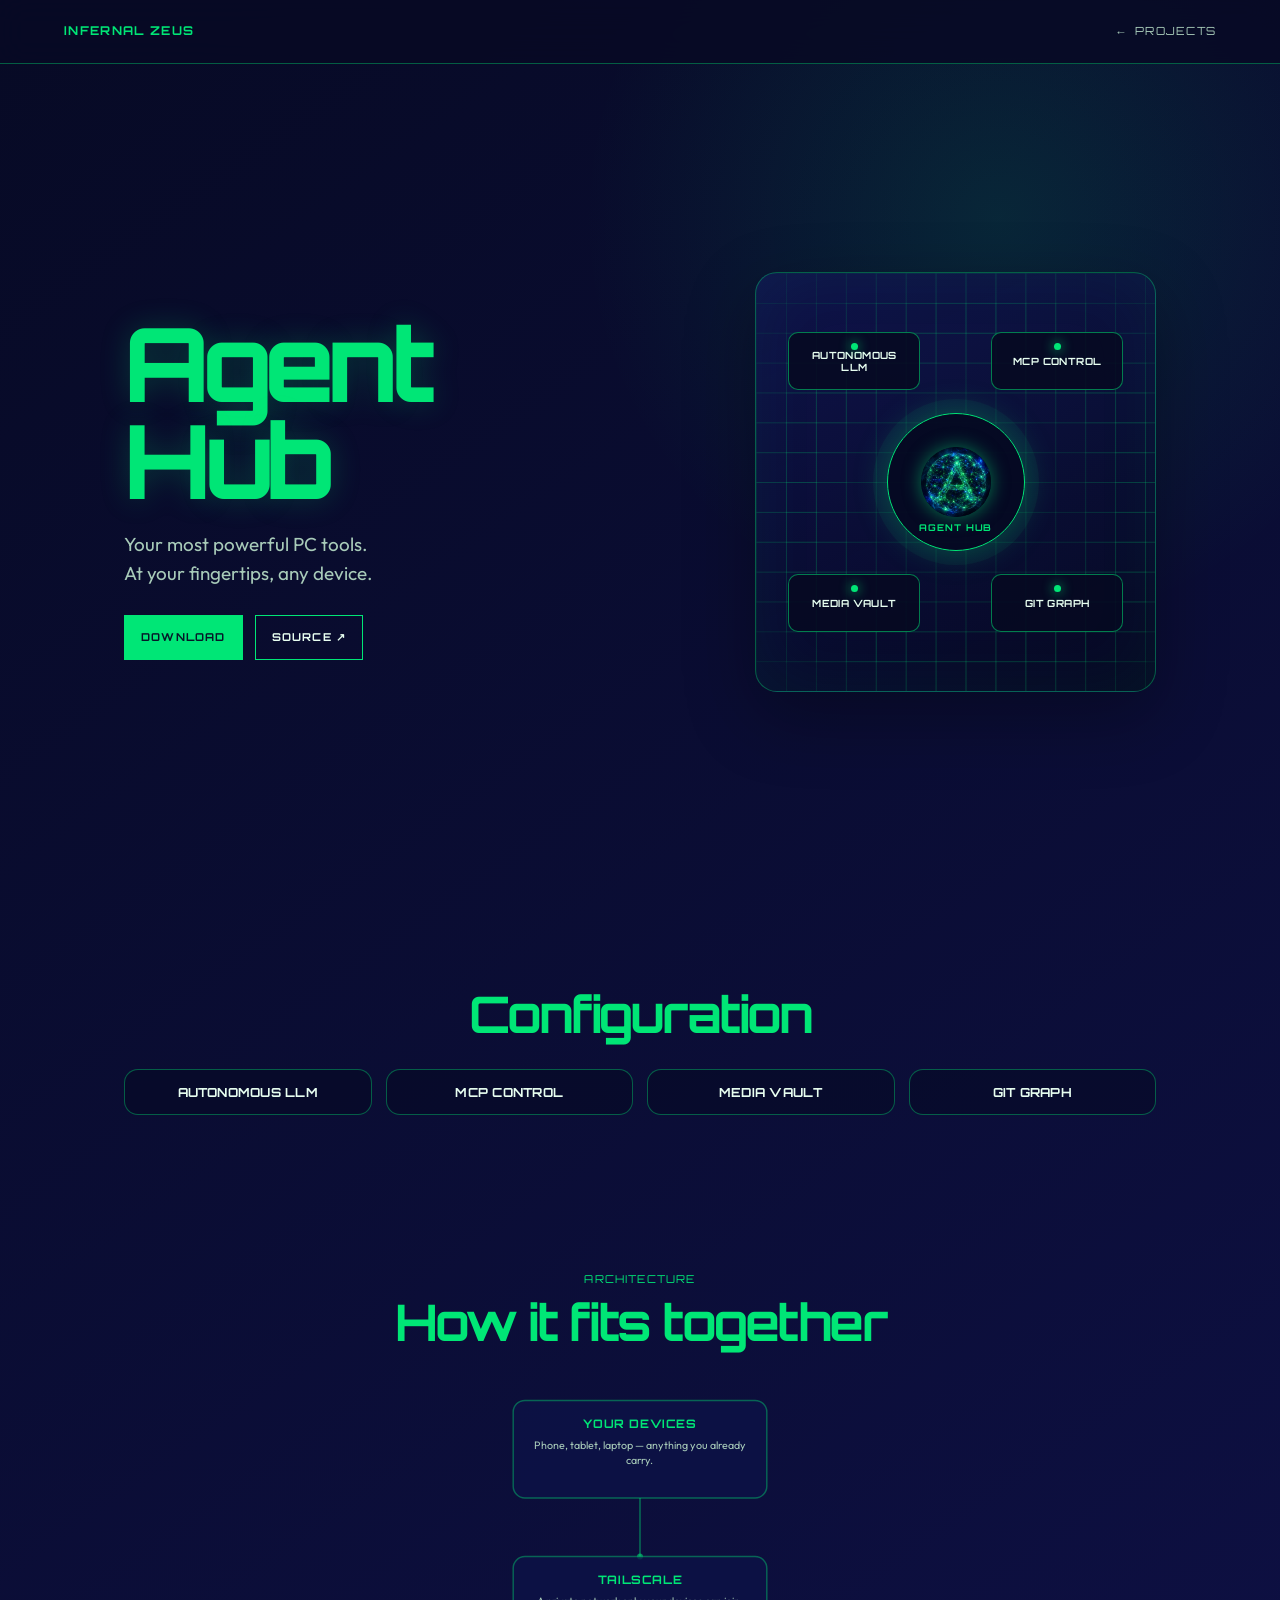
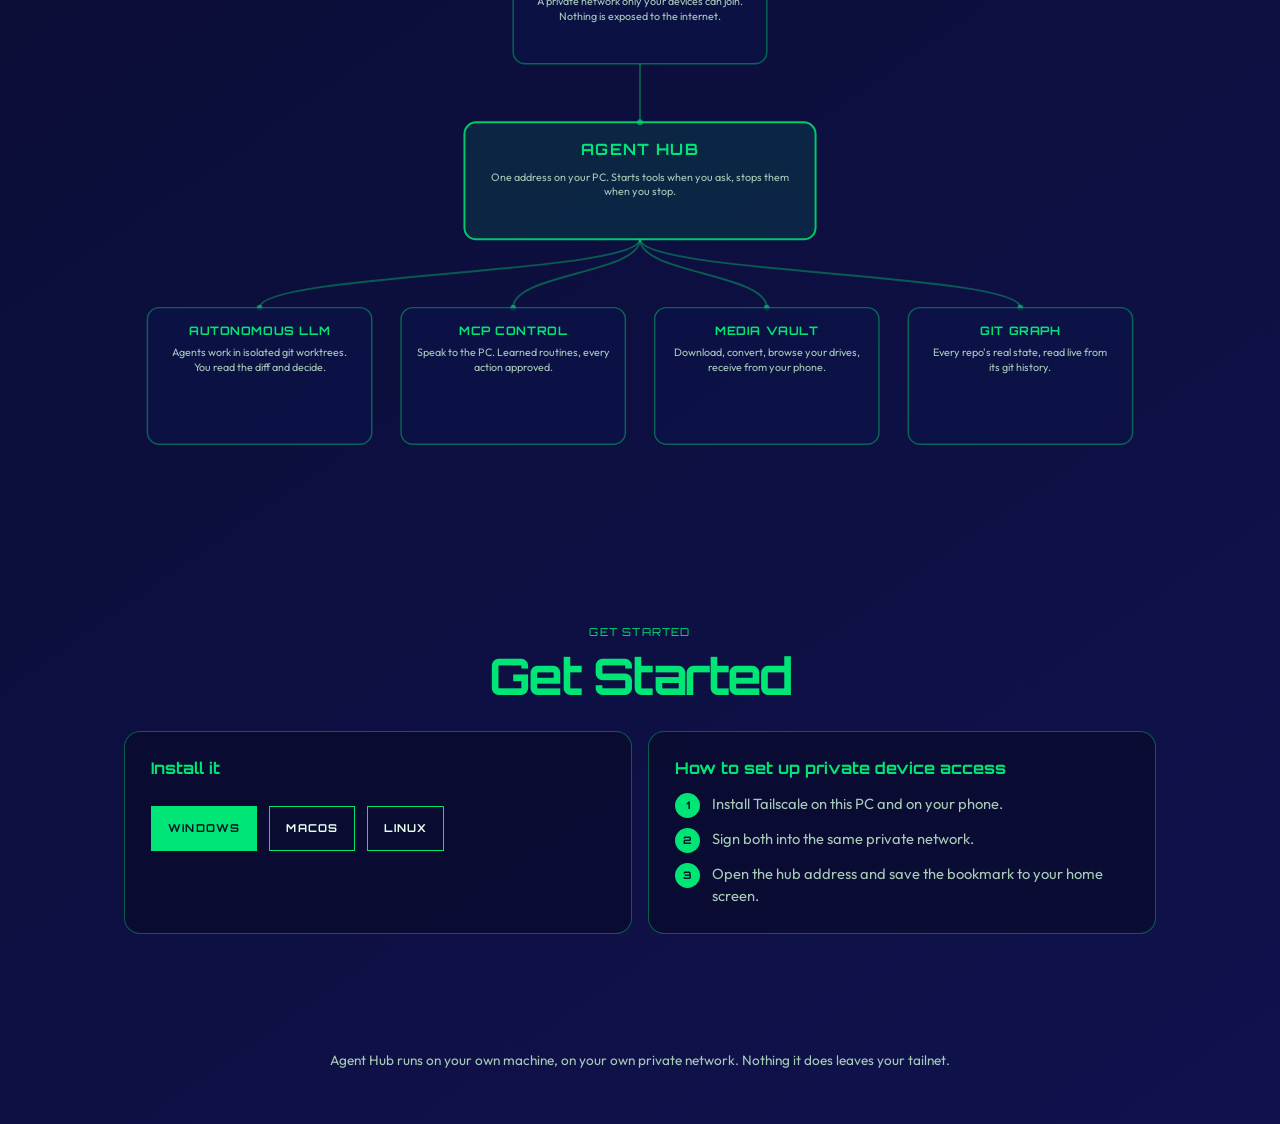
==== Agent-Hub/index.html @ 8c693ae3 "v0.2.9.7" ====
<!doctype html>
<html lang="en">
<head>
  <meta charset="utf-8">
  <meta name="viewport" content="width=device-width, initial-scale=1">
  <meta name="description" content="Agent Hub brings your tools, LLM missions and projects together on one private Tailscale address.">
  <title>Agent Hub — InfernalZeus</title>
  <link rel="icon" href="../assets/agent-hub/favicon.png" type="image/png">
  <link rel="preconnect" href="https://fonts.googleapis.com"><link rel="preconnect" href="https://fonts.gstatic.com" crossorigin>
  <link href="https://fonts.googleapis.com/css2?family=Orbitron:wght@500;600;700;800&family=Outfit:wght@400;500;600;700&display=swap" rel="stylesheet">
  <style>
    :root{--bg:#070a25;--surface:#0d1247;--ink:#e8fff1;--muted:#a8cbb9;--green:#00e676;--line:rgba(0,230,118,.38)}*{box-sizing:border-box}html{scroll-behavior:smooth}body{margin:0;background:radial-gradient(circle at 78% 8%,rgba(0,230,118,.12),transparent 26rem),linear-gradient(145deg,#070a25,#10124e);color:var(--ink);font-family:Outfit,system-ui,sans-serif;line-height:1.5}a{color:inherit;text-decoration:none}.nav{height:64px;display:flex;align-items:center;justify-content:space-between;padding:0 clamp(20px,5vw,76px);border-bottom:1px solid var(--line);background:rgba(7,10,37,.86);backdrop-filter:blur(15px);position:sticky;top:0;z-index:2}.brand,.back,.eyebrow,.button{font-family:Orbitron,sans-serif;letter-spacing:.11em;text-transform:uppercase}.brand{font-size:.76rem;font-weight:700;color:var(--green)}.back{font-size:.7rem;color:var(--muted)}.back:hover{color:var(--green)}main{overflow:hidden}.hero{max-width:1160px;margin:auto;min-height:calc(100vh - 64px);padding:clamp(54px,9vw,112px) clamp(20px,5vw,76px);display:grid;grid-template-columns:1.15fr .85fr;gap:clamp(34px,7vw,96px);align-items:center}.eyebrow{font-size:.68rem;color:var(--green)}h1{font:800 clamp(3rem,8vw,6.4rem)/.94 Orbitron,sans-serif;letter-spacing:-.07em;color:var(--green);margin:.7rem 0 1.4rem;text-shadow:0 0 30px rgba(0,230,118,.22)}.lead{max-width:590px;margin:0;color:var(--muted);font-size:clamp(1rem,1.7vw,1.18rem)}.actions{display:flex;flex-wrap:wrap;gap:12px;margin-top:28px}.button{display:inline-flex;align-items:center;justify-content:center;min-height:45px;padding:0 16px;border:1px solid var(--green);font-size:.68rem;font-weight:700;transition:.2s}.button.primary{background:var(--green);color:#061728}.button:hover{transform:translateY(-2px);box-shadow:0 0 24px rgba(0,230,118,.24)}.hub-panel{position:relative;min-height:420px;border:1px solid var(--line);border-radius:22px;background:linear-gradient(155deg,rgba(16,18,78,.88),rgba(5,8,30,.78));box-shadow:inset 0 0 70px rgba(0,230,118,.06),0 24px 70px rgba(0,0,0,.3);overflow:hidden}.hub-panel:before{content:"";position:absolute;inset:0;background:linear-gradient(rgba(0,230,118,.075) 1px,transparent 1px),linear-gradient(90deg,rgba(0,230,118,.075) 1px,transparent 1px);background-size:30px 30px;mask-image:linear-gradient(to bottom,black,rgba(0,0,0,.45));animation:gridPulse 3.2s ease-in-out infinite}.hub-panel:after{content:"";position:absolute;left:50%;top:50%;width:40px;height:40px;transform:translate(-50%,-50%);border-radius:50%;background:radial-gradient(circle,rgba(0,230,118,.46),rgba(0,230,118,0) 70%);animation:sourceGlow 3.2s ease-out infinite;pointer-events:none}.hub-panel.grid-hit:before{animation:clickGrid .7s ease-out}.hub-panel.grid-hit:after{animation:clickGlow .7s ease-out}.hub-core{position:absolute;left:50%;top:50%;z-index:2;width:138px;height:138px;transform:translate(-50%,-50%);display:grid;place-items:center;border:1px solid var(--green);border-radius:50%;background:rgba(6,10,34,.94);box-shadow:0 0 0 14px rgba(0,230,118,.055),0 0 34px rgba(0,230,118,.28);cursor:pointer;transition:transform .18s,box-shadow .18s}.hub-core:hover{transform:translate(-50%,-50%) scale(1.04);box-shadow:0 0 0 18px rgba(0,230,118,.08),0 0 42px rgba(0,230,118,.44)}.hub-core:active{transform:translate(-50%,-50%) scale(.96)}.hub-icon{position:relative;width:70px;height:70px;border-radius:50%;object-fit:cover;box-shadow:0 0 18px rgba(0,230,118,.5)}.hub-core span{position:absolute;bottom:17px;font:700 .58rem Orbitron,sans-serif;letter-spacing:.1em;color:var(--green)}.node{position:absolute;z-index:1;width:132px;min-height:58px;display:grid;place-items:center;padding:10px 9px;border:1px solid rgba(0,230,118,.52);border-radius:10px;background:rgba(6,10,34,.88);text-align:center;font:700 .62rem Orbitron,sans-serif;letter-spacing:.04em}.node:before{content:"";position:absolute;top:10px;width:7px;height:7px;border-radius:50%;background:var(--green);box-shadow:0 0 12px var(--green);animation:blink 1.7s ease-in-out infinite}.node.missions{top:14%;left:8%}.node.pc{top:14%;right:8%}.node.media{bottom:14%;left:8%}.node.graph{bottom:14%;right:8%}@keyframes blink{50%{opacity:.28;box-shadow:0 0 3px var(--green)}}@keyframes gridPulse{0%,100%{opacity:.38;background-size:30px 30px}50%{opacity:.86;background-size:34px 34px}}@keyframes sourceGlow{0%{transform:translate(-50%,-50%) scale(.5);opacity:.8}100%{transform:translate(-50%,-50%) scale(8);opacity:0}}@keyframes clickGrid{0%{opacity:1;background-size:30px 30px}100%{opacity:.25;background-size:44px 44px}}@keyframes clickGlow{0%{transform:translate(-50%,-50%) scale(.5);opacity:1}100%{transform:translate(-50%,-50%) scale(13);opacity:0}}section{max-width:1160px;margin:auto;padding:78px clamp(20px,5vw,76px)}.section-head{max-width:680px;margin-bottom:28px}.section-head h2{margin:.6rem 0;font:700 clamp(1.8rem,4vw,3.15rem)/1.05 Orbitron,sans-serif;letter-spacing:-.05em;color:var(--green)}.section-head p{margin:0;color:var(--muted)}.cards{display:grid;grid-template-columns:repeat(4,1fr);gap:14px}.card{min-height:136px;padding:22px;border:1px solid var(--line);border-radius:14px;background:rgba(7,10,37,.56);cursor:pointer;transition:transform .18s,border-color .18s}.card:hover,.card.open{border-color:var(--green);transform:translateY(-3px)}.num{font:700 .8rem Orbitron,sans-serif;color:var(--green)}.card h3{margin:14px 0 0;font:700 .78rem Orbitron,sans-serif;letter-spacing:.02em;white-space:nowrap;text-align:center}.card p{margin:0;color:var(--muted);font-size:.87rem;text-align:center}.how{display:grid;grid-template-columns:1fr 1fr;gap:16px}.how-box{padding:26px;border:1px solid var(--line);border-radius:16px;background:rgba(7,10,37,.58)}.how-box h3{margin:0 0 13px;font:700 1rem Orbitron,sans-serif;color:var(--green)}.how-box p{margin:0;color:var(--muted)}.note{margin-top:14px!important;font-size:.8rem;opacity:.75}.steps{display:grid;gap:10px;margin-top:15px}.step{display:grid;grid-template-columns:27px 1fr;gap:10px;align-items:start;color:var(--muted);font-size:.92rem}.step b{width:25px;height:25px;display:grid;place-items:center;border-radius:50%;background:var(--green);color:#071828;font:800 .65rem Orbitron,sans-serif}.footer{padding:38px 20px 54px;text-align:center;color:var(--muted);font-size:.85rem}@media(max-width:760px){.hero{grid-template-columns:1fr;padding-top:54px}.hub-panel{min-height:370px}.cards,.how{grid-template-columns:1fr}.node{width:108px;font-size:.52rem}.node.missions{left:4%}.node.pc{right:4%}.node.media{left:4%}.node.graph{right:4%}.hub-core{width:120px;height:120px}.hub-icon{width:62px;height:62px}}@media(prefers-reduced-motion:reduce){*{animation:none!important;scroll-behavior:auto!important}}
  </style>
<style>#hub-grid{position:absolute;inset:0;width:100%;height:100%;pointer-events:none}.hub-panel:before,.hub-panel:after{display:none}.hub-core:hover,.hub-core:active{transform:translate(-50%,-50%)!important}</style><style>.control-head{text-align:center;margin-left:auto;margin-right:auto}.card{cursor:default}#hub-grid{transition:opacity .16s linear}#config .section-head,#architecture .section-head,#download .section-head{text-align:center;margin-left:auto;margin-right:auto}.card{min-height:0;padding:14px 12px}.card h3{margin:0;white-space:normal;overflow-wrap:anywhere}.card p{font-size:.82rem;line-height:1.45;overflow-wrap:anywhere}.card>p{display:grid;grid-template-rows:0fr;overflow:hidden;transition:grid-template-rows .24s ease,margin .24s ease}.card>p>span{min-height:0;overflow:hidden}.card.open>p,.card:hover>p,.card:focus-within>p{grid-template-rows:1fr;margin-top:10px}.card{overflow:hidden}.arch{max-width:1060px;margin:0 auto}.arch-svg{width:100%;height:auto;display:block}.back{display:inline-flex;align-items:center;gap:7px;line-height:1}.back-arrow{display:inline-block;font-size:1.05em;line-height:1;transform:translateY(-.5px)}</style></head>
<body>
  <nav class="nav"><a class="brand" href="../">Infernal Zeus</a><a class="back" href="../#projects"><span class="back-arrow">←</span>Projects</a></nav>
  <main>
    <header class="hero">
      <div><h1>Agent<br>Hub</h1><p class="lead">Your most powerful PC tools.<br>At your fingertips, any device.</p><div class="actions"><a class="button primary" href="#download">Download</a><a class="button" href="https://github.com/infernalzeus/Agent-Hub" target="_blank" rel="noopener">Source ↗</a></div></div>
      <div class="hub-panel" aria-label="Interactive Agent Hub system preview"><canvas id="hub-grid" aria-hidden="true"></canvas><div class="node missions">AUTONOMOUS LLM</div><div class="node pc">MCP CONTROL</div><div class="node media">MEDIA VAULT</div><div class="node graph">GIT GRAPH</div><button class="hub-core" type="button" aria-label="Pulse the Agent Hub grid"><img class="hub-icon" src="../assets/agent-hub/agent-hub-mark.png" width="70" height="70" alt="Agent Hub icon"><span>AGENT HUB</span></button></div>
    </header>
    <section id="config"><div class="section-head control-head"><h2>Configuration</h2></div><div class="cards"><article class="card" tabindex="0"><h3>AUTONOMOUS LLM</h3><p><span>Agentic pipeline · Missions · Dispatch · Git worktrees · Review and apply</span></p></article><article class="card" tabindex="0"><h3>MCP CONTROL</h3><p><span>Voice commands · Learned routines · App launch · Approved actions</span></p></article><article class="card" tabindex="0"><h3>MEDIA VAULT</h3><p><span>yt-dlp · ffmpeg · Drive browser · Phone inbox</span></p></article><article class="card" tabindex="0"><h3>GIT GRAPH</h3><p><span>Repo status · Auto-discovery · Live from git · Project map</span></p></article></div></section>
    <section id="architecture"><div class="section-head control-head"><div class="eyebrow">Architecture</div><h2>How it fits together</h2></div><div class="arch"><svg class="arch-svg" viewBox="0 0 1058 708" xmlns="http://www.w3.org/2000/svg" role="img" aria-label="How Agent Hub fits together: your devices reach it over Tailscale, and it fronts four groups of tools.">
<path d="M529,124 C529,154 529,154 529,184" fill="none" stroke="#00e676" stroke-opacity=".35" stroke-width="2"/>
<circle cx="529" cy="184" r="3" fill="#00e676" fill-opacity=".55"/>
<path d="M529,294 C529,324 529,324 529,354" fill="none" stroke="#00e676" stroke-opacity=".35" stroke-width="2"/>
<circle cx="529" cy="354" r="3" fill="#00e676" fill-opacity=".55"/>
<path d="M529,474 C529,509 139,509 139,544" fill="none" stroke="#00e676" stroke-opacity=".35" stroke-width="2"/>
<circle cx="139" cy="544" r="3" fill="#00e676" fill-opacity=".55"/>
<path d="M529,474 C529,509 399,509 399,544" fill="none" stroke="#00e676" stroke-opacity=".35" stroke-width="2"/>
<circle cx="399" cy="544" r="3" fill="#00e676" fill-opacity=".55"/>
<path d="M529,474 C529,509 659,509 659,544" fill="none" stroke="#00e676" stroke-opacity=".35" stroke-width="2"/>
<circle cx="659" cy="544" r="3" fill="#00e676" fill-opacity=".55"/>
<path d="M529,474 C529,509 919,509 919,544" fill="none" stroke="#00e676" stroke-opacity=".35" stroke-width="2"/>
<circle cx="919" cy="544" r="3" fill="#00e676" fill-opacity=".55"/>
<rect x="399" y="24" width="260" height="100" rx="12" fill="rgba(13,18,71,.75)" stroke="#00e676" stroke-opacity="0.4" stroke-width="1.5"/>
<text x="529" y="52" fill="#00e676" text-anchor="middle" font-family="Orbitron, Segoe UI, sans-serif" font-size="12" font-weight="700" letter-spacing="0.6">YOUR DEVICES</text>
<text x="529" y="74" fill="#a8cbb9" text-anchor="middle" font-family="Outfit, Segoe UI, sans-serif" font-size="11">Phone, tablet, laptop — anything you already</text>
<text x="529" y="89" fill="#a8cbb9" text-anchor="middle" font-family="Outfit, Segoe UI, sans-serif" font-size="11">carry.</text>
<rect x="399" y="184" width="260" height="110" rx="12" fill="rgba(13,18,71,.75)" stroke="#00e676" stroke-opacity="0.4" stroke-width="1.5"/>
<text x="529" y="212" fill="#00e676" text-anchor="middle" font-family="Orbitron, Segoe UI, sans-serif" font-size="12" font-weight="700" letter-spacing="0.6">TAILSCALE</text>
<text x="529" y="234" fill="#a8cbb9" text-anchor="middle" font-family="Outfit, Segoe UI, sans-serif" font-size="11">A private network only your devices can join.</text>
<text x="529" y="249" fill="#a8cbb9" text-anchor="middle" font-family="Outfit, Segoe UI, sans-serif" font-size="11">Nothing is exposed to the internet.</text>
<rect x="349" y="354" width="360" height="120" rx="12" fill="rgba(0,230,118,.10)" stroke="#00e676" stroke-opacity="0.85" stroke-width="2"/>
<text x="529" y="388" fill="#00e676" text-anchor="middle" font-family="Orbitron, Segoe UI, sans-serif" font-size="16" font-weight="700" letter-spacing="1.2">AGENT HUB</text>
<text x="529" y="414" fill="#a8cbb9" text-anchor="middle" font-family="Outfit, Segoe UI, sans-serif" font-size="11">One address on your PC. Starts tools when you ask, stops them</text>
<text x="529" y="429" fill="#a8cbb9" text-anchor="middle" font-family="Outfit, Segoe UI, sans-serif" font-size="11">when you stop.</text>
<rect x="24" y="544" width="230" height="140" rx="12" fill="rgba(13,18,71,.75)" stroke="#00e676" stroke-opacity="0.4" stroke-width="1.5"/>
<text x="139" y="572" fill="#00e676" text-anchor="middle" font-family="Orbitron, Segoe UI, sans-serif" font-size="12" font-weight="700" letter-spacing="0.6">AUTONOMOUS LLM</text>
<text x="139" y="594" fill="#a8cbb9" text-anchor="middle" font-family="Outfit, Segoe UI, sans-serif" font-size="11">Agents work in isolated git worktrees.</text>
<text x="139" y="609" fill="#a8cbb9" text-anchor="middle" font-family="Outfit, Segoe UI, sans-serif" font-size="11">You read the diff and decide.</text>
<rect x="284" y="544" width="230" height="140" rx="12" fill="rgba(13,18,71,.75)" stroke="#00e676" stroke-opacity="0.4" stroke-width="1.5"/>
<text x="399" y="572" fill="#00e676" text-anchor="middle" font-family="Orbitron, Segoe UI, sans-serif" font-size="12" font-weight="700" letter-spacing="0.6">MCP CONTROL</text>
<text x="399" y="594" fill="#a8cbb9" text-anchor="middle" font-family="Outfit, Segoe UI, sans-serif" font-size="11">Speak to the PC. Learned routines, every</text>
<text x="399" y="609" fill="#a8cbb9" text-anchor="middle" font-family="Outfit, Segoe UI, sans-serif" font-size="11">action approved.</text>
<rect x="544" y="544" width="230" height="140" rx="12" fill="rgba(13,18,71,.75)" stroke="#00e676" stroke-opacity="0.4" stroke-width="1.5"/>
<text x="659" y="572" fill="#00e676" text-anchor="middle" font-family="Orbitron, Segoe UI, sans-serif" font-size="12" font-weight="700" letter-spacing="0.6">MEDIA VAULT</text>
<text x="659" y="594" fill="#a8cbb9" text-anchor="middle" font-family="Outfit, Segoe UI, sans-serif" font-size="11">Download, convert, browse your drives,</text>
<text x="659" y="609" fill="#a8cbb9" text-anchor="middle" font-family="Outfit, Segoe UI, sans-serif" font-size="11">receive from your phone.</text>
<rect x="804" y="544" width="230" height="140" rx="12" fill="rgba(13,18,71,.75)" stroke="#00e676" stroke-opacity="0.4" stroke-width="1.5"/>
<text x="919" y="572" fill="#00e676" text-anchor="middle" font-family="Orbitron, Segoe UI, sans-serif" font-size="12" font-weight="700" letter-spacing="0.6">GIT GRAPH</text>
<text x="919" y="594" fill="#a8cbb9" text-anchor="middle" font-family="Outfit, Segoe UI, sans-serif" font-size="11">Every repo&#x27;s real state, read live from</text>
<text x="919" y="609" fill="#a8cbb9" text-anchor="middle" font-family="Outfit, Segoe UI, sans-serif" font-size="11">its git history.</text>
</svg></div></section>
    <section id="download"><div class="section-head"><div class="eyebrow">Get started</div><h2>Get Started</h2></div><div class="how"><div class="how-box"><h3>Install it</h3><div class="actions"><a class="button primary" href="https://github.com/infernalzeus/Agent-Hub/releases/latest/download/Agent-Hub-Setup.exe">Windows</a><a class="button" href="https://github.com/infernalzeus/Agent-Hub/releases/latest">macOS</a><a class="button" href="https://github.com/infernalzeus/Agent-Hub/releases/latest">Linux</a></div></div><div class="how-box"><h3>How to set up private device access</h3><div class="steps"><div class="step"><b>1</b><span>Install Tailscale on this PC and on your phone.</span></div><div class="step"><b>2</b><span>Sign both into the same private network.</span></div><div class="step"><b>3</b><span>Open the hub address and save the bookmark to your home screen.</span></div></div></div></div></section>
  </main><footer class="footer">Agent Hub runs on your own machine, on your own private network. Nothing it does leaves your tailnet.</footer>
<script>document.querySelectorAll(".card").forEach(card=>{const toggle=()=>card.classList.toggle("open");card.addEventListener("click",toggle);card.addEventListener("keydown",event=>{if(event.key==="Enter"||event.key===" "){event.preventDefault();toggle();}});});const core=document.querySelector(".hub-core"),panel=document.querySelector(".hub-panel");core.addEventListener("click",()=>{panel.classList.remove("grid-hit");void panel.offsetWidth;panel.classList.add("grid-hit");});</script><script>(()=>{const p=document.querySelector(".hub-panel"),c=document.querySelector("#hub-grid"),b=document.querySelector(".hub-core"),x=c.getContext("2d");let w,h,wave=0,click=0;function z(){let r=p.getBoundingClientRect(),d=Math.min(devicePixelRatio||1,2);w=r.width;h=r.height;c.width=w*d;c.height=h*d;x.setTransform(d,0,0,d,0,0)}function fire(){click=performance.now()}function draw(n){x.clearRect(0,0,w,h);for(let i=0;i<w;i+=30)for(let j=0;j<h;j+=30){let dist=Math.hypot(i-w/2,j-h/2),max=Math.hypot(w,h)*.5;let amb=(n%3400)/3400,ringA=amb*max*1.25,dA=Math.abs(dist-ringA);let a=.05+Math.max(0,1-dA/70)*.16*(1-amb)+Math.sin(n/1400-dist/190)*.02;if(click){let t=(n-click)/520,ring=t*Math.hypot(w,h)*.9,delta=Math.abs(dist-ring);a+=Math.max(0,1-delta/38)*.95*Math.max(0,1-t);if(t>1)click=0}a=Math.max(.03,a);x.strokeStyle="rgba(0,230,118,"+a+")";x.lineWidth=a>.3?1.3:1;x.strokeRect(i+.5,j+.5,30,30)}requestAnimationFrame(draw)}b.addEventListener("click",fire);addEventListener("resize",z);z();requestAnimationFrame(draw)})();</script></body></html>
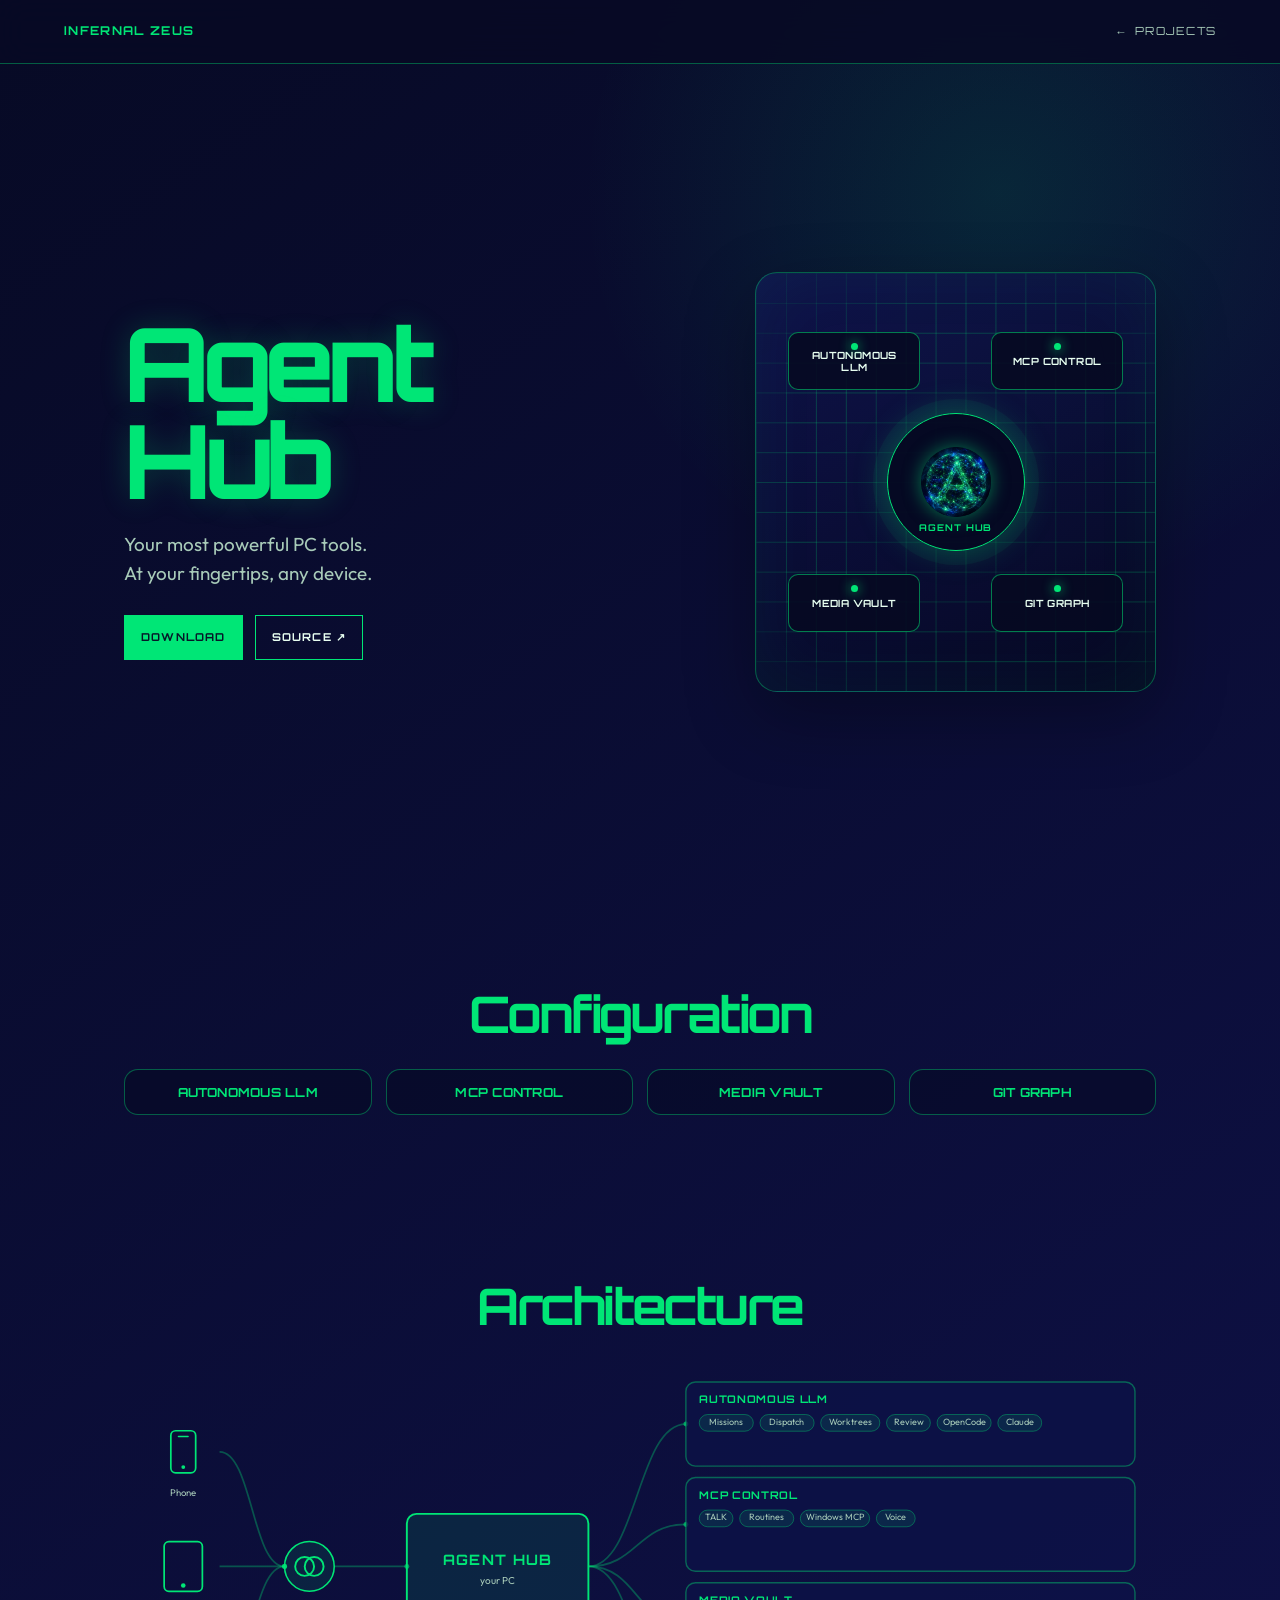
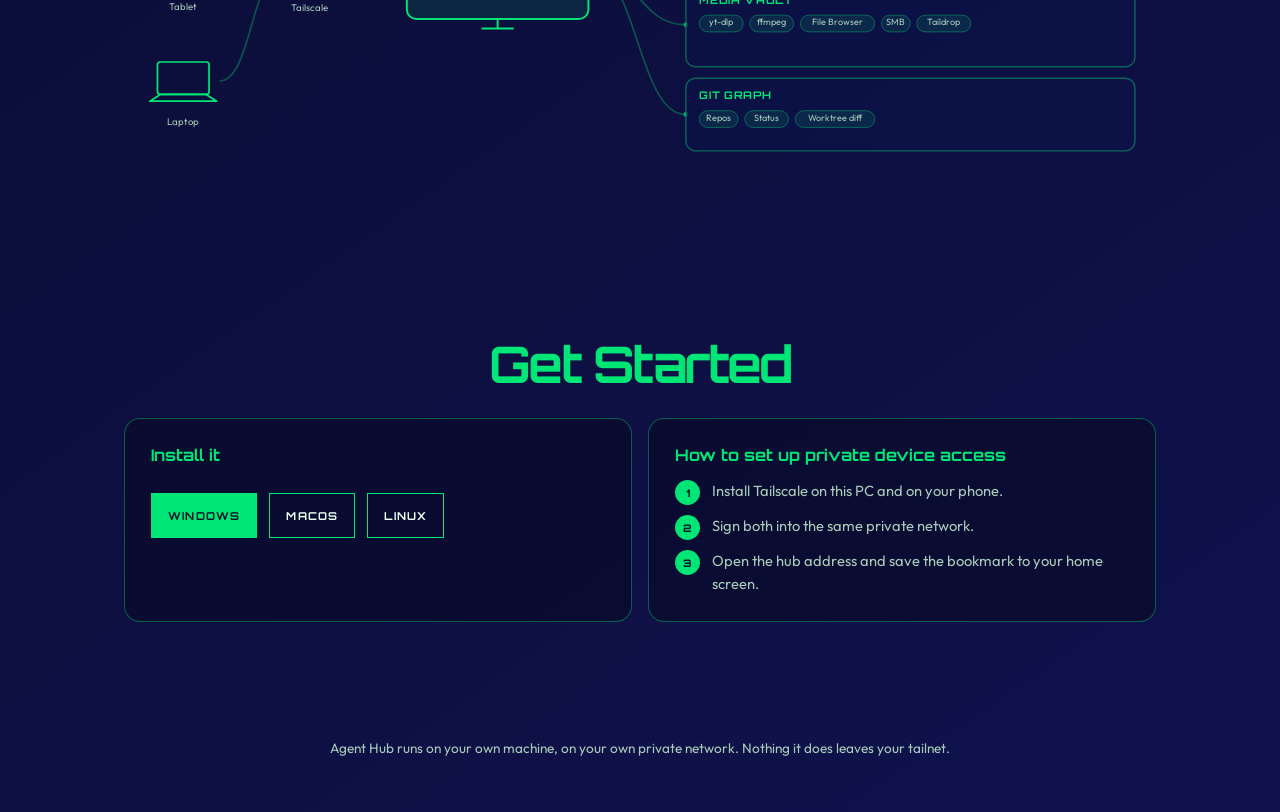
==== commit 3a2e6448: "v0.2.9.8" ====
--- a/Agent-Hub/index.html
+++ b/Agent-Hub/index.html
@@ -11,7 +11,7 @@
   <style>
     :root{--bg:#070a25;--surface:#0d1247;--ink:#e8fff1;--muted:#a8cbb9;--green:#00e676;--line:rgba(0,230,118,.38)}*{box-sizing:border-box}html{scroll-behavior:smooth}body{margin:0;background:radial-gradient(circle at 78% 8%,rgba(0,230,118,.12),transparent 26rem),linear-gradient(145deg,#070a25,#10124e);color:var(--ink);font-family:Outfit,system-ui,sans-serif;line-height:1.5}a{color:inherit;text-decoration:none}.nav{height:64px;display:flex;align-items:center;justify-content:space-between;padding:0 clamp(20px,5vw,76px);border-bottom:1px solid var(--line);background:rgba(7,10,37,.86);backdrop-filter:blur(15px);position:sticky;top:0;z-index:2}.brand,.back,.eyebrow,.button{font-family:Orbitron,sans-serif;letter-spacing:.11em;text-transform:uppercase}.brand{font-size:.76rem;font-weight:700;color:var(--green)}.back{font-size:.7rem;color:var(--muted)}.back:hover{color:var(--green)}main{overflow:hidden}.hero{max-width:1160px;margin:auto;min-height:calc(100vh - 64px);padding:clamp(54px,9vw,112px) clamp(20px,5vw,76px);display:grid;grid-template-columns:1.15fr .85fr;gap:clamp(34px,7vw,96px);align-items:center}.eyebrow{font-size:.68rem;color:var(--green)}h1{font:800 clamp(3rem,8vw,6.4rem)/.94 Orbitron,sans-serif;letter-spacing:-.07em;color:var(--green);margin:.7rem 0 1.4rem;text-shadow:0 0 30px rgba(0,230,118,.22)}.lead{max-width:590px;margin:0;color:var(--muted);font-size:clamp(1rem,1.7vw,1.18rem)}.actions{display:flex;flex-wrap:wrap;gap:12px;margin-top:28px}.button{display:inline-flex;align-items:center;justify-content:center;min-height:45px;padding:0 16px;border:1px solid var(--green);font-size:.68rem;font-weight:700;transition:.2s}.button.primary{background:var(--green);color:#061728}.button:hover{transform:translateY(-2px);box-shadow:0 0 24px rgba(0,230,118,.24)}.hub-panel{position:relative;min-height:420px;border:1px solid var(--line);border-radius:22px;background:linear-gradient(155deg,rgba(16,18,78,.88),rgba(5,8,30,.78));box-shadow:inset 0 0 70px rgba(0,230,118,.06),0 24px 70px rgba(0,0,0,.3);overflow:hidden}.hub-panel:before{content:"";position:absolute;inset:0;background:linear-gradient(rgba(0,230,118,.075) 1px,transparent 1px),linear-gradient(90deg,rgba(0,230,118,.075) 1px,transparent 1px);background-size:30px 30px;mask-image:linear-gradient(to bottom,black,rgba(0,0,0,.45));animation:gridPulse 3.2s ease-in-out infinite}.hub-panel:after{content:"";position:absolute;left:50%;top:50%;width:40px;height:40px;transform:translate(-50%,-50%);border-radius:50%;background:radial-gradient(circle,rgba(0,230,118,.46),rgba(0,230,118,0) 70%);animation:sourceGlow 3.2s ease-out infinite;pointer-events:none}.hub-panel.grid-hit:before{animation:clickGrid .7s ease-out}.hub-panel.grid-hit:after{animation:clickGlow .7s ease-out}.hub-core{position:absolute;left:50%;top:50%;z-index:2;width:138px;height:138px;transform:translate(-50%,-50%);display:grid;place-items:center;border:1px solid var(--green);border-radius:50%;background:rgba(6,10,34,.94);box-shadow:0 0 0 14px rgba(0,230,118,.055),0 0 34px rgba(0,230,118,.28);cursor:pointer;transition:transform .18s,box-shadow .18s}.hub-core:hover{transform:translate(-50%,-50%) scale(1.04);box-shadow:0 0 0 18px rgba(0,230,118,.08),0 0 42px rgba(0,230,118,.44)}.hub-core:active{transform:translate(-50%,-50%) scale(.96)}.hub-icon{position:relative;width:70px;height:70px;border-radius:50%;object-fit:cover;box-shadow:0 0 18px rgba(0,230,118,.5)}.hub-core span{position:absolute;bottom:17px;font:700 .58rem Orbitron,sans-serif;letter-spacing:.1em;color:var(--green)}.node{position:absolute;z-index:1;width:132px;min-height:58px;display:grid;place-items:center;padding:10px 9px;border:1px solid rgba(0,230,118,.52);border-radius:10px;background:rgba(6,10,34,.88);text-align:center;font:700 .62rem Orbitron,sans-serif;letter-spacing:.04em}.node:before{content:"";position:absolute;top:10px;width:7px;height:7px;border-radius:50%;background:var(--green);box-shadow:0 0 12px var(--green);animation:blink 1.7s ease-in-out infinite}.node.missions{top:14%;left:8%}.node.pc{top:14%;right:8%}.node.media{bottom:14%;left:8%}.node.graph{bottom:14%;right:8%}@keyframes blink{50%{opacity:.28;box-shadow:0 0 3px var(--green)}}@keyframes gridPulse{0%,100%{opacity:.38;background-size:30px 30px}50%{opacity:.86;background-size:34px 34px}}@keyframes sourceGlow{0%{transform:translate(-50%,-50%) scale(.5);opacity:.8}100%{transform:translate(-50%,-50%) scale(8);opacity:0}}@keyframes clickGrid{0%{opacity:1;background-size:30px 30px}100%{opacity:.25;background-size:44px 44px}}@keyframes clickGlow{0%{transform:translate(-50%,-50%) scale(.5);opacity:1}100%{transform:translate(-50%,-50%) scale(13);opacity:0}}section{max-width:1160px;margin:auto;padding:78px clamp(20px,5vw,76px)}.section-head{max-width:680px;margin-bottom:28px}.section-head h2{margin:.6rem 0;font:700 clamp(1.8rem,4vw,3.15rem)/1.05 Orbitron,sans-serif;letter-spacing:-.05em;color:var(--green)}.section-head p{margin:0;color:var(--muted)}.cards{display:grid;grid-template-columns:repeat(4,1fr);gap:14px}.card{min-height:136px;padding:22px;border:1px solid var(--line);border-radius:14px;background:rgba(7,10,37,.56);cursor:pointer;transition:transform .18s,border-color .18s}.card:hover,.card.open{border-color:var(--green);transform:translateY(-3px)}.num{font:700 .8rem Orbitron,sans-serif;color:var(--green)}.card h3{margin:14px 0 0;font:700 .78rem Orbitron,sans-serif;letter-spacing:.02em;white-space:nowrap;text-align:center}.card p{margin:0;color:var(--muted);font-size:.87rem;text-align:center}.how{display:grid;grid-template-columns:1fr 1fr;gap:16px}.how-box{padding:26px;border:1px solid var(--line);border-radius:16px;background:rgba(7,10,37,.58)}.how-box h3{margin:0 0 13px;font:700 1rem Orbitron,sans-serif;color:var(--green)}.how-box p{margin:0;color:var(--muted)}.note{margin-top:14px!important;font-size:.8rem;opacity:.75}.steps{display:grid;gap:10px;margin-top:15px}.step{display:grid;grid-template-columns:27px 1fr;gap:10px;align-items:start;color:var(--muted);font-size:.92rem}.step b{width:25px;height:25px;display:grid;place-items:center;border-radius:50%;background:var(--green);color:#071828;font:800 .65rem Orbitron,sans-serif}.footer{padding:38px 20px 54px;text-align:center;color:var(--muted);font-size:.85rem}@media(max-width:760px){.hero{grid-template-columns:1fr;padding-top:54px}.hub-panel{min-height:370px}.cards,.how{grid-template-columns:1fr}.node{width:108px;font-size:.52rem}.node.missions{left:4%}.node.pc{right:4%}.node.media{left:4%}.node.graph{right:4%}.hub-core{width:120px;height:120px}.hub-icon{width:62px;height:62px}}@media(prefers-reduced-motion:reduce){*{animation:none!important;scroll-behavior:auto!important}}
   </style>
-<style>#hub-grid{position:absolute;inset:0;width:100%;height:100%;pointer-events:none}.hub-panel:before,.hub-panel:after{display:none}.hub-core:hover,.hub-core:active{transform:translate(-50%,-50%)!important}</style><style>.control-head{text-align:center;margin-left:auto;margin-right:auto}.card{cursor:default}#hub-grid{transition:opacity .16s linear}#config .section-head,#architecture .section-head,#download .section-head{text-align:center;margin-left:auto;margin-right:auto}.card{min-height:0;padding:14px 12px}.card h3{margin:0;white-space:normal;overflow-wrap:anywhere}.card p{font-size:.82rem;line-height:1.45;overflow-wrap:anywhere}.card>p{display:grid;grid-template-rows:0fr;overflow:hidden;transition:grid-template-rows .24s ease,margin .24s ease}.card>p>span{min-height:0;overflow:hidden}.card.open>p,.card:hover>p,.card:focus-within>p{grid-template-rows:1fr;margin-top:10px}.card{overflow:hidden}.arch{max-width:1060px;margin:0 auto}.arch-svg{width:100%;height:auto;display:block}.back{display:inline-flex;align-items:center;gap:7px;line-height:1}.back-arrow{display:inline-block;font-size:1.05em;line-height:1;transform:translateY(-.5px)}</style></head>
+<style>#hub-grid{position:absolute;inset:0;width:100%;height:100%;pointer-events:none}.hub-panel:before,.hub-panel:after{display:none}.hub-core:hover,.hub-core:active{transform:translate(-50%,-50%)!important}</style><style>.control-head{text-align:center;margin-left:auto;margin-right:auto}.card{cursor:default}#hub-grid{transition:opacity .16s linear}#config .section-head,#architecture .section-head,#download .section-head{text-align:center;margin-left:auto;margin-right:auto}.card{min-height:0;padding:14px 12px}.card h3{margin:0;white-space:normal;overflow-wrap:anywhere;color:var(--green)}.card p{font-size:.82rem;line-height:1.45;overflow-wrap:anywhere}.card>p{display:grid;grid-template-rows:0fr;overflow:hidden;transition:grid-template-rows .24s ease,margin .24s ease}.card>p>span{min-height:0;overflow:hidden}.card.open>p,.card:hover>p,.card:focus-within>p{grid-template-rows:1fr;margin-top:10px}.card{overflow:hidden}.arch{max-width:1060px;margin:0 auto}.arch-svg{width:100%;height:auto;display:block}.arch-tall{display:none}@media(max-width:760px){.arch-wide{display:none}.arch-tall{display:block}}.back{display:inline-flex;align-items:center;gap:7px;line-height:1}.back-arrow{display:inline-block;font-size:1.05em;line-height:1;transform:translateY(-.5px)}</style></head>
 <body>
   <nav class="nav"><a class="brand" href="../">Infernal Zeus</a><a class="back" href="../#projects"><span class="back-arrow">←</span>Projects</a></nav>
   <main>
@@ -20,49 +20,8 @@
       <div class="hub-panel" aria-label="Interactive Agent Hub system preview"><canvas id="hub-grid" aria-hidden="true"></canvas><div class="node missions">AUTONOMOUS LLM</div><div class="node pc">MCP CONTROL</div><div class="node media">MEDIA VAULT</div><div class="node graph">GIT GRAPH</div><button class="hub-core" type="button" aria-label="Pulse the Agent Hub grid"><img class="hub-icon" src="../assets/agent-hub/agent-hub-mark.png" width="70" height="70" alt="Agent Hub icon"><span>AGENT HUB</span></button></div>
     </header>
     <section id="config"><div class="section-head control-head"><h2>Configuration</h2></div><div class="cards"><article class="card" tabindex="0"><h3>AUTONOMOUS LLM</h3><p><span>Agentic pipeline · Missions · Dispatch · Git worktrees · Review and apply</span></p></article><article class="card" tabindex="0"><h3>MCP CONTROL</h3><p><span>Voice commands · Learned routines · App launch · Approved actions</span></p></article><article class="card" tabindex="0"><h3>MEDIA VAULT</h3><p><span>yt-dlp · ffmpeg · Drive browser · Phone inbox</span></p></article><article class="card" tabindex="0"><h3>GIT GRAPH</h3><p><span>Repo status · Auto-discovery · Live from git · Project map</span></p></article></div></section>
-    <section id="architecture"><div class="section-head control-head"><div class="eyebrow">Architecture</div><h2>How it fits together</h2></div><div class="arch"><svg class="arch-svg" viewBox="0 0 1058 708" xmlns="http://www.w3.org/2000/svg" role="img" aria-label="How Agent Hub fits together: your devices reach it over Tailscale, and it fronts four groups of tools.">
-<path d="M529,124 C529,154 529,154 529,184" fill="none" stroke="#00e676" stroke-opacity=".35" stroke-width="2"/>
-<circle cx="529" cy="184" r="3" fill="#00e676" fill-opacity=".55"/>
-<path d="M529,294 C529,324 529,324 529,354" fill="none" stroke="#00e676" stroke-opacity=".35" stroke-width="2"/>
-<circle cx="529" cy="354" r="3" fill="#00e676" fill-opacity=".55"/>
-<path d="M529,474 C529,509 139,509 139,544" fill="none" stroke="#00e676" stroke-opacity=".35" stroke-width="2"/>
-<circle cx="139" cy="544" r="3" fill="#00e676" fill-opacity=".55"/>
-<path d="M529,474 C529,509 399,509 399,544" fill="none" stroke="#00e676" stroke-opacity=".35" stroke-width="2"/>
-<circle cx="399" cy="544" r="3" fill="#00e676" fill-opacity=".55"/>
-<path d="M529,474 C529,509 659,509 659,544" fill="none" stroke="#00e676" stroke-opacity=".35" stroke-width="2"/>
-<circle cx="659" cy="544" r="3" fill="#00e676" fill-opacity=".55"/>
-<path d="M529,474 C529,509 919,509 919,544" fill="none" stroke="#00e676" stroke-opacity=".35" stroke-width="2"/>
-<circle cx="919" cy="544" r="3" fill="#00e676" fill-opacity=".55"/>
-<rect x="399" y="24" width="260" height="100" rx="12" fill="rgba(13,18,71,.75)" stroke="#00e676" stroke-opacity="0.4" stroke-width="1.5"/>
-<text x="529" y="52" fill="#00e676" text-anchor="middle" font-family="Orbitron, Segoe UI, sans-serif" font-size="12" font-weight="700" letter-spacing="0.6">YOUR DEVICES</text>
-<text x="529" y="74" fill="#a8cbb9" text-anchor="middle" font-family="Outfit, Segoe UI, sans-serif" font-size="11">Phone, tablet, laptop — anything you already</text>
-<text x="529" y="89" fill="#a8cbb9" text-anchor="middle" font-family="Outfit, Segoe UI, sans-serif" font-size="11">carry.</text>
-<rect x="399" y="184" width="260" height="110" rx="12" fill="rgba(13,18,71,.75)" stroke="#00e676" stroke-opacity="0.4" stroke-width="1.5"/>
-<text x="529" y="212" fill="#00e676" text-anchor="middle" font-family="Orbitron, Segoe UI, sans-serif" font-size="12" font-weight="700" letter-spacing="0.6">TAILSCALE</text>
-<text x="529" y="234" fill="#a8cbb9" text-anchor="middle" font-family="Outfit, Segoe UI, sans-serif" font-size="11">A private network only your devices can join.</text>
-<text x="529" y="249" fill="#a8cbb9" text-anchor="middle" font-family="Outfit, Segoe UI, sans-serif" font-size="11">Nothing is exposed to the internet.</text>
-<rect x="349" y="354" width="360" height="120" rx="12" fill="rgba(0,230,118,.10)" stroke="#00e676" stroke-opacity="0.85" stroke-width="2"/>
-<text x="529" y="388" fill="#00e676" text-anchor="middle" font-family="Orbitron, Segoe UI, sans-serif" font-size="16" font-weight="700" letter-spacing="1.2">AGENT HUB</text>
-<text x="529" y="414" fill="#a8cbb9" text-anchor="middle" font-family="Outfit, Segoe UI, sans-serif" font-size="11">One address on your PC. Starts tools when you ask, stops them</text>
-<text x="529" y="429" fill="#a8cbb9" text-anchor="middle" font-family="Outfit, Segoe UI, sans-serif" font-size="11">when you stop.</text>
-<rect x="24" y="544" width="230" height="140" rx="12" fill="rgba(13,18,71,.75)" stroke="#00e676" stroke-opacity="0.4" stroke-width="1.5"/>
-<text x="139" y="572" fill="#00e676" text-anchor="middle" font-family="Orbitron, Segoe UI, sans-serif" font-size="12" font-weight="700" letter-spacing="0.6">AUTONOMOUS LLM</text>
-<text x="139" y="594" fill="#a8cbb9" text-anchor="middle" font-family="Outfit, Segoe UI, sans-serif" font-size="11">Agents work in isolated git worktrees.</text>
-<text x="139" y="609" fill="#a8cbb9" text-anchor="middle" font-family="Outfit, Segoe UI, sans-serif" font-size="11">You read the diff and decide.</text>
-<rect x="284" y="544" width="230" height="140" rx="12" fill="rgba(13,18,71,.75)" stroke="#00e676" stroke-opacity="0.4" stroke-width="1.5"/>
-<text x="399" y="572" fill="#00e676" text-anchor="middle" font-family="Orbitron, Segoe UI, sans-serif" font-size="12" font-weight="700" letter-spacing="0.6">MCP CONTROL</text>
-<text x="399" y="594" fill="#a8cbb9" text-anchor="middle" font-family="Outfit, Segoe UI, sans-serif" font-size="11">Speak to the PC. Learned routines, every</text>
-<text x="399" y="609" fill="#a8cbb9" text-anchor="middle" font-family="Outfit, Segoe UI, sans-serif" font-size="11">action approved.</text>
-<rect x="544" y="544" width="230" height="140" rx="12" fill="rgba(13,18,71,.75)" stroke="#00e676" stroke-opacity="0.4" stroke-width="1.5"/>
-<text x="659" y="572" fill="#00e676" text-anchor="middle" font-family="Orbitron, Segoe UI, sans-serif" font-size="12" font-weight="700" letter-spacing="0.6">MEDIA VAULT</text>
-<text x="659" y="594" fill="#a8cbb9" text-anchor="middle" font-family="Outfit, Segoe UI, sans-serif" font-size="11">Download, convert, browse your drives,</text>
-<text x="659" y="609" fill="#a8cbb9" text-anchor="middle" font-family="Outfit, Segoe UI, sans-serif" font-size="11">receive from your phone.</text>
-<rect x="804" y="544" width="230" height="140" rx="12" fill="rgba(13,18,71,.75)" stroke="#00e676" stroke-opacity="0.4" stroke-width="1.5"/>
-<text x="919" y="572" fill="#00e676" text-anchor="middle" font-family="Orbitron, Segoe UI, sans-serif" font-size="12" font-weight="700" letter-spacing="0.6">GIT GRAPH</text>
-<text x="919" y="594" fill="#a8cbb9" text-anchor="middle" font-family="Outfit, Segoe UI, sans-serif" font-size="11">Every repo&#x27;s real state, read live from</text>
-<text x="919" y="609" fill="#a8cbb9" text-anchor="middle" font-family="Outfit, Segoe UI, sans-serif" font-size="11">its git history.</text>
-</svg></div></section>
-    <section id="download"><div class="section-head"><div class="eyebrow">Get started</div><h2>Get Started</h2></div><div class="how"><div class="how-box"><h3>Install it</h3><div class="actions"><a class="button primary" href="https://github.com/infernalzeus/Agent-Hub/releases/latest/download/Agent-Hub-Setup.exe">Windows</a><a class="button" href="https://github.com/infernalzeus/Agent-Hub/releases/latest">macOS</a><a class="button" href="https://github.com/infernalzeus/Agent-Hub/releases/latest">Linux</a></div></div><div class="how-box"><h3>How to set up private device access</h3><div class="steps"><div class="step"><b>1</b><span>Install Tailscale on this PC and on your phone.</span></div><div class="step"><b>2</b><span>Sign both into the same private network.</span></div><div class="step"><b>3</b><span>Open the hub address and save the bookmark to your home screen.</span></div></div></div></div></section>
+    <section id="architecture"><div class="section-head control-head"><h2>Architecture</h2></div><div class="arch"><svg class="arch-svg arch-wide" viewBox="0 0 1080 430" xmlns="http://www.w3.org/2000/svg" role="img" aria-label="Your phone, tablet and laptop reach your PC over Tailscale, where Agent Hub fronts autonomous LLM work, PC control, media and a git graph."><rect x="49.0" y="73.0" width="26.0" height="44.0" rx="5.0" fill="none" stroke="#00e676" stroke-width="1.8"/><line x1="57.0" y1="79.0" x2="67.0" y2="79.0" stroke="#00e676" stroke-width="1.6" stroke-linecap="round"/><circle cx="62.0" cy="111.0" r="2.0" fill="#00e676"/><text x="62" y="141" text-anchor="middle" fill="#a8cbb9" font-family="Outfit,Segoe UI,sans-serif" font-size="10">Phone</text><path d="M100,95 C134,95 134,215 168,215" fill="none" stroke="#00e676" stroke-opacity=".32" stroke-width="1.8"/><circle cx="168" cy="215" r="2.6" fill="#00e676" fill-opacity=".6"/><rect x="42.0" y="189.0" width="40.0" height="52.0" rx="5.0" fill="none" stroke="#00e676" stroke-width="1.8"/><circle cx="62.0" cy="235.0" r="2.4" fill="#00e676"/><text x="62" y="261" text-anchor="middle" fill="#a8cbb9" font-family="Outfit,Segoe UI,sans-serif" font-size="10">Tablet</text><path d="M100,215 C134,215 134,215 168,215" fill="none" stroke="#00e676" stroke-opacity=".32" stroke-width="1.8"/><circle cx="168" cy="215" r="2.6" fill="#00e676" fill-opacity=".6"/><rect x="35.0" y="315.0" width="54.0" height="34.0" rx="3.0" fill="none" stroke="#00e676" stroke-width="1.8"/><path d="M27.0,356.0 L38.0,349.0 L86.0,349.0 L97.0,356.0 Z" fill="none" stroke="#00e676" stroke-width="1.8" stroke-linejoin="round"/><text x="62" y="381" text-anchor="middle" fill="#a8cbb9" font-family="Outfit,Segoe UI,sans-serif" font-size="10">Laptop</text><path d="M100,335 C134,335 134,215 168,215" fill="none" stroke="#00e676" stroke-opacity=".32" stroke-width="1.8"/><circle cx="168" cy="215" r="2.6" fill="#00e676" fill-opacity=".6"/><circle cx="194" cy="215" r="26" fill="rgba(0,230,118,.09)" stroke="#00e676" stroke-width="1.6"/><circle cx="189" cy="215" r="9.9" fill="none" stroke="#00e676" stroke-width="2"/><circle cx="199" cy="215" r="9.9" fill="none" stroke="#00e676" stroke-width="2"/><text x="194" y="262" text-anchor="middle" fill="#a8cbb9" font-family="Outfit,Segoe UI,sans-serif" font-size="10">Tailscale</text><path d="M220,215 C258,215 258,215 296,215" fill="none" stroke="#00e676" stroke-opacity=".32" stroke-width="1.8"/><circle cx="296" cy="215" r="2.6" fill="#00e676" fill-opacity=".6"/><rect x="296" y="160" width="190" height="110" rx="10" fill="rgba(0,230,118,.10)" stroke="#00e676" stroke-width="2"/><path d="M375.0,280 h32 M391.0,270 v10" stroke="#00e676" stroke-width="2" stroke-linecap="round" fill="none"/><text x="391.0" y="213.0" text-anchor="middle" fill="#00e676" font-family="Orbitron,Segoe UI,sans-serif" font-size="15" font-weight="700" letter-spacing="1.4">AGENT HUB</text><text x="391.0" y="233.0" text-anchor="middle" fill="#a8cbb9" font-family="Outfit,Segoe UI,sans-serif" font-size="10.5">your PC</text><path d="M486,215 C537,215 537,66 588,66" fill="none" stroke="#00e676" stroke-opacity=".32" stroke-width="1.8"/><circle cx="588" cy="66" r="2.6" fill="#00e676" fill-opacity=".6"/><rect x="588" y="22" width="470" height="88" rx="10" fill="rgba(13,18,71,.75)" stroke="#00e676" stroke-opacity=".40" stroke-width="1.5"/><text x="602" y="44" fill="#00e676" font-family="Orbitron,Segoe UI,sans-serif" font-size="11" font-weight="700" letter-spacing=".7">AUTONOMOUS LLM</text><rect x="602.0" y="56.0" width="56.6" height="17.5" rx="8.8" fill="rgba(0,230,118,.10)" stroke="#00e676" stroke-opacity=".38" stroke-width="1"/><text x="630.3" y="66.5" text-anchor="middle" fill="#a8cbb9" font-family="Outfit,Segoe UI,sans-serif" font-size="9.5">Missions</text><rect x="665.6" y="56.0" width="56.6" height="17.5" rx="8.8" fill="rgba(0,230,118,.10)" stroke="#00e676" stroke-opacity=".38" stroke-width="1"/><text x="693.8" y="66.5" text-anchor="middle" fill="#a8cbb9" font-family="Outfit,Segoe UI,sans-serif" font-size="9.5">Dispatch</text><rect x="729.1" y="56.0" width="61.9" height="17.5" rx="8.8" fill="rgba(0,230,118,.10)" stroke="#00e676" stroke-opacity=".38" stroke-width="1"/><text x="760.1" y="66.5" text-anchor="middle" fill="#a8cbb9" font-family="Outfit,Segoe UI,sans-serif" font-size="9.5">Worktrees</text><rect x="798.0" y="56.0" width="45.9" height="17.5" rx="8.8" fill="rgba(0,230,118,.10)" stroke="#00e676" stroke-opacity=".38" stroke-width="1"/><text x="821.0" y="66.5" text-anchor="middle" fill="#a8cbb9" font-family="Outfit,Segoe UI,sans-serif" font-size="9.5">Review</text><rect x="850.9" y="56.0" width="56.6" height="17.5" rx="8.8" fill="rgba(0,230,118,.10)" stroke="#00e676" stroke-opacity=".38" stroke-width="1"/><text x="879.2" y="66.5" text-anchor="middle" fill="#a8cbb9" font-family="Outfit,Segoe UI,sans-serif" font-size="9.5">OpenCode</text><rect x="914.5" y="56.0" width="45.9" height="17.5" rx="8.8" fill="rgba(0,230,118,.10)" stroke="#00e676" stroke-opacity=".38" stroke-width="1"/><text x="937.4" y="66.5" text-anchor="middle" fill="#a8cbb9" font-family="Outfit,Segoe UI,sans-serif" font-size="9.5">Claude</text><path d="M486,215 C537,215 537,171 588,171" fill="none" stroke="#00e676" stroke-opacity=".32" stroke-width="1.8"/><circle cx="588" cy="171" r="2.6" fill="#00e676" fill-opacity=".6"/><rect x="588" y="122" width="470" height="98" rx="10" fill="rgba(13,18,71,.75)" stroke="#00e676" stroke-opacity=".40" stroke-width="1.5"/><text x="602" y="144" fill="#00e676" font-family="Orbitron,Segoe UI,sans-serif" font-size="11" font-weight="700" letter-spacing=".7">MCP CONTROL</text><rect x="602.0" y="156.0" width="35.3" height="17.5" rx="8.8" fill="rgba(0,230,118,.10)" stroke="#00e676" stroke-opacity=".38" stroke-width="1"/><text x="619.6" y="166.5" text-anchor="middle" fill="#a8cbb9" font-family="Outfit,Segoe UI,sans-serif" font-size="9.5">TALK</text><rect x="644.3" y="156.0" width="56.6" height="17.5" rx="8.8" fill="rgba(0,230,118,.10)" stroke="#00e676" stroke-opacity=".38" stroke-width="1"/><text x="672.6" y="166.5" text-anchor="middle" fill="#a8cbb9" font-family="Outfit,Segoe UI,sans-serif" font-size="9.5">Routines</text><rect x="707.8" y="156.0" width="72.5" height="17.5" rx="8.8" fill="rgba(0,230,118,.10)" stroke="#00e676" stroke-opacity=".38" stroke-width="1"/><text x="744.1" y="166.5" text-anchor="middle" fill="#a8cbb9" font-family="Outfit,Segoe UI,sans-serif" font-size="9.5">Windows MCP</text><rect x="787.4" y="156.0" width="40.6" height="17.5" rx="8.8" fill="rgba(0,230,118,.10)" stroke="#00e676" stroke-opacity=".38" stroke-width="1"/><text x="807.7" y="166.5" text-anchor="middle" fill="#a8cbb9" font-family="Outfit,Segoe UI,sans-serif" font-size="9.5">Voice</text><path d="M486,215 C537,215 537,276 588,276" fill="none" stroke="#00e676" stroke-opacity=".32" stroke-width="1.8"/><circle cx="588" cy="276" r="2.6" fill="#00e676" fill-opacity=".6"/><rect x="588" y="232" width="470" height="88" rx="10" fill="rgba(13,18,71,.75)" stroke="#00e676" stroke-opacity=".40" stroke-width="1.5"/><text x="602" y="254" fill="#00e676" font-family="Orbitron,Segoe UI,sans-serif" font-size="11" font-weight="700" letter-spacing=".7">MEDIA VAULT</text><rect x="602.0" y="266.0" width="45.9" height="17.5" rx="8.8" fill="rgba(0,230,118,.10)" stroke="#00e676" stroke-opacity=".38" stroke-width="1"/><text x="625.0" y="276.5" text-anchor="middle" fill="#a8cbb9" font-family="Outfit,Segoe UI,sans-serif" font-size="9.5">yt-dlp</text><rect x="654.9" y="266.0" width="45.9" height="17.5" rx="8.8" fill="rgba(0,230,118,.10)" stroke="#00e676" stroke-opacity=".38" stroke-width="1"/><text x="677.9" y="276.5" text-anchor="middle" fill="#a8cbb9" font-family="Outfit,Segoe UI,sans-serif" font-size="9.5">ffmpeg</text><rect x="707.8" y="266.0" width="77.8" height="17.5" rx="8.8" fill="rgba(0,230,118,.10)" stroke="#00e676" stroke-opacity=".38" stroke-width="1"/><text x="746.8" y="276.5" text-anchor="middle" fill="#a8cbb9" font-family="Outfit,Segoe UI,sans-serif" font-size="9.5">File Browser</text><rect x="792.7" y="266.0" width="30.0" height="17.5" rx="8.8" fill="rgba(0,230,118,.10)" stroke="#00e676" stroke-opacity=".38" stroke-width="1"/><text x="807.7" y="276.5" text-anchor="middle" fill="#a8cbb9" font-family="Outfit,Segoe UI,sans-serif" font-size="9.5">SMB</text><rect x="829.6" y="266.0" width="56.6" height="17.5" rx="8.8" fill="rgba(0,230,118,.10)" stroke="#00e676" stroke-opacity=".38" stroke-width="1"/><text x="857.9" y="276.5" text-anchor="middle" fill="#a8cbb9" font-family="Outfit,Segoe UI,sans-serif" font-size="9.5">Taildrop</text><path d="M486,215 C537,215 537,370 588,370" fill="none" stroke="#00e676" stroke-opacity=".32" stroke-width="1.8"/><circle cx="588" cy="370" r="2.6" fill="#00e676" fill-opacity=".6"/><rect x="588" y="332" width="470" height="76" rx="10" fill="rgba(13,18,71,.75)" stroke="#00e676" stroke-opacity=".40" stroke-width="1.5"/><text x="602" y="354" fill="#00e676" font-family="Orbitron,Segoe UI,sans-serif" font-size="11" font-weight="700" letter-spacing=".7">GIT GRAPH</text><rect x="602.0" y="366.0" width="40.6" height="17.5" rx="8.8" fill="rgba(0,230,118,.10)" stroke="#00e676" stroke-opacity=".38" stroke-width="1"/><text x="622.3" y="376.5" text-anchor="middle" fill="#a8cbb9" font-family="Outfit,Segoe UI,sans-serif" font-size="9.5">Repos</text><rect x="649.6" y="366.0" width="45.9" height="17.5" rx="8.8" fill="rgba(0,230,118,.10)" stroke="#00e676" stroke-opacity=".38" stroke-width="1"/><text x="672.6" y="376.5" text-anchor="middle" fill="#a8cbb9" font-family="Outfit,Segoe UI,sans-serif" font-size="9.5">Status</text><rect x="702.5" y="366.0" width="83.2" height="17.5" rx="8.8" fill="rgba(0,230,118,.10)" stroke="#00e676" stroke-opacity=".38" stroke-width="1"/><text x="744.1" y="376.5" text-anchor="middle" fill="#a8cbb9" font-family="Outfit,Segoe UI,sans-serif" font-size="9.5">Worktree diff</text></svg><svg class="arch-svg arch-tall" viewBox="0 0 360 682.5" xmlns="http://www.w3.org/2000/svg" role="img" aria-label="Your devices reach your PC over Tailscale, where Agent Hub fronts autonomous LLM work, PC control, media and a git graph."><rect x="59.0" y="31.3" width="22.1" height="37.4" rx="4.2" fill="none" stroke="#00e676" stroke-width="1.8"/><line x1="65.8" y1="36.4" x2="74.2" y2="36.4" stroke="#00e676" stroke-width="1.6" stroke-linecap="round"/><circle cx="70.0" cy="63.6" r="1.7" fill="#00e676"/><text x="70" y="88" text-anchor="middle" fill="#a8cbb9" font-family="Outfit,Segoe UI,sans-serif" font-size="9.5">Phone</text><path d="M70,94 C70,107 180,107 180,120" fill="none" stroke="#00e676" stroke-opacity=".32" stroke-width="1.8"/><circle cx="180" cy="120" r="2.6" fill="#00e676" fill-opacity=".6"/><rect x="163.0" y="27.9" width="34.0" height="44.2" rx="4.2" fill="none" stroke="#00e676" stroke-width="1.8"/><circle cx="180.0" cy="67.0" r="2.0" fill="#00e676"/><text x="180" y="88" text-anchor="middle" fill="#a8cbb9" font-family="Outfit,Segoe UI,sans-serif" font-size="9.5">Tablet</text><path d="M180,94 C180,107 180,107 180,120" fill="none" stroke="#00e676" stroke-opacity=".32" stroke-width="1.8"/><circle cx="180" cy="120" r="2.6" fill="#00e676" fill-opacity=".6"/><rect x="267.1" y="33.0" width="45.9" height="28.9" rx="2.5" fill="none" stroke="#00e676" stroke-width="1.8"/><path d="M260.2,67.8 L269.6,61.9 L310.4,61.9 L319.8,67.8 Z" fill="none" stroke="#00e676" stroke-width="1.8" stroke-linejoin="round"/><text x="290" y="88" text-anchor="middle" fill="#a8cbb9" font-family="Outfit,Segoe UI,sans-serif" font-size="9.5">Laptop</text><path d="M290,94 C290,107 180,107 180,120" fill="none" stroke="#00e676" stroke-opacity=".32" stroke-width="1.8"/><circle cx="180" cy="120" r="2.6" fill="#00e676" fill-opacity=".6"/><circle cx="180.0" cy="146" r="22" fill="rgba(0,230,118,.09)" stroke="#00e676" stroke-width="1.6"/><circle cx="175.0" cy="146" r="8.4" fill="none" stroke="#00e676" stroke-width="2"/><circle cx="185.0" cy="146" r="8.4" fill="none" stroke="#00e676" stroke-width="2"/><text x="180.0" y="184" text-anchor="middle" fill="#a8cbb9" font-family="Outfit,Segoe UI,sans-serif" font-size="9.5">Tailscale</text><path d="M180,192 C180,203 180,203 180,214" fill="none" stroke="#00e676" stroke-opacity=".32" stroke-width="1.8"/><circle cx="180" cy="214" r="2.6" fill="#00e676" fill-opacity=".6"/><rect x="95.0" y="214" width="170" height="86" rx="10" fill="rgba(0,230,118,.10)" stroke="#00e676" stroke-width="2"/><path d="M164.0,310 h32 M180.0,300 v10" stroke="#00e676" stroke-width="2" stroke-linecap="round" fill="none"/><text x="180.0" y="255.0" text-anchor="middle" fill="#00e676" font-family="Orbitron,Segoe UI,sans-serif" font-size="15" font-weight="700" letter-spacing="1.4">AGENT HUB</text><text x="180.0" y="275.0" text-anchor="middle" fill="#a8cbb9" font-family="Outfit,Segoe UI,sans-serif" font-size="10.5">your PC</text><path d="M180,310 C180,315 180,315 180,320" fill="none" stroke="#00e676" stroke-opacity=".32" stroke-width="1.8"/><circle cx="180" cy="320" r="2.6" fill="#00e676" fill-opacity=".6"/><rect x="14" y="320" width="332" height="84.0" rx="10" fill="rgba(13,18,71,.75)" stroke="#00e676" stroke-opacity=".40" stroke-width="1.5"/><text x="28" y="342" fill="#00e676" font-family="Orbitron,Segoe UI,sans-serif" font-size="11" font-weight="700" letter-spacing=".7">AUTONOMOUS LLM</text><rect x="28.0" y="354.0" width="56.6" height="17.5" rx="8.8" fill="rgba(0,230,118,.10)" stroke="#00e676" stroke-opacity=".38" stroke-width="1"/><text x="56.3" y="364.5" text-anchor="middle" fill="#a8cbb9" font-family="Outfit,Segoe UI,sans-serif" font-size="9.5">Missions</text><rect x="91.6" y="354.0" width="56.6" height="17.5" rx="8.8" fill="rgba(0,230,118,.10)" stroke="#00e676" stroke-opacity=".38" stroke-width="1"/><text x="119.8" y="364.5" text-anchor="middle" fill="#a8cbb9" font-family="Outfit,Segoe UI,sans-serif" font-size="9.5">Dispatch</text><rect x="155.1" y="354.0" width="61.9" height="17.5" rx="8.8" fill="rgba(0,230,118,.10)" stroke="#00e676" stroke-opacity=".38" stroke-width="1"/><text x="186.1" y="364.5" text-anchor="middle" fill="#a8cbb9" font-family="Outfit,Segoe UI,sans-serif" font-size="9.5">Worktrees</text><rect x="224.0" y="354.0" width="45.9" height="17.5" rx="8.8" fill="rgba(0,230,118,.10)" stroke="#00e676" stroke-opacity=".38" stroke-width="1"/><text x="247.0" y="364.5" text-anchor="middle" fill="#a8cbb9" font-family="Outfit,Segoe UI,sans-serif" font-size="9.5">Review</text><rect x="28.0" y="374.5" width="56.6" height="17.5" rx="8.8" fill="rgba(0,230,118,.10)" stroke="#00e676" stroke-opacity=".38" stroke-width="1"/><text x="56.3" y="385.0" text-anchor="middle" fill="#a8cbb9" font-family="Outfit,Segoe UI,sans-serif" font-size="9.5">OpenCode</text><rect x="91.6" y="374.5" width="45.9" height="17.5" rx="8.8" fill="rgba(0,230,118,.10)" stroke="#00e676" stroke-opacity=".38" stroke-width="1"/><text x="114.5" y="385.0" text-anchor="middle" fill="#a8cbb9" font-family="Outfit,Segoe UI,sans-serif" font-size="9.5">Claude</text><path d="M180,416 C180,421 180,421 180,426" fill="none" stroke="#00e676" stroke-opacity=".32" stroke-width="1.8"/><circle cx="180" cy="426" r="2.6" fill="#00e676" fill-opacity=".6"/><rect x="14" y="426.0" width="332" height="63.5" rx="10" fill="rgba(13,18,71,.75)" stroke="#00e676" stroke-opacity=".40" stroke-width="1.5"/><text x="28" y="448.0" fill="#00e676" font-family="Orbitron,Segoe UI,sans-serif" font-size="11" font-weight="700" letter-spacing=".7">MCP CONTROL</text><rect x="28.0" y="460.0" width="35.3" height="17.5" rx="8.8" fill="rgba(0,230,118,.10)" stroke="#00e676" stroke-opacity=".38" stroke-width="1"/><text x="45.6" y="470.5" text-anchor="middle" fill="#a8cbb9" font-family="Outfit,Segoe UI,sans-serif" font-size="9.5">TALK</text><rect x="70.3" y="460.0" width="56.6" height="17.5" rx="8.8" fill="rgba(0,230,118,.10)" stroke="#00e676" stroke-opacity=".38" stroke-width="1"/><text x="98.6" y="470.5" text-anchor="middle" fill="#a8cbb9" font-family="Outfit,Segoe UI,sans-serif" font-size="9.5">Routines</text><rect x="133.8" y="460.0" width="72.5" height="17.5" rx="8.8" fill="rgba(0,230,118,.10)" stroke="#00e676" stroke-opacity=".38" stroke-width="1"/><text x="170.1" y="470.5" text-anchor="middle" fill="#a8cbb9" font-family="Outfit,Segoe UI,sans-serif" font-size="9.5">Windows MCP</text><rect x="213.4" y="460.0" width="40.6" height="17.5" rx="8.8" fill="rgba(0,230,118,.10)" stroke="#00e676" stroke-opacity=".38" stroke-width="1"/><text x="233.7" y="470.5" text-anchor="middle" fill="#a8cbb9" font-family="Outfit,Segoe UI,sans-serif" font-size="9.5">Voice</text><path d="M180,502 C180,506 180,506 180,512" fill="none" stroke="#00e676" stroke-opacity=".32" stroke-width="1.8"/><circle cx="180" cy="512" r="2.6" fill="#00e676" fill-opacity=".6"/><rect x="14" y="511.5" width="332" height="63.5" rx="10" fill="rgba(13,18,71,.75)" stroke="#00e676" stroke-opacity=".40" stroke-width="1.5"/><text x="28" y="533.5" fill="#00e676" font-family="Orbitron,Segoe UI,sans-serif" font-size="11" font-weight="700" letter-spacing=".7">MEDIA VAULT</text><rect x="28.0" y="545.5" width="45.9" height="17.5" rx="8.8" fill="rgba(0,230,118,.10)" stroke="#00e676" stroke-opacity=".38" stroke-width="1"/><text x="51.0" y="556.0" text-anchor="middle" fill="#a8cbb9" font-family="Outfit,Segoe UI,sans-serif" font-size="9.5">yt-dlp</text><rect x="80.9" y="545.5" width="45.9" height="17.5" rx="8.8" fill="rgba(0,230,118,.10)" stroke="#00e676" stroke-opacity=".38" stroke-width="1"/><text x="103.9" y="556.0" text-anchor="middle" fill="#a8cbb9" font-family="Outfit,Segoe UI,sans-serif" font-size="9.5">ffmpeg</text><rect x="133.8" y="545.5" width="77.8" height="17.5" rx="8.8" fill="rgba(0,230,118,.10)" stroke="#00e676" stroke-opacity=".38" stroke-width="1"/><text x="172.8" y="556.0" text-anchor="middle" fill="#a8cbb9" font-family="Outfit,Segoe UI,sans-serif" font-size="9.5">File Browser</text><rect x="218.7" y="545.5" width="30.0" height="17.5" rx="8.8" fill="rgba(0,230,118,.10)" stroke="#00e676" stroke-opacity=".38" stroke-width="1"/><text x="233.7" y="556.0" text-anchor="middle" fill="#a8cbb9" font-family="Outfit,Segoe UI,sans-serif" font-size="9.5">SMB</text><rect x="255.6" y="545.5" width="56.6" height="17.5" rx="8.8" fill="rgba(0,230,118,.10)" stroke="#00e676" stroke-opacity=".38" stroke-width="1"/><text x="283.9" y="556.0" text-anchor="middle" fill="#a8cbb9" font-family="Outfit,Segoe UI,sans-serif" font-size="9.5">Taildrop</text><path d="M180,587 C180,592 180,592 180,597" fill="none" stroke="#00e676" stroke-opacity=".32" stroke-width="1.8"/><circle cx="180" cy="597" r="2.6" fill="#00e676" fill-opacity=".6"/><rect x="14" y="597.0" width="332" height="63.5" rx="10" fill="rgba(13,18,71,.75)" stroke="#00e676" stroke-opacity=".40" stroke-width="1.5"/><text x="28" y="619.0" fill="#00e676" font-family="Orbitron,Segoe UI,sans-serif" font-size="11" font-weight="700" letter-spacing=".7">GIT GRAPH</text><rect x="28.0" y="631.0" width="40.6" height="17.5" rx="8.8" fill="rgba(0,230,118,.10)" stroke="#00e676" stroke-opacity=".38" stroke-width="1"/><text x="48.3" y="641.5" text-anchor="middle" fill="#a8cbb9" font-family="Outfit,Segoe UI,sans-serif" font-size="9.5">Repos</text><rect x="75.6" y="631.0" width="45.9" height="17.5" rx="8.8" fill="rgba(0,230,118,.10)" stroke="#00e676" stroke-opacity=".38" stroke-width="1"/><text x="98.6" y="641.5" text-anchor="middle" fill="#a8cbb9" font-family="Outfit,Segoe UI,sans-serif" font-size="9.5">Status</text><rect x="128.5" y="631.0" width="83.2" height="17.5" rx="8.8" fill="rgba(0,230,118,.10)" stroke="#00e676" stroke-opacity=".38" stroke-width="1"/><text x="170.1" y="641.5" text-anchor="middle" fill="#a8cbb9" font-family="Outfit,Segoe UI,sans-serif" font-size="9.5">Worktree diff</text></svg></div></section>
+    <section id="download"><div class="section-head"><h2>Get Started</h2></div><div class="how"><div class="how-box"><h3>Install it</h3><div class="actions"><a class="button primary" href="https://github.com/infernalzeus/Agent-Hub/releases/latest/download/Agent-Hub-Setup.exe">Windows</a><a class="button" href="https://github.com/infernalzeus/Agent-Hub/releases/latest">macOS</a><a class="button" href="https://github.com/infernalzeus/Agent-Hub/releases/latest">Linux</a></div></div><div class="how-box"><h3>How to set up private device access</h3><div class="steps"><div class="step"><b>1</b><span>Install Tailscale on this PC and on your phone.</span></div><div class="step"><b>2</b><span>Sign both into the same private network.</span></div><div class="step"><b>3</b><span>Open the hub address and save the bookmark to your home screen.</span></div></div></div></div></section>
   </main><footer class="footer">Agent Hub runs on your own machine, on your own private network. Nothing it does leaves your tailnet.</footer>
 <script>document.querySelectorAll(".card").forEach(card=>{const toggle=()=>card.classList.toggle("open");card.addEventListener("click",toggle);card.addEventListener("keydown",event=>{if(event.key==="Enter"||event.key===" "){event.preventDefault();toggle();}});});const core=document.querySelector(".hub-core"),panel=document.querySelector(".hub-panel");core.addEventListener("click",()=>{panel.classList.remove("grid-hit");void panel.offsetWidth;panel.classList.add("grid-hit");});</script><script>(()=>{const p=document.querySelector(".hub-panel"),c=document.querySelector("#hub-grid"),b=document.querySelector(".hub-core"),x=c.getContext("2d");let w,h,wave=0,click=0;function z(){let r=p.getBoundingClientRect(),d=Math.min(devicePixelRatio||1,2);w=r.width;h=r.height;c.width=w*d;c.height=h*d;x.setTransform(d,0,0,d,0,0)}function fire(){click=performance.now()}function draw(n){x.clearRect(0,0,w,h);for(let i=0;i<w;i+=30)for(let j=0;j<h;j+=30){let dist=Math.hypot(i-w/2,j-h/2),max=Math.hypot(w,h)*.5;let amb=(n%3400)/3400,ringA=amb*max*1.25,dA=Math.abs(dist-ringA);let a=.05+Math.max(0,1-dA/70)*.16*(1-amb)+Math.sin(n/1400-dist/190)*.02;if(click){let t=(n-click)/520,ring=t*Math.hypot(w,h)*.9,delta=Math.abs(dist-ring);a+=Math.max(0,1-delta/38)*.95*Math.max(0,1-t);if(t>1)click=0}a=Math.max(.03,a);x.strokeStyle="rgba(0,230,118,"+a+")";x.lineWidth=a>.3?1.3:1;x.strokeRect(i+.5,j+.5,30,30)}requestAnimationFrame(draw)}b.addEventListener("click",fire);addEventListener("resize",z);z();requestAnimationFrame(draw)})();</script></body></html>
 
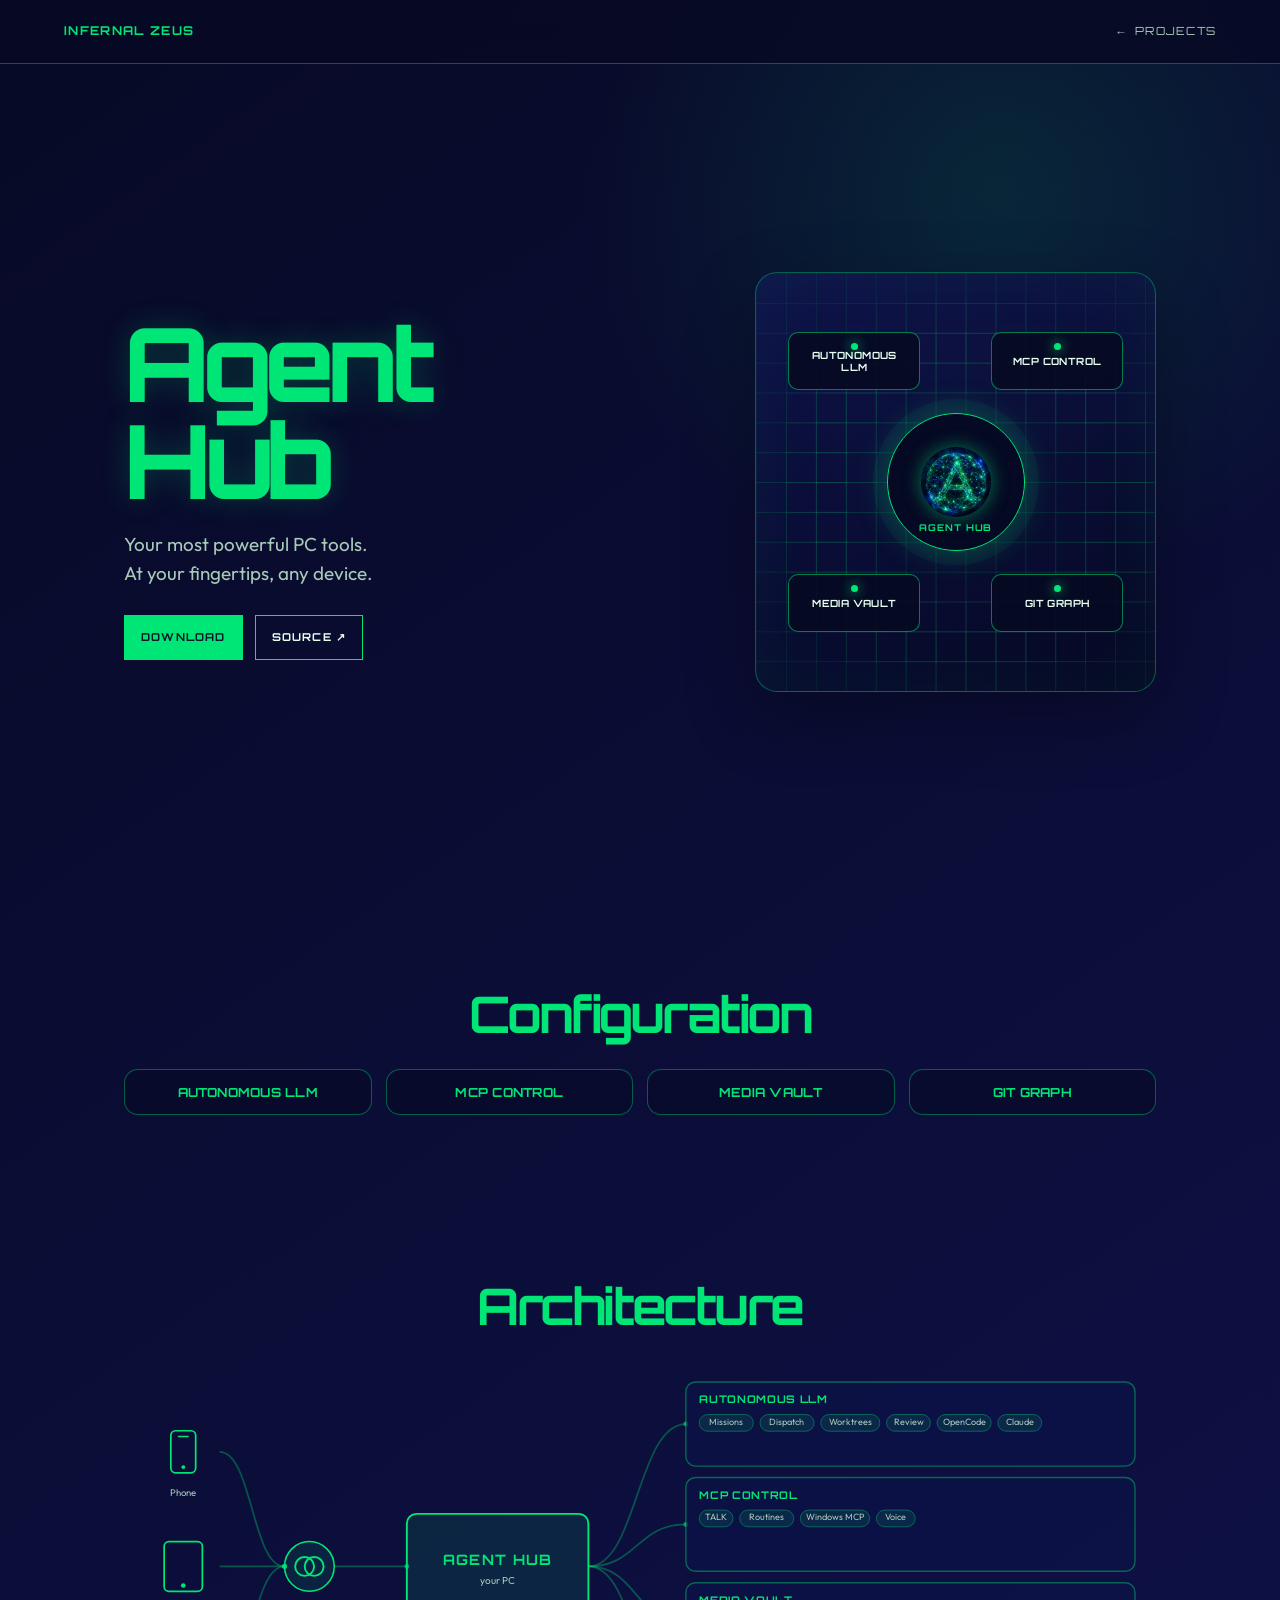
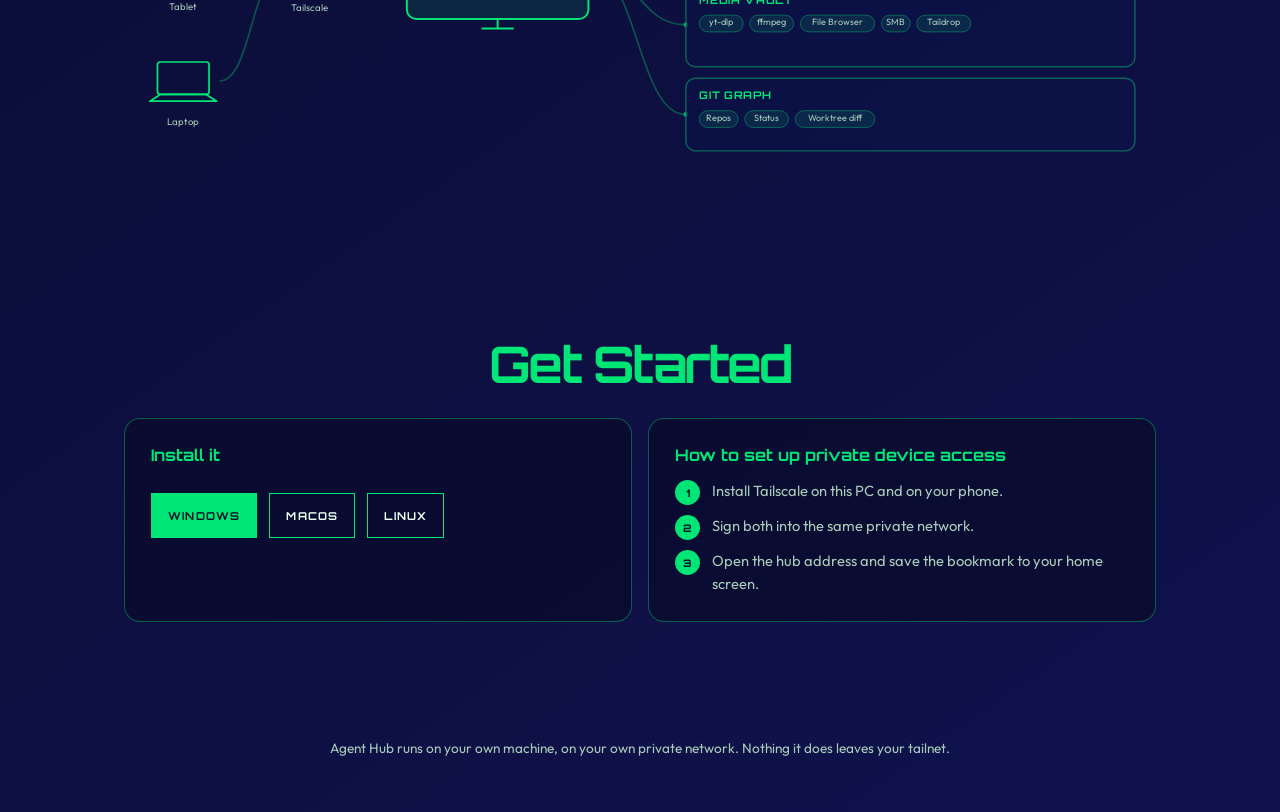
==== commit e7c820e3: "v0.2.9.9" ====
--- a/Agent-Hub/index.html
+++ b/Agent-Hub/index.html
@@ -21,7 +21,7 @@
     </header>
     <section id="config"><div class="section-head control-head"><h2>Configuration</h2></div><div class="cards"><article class="card" tabindex="0"><h3>AUTONOMOUS LLM</h3><p><span>Agentic pipeline · Missions · Dispatch · Git worktrees · Review and apply</span></p></article><article class="card" tabindex="0"><h3>MCP CONTROL</h3><p><span>Voice commands · Learned routines · App launch · Approved actions</span></p></article><article class="card" tabindex="0"><h3>MEDIA VAULT</h3><p><span>yt-dlp · ffmpeg · Drive browser · Phone inbox</span></p></article><article class="card" tabindex="0"><h3>GIT GRAPH</h3><p><span>Repo status · Auto-discovery · Live from git · Project map</span></p></article></div></section>
     <section id="architecture"><div class="section-head control-head"><h2>Architecture</h2></div><div class="arch"><svg class="arch-svg arch-wide" viewBox="0 0 1080 430" xmlns="http://www.w3.org/2000/svg" role="img" aria-label="Your phone, tablet and laptop reach your PC over Tailscale, where Agent Hub fronts autonomous LLM work, PC control, media and a git graph."><rect x="49.0" y="73.0" width="26.0" height="44.0" rx="5.0" fill="none" stroke="#00e676" stroke-width="1.8"/><line x1="57.0" y1="79.0" x2="67.0" y2="79.0" stroke="#00e676" stroke-width="1.6" stroke-linecap="round"/><circle cx="62.0" cy="111.0" r="2.0" fill="#00e676"/><text x="62" y="141" text-anchor="middle" fill="#a8cbb9" font-family="Outfit,Segoe UI,sans-serif" font-size="10">Phone</text><path d="M100,95 C134,95 134,215 168,215" fill="none" stroke="#00e676" stroke-opacity=".32" stroke-width="1.8"/><circle cx="168" cy="215" r="2.6" fill="#00e676" fill-opacity=".6"/><rect x="42.0" y="189.0" width="40.0" height="52.0" rx="5.0" fill="none" stroke="#00e676" stroke-width="1.8"/><circle cx="62.0" cy="235.0" r="2.4" fill="#00e676"/><text x="62" y="261" text-anchor="middle" fill="#a8cbb9" font-family="Outfit,Segoe UI,sans-serif" font-size="10">Tablet</text><path d="M100,215 C134,215 134,215 168,215" fill="none" stroke="#00e676" stroke-opacity=".32" stroke-width="1.8"/><circle cx="168" cy="215" r="2.6" fill="#00e676" fill-opacity=".6"/><rect x="35.0" y="315.0" width="54.0" height="34.0" rx="3.0" fill="none" stroke="#00e676" stroke-width="1.8"/><path d="M27.0,356.0 L38.0,349.0 L86.0,349.0 L97.0,356.0 Z" fill="none" stroke="#00e676" stroke-width="1.8" stroke-linejoin="round"/><text x="62" y="381" text-anchor="middle" fill="#a8cbb9" font-family="Outfit,Segoe UI,sans-serif" font-size="10">Laptop</text><path d="M100,335 C134,335 134,215 168,215" fill="none" stroke="#00e676" stroke-opacity=".32" stroke-width="1.8"/><circle cx="168" cy="215" r="2.6" fill="#00e676" fill-opacity=".6"/><circle cx="194" cy="215" r="26" fill="rgba(0,230,118,.09)" stroke="#00e676" stroke-width="1.6"/><circle cx="189" cy="215" r="9.9" fill="none" stroke="#00e676" stroke-width="2"/><circle cx="199" cy="215" r="9.9" fill="none" stroke="#00e676" stroke-width="2"/><text x="194" y="262" text-anchor="middle" fill="#a8cbb9" font-family="Outfit,Segoe UI,sans-serif" font-size="10">Tailscale</text><path d="M220,215 C258,215 258,215 296,215" fill="none" stroke="#00e676" stroke-opacity=".32" stroke-width="1.8"/><circle cx="296" cy="215" r="2.6" fill="#00e676" fill-opacity=".6"/><rect x="296" y="160" width="190" height="110" rx="10" fill="rgba(0,230,118,.10)" stroke="#00e676" stroke-width="2"/><path d="M375.0,280 h32 M391.0,270 v10" stroke="#00e676" stroke-width="2" stroke-linecap="round" fill="none"/><text x="391.0" y="213.0" text-anchor="middle" fill="#00e676" font-family="Orbitron,Segoe UI,sans-serif" font-size="15" font-weight="700" letter-spacing="1.4">AGENT HUB</text><text x="391.0" y="233.0" text-anchor="middle" fill="#a8cbb9" font-family="Outfit,Segoe UI,sans-serif" font-size="10.5">your PC</text><path d="M486,215 C537,215 537,66 588,66" fill="none" stroke="#00e676" stroke-opacity=".32" stroke-width="1.8"/><circle cx="588" cy="66" r="2.6" fill="#00e676" fill-opacity=".6"/><rect x="588" y="22" width="470" height="88" rx="10" fill="rgba(13,18,71,.75)" stroke="#00e676" stroke-opacity=".40" stroke-width="1.5"/><text x="602" y="44" fill="#00e676" font-family="Orbitron,Segoe UI,sans-serif" font-size="11" font-weight="700" letter-spacing=".7">AUTONOMOUS LLM</text><rect x="602.0" y="56.0" width="56.6" height="17.5" rx="8.8" fill="rgba(0,230,118,.10)" stroke="#00e676" stroke-opacity=".38" stroke-width="1"/><text x="630.3" y="66.5" text-anchor="middle" fill="#a8cbb9" font-family="Outfit,Segoe UI,sans-serif" font-size="9.5">Missions</text><rect x="665.6" y="56.0" width="56.6" height="17.5" rx="8.8" fill="rgba(0,230,118,.10)" stroke="#00e676" stroke-opacity=".38" stroke-width="1"/><text x="693.8" y="66.5" text-anchor="middle" fill="#a8cbb9" font-family="Outfit,Segoe UI,sans-serif" font-size="9.5">Dispatch</text><rect x="729.1" y="56.0" width="61.9" height="17.5" rx="8.8" fill="rgba(0,230,118,.10)" stroke="#00e676" stroke-opacity=".38" stroke-width="1"/><text x="760.1" y="66.5" text-anchor="middle" fill="#a8cbb9" font-family="Outfit,Segoe UI,sans-serif" font-size="9.5">Worktrees</text><rect x="798.0" y="56.0" width="45.9" height="17.5" rx="8.8" fill="rgba(0,230,118,.10)" stroke="#00e676" stroke-opacity=".38" stroke-width="1"/><text x="821.0" y="66.5" text-anchor="middle" fill="#a8cbb9" font-family="Outfit,Segoe UI,sans-serif" font-size="9.5">Review</text><rect x="850.9" y="56.0" width="56.6" height="17.5" rx="8.8" fill="rgba(0,230,118,.10)" stroke="#00e676" stroke-opacity=".38" stroke-width="1"/><text x="879.2" y="66.5" text-anchor="middle" fill="#a8cbb9" font-family="Outfit,Segoe UI,sans-serif" font-size="9.5">OpenCode</text><rect x="914.5" y="56.0" width="45.9" height="17.5" rx="8.8" fill="rgba(0,230,118,.10)" stroke="#00e676" stroke-opacity=".38" stroke-width="1"/><text x="937.4" y="66.5" text-anchor="middle" fill="#a8cbb9" font-family="Outfit,Segoe UI,sans-serif" font-size="9.5">Claude</text><path d="M486,215 C537,215 537,171 588,171" fill="none" stroke="#00e676" stroke-opacity=".32" stroke-width="1.8"/><circle cx="588" cy="171" r="2.6" fill="#00e676" fill-opacity=".6"/><rect x="588" y="122" width="470" height="98" rx="10" fill="rgba(13,18,71,.75)" stroke="#00e676" stroke-opacity=".40" stroke-width="1.5"/><text x="602" y="144" fill="#00e676" font-family="Orbitron,Segoe UI,sans-serif" font-size="11" font-weight="700" letter-spacing=".7">MCP CONTROL</text><rect x="602.0" y="156.0" width="35.3" height="17.5" rx="8.8" fill="rgba(0,230,118,.10)" stroke="#00e676" stroke-opacity=".38" stroke-width="1"/><text x="619.6" y="166.5" text-anchor="middle" fill="#a8cbb9" font-family="Outfit,Segoe UI,sans-serif" font-size="9.5">TALK</text><rect x="644.3" y="156.0" width="56.6" height="17.5" rx="8.8" fill="rgba(0,230,118,.10)" stroke="#00e676" stroke-opacity=".38" stroke-width="1"/><text x="672.6" y="166.5" text-anchor="middle" fill="#a8cbb9" font-family="Outfit,Segoe UI,sans-serif" font-size="9.5">Routines</text><rect x="707.8" y="156.0" width="72.5" height="17.5" rx="8.8" fill="rgba(0,230,118,.10)" stroke="#00e676" stroke-opacity=".38" stroke-width="1"/><text x="744.1" y="166.5" text-anchor="middle" fill="#a8cbb9" font-family="Outfit,Segoe UI,sans-serif" font-size="9.5">Windows MCP</text><rect x="787.4" y="156.0" width="40.6" height="17.5" rx="8.8" fill="rgba(0,230,118,.10)" stroke="#00e676" stroke-opacity=".38" stroke-width="1"/><text x="807.7" y="166.5" text-anchor="middle" fill="#a8cbb9" font-family="Outfit,Segoe UI,sans-serif" font-size="9.5">Voice</text><path d="M486,215 C537,215 537,276 588,276" fill="none" stroke="#00e676" stroke-opacity=".32" stroke-width="1.8"/><circle cx="588" cy="276" r="2.6" fill="#00e676" fill-opacity=".6"/><rect x="588" y="232" width="470" height="88" rx="10" fill="rgba(13,18,71,.75)" stroke="#00e676" stroke-opacity=".40" stroke-width="1.5"/><text x="602" y="254" fill="#00e676" font-family="Orbitron,Segoe UI,sans-serif" font-size="11" font-weight="700" letter-spacing=".7">MEDIA VAULT</text><rect x="602.0" y="266.0" width="45.9" height="17.5" rx="8.8" fill="rgba(0,230,118,.10)" stroke="#00e676" stroke-opacity=".38" stroke-width="1"/><text x="625.0" y="276.5" text-anchor="middle" fill="#a8cbb9" font-family="Outfit,Segoe UI,sans-serif" font-size="9.5">yt-dlp</text><rect x="654.9" y="266.0" width="45.9" height="17.5" rx="8.8" fill="rgba(0,230,118,.10)" stroke="#00e676" stroke-opacity=".38" stroke-width="1"/><text x="677.9" y="276.5" text-anchor="middle" fill="#a8cbb9" font-family="Outfit,Segoe UI,sans-serif" font-size="9.5">ffmpeg</text><rect x="707.8" y="266.0" width="77.8" height="17.5" rx="8.8" fill="rgba(0,230,118,.10)" stroke="#00e676" stroke-opacity=".38" stroke-width="1"/><text x="746.8" y="276.5" text-anchor="middle" fill="#a8cbb9" font-family="Outfit,Segoe UI,sans-serif" font-size="9.5">File Browser</text><rect x="792.7" y="266.0" width="30.0" height="17.5" rx="8.8" fill="rgba(0,230,118,.10)" stroke="#00e676" stroke-opacity=".38" stroke-width="1"/><text x="807.7" y="276.5" text-anchor="middle" fill="#a8cbb9" font-family="Outfit,Segoe UI,sans-serif" font-size="9.5">SMB</text><rect x="829.6" y="266.0" width="56.6" height="17.5" rx="8.8" fill="rgba(0,230,118,.10)" stroke="#00e676" stroke-opacity=".38" stroke-width="1"/><text x="857.9" y="276.5" text-anchor="middle" fill="#a8cbb9" font-family="Outfit,Segoe UI,sans-serif" font-size="9.5">Taildrop</text><path d="M486,215 C537,215 537,370 588,370" fill="none" stroke="#00e676" stroke-opacity=".32" stroke-width="1.8"/><circle cx="588" cy="370" r="2.6" fill="#00e676" fill-opacity=".6"/><rect x="588" y="332" width="470" height="76" rx="10" fill="rgba(13,18,71,.75)" stroke="#00e676" stroke-opacity=".40" stroke-width="1.5"/><text x="602" y="354" fill="#00e676" font-family="Orbitron,Segoe UI,sans-serif" font-size="11" font-weight="700" letter-spacing=".7">GIT GRAPH</text><rect x="602.0" y="366.0" width="40.6" height="17.5" rx="8.8" fill="rgba(0,230,118,.10)" stroke="#00e676" stroke-opacity=".38" stroke-width="1"/><text x="622.3" y="376.5" text-anchor="middle" fill="#a8cbb9" font-family="Outfit,Segoe UI,sans-serif" font-size="9.5">Repos</text><rect x="649.6" y="366.0" width="45.9" height="17.5" rx="8.8" fill="rgba(0,230,118,.10)" stroke="#00e676" stroke-opacity=".38" stroke-width="1"/><text x="672.6" y="376.5" text-anchor="middle" fill="#a8cbb9" font-family="Outfit,Segoe UI,sans-serif" font-size="9.5">Status</text><rect x="702.5" y="366.0" width="83.2" height="17.5" rx="8.8" fill="rgba(0,230,118,.10)" stroke="#00e676" stroke-opacity=".38" stroke-width="1"/><text x="744.1" y="376.5" text-anchor="middle" fill="#a8cbb9" font-family="Outfit,Segoe UI,sans-serif" font-size="9.5">Worktree diff</text></svg><svg class="arch-svg arch-tall" viewBox="0 0 360 682.5" xmlns="http://www.w3.org/2000/svg" role="img" aria-label="Your devices reach your PC over Tailscale, where Agent Hub fronts autonomous LLM work, PC control, media and a git graph."><rect x="59.0" y="31.3" width="22.1" height="37.4" rx="4.2" fill="none" stroke="#00e676" stroke-width="1.8"/><line x1="65.8" y1="36.4" x2="74.2" y2="36.4" stroke="#00e676" stroke-width="1.6" stroke-linecap="round"/><circle cx="70.0" cy="63.6" r="1.7" fill="#00e676"/><text x="70" y="88" text-anchor="middle" fill="#a8cbb9" font-family="Outfit,Segoe UI,sans-serif" font-size="9.5">Phone</text><path d="M70,94 C70,107 180,107 180,120" fill="none" stroke="#00e676" stroke-opacity=".32" stroke-width="1.8"/><circle cx="180" cy="120" r="2.6" fill="#00e676" fill-opacity=".6"/><rect x="163.0" y="27.9" width="34.0" height="44.2" rx="4.2" fill="none" stroke="#00e676" stroke-width="1.8"/><circle cx="180.0" cy="67.0" r="2.0" fill="#00e676"/><text x="180" y="88" text-anchor="middle" fill="#a8cbb9" font-family="Outfit,Segoe UI,sans-serif" font-size="9.5">Tablet</text><path d="M180,94 C180,107 180,107 180,120" fill="none" stroke="#00e676" stroke-opacity=".32" stroke-width="1.8"/><circle cx="180" cy="120" r="2.6" fill="#00e676" fill-opacity=".6"/><rect x="267.1" y="33.0" width="45.9" height="28.9" rx="2.5" fill="none" stroke="#00e676" stroke-width="1.8"/><path d="M260.2,67.8 L269.6,61.9 L310.4,61.9 L319.8,67.8 Z" fill="none" stroke="#00e676" stroke-width="1.8" stroke-linejoin="round"/><text x="290" y="88" text-anchor="middle" fill="#a8cbb9" font-family="Outfit,Segoe UI,sans-serif" font-size="9.5">Laptop</text><path d="M290,94 C290,107 180,107 180,120" fill="none" stroke="#00e676" stroke-opacity=".32" stroke-width="1.8"/><circle cx="180" cy="120" r="2.6" fill="#00e676" fill-opacity=".6"/><circle cx="180.0" cy="146" r="22" fill="rgba(0,230,118,.09)" stroke="#00e676" stroke-width="1.6"/><circle cx="175.0" cy="146" r="8.4" fill="none" stroke="#00e676" stroke-width="2"/><circle cx="185.0" cy="146" r="8.4" fill="none" stroke="#00e676" stroke-width="2"/><text x="180.0" y="184" text-anchor="middle" fill="#a8cbb9" font-family="Outfit,Segoe UI,sans-serif" font-size="9.5">Tailscale</text><path d="M180,192 C180,203 180,203 180,214" fill="none" stroke="#00e676" stroke-opacity=".32" stroke-width="1.8"/><circle cx="180" cy="214" r="2.6" fill="#00e676" fill-opacity=".6"/><rect x="95.0" y="214" width="170" height="86" rx="10" fill="rgba(0,230,118,.10)" stroke="#00e676" stroke-width="2"/><path d="M164.0,310 h32 M180.0,300 v10" stroke="#00e676" stroke-width="2" stroke-linecap="round" fill="none"/><text x="180.0" y="255.0" text-anchor="middle" fill="#00e676" font-family="Orbitron,Segoe UI,sans-serif" font-size="15" font-weight="700" letter-spacing="1.4">AGENT HUB</text><text x="180.0" y="275.0" text-anchor="middle" fill="#a8cbb9" font-family="Outfit,Segoe UI,sans-serif" font-size="10.5">your PC</text><path d="M180,310 C180,315 180,315 180,320" fill="none" stroke="#00e676" stroke-opacity=".32" stroke-width="1.8"/><circle cx="180" cy="320" r="2.6" fill="#00e676" fill-opacity=".6"/><rect x="14" y="320" width="332" height="84.0" rx="10" fill="rgba(13,18,71,.75)" stroke="#00e676" stroke-opacity=".40" stroke-width="1.5"/><text x="28" y="342" fill="#00e676" font-family="Orbitron,Segoe UI,sans-serif" font-size="11" font-weight="700" letter-spacing=".7">AUTONOMOUS LLM</text><rect x="28.0" y="354.0" width="56.6" height="17.5" rx="8.8" fill="rgba(0,230,118,.10)" stroke="#00e676" stroke-opacity=".38" stroke-width="1"/><text x="56.3" y="364.5" text-anchor="middle" fill="#a8cbb9" font-family="Outfit,Segoe UI,sans-serif" font-size="9.5">Missions</text><rect x="91.6" y="354.0" width="56.6" height="17.5" rx="8.8" fill="rgba(0,230,118,.10)" stroke="#00e676" stroke-opacity=".38" stroke-width="1"/><text x="119.8" y="364.5" text-anchor="middle" fill="#a8cbb9" font-family="Outfit,Segoe UI,sans-serif" font-size="9.5">Dispatch</text><rect x="155.1" y="354.0" width="61.9" height="17.5" rx="8.8" fill="rgba(0,230,118,.10)" stroke="#00e676" stroke-opacity=".38" stroke-width="1"/><text x="186.1" y="364.5" text-anchor="middle" fill="#a8cbb9" font-family="Outfit,Segoe UI,sans-serif" font-size="9.5">Worktrees</text><rect x="224.0" y="354.0" width="45.9" height="17.5" rx="8.8" fill="rgba(0,230,118,.10)" stroke="#00e676" stroke-opacity=".38" stroke-width="1"/><text x="247.0" y="364.5" text-anchor="middle" fill="#a8cbb9" font-family="Outfit,Segoe UI,sans-serif" font-size="9.5">Review</text><rect x="28.0" y="374.5" width="56.6" height="17.5" rx="8.8" fill="rgba(0,230,118,.10)" stroke="#00e676" stroke-opacity=".38" stroke-width="1"/><text x="56.3" y="385.0" text-anchor="middle" fill="#a8cbb9" font-family="Outfit,Segoe UI,sans-serif" font-size="9.5">OpenCode</text><rect x="91.6" y="374.5" width="45.9" height="17.5" rx="8.8" fill="rgba(0,230,118,.10)" stroke="#00e676" stroke-opacity=".38" stroke-width="1"/><text x="114.5" y="385.0" text-anchor="middle" fill="#a8cbb9" font-family="Outfit,Segoe UI,sans-serif" font-size="9.5">Claude</text><path d="M180,416 C180,421 180,421 180,426" fill="none" stroke="#00e676" stroke-opacity=".32" stroke-width="1.8"/><circle cx="180" cy="426" r="2.6" fill="#00e676" fill-opacity=".6"/><rect x="14" y="426.0" width="332" height="63.5" rx="10" fill="rgba(13,18,71,.75)" stroke="#00e676" stroke-opacity=".40" stroke-width="1.5"/><text x="28" y="448.0" fill="#00e676" font-family="Orbitron,Segoe UI,sans-serif" font-size="11" font-weight="700" letter-spacing=".7">MCP CONTROL</text><rect x="28.0" y="460.0" width="35.3" height="17.5" rx="8.8" fill="rgba(0,230,118,.10)" stroke="#00e676" stroke-opacity=".38" stroke-width="1"/><text x="45.6" y="470.5" text-anchor="middle" fill="#a8cbb9" font-family="Outfit,Segoe UI,sans-serif" font-size="9.5">TALK</text><rect x="70.3" y="460.0" width="56.6" height="17.5" rx="8.8" fill="rgba(0,230,118,.10)" stroke="#00e676" stroke-opacity=".38" stroke-width="1"/><text x="98.6" y="470.5" text-anchor="middle" fill="#a8cbb9" font-family="Outfit,Segoe UI,sans-serif" font-size="9.5">Routines</text><rect x="133.8" y="460.0" width="72.5" height="17.5" rx="8.8" fill="rgba(0,230,118,.10)" stroke="#00e676" stroke-opacity=".38" stroke-width="1"/><text x="170.1" y="470.5" text-anchor="middle" fill="#a8cbb9" font-family="Outfit,Segoe UI,sans-serif" font-size="9.5">Windows MCP</text><rect x="213.4" y="460.0" width="40.6" height="17.5" rx="8.8" fill="rgba(0,230,118,.10)" stroke="#00e676" stroke-opacity=".38" stroke-width="1"/><text x="233.7" y="470.5" text-anchor="middle" fill="#a8cbb9" font-family="Outfit,Segoe UI,sans-serif" font-size="9.5">Voice</text><path d="M180,502 C180,506 180,506 180,512" fill="none" stroke="#00e676" stroke-opacity=".32" stroke-width="1.8"/><circle cx="180" cy="512" r="2.6" fill="#00e676" fill-opacity=".6"/><rect x="14" y="511.5" width="332" height="63.5" rx="10" fill="rgba(13,18,71,.75)" stroke="#00e676" stroke-opacity=".40" stroke-width="1.5"/><text x="28" y="533.5" fill="#00e676" font-family="Orbitron,Segoe UI,sans-serif" font-size="11" font-weight="700" letter-spacing=".7">MEDIA VAULT</text><rect x="28.0" y="545.5" width="45.9" height="17.5" rx="8.8" fill="rgba(0,230,118,.10)" stroke="#00e676" stroke-opacity=".38" stroke-width="1"/><text x="51.0" y="556.0" text-anchor="middle" fill="#a8cbb9" font-family="Outfit,Segoe UI,sans-serif" font-size="9.5">yt-dlp</text><rect x="80.9" y="545.5" width="45.9" height="17.5" rx="8.8" fill="rgba(0,230,118,.10)" stroke="#00e676" stroke-opacity=".38" stroke-width="1"/><text x="103.9" y="556.0" text-anchor="middle" fill="#a8cbb9" font-family="Outfit,Segoe UI,sans-serif" font-size="9.5">ffmpeg</text><rect x="133.8" y="545.5" width="77.8" height="17.5" rx="8.8" fill="rgba(0,230,118,.10)" stroke="#00e676" stroke-opacity=".38" stroke-width="1"/><text x="172.8" y="556.0" text-anchor="middle" fill="#a8cbb9" font-family="Outfit,Segoe UI,sans-serif" font-size="9.5">File Browser</text><rect x="218.7" y="545.5" width="30.0" height="17.5" rx="8.8" fill="rgba(0,230,118,.10)" stroke="#00e676" stroke-opacity=".38" stroke-width="1"/><text x="233.7" y="556.0" text-anchor="middle" fill="#a8cbb9" font-family="Outfit,Segoe UI,sans-serif" font-size="9.5">SMB</text><rect x="255.6" y="545.5" width="56.6" height="17.5" rx="8.8" fill="rgba(0,230,118,.10)" stroke="#00e676" stroke-opacity=".38" stroke-width="1"/><text x="283.9" y="556.0" text-anchor="middle" fill="#a8cbb9" font-family="Outfit,Segoe UI,sans-serif" font-size="9.5">Taildrop</text><path d="M180,587 C180,592 180,592 180,597" fill="none" stroke="#00e676" stroke-opacity=".32" stroke-width="1.8"/><circle cx="180" cy="597" r="2.6" fill="#00e676" fill-opacity=".6"/><rect x="14" y="597.0" width="332" height="63.5" rx="10" fill="rgba(13,18,71,.75)" stroke="#00e676" stroke-opacity=".40" stroke-width="1.5"/><text x="28" y="619.0" fill="#00e676" font-family="Orbitron,Segoe UI,sans-serif" font-size="11" font-weight="700" letter-spacing=".7">GIT GRAPH</text><rect x="28.0" y="631.0" width="40.6" height="17.5" rx="8.8" fill="rgba(0,230,118,.10)" stroke="#00e676" stroke-opacity=".38" stroke-width="1"/><text x="48.3" y="641.5" text-anchor="middle" fill="#a8cbb9" font-family="Outfit,Segoe UI,sans-serif" font-size="9.5">Repos</text><rect x="75.6" y="631.0" width="45.9" height="17.5" rx="8.8" fill="rgba(0,230,118,.10)" stroke="#00e676" stroke-opacity=".38" stroke-width="1"/><text x="98.6" y="641.5" text-anchor="middle" fill="#a8cbb9" font-family="Outfit,Segoe UI,sans-serif" font-size="9.5">Status</text><rect x="128.5" y="631.0" width="83.2" height="17.5" rx="8.8" fill="rgba(0,230,118,.10)" stroke="#00e676" stroke-opacity=".38" stroke-width="1"/><text x="170.1" y="641.5" text-anchor="middle" fill="#a8cbb9" font-family="Outfit,Segoe UI,sans-serif" font-size="9.5">Worktree diff</text></svg></div></section>
-    <section id="download"><div class="section-head"><h2>Get Started</h2></div><div class="how"><div class="how-box"><h3>Install it</h3><div class="actions"><a class="button primary" href="https://github.com/infernalzeus/Agent-Hub/releases/latest/download/Agent-Hub-Setup.exe">Windows</a><a class="button" href="https://github.com/infernalzeus/Agent-Hub/releases/latest">macOS</a><a class="button" href="https://github.com/infernalzeus/Agent-Hub/releases/latest">Linux</a></div></div><div class="how-box"><h3>How to set up private device access</h3><div class="steps"><div class="step"><b>1</b><span>Install Tailscale on this PC and on your phone.</span></div><div class="step"><b>2</b><span>Sign both into the same private network.</span></div><div class="step"><b>3</b><span>Open the hub address and save the bookmark to your home screen.</span></div></div></div></div></section>
+    <section id="download"><div class="section-head"><h2>Get Started</h2></div><div class="how"><div class="how-box"><h3>Install it</h3><div class="actions"><a class="button primary" href="https://github.com/infernalzeus/Agent-Hub/releases/latest/download/Agent-Hub-Setup.exe">Windows</a><a class="button" href="https://github.com/infernalzeus/Agent-Hub/releases/latest/download/Agent-Hub-macOS.dmg">macOS</a><a class="button" href="https://github.com/infernalzeus/Agent-Hub/releases/latest/download/Agent-Hub-Linux.tar.gz">Linux</a></div></div><div class="how-box"><h3>How to set up private device access</h3><div class="steps"><div class="step"><b>1</b><span>Install Tailscale on this PC and on your phone.</span></div><div class="step"><b>2</b><span>Sign both into the same private network.</span></div><div class="step"><b>3</b><span>Open the hub address and save the bookmark to your home screen.</span></div></div></div></div></section>
   </main><footer class="footer">Agent Hub runs on your own machine, on your own private network. Nothing it does leaves your tailnet.</footer>
 <script>document.querySelectorAll(".card").forEach(card=>{const toggle=()=>card.classList.toggle("open");card.addEventListener("click",toggle);card.addEventListener("keydown",event=>{if(event.key==="Enter"||event.key===" "){event.preventDefault();toggle();}});});const core=document.querySelector(".hub-core"),panel=document.querySelector(".hub-panel");core.addEventListener("click",()=>{panel.classList.remove("grid-hit");void panel.offsetWidth;panel.classList.add("grid-hit");});</script><script>(()=>{const p=document.querySelector(".hub-panel"),c=document.querySelector("#hub-grid"),b=document.querySelector(".hub-core"),x=c.getContext("2d");let w,h,wave=0,click=0;function z(){let r=p.getBoundingClientRect(),d=Math.min(devicePixelRatio||1,2);w=r.width;h=r.height;c.width=w*d;c.height=h*d;x.setTransform(d,0,0,d,0,0)}function fire(){click=performance.now()}function draw(n){x.clearRect(0,0,w,h);for(let i=0;i<w;i+=30)for(let j=0;j<h;j+=30){let dist=Math.hypot(i-w/2,j-h/2),max=Math.hypot(w,h)*.5;let amb=(n%3400)/3400,ringA=amb*max*1.25,dA=Math.abs(dist-ringA);let a=.05+Math.max(0,1-dA/70)*.16*(1-amb)+Math.sin(n/1400-dist/190)*.02;if(click){let t=(n-click)/520,ring=t*Math.hypot(w,h)*.9,delta=Math.abs(dist-ring);a+=Math.max(0,1-delta/38)*.95*Math.max(0,1-t);if(t>1)click=0}a=Math.max(.03,a);x.strokeStyle="rgba(0,230,118,"+a+")";x.lineWidth=a>.3?1.3:1;x.strokeRect(i+.5,j+.5,30,30)}requestAnimationFrame(draw)}b.addEventListener("click",fire);addEventListener("resize",z);z();requestAnimationFrame(draw)})();</script></body></html>
 
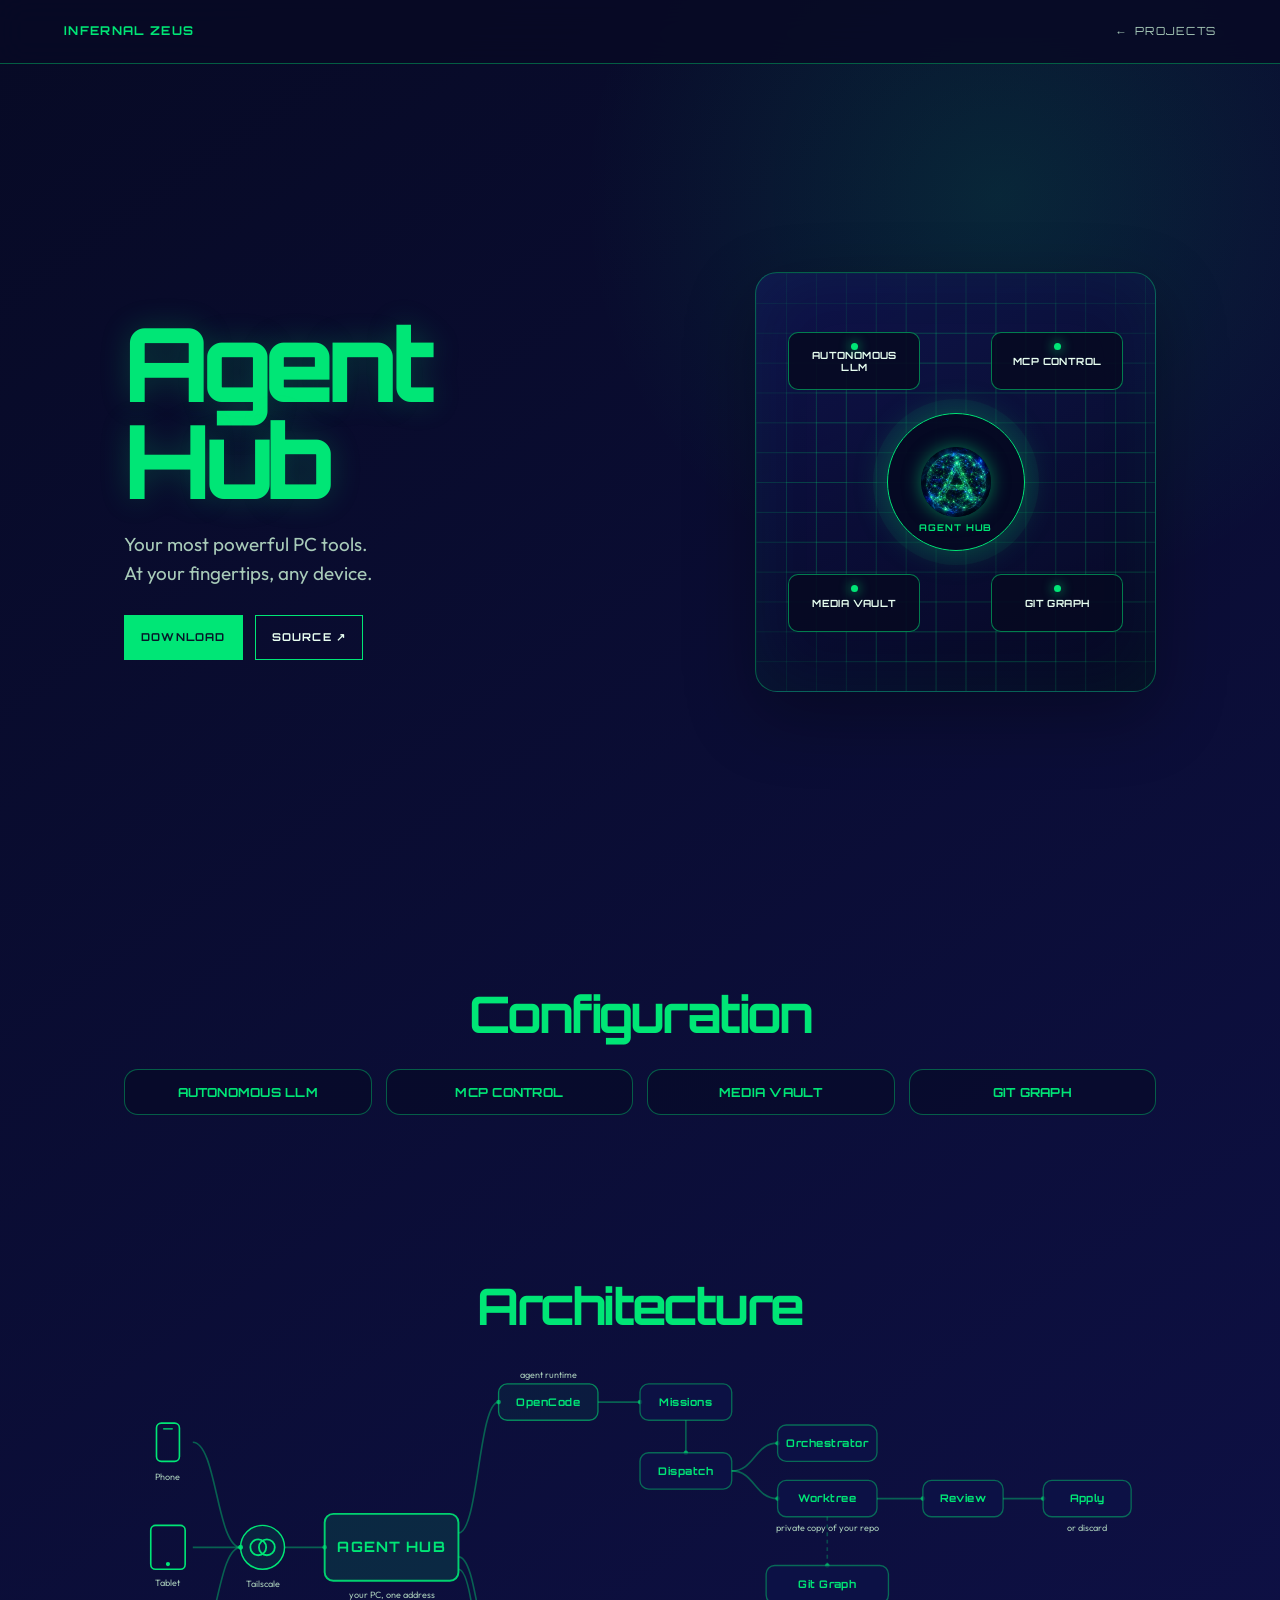
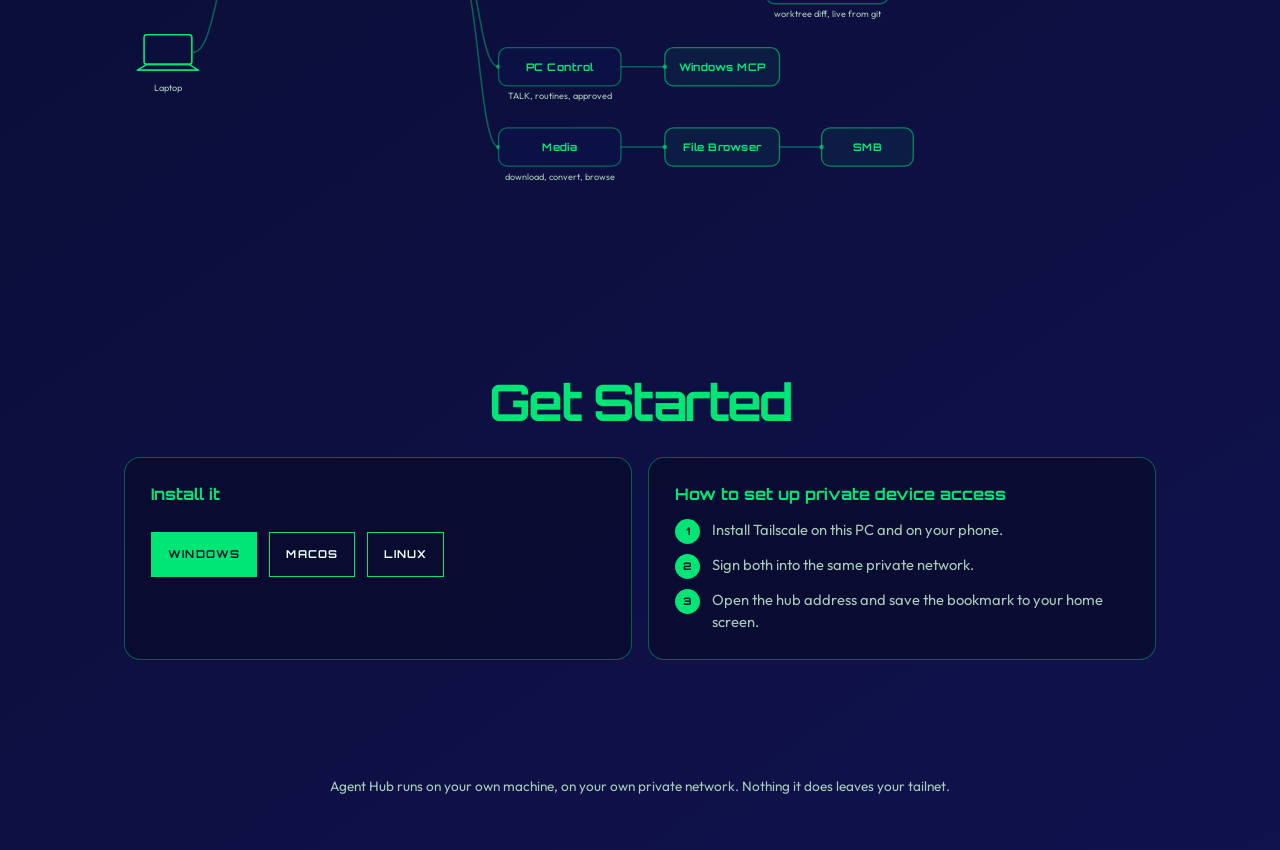
==== commit 2f49be05: "v0.0.3.0" ====
--- a/Agent-Hub/index.html
+++ b/Agent-Hub/index.html
@@ -11,7 +11,7 @@
   <style>
     :root{--bg:#070a25;--surface:#0d1247;--ink:#e8fff1;--muted:#a8cbb9;--green:#00e676;--line:rgba(0,230,118,.38)}*{box-sizing:border-box}html{scroll-behavior:smooth}body{margin:0;background:radial-gradient(circle at 78% 8%,rgba(0,230,118,.12),transparent 26rem),linear-gradient(145deg,#070a25,#10124e);color:var(--ink);font-family:Outfit,system-ui,sans-serif;line-height:1.5}a{color:inherit;text-decoration:none}.nav{height:64px;display:flex;align-items:center;justify-content:space-between;padding:0 clamp(20px,5vw,76px);border-bottom:1px solid var(--line);background:rgba(7,10,37,.86);backdrop-filter:blur(15px);position:sticky;top:0;z-index:2}.brand,.back,.eyebrow,.button{font-family:Orbitron,sans-serif;letter-spacing:.11em;text-transform:uppercase}.brand{font-size:.76rem;font-weight:700;color:var(--green)}.back{font-size:.7rem;color:var(--muted)}.back:hover{color:var(--green)}main{overflow:hidden}.hero{max-width:1160px;margin:auto;min-height:calc(100vh - 64px);padding:clamp(54px,9vw,112px) clamp(20px,5vw,76px);display:grid;grid-template-columns:1.15fr .85fr;gap:clamp(34px,7vw,96px);align-items:center}.eyebrow{font-size:.68rem;color:var(--green)}h1{font:800 clamp(3rem,8vw,6.4rem)/.94 Orbitron,sans-serif;letter-spacing:-.07em;color:var(--green);margin:.7rem 0 1.4rem;text-shadow:0 0 30px rgba(0,230,118,.22)}.lead{max-width:590px;margin:0;color:var(--muted);font-size:clamp(1rem,1.7vw,1.18rem)}.actions{display:flex;flex-wrap:wrap;gap:12px;margin-top:28px}.button{display:inline-flex;align-items:center;justify-content:center;min-height:45px;padding:0 16px;border:1px solid var(--green);font-size:.68rem;font-weight:700;transition:.2s}.button.primary{background:var(--green);color:#061728}.button:hover{transform:translateY(-2px);box-shadow:0 0 24px rgba(0,230,118,.24)}.hub-panel{position:relative;min-height:420px;border:1px solid var(--line);border-radius:22px;background:linear-gradient(155deg,rgba(16,18,78,.88),rgba(5,8,30,.78));box-shadow:inset 0 0 70px rgba(0,230,118,.06),0 24px 70px rgba(0,0,0,.3);overflow:hidden}.hub-panel:before{content:"";position:absolute;inset:0;background:linear-gradient(rgba(0,230,118,.075) 1px,transparent 1px),linear-gradient(90deg,rgba(0,230,118,.075) 1px,transparent 1px);background-size:30px 30px;mask-image:linear-gradient(to bottom,black,rgba(0,0,0,.45));animation:gridPulse 3.2s ease-in-out infinite}.hub-panel:after{content:"";position:absolute;left:50%;top:50%;width:40px;height:40px;transform:translate(-50%,-50%);border-radius:50%;background:radial-gradient(circle,rgba(0,230,118,.46),rgba(0,230,118,0) 70%);animation:sourceGlow 3.2s ease-out infinite;pointer-events:none}.hub-panel.grid-hit:before{animation:clickGrid .7s ease-out}.hub-panel.grid-hit:after{animation:clickGlow .7s ease-out}.hub-core{position:absolute;left:50%;top:50%;z-index:2;width:138px;height:138px;transform:translate(-50%,-50%);display:grid;place-items:center;border:1px solid var(--green);border-radius:50%;background:rgba(6,10,34,.94);box-shadow:0 0 0 14px rgba(0,230,118,.055),0 0 34px rgba(0,230,118,.28);cursor:pointer;transition:transform .18s,box-shadow .18s}.hub-core:hover{transform:translate(-50%,-50%) scale(1.04);box-shadow:0 0 0 18px rgba(0,230,118,.08),0 0 42px rgba(0,230,118,.44)}.hub-core:active{transform:translate(-50%,-50%) scale(.96)}.hub-icon{position:relative;width:70px;height:70px;border-radius:50%;object-fit:cover;box-shadow:0 0 18px rgba(0,230,118,.5)}.hub-core span{position:absolute;bottom:17px;font:700 .58rem Orbitron,sans-serif;letter-spacing:.1em;color:var(--green)}.node{position:absolute;z-index:1;width:132px;min-height:58px;display:grid;place-items:center;padding:10px 9px;border:1px solid rgba(0,230,118,.52);border-radius:10px;background:rgba(6,10,34,.88);text-align:center;font:700 .62rem Orbitron,sans-serif;letter-spacing:.04em}.node:before{content:"";position:absolute;top:10px;width:7px;height:7px;border-radius:50%;background:var(--green);box-shadow:0 0 12px var(--green);animation:blink 1.7s ease-in-out infinite}.node.missions{top:14%;left:8%}.node.pc{top:14%;right:8%}.node.media{bottom:14%;left:8%}.node.graph{bottom:14%;right:8%}@keyframes blink{50%{opacity:.28;box-shadow:0 0 3px var(--green)}}@keyframes gridPulse{0%,100%{opacity:.38;background-size:30px 30px}50%{opacity:.86;background-size:34px 34px}}@keyframes sourceGlow{0%{transform:translate(-50%,-50%) scale(.5);opacity:.8}100%{transform:translate(-50%,-50%) scale(8);opacity:0}}@keyframes clickGrid{0%{opacity:1;background-size:30px 30px}100%{opacity:.25;background-size:44px 44px}}@keyframes clickGlow{0%{transform:translate(-50%,-50%) scale(.5);opacity:1}100%{transform:translate(-50%,-50%) scale(13);opacity:0}}section{max-width:1160px;margin:auto;padding:78px clamp(20px,5vw,76px)}.section-head{max-width:680px;margin-bottom:28px}.section-head h2{margin:.6rem 0;font:700 clamp(1.8rem,4vw,3.15rem)/1.05 Orbitron,sans-serif;letter-spacing:-.05em;color:var(--green)}.section-head p{margin:0;color:var(--muted)}.cards{display:grid;grid-template-columns:repeat(4,1fr);gap:14px}.card{min-height:136px;padding:22px;border:1px solid var(--line);border-radius:14px;background:rgba(7,10,37,.56);cursor:pointer;transition:transform .18s,border-color .18s}.card:hover,.card.open{border-color:var(--green);transform:translateY(-3px)}.num{font:700 .8rem Orbitron,sans-serif;color:var(--green)}.card h3{margin:14px 0 0;font:700 .78rem Orbitron,sans-serif;letter-spacing:.02em;white-space:nowrap;text-align:center}.card p{margin:0;color:var(--muted);font-size:.87rem;text-align:center}.how{display:grid;grid-template-columns:1fr 1fr;gap:16px}.how-box{padding:26px;border:1px solid var(--line);border-radius:16px;background:rgba(7,10,37,.58)}.how-box h3{margin:0 0 13px;font:700 1rem Orbitron,sans-serif;color:var(--green)}.how-box p{margin:0;color:var(--muted)}.note{margin-top:14px!important;font-size:.8rem;opacity:.75}.steps{display:grid;gap:10px;margin-top:15px}.step{display:grid;grid-template-columns:27px 1fr;gap:10px;align-items:start;color:var(--muted);font-size:.92rem}.step b{width:25px;height:25px;display:grid;place-items:center;border-radius:50%;background:var(--green);color:#071828;font:800 .65rem Orbitron,sans-serif}.footer{padding:38px 20px 54px;text-align:center;color:var(--muted);font-size:.85rem}@media(max-width:760px){.hero{grid-template-columns:1fr;padding-top:54px}.hub-panel{min-height:370px}.cards,.how{grid-template-columns:1fr}.node{width:108px;font-size:.52rem}.node.missions{left:4%}.node.pc{right:4%}.node.media{left:4%}.node.graph{right:4%}.hub-core{width:120px;height:120px}.hub-icon{width:62px;height:62px}}@media(prefers-reduced-motion:reduce){*{animation:none!important;scroll-behavior:auto!important}}
   </style>
-<style>#hub-grid{position:absolute;inset:0;width:100%;height:100%;pointer-events:none}.hub-panel:before,.hub-panel:after{display:none}.hub-core:hover,.hub-core:active{transform:translate(-50%,-50%)!important}</style><style>.control-head{text-align:center;margin-left:auto;margin-right:auto}.card{cursor:default}#hub-grid{transition:opacity .16s linear}#config .section-head,#architecture .section-head,#download .section-head{text-align:center;margin-left:auto;margin-right:auto}.card{min-height:0;padding:14px 12px}.card h3{margin:0;white-space:normal;overflow-wrap:anywhere;color:var(--green)}.card p{font-size:.82rem;line-height:1.45;overflow-wrap:anywhere}.card>p{display:grid;grid-template-rows:0fr;overflow:hidden;transition:grid-template-rows .24s ease,margin .24s ease}.card>p>span{min-height:0;overflow:hidden}.card.open>p,.card:hover>p,.card:focus-within>p{grid-template-rows:1fr;margin-top:10px}.card{overflow:hidden}.arch{max-width:1060px;margin:0 auto}.arch-svg{width:100%;height:auto;display:block}.arch-tall{display:none}@media(max-width:760px){.arch-wide{display:none}.arch-tall{display:block}}.back{display:inline-flex;align-items:center;gap:7px;line-height:1}.back-arrow{display:inline-block;font-size:1.05em;line-height:1;transform:translateY(-.5px)}</style></head>
+<style>#hub-grid{position:absolute;inset:0;width:100%;height:100%;pointer-events:none}.hub-panel:before,.hub-panel:after{display:none}.hub-core:hover,.hub-core:active{transform:translate(-50%,-50%)!important}</style><style>.control-head{text-align:center;margin-left:auto;margin-right:auto}.card{cursor:default}#hub-grid{transition:opacity .16s linear}#config .section-head,#architecture .section-head,#download .section-head{text-align:center;margin-left:auto;margin-right:auto}.card{min-height:0;padding:14px 12px}.card h3{margin:0;white-space:normal;overflow-wrap:anywhere;color:var(--green)}.card p{font-size:.82rem;line-height:1.45;overflow-wrap:anywhere}.card p i{display:block;margin-top:6px;font-style:normal;font-size:.74rem;opacity:.62}.card>p{display:grid;grid-template-rows:0fr;overflow:hidden;transition:grid-template-rows .24s ease,margin .24s ease}.card>p>span{min-height:0;overflow:hidden}.card.open>p,.card:hover>p,.card:focus-within>p{grid-template-rows:1fr;margin-top:10px}.card{overflow:hidden}.arch{max-width:1060px;margin:0 auto}.arch-svg{width:100%;height:auto;display:block}.arch-tall{display:none}@media(max-width:760px){.arch-wide{display:none}.arch-tall{display:block}}.arch-tall{display:none}@media(max-width:760px){.arch-wide{display:none}.arch-tall{display:block}}.back{display:inline-flex;align-items:center;gap:7px;line-height:1}.back-arrow{display:inline-block;font-size:1.05em;line-height:1;transform:translateY(-.5px)}</style></head>
 <body>
   <nav class="nav"><a class="brand" href="../">Infernal Zeus</a><a class="back" href="../#projects"><span class="back-arrow">←</span>Projects</a></nav>
   <main>
@@ -19,8 +19,8 @@
       <div><h1>Agent<br>Hub</h1><p class="lead">Your most powerful PC tools.<br>At your fingertips, any device.</p><div class="actions"><a class="button primary" href="#download">Download</a><a class="button" href="https://github.com/infernalzeus/Agent-Hub" target="_blank" rel="noopener">Source ↗</a></div></div>
       <div class="hub-panel" aria-label="Interactive Agent Hub system preview"><canvas id="hub-grid" aria-hidden="true"></canvas><div class="node missions">AUTONOMOUS LLM</div><div class="node pc">MCP CONTROL</div><div class="node media">MEDIA VAULT</div><div class="node graph">GIT GRAPH</div><button class="hub-core" type="button" aria-label="Pulse the Agent Hub grid"><img class="hub-icon" src="../assets/agent-hub/agent-hub-mark.png" width="70" height="70" alt="Agent Hub icon"><span>AGENT HUB</span></button></div>
     </header>
-    <section id="config"><div class="section-head control-head"><h2>Configuration</h2></div><div class="cards"><article class="card" tabindex="0"><h3>AUTONOMOUS LLM</h3><p><span>Agentic pipeline · Missions · Dispatch · Git worktrees · Review and apply</span></p></article><article class="card" tabindex="0"><h3>MCP CONTROL</h3><p><span>Voice commands · Learned routines · App launch · Approved actions</span></p></article><article class="card" tabindex="0"><h3>MEDIA VAULT</h3><p><span>yt-dlp · ffmpeg · Drive browser · Phone inbox</span></p></article><article class="card" tabindex="0"><h3>GIT GRAPH</h3><p><span>Repo status · Auto-discovery · Live from git · Project map</span></p></article></div></section>
-    <section id="architecture"><div class="section-head control-head"><h2>Architecture</h2></div><div class="arch"><svg class="arch-svg arch-wide" viewBox="0 0 1080 430" xmlns="http://www.w3.org/2000/svg" role="img" aria-label="Your phone, tablet and laptop reach your PC over Tailscale, where Agent Hub fronts autonomous LLM work, PC control, media and a git graph."><rect x="49.0" y="73.0" width="26.0" height="44.0" rx="5.0" fill="none" stroke="#00e676" stroke-width="1.8"/><line x1="57.0" y1="79.0" x2="67.0" y2="79.0" stroke="#00e676" stroke-width="1.6" stroke-linecap="round"/><circle cx="62.0" cy="111.0" r="2.0" fill="#00e676"/><text x="62" y="141" text-anchor="middle" fill="#a8cbb9" font-family="Outfit,Segoe UI,sans-serif" font-size="10">Phone</text><path d="M100,95 C134,95 134,215 168,215" fill="none" stroke="#00e676" stroke-opacity=".32" stroke-width="1.8"/><circle cx="168" cy="215" r="2.6" fill="#00e676" fill-opacity=".6"/><rect x="42.0" y="189.0" width="40.0" height="52.0" rx="5.0" fill="none" stroke="#00e676" stroke-width="1.8"/><circle cx="62.0" cy="235.0" r="2.4" fill="#00e676"/><text x="62" y="261" text-anchor="middle" fill="#a8cbb9" font-family="Outfit,Segoe UI,sans-serif" font-size="10">Tablet</text><path d="M100,215 C134,215 134,215 168,215" fill="none" stroke="#00e676" stroke-opacity=".32" stroke-width="1.8"/><circle cx="168" cy="215" r="2.6" fill="#00e676" fill-opacity=".6"/><rect x="35.0" y="315.0" width="54.0" height="34.0" rx="3.0" fill="none" stroke="#00e676" stroke-width="1.8"/><path d="M27.0,356.0 L38.0,349.0 L86.0,349.0 L97.0,356.0 Z" fill="none" stroke="#00e676" stroke-width="1.8" stroke-linejoin="round"/><text x="62" y="381" text-anchor="middle" fill="#a8cbb9" font-family="Outfit,Segoe UI,sans-serif" font-size="10">Laptop</text><path d="M100,335 C134,335 134,215 168,215" fill="none" stroke="#00e676" stroke-opacity=".32" stroke-width="1.8"/><circle cx="168" cy="215" r="2.6" fill="#00e676" fill-opacity=".6"/><circle cx="194" cy="215" r="26" fill="rgba(0,230,118,.09)" stroke="#00e676" stroke-width="1.6"/><circle cx="189" cy="215" r="9.9" fill="none" stroke="#00e676" stroke-width="2"/><circle cx="199" cy="215" r="9.9" fill="none" stroke="#00e676" stroke-width="2"/><text x="194" y="262" text-anchor="middle" fill="#a8cbb9" font-family="Outfit,Segoe UI,sans-serif" font-size="10">Tailscale</text><path d="M220,215 C258,215 258,215 296,215" fill="none" stroke="#00e676" stroke-opacity=".32" stroke-width="1.8"/><circle cx="296" cy="215" r="2.6" fill="#00e676" fill-opacity=".6"/><rect x="296" y="160" width="190" height="110" rx="10" fill="rgba(0,230,118,.10)" stroke="#00e676" stroke-width="2"/><path d="M375.0,280 h32 M391.0,270 v10" stroke="#00e676" stroke-width="2" stroke-linecap="round" fill="none"/><text x="391.0" y="213.0" text-anchor="middle" fill="#00e676" font-family="Orbitron,Segoe UI,sans-serif" font-size="15" font-weight="700" letter-spacing="1.4">AGENT HUB</text><text x="391.0" y="233.0" text-anchor="middle" fill="#a8cbb9" font-family="Outfit,Segoe UI,sans-serif" font-size="10.5">your PC</text><path d="M486,215 C537,215 537,66 588,66" fill="none" stroke="#00e676" stroke-opacity=".32" stroke-width="1.8"/><circle cx="588" cy="66" r="2.6" fill="#00e676" fill-opacity=".6"/><rect x="588" y="22" width="470" height="88" rx="10" fill="rgba(13,18,71,.75)" stroke="#00e676" stroke-opacity=".40" stroke-width="1.5"/><text x="602" y="44" fill="#00e676" font-family="Orbitron,Segoe UI,sans-serif" font-size="11" font-weight="700" letter-spacing=".7">AUTONOMOUS LLM</text><rect x="602.0" y="56.0" width="56.6" height="17.5" rx="8.8" fill="rgba(0,230,118,.10)" stroke="#00e676" stroke-opacity=".38" stroke-width="1"/><text x="630.3" y="66.5" text-anchor="middle" fill="#a8cbb9" font-family="Outfit,Segoe UI,sans-serif" font-size="9.5">Missions</text><rect x="665.6" y="56.0" width="56.6" height="17.5" rx="8.8" fill="rgba(0,230,118,.10)" stroke="#00e676" stroke-opacity=".38" stroke-width="1"/><text x="693.8" y="66.5" text-anchor="middle" fill="#a8cbb9" font-family="Outfit,Segoe UI,sans-serif" font-size="9.5">Dispatch</text><rect x="729.1" y="56.0" width="61.9" height="17.5" rx="8.8" fill="rgba(0,230,118,.10)" stroke="#00e676" stroke-opacity=".38" stroke-width="1"/><text x="760.1" y="66.5" text-anchor="middle" fill="#a8cbb9" font-family="Outfit,Segoe UI,sans-serif" font-size="9.5">Worktrees</text><rect x="798.0" y="56.0" width="45.9" height="17.5" rx="8.8" fill="rgba(0,230,118,.10)" stroke="#00e676" stroke-opacity=".38" stroke-width="1"/><text x="821.0" y="66.5" text-anchor="middle" fill="#a8cbb9" font-family="Outfit,Segoe UI,sans-serif" font-size="9.5">Review</text><rect x="850.9" y="56.0" width="56.6" height="17.5" rx="8.8" fill="rgba(0,230,118,.10)" stroke="#00e676" stroke-opacity=".38" stroke-width="1"/><text x="879.2" y="66.5" text-anchor="middle" fill="#a8cbb9" font-family="Outfit,Segoe UI,sans-serif" font-size="9.5">OpenCode</text><rect x="914.5" y="56.0" width="45.9" height="17.5" rx="8.8" fill="rgba(0,230,118,.10)" stroke="#00e676" stroke-opacity=".38" stroke-width="1"/><text x="937.4" y="66.5" text-anchor="middle" fill="#a8cbb9" font-family="Outfit,Segoe UI,sans-serif" font-size="9.5">Claude</text><path d="M486,215 C537,215 537,171 588,171" fill="none" stroke="#00e676" stroke-opacity=".32" stroke-width="1.8"/><circle cx="588" cy="171" r="2.6" fill="#00e676" fill-opacity=".6"/><rect x="588" y="122" width="470" height="98" rx="10" fill="rgba(13,18,71,.75)" stroke="#00e676" stroke-opacity=".40" stroke-width="1.5"/><text x="602" y="144" fill="#00e676" font-family="Orbitron,Segoe UI,sans-serif" font-size="11" font-weight="700" letter-spacing=".7">MCP CONTROL</text><rect x="602.0" y="156.0" width="35.3" height="17.5" rx="8.8" fill="rgba(0,230,118,.10)" stroke="#00e676" stroke-opacity=".38" stroke-width="1"/><text x="619.6" y="166.5" text-anchor="middle" fill="#a8cbb9" font-family="Outfit,Segoe UI,sans-serif" font-size="9.5">TALK</text><rect x="644.3" y="156.0" width="56.6" height="17.5" rx="8.8" fill="rgba(0,230,118,.10)" stroke="#00e676" stroke-opacity=".38" stroke-width="1"/><text x="672.6" y="166.5" text-anchor="middle" fill="#a8cbb9" font-family="Outfit,Segoe UI,sans-serif" font-size="9.5">Routines</text><rect x="707.8" y="156.0" width="72.5" height="17.5" rx="8.8" fill="rgba(0,230,118,.10)" stroke="#00e676" stroke-opacity=".38" stroke-width="1"/><text x="744.1" y="166.5" text-anchor="middle" fill="#a8cbb9" font-family="Outfit,Segoe UI,sans-serif" font-size="9.5">Windows MCP</text><rect x="787.4" y="156.0" width="40.6" height="17.5" rx="8.8" fill="rgba(0,230,118,.10)" stroke="#00e676" stroke-opacity=".38" stroke-width="1"/><text x="807.7" y="166.5" text-anchor="middle" fill="#a8cbb9" font-family="Outfit,Segoe UI,sans-serif" font-size="9.5">Voice</text><path d="M486,215 C537,215 537,276 588,276" fill="none" stroke="#00e676" stroke-opacity=".32" stroke-width="1.8"/><circle cx="588" cy="276" r="2.6" fill="#00e676" fill-opacity=".6"/><rect x="588" y="232" width="470" height="88" rx="10" fill="rgba(13,18,71,.75)" stroke="#00e676" stroke-opacity=".40" stroke-width="1.5"/><text x="602" y="254" fill="#00e676" font-family="Orbitron,Segoe UI,sans-serif" font-size="11" font-weight="700" letter-spacing=".7">MEDIA VAULT</text><rect x="602.0" y="266.0" width="45.9" height="17.5" rx="8.8" fill="rgba(0,230,118,.10)" stroke="#00e676" stroke-opacity=".38" stroke-width="1"/><text x="625.0" y="276.5" text-anchor="middle" fill="#a8cbb9" font-family="Outfit,Segoe UI,sans-serif" font-size="9.5">yt-dlp</text><rect x="654.9" y="266.0" width="45.9" height="17.5" rx="8.8" fill="rgba(0,230,118,.10)" stroke="#00e676" stroke-opacity=".38" stroke-width="1"/><text x="677.9" y="276.5" text-anchor="middle" fill="#a8cbb9" font-family="Outfit,Segoe UI,sans-serif" font-size="9.5">ffmpeg</text><rect x="707.8" y="266.0" width="77.8" height="17.5" rx="8.8" fill="rgba(0,230,118,.10)" stroke="#00e676" stroke-opacity=".38" stroke-width="1"/><text x="746.8" y="276.5" text-anchor="middle" fill="#a8cbb9" font-family="Outfit,Segoe UI,sans-serif" font-size="9.5">File Browser</text><rect x="792.7" y="266.0" width="30.0" height="17.5" rx="8.8" fill="rgba(0,230,118,.10)" stroke="#00e676" stroke-opacity=".38" stroke-width="1"/><text x="807.7" y="276.5" text-anchor="middle" fill="#a8cbb9" font-family="Outfit,Segoe UI,sans-serif" font-size="9.5">SMB</text><rect x="829.6" y="266.0" width="56.6" height="17.5" rx="8.8" fill="rgba(0,230,118,.10)" stroke="#00e676" stroke-opacity=".38" stroke-width="1"/><text x="857.9" y="276.5" text-anchor="middle" fill="#a8cbb9" font-family="Outfit,Segoe UI,sans-serif" font-size="9.5">Taildrop</text><path d="M486,215 C537,215 537,370 588,370" fill="none" stroke="#00e676" stroke-opacity=".32" stroke-width="1.8"/><circle cx="588" cy="370" r="2.6" fill="#00e676" fill-opacity=".6"/><rect x="588" y="332" width="470" height="76" rx="10" fill="rgba(13,18,71,.75)" stroke="#00e676" stroke-opacity=".40" stroke-width="1.5"/><text x="602" y="354" fill="#00e676" font-family="Orbitron,Segoe UI,sans-serif" font-size="11" font-weight="700" letter-spacing=".7">GIT GRAPH</text><rect x="602.0" y="366.0" width="40.6" height="17.5" rx="8.8" fill="rgba(0,230,118,.10)" stroke="#00e676" stroke-opacity=".38" stroke-width="1"/><text x="622.3" y="376.5" text-anchor="middle" fill="#a8cbb9" font-family="Outfit,Segoe UI,sans-serif" font-size="9.5">Repos</text><rect x="649.6" y="366.0" width="45.9" height="17.5" rx="8.8" fill="rgba(0,230,118,.10)" stroke="#00e676" stroke-opacity=".38" stroke-width="1"/><text x="672.6" y="376.5" text-anchor="middle" fill="#a8cbb9" font-family="Outfit,Segoe UI,sans-serif" font-size="9.5">Status</text><rect x="702.5" y="366.0" width="83.2" height="17.5" rx="8.8" fill="rgba(0,230,118,.10)" stroke="#00e676" stroke-opacity=".38" stroke-width="1"/><text x="744.1" y="376.5" text-anchor="middle" fill="#a8cbb9" font-family="Outfit,Segoe UI,sans-serif" font-size="9.5">Worktree diff</text></svg><svg class="arch-svg arch-tall" viewBox="0 0 360 682.5" xmlns="http://www.w3.org/2000/svg" role="img" aria-label="Your devices reach your PC over Tailscale, where Agent Hub fronts autonomous LLM work, PC control, media and a git graph."><rect x="59.0" y="31.3" width="22.1" height="37.4" rx="4.2" fill="none" stroke="#00e676" stroke-width="1.8"/><line x1="65.8" y1="36.4" x2="74.2" y2="36.4" stroke="#00e676" stroke-width="1.6" stroke-linecap="round"/><circle cx="70.0" cy="63.6" r="1.7" fill="#00e676"/><text x="70" y="88" text-anchor="middle" fill="#a8cbb9" font-family="Outfit,Segoe UI,sans-serif" font-size="9.5">Phone</text><path d="M70,94 C70,107 180,107 180,120" fill="none" stroke="#00e676" stroke-opacity=".32" stroke-width="1.8"/><circle cx="180" cy="120" r="2.6" fill="#00e676" fill-opacity=".6"/><rect x="163.0" y="27.9" width="34.0" height="44.2" rx="4.2" fill="none" stroke="#00e676" stroke-width="1.8"/><circle cx="180.0" cy="67.0" r="2.0" fill="#00e676"/><text x="180" y="88" text-anchor="middle" fill="#a8cbb9" font-family="Outfit,Segoe UI,sans-serif" font-size="9.5">Tablet</text><path d="M180,94 C180,107 180,107 180,120" fill="none" stroke="#00e676" stroke-opacity=".32" stroke-width="1.8"/><circle cx="180" cy="120" r="2.6" fill="#00e676" fill-opacity=".6"/><rect x="267.1" y="33.0" width="45.9" height="28.9" rx="2.5" fill="none" stroke="#00e676" stroke-width="1.8"/><path d="M260.2,67.8 L269.6,61.9 L310.4,61.9 L319.8,67.8 Z" fill="none" stroke="#00e676" stroke-width="1.8" stroke-linejoin="round"/><text x="290" y="88" text-anchor="middle" fill="#a8cbb9" font-family="Outfit,Segoe UI,sans-serif" font-size="9.5">Laptop</text><path d="M290,94 C290,107 180,107 180,120" fill="none" stroke="#00e676" stroke-opacity=".32" stroke-width="1.8"/><circle cx="180" cy="120" r="2.6" fill="#00e676" fill-opacity=".6"/><circle cx="180.0" cy="146" r="22" fill="rgba(0,230,118,.09)" stroke="#00e676" stroke-width="1.6"/><circle cx="175.0" cy="146" r="8.4" fill="none" stroke="#00e676" stroke-width="2"/><circle cx="185.0" cy="146" r="8.4" fill="none" stroke="#00e676" stroke-width="2"/><text x="180.0" y="184" text-anchor="middle" fill="#a8cbb9" font-family="Outfit,Segoe UI,sans-serif" font-size="9.5">Tailscale</text><path d="M180,192 C180,203 180,203 180,214" fill="none" stroke="#00e676" stroke-opacity=".32" stroke-width="1.8"/><circle cx="180" cy="214" r="2.6" fill="#00e676" fill-opacity=".6"/><rect x="95.0" y="214" width="170" height="86" rx="10" fill="rgba(0,230,118,.10)" stroke="#00e676" stroke-width="2"/><path d="M164.0,310 h32 M180.0,300 v10" stroke="#00e676" stroke-width="2" stroke-linecap="round" fill="none"/><text x="180.0" y="255.0" text-anchor="middle" fill="#00e676" font-family="Orbitron,Segoe UI,sans-serif" font-size="15" font-weight="700" letter-spacing="1.4">AGENT HUB</text><text x="180.0" y="275.0" text-anchor="middle" fill="#a8cbb9" font-family="Outfit,Segoe UI,sans-serif" font-size="10.5">your PC</text><path d="M180,310 C180,315 180,315 180,320" fill="none" stroke="#00e676" stroke-opacity=".32" stroke-width="1.8"/><circle cx="180" cy="320" r="2.6" fill="#00e676" fill-opacity=".6"/><rect x="14" y="320" width="332" height="84.0" rx="10" fill="rgba(13,18,71,.75)" stroke="#00e676" stroke-opacity=".40" stroke-width="1.5"/><text x="28" y="342" fill="#00e676" font-family="Orbitron,Segoe UI,sans-serif" font-size="11" font-weight="700" letter-spacing=".7">AUTONOMOUS LLM</text><rect x="28.0" y="354.0" width="56.6" height="17.5" rx="8.8" fill="rgba(0,230,118,.10)" stroke="#00e676" stroke-opacity=".38" stroke-width="1"/><text x="56.3" y="364.5" text-anchor="middle" fill="#a8cbb9" font-family="Outfit,Segoe UI,sans-serif" font-size="9.5">Missions</text><rect x="91.6" y="354.0" width="56.6" height="17.5" rx="8.8" fill="rgba(0,230,118,.10)" stroke="#00e676" stroke-opacity=".38" stroke-width="1"/><text x="119.8" y="364.5" text-anchor="middle" fill="#a8cbb9" font-family="Outfit,Segoe UI,sans-serif" font-size="9.5">Dispatch</text><rect x="155.1" y="354.0" width="61.9" height="17.5" rx="8.8" fill="rgba(0,230,118,.10)" stroke="#00e676" stroke-opacity=".38" stroke-width="1"/><text x="186.1" y="364.5" text-anchor="middle" fill="#a8cbb9" font-family="Outfit,Segoe UI,sans-serif" font-size="9.5">Worktrees</text><rect x="224.0" y="354.0" width="45.9" height="17.5" rx="8.8" fill="rgba(0,230,118,.10)" stroke="#00e676" stroke-opacity=".38" stroke-width="1"/><text x="247.0" y="364.5" text-anchor="middle" fill="#a8cbb9" font-family="Outfit,Segoe UI,sans-serif" font-size="9.5">Review</text><rect x="28.0" y="374.5" width="56.6" height="17.5" rx="8.8" fill="rgba(0,230,118,.10)" stroke="#00e676" stroke-opacity=".38" stroke-width="1"/><text x="56.3" y="385.0" text-anchor="middle" fill="#a8cbb9" font-family="Outfit,Segoe UI,sans-serif" font-size="9.5">OpenCode</text><rect x="91.6" y="374.5" width="45.9" height="17.5" rx="8.8" fill="rgba(0,230,118,.10)" stroke="#00e676" stroke-opacity=".38" stroke-width="1"/><text x="114.5" y="385.0" text-anchor="middle" fill="#a8cbb9" font-family="Outfit,Segoe UI,sans-serif" font-size="9.5">Claude</text><path d="M180,416 C180,421 180,421 180,426" fill="none" stroke="#00e676" stroke-opacity=".32" stroke-width="1.8"/><circle cx="180" cy="426" r="2.6" fill="#00e676" fill-opacity=".6"/><rect x="14" y="426.0" width="332" height="63.5" rx="10" fill="rgba(13,18,71,.75)" stroke="#00e676" stroke-opacity=".40" stroke-width="1.5"/><text x="28" y="448.0" fill="#00e676" font-family="Orbitron,Segoe UI,sans-serif" font-size="11" font-weight="700" letter-spacing=".7">MCP CONTROL</text><rect x="28.0" y="460.0" width="35.3" height="17.5" rx="8.8" fill="rgba(0,230,118,.10)" stroke="#00e676" stroke-opacity=".38" stroke-width="1"/><text x="45.6" y="470.5" text-anchor="middle" fill="#a8cbb9" font-family="Outfit,Segoe UI,sans-serif" font-size="9.5">TALK</text><rect x="70.3" y="460.0" width="56.6" height="17.5" rx="8.8" fill="rgba(0,230,118,.10)" stroke="#00e676" stroke-opacity=".38" stroke-width="1"/><text x="98.6" y="470.5" text-anchor="middle" fill="#a8cbb9" font-family="Outfit,Segoe UI,sans-serif" font-size="9.5">Routines</text><rect x="133.8" y="460.0" width="72.5" height="17.5" rx="8.8" fill="rgba(0,230,118,.10)" stroke="#00e676" stroke-opacity=".38" stroke-width="1"/><text x="170.1" y="470.5" text-anchor="middle" fill="#a8cbb9" font-family="Outfit,Segoe UI,sans-serif" font-size="9.5">Windows MCP</text><rect x="213.4" y="460.0" width="40.6" height="17.5" rx="8.8" fill="rgba(0,230,118,.10)" stroke="#00e676" stroke-opacity=".38" stroke-width="1"/><text x="233.7" y="470.5" text-anchor="middle" fill="#a8cbb9" font-family="Outfit,Segoe UI,sans-serif" font-size="9.5">Voice</text><path d="M180,502 C180,506 180,506 180,512" fill="none" stroke="#00e676" stroke-opacity=".32" stroke-width="1.8"/><circle cx="180" cy="512" r="2.6" fill="#00e676" fill-opacity=".6"/><rect x="14" y="511.5" width="332" height="63.5" rx="10" fill="rgba(13,18,71,.75)" stroke="#00e676" stroke-opacity=".40" stroke-width="1.5"/><text x="28" y="533.5" fill="#00e676" font-family="Orbitron,Segoe UI,sans-serif" font-size="11" font-weight="700" letter-spacing=".7">MEDIA VAULT</text><rect x="28.0" y="545.5" width="45.9" height="17.5" rx="8.8" fill="rgba(0,230,118,.10)" stroke="#00e676" stroke-opacity=".38" stroke-width="1"/><text x="51.0" y="556.0" text-anchor="middle" fill="#a8cbb9" font-family="Outfit,Segoe UI,sans-serif" font-size="9.5">yt-dlp</text><rect x="80.9" y="545.5" width="45.9" height="17.5" rx="8.8" fill="rgba(0,230,118,.10)" stroke="#00e676" stroke-opacity=".38" stroke-width="1"/><text x="103.9" y="556.0" text-anchor="middle" fill="#a8cbb9" font-family="Outfit,Segoe UI,sans-serif" font-size="9.5">ffmpeg</text><rect x="133.8" y="545.5" width="77.8" height="17.5" rx="8.8" fill="rgba(0,230,118,.10)" stroke="#00e676" stroke-opacity=".38" stroke-width="1"/><text x="172.8" y="556.0" text-anchor="middle" fill="#a8cbb9" font-family="Outfit,Segoe UI,sans-serif" font-size="9.5">File Browser</text><rect x="218.7" y="545.5" width="30.0" height="17.5" rx="8.8" fill="rgba(0,230,118,.10)" stroke="#00e676" stroke-opacity=".38" stroke-width="1"/><text x="233.7" y="556.0" text-anchor="middle" fill="#a8cbb9" font-family="Outfit,Segoe UI,sans-serif" font-size="9.5">SMB</text><rect x="255.6" y="545.5" width="56.6" height="17.5" rx="8.8" fill="rgba(0,230,118,.10)" stroke="#00e676" stroke-opacity=".38" stroke-width="1"/><text x="283.9" y="556.0" text-anchor="middle" fill="#a8cbb9" font-family="Outfit,Segoe UI,sans-serif" font-size="9.5">Taildrop</text><path d="M180,587 C180,592 180,592 180,597" fill="none" stroke="#00e676" stroke-opacity=".32" stroke-width="1.8"/><circle cx="180" cy="597" r="2.6" fill="#00e676" fill-opacity=".6"/><rect x="14" y="597.0" width="332" height="63.5" rx="10" fill="rgba(13,18,71,.75)" stroke="#00e676" stroke-opacity=".40" stroke-width="1.5"/><text x="28" y="619.0" fill="#00e676" font-family="Orbitron,Segoe UI,sans-serif" font-size="11" font-weight="700" letter-spacing=".7">GIT GRAPH</text><rect x="28.0" y="631.0" width="40.6" height="17.5" rx="8.8" fill="rgba(0,230,118,.10)" stroke="#00e676" stroke-opacity=".38" stroke-width="1"/><text x="48.3" y="641.5" text-anchor="middle" fill="#a8cbb9" font-family="Outfit,Segoe UI,sans-serif" font-size="9.5">Repos</text><rect x="75.6" y="631.0" width="45.9" height="17.5" rx="8.8" fill="rgba(0,230,118,.10)" stroke="#00e676" stroke-opacity=".38" stroke-width="1"/><text x="98.6" y="641.5" text-anchor="middle" fill="#a8cbb9" font-family="Outfit,Segoe UI,sans-serif" font-size="9.5">Status</text><rect x="128.5" y="631.0" width="83.2" height="17.5" rx="8.8" fill="rgba(0,230,118,.10)" stroke="#00e676" stroke-opacity=".38" stroke-width="1"/><text x="170.1" y="641.5" text-anchor="middle" fill="#a8cbb9" font-family="Outfit,Segoe UI,sans-serif" font-size="9.5">Worktree diff</text></svg></div></section>
+    <section id="config"><div class="section-head control-head"><h2>Configuration</h2></div><div class="cards"><article class="card" tabindex="0"><h3>AUTONOMOUS LLM</h3><p><span>Dispatch · Worktrees · Review · Apply<i>OpenCode · Claude</i></span></p></article><article class="card" tabindex="0"><h3>MCP CONTROL</h3><p><span>Speak · Learned routines · Approve<i>Windows MCP</i></span></p></article><article class="card" tabindex="0"><h3>MEDIA VAULT</h3><p><span>Download · Convert · Browse · Receive<i>yt-dlp · ffmpeg</i></span></p></article><article class="card" tabindex="0"><h3>GIT GRAPH</h3><p><span>Repo status · Worktree diff<i>git</i></span></p></article></div></section>
+    <section id="architecture"><div class="section-head control-head"><h2>Architecture</h2></div><div class="arch"><svg class="arch-svg arch-wide" viewBox="0 0 1080 470" xmlns="http://www.w3.org/2000/svg" role="img" aria-label="Your devices reach the Hub over Tailscale. OpenCode feeds Missions, which dispatch into a git worktree; you review and apply, and the worktree feeds the Git Graph. PC control and media branch off the Hub."><rect x="34.0" y="65.0" width="24.0" height="40.0" rx="5.0" fill="none" stroke="#00e676" stroke-width="1.7"/><line x1="41.5" y1="71.0" x2="50.5" y2="71.0" stroke="#00e676" stroke-width="1.5" stroke-linecap="round"/><text x="46" y="125" text-anchor="middle" fill="#a8cbb9" font-family="Outfit,Segoe UI,sans-serif" font-size="9.5">Phone</text><path d="M72,85 C97,85 97,195 122,195" fill="none" stroke="#00e676" stroke-opacity="0.38" stroke-width="1.7"/><circle cx="122" cy="195" r="2.4" fill="#00e676" fill-opacity=".6"/><rect x="28.0" y="172.0" width="36.0" height="46.0" rx="5.0" fill="none" stroke="#00e676" stroke-width="1.7"/><circle cx="46.0" cy="212.5" r="2.2" fill="#00e676"/><text x="46" y="235" text-anchor="middle" fill="#a8cbb9" font-family="Outfit,Segoe UI,sans-serif" font-size="9.5">Tablet</text><path d="M72,195 C97,195 97,195 122,195" fill="none" stroke="#00e676" stroke-opacity="0.38" stroke-width="1.7"/><circle cx="122" cy="195" r="2.4" fill="#00e676" fill-opacity=".6"/><rect x="21.0" y="286.5" width="50.0" height="31.0" rx="3" fill="none" stroke="#00e676" stroke-width="1.7"/><path d="M14.0,323.5 L24.0,317.5 L68.0,317.5 L78.0,323.5 Z" fill="none" stroke="#00e676" stroke-width="1.7" stroke-linejoin="round"/><text x="46" y="345" text-anchor="middle" fill="#a8cbb9" font-family="Outfit,Segoe UI,sans-serif" font-size="9.5">Laptop</text><path d="M72,305 C97,305 97,195 122,195" fill="none" stroke="#00e676" stroke-opacity="0.38" stroke-width="1.7"/><circle cx="122" cy="195" r="2.4" fill="#00e676" fill-opacity=".6"/><circle cx="145" cy="195" r="23" fill="rgba(0,230,118,.09)" stroke="#00e676" stroke-width="1.5"/><circle cx="140.5" cy="195" r="8.3" fill="none" stroke="#00e676" stroke-width="1.9"/><circle cx="149.5" cy="195" r="8.3" fill="none" stroke="#00e676" stroke-width="1.9"/><text x="145.0" y="236" text-anchor="middle" fill="#a8cbb9" font-family="Outfit,Segoe UI,sans-serif" font-size="9.5">Tailscale</text><path d="M168,195 C189,195 189,195 210,195" fill="none" stroke="#00e676" stroke-opacity="0.38" stroke-width="1.7"/><circle cx="210" cy="195" r="2.4" fill="#00e676" fill-opacity=".6"/><rect x="210" y="160" width="140" height="70" rx="9" fill="rgba(0,230,118,.12)" stroke="#00e676" stroke-opacity="0.9" stroke-width="2"/><text x="280.0" y="200" text-anchor="middle" fill="#00e676" font-family="Orbitron,Segoe UI,sans-serif" font-size="15" font-weight="700" letter-spacing="1.2">AGENT HUB</text><text x="280.0" y="248" text-anchor="middle" fill="#a8cbb9" font-family="Outfit,Segoe UI,sans-serif" font-size="9.5">your PC, one address</text><rect x="392" y="24" width="104" height="38" rx="9" fill="rgba(0,230,118,.06)" stroke="#00e676" stroke-opacity="0.55" stroke-width="1.4"/><text x="444.0" y="47" text-anchor="middle" fill="#00e676" font-family="Orbitron,Segoe UI,sans-serif" font-size="11" font-weight="700" letter-spacing="0.5">OpenCode</text><text x="444.0" y="18" text-anchor="middle" fill="#a8cbb9" font-family="Outfit,Segoe UI,sans-serif" font-size="9.5">agent runtime</text><path d="M496,43 C518,43 518,43 540,43" fill="none" stroke="#00e676" stroke-opacity="0.38" stroke-width="1.7"/><circle cx="540" cy="43" r="2.4" fill="#00e676" fill-opacity=".6"/><rect x="540" y="24" width="96" height="38" rx="9" fill="rgba(13,18,71,.75)" stroke="#00e676" stroke-opacity="0.42" stroke-width="1.4"/><text x="588.0" y="47" text-anchor="middle" fill="#00e676" font-family="Orbitron,Segoe UI,sans-serif" font-size="11" font-weight="700" letter-spacing="0.5">Missions</text><path d="M588,62 C588,79 588,79 588,96" fill="none" stroke="#00e676" stroke-opacity="0.38" stroke-width="1.7"/><circle cx="588" cy="96" r="2.4" fill="#00e676" fill-opacity=".6"/><rect x="540" y="96" width="96" height="38" rx="9" fill="rgba(13,18,71,.75)" stroke="#00e676" stroke-opacity="0.42" stroke-width="1.4"/><text x="588.0" y="119" text-anchor="middle" fill="#00e676" font-family="Orbitron,Segoe UI,sans-serif" font-size="11" font-weight="700" letter-spacing="0.5">Dispatch</text><path d="M636,115 C660,115 660,86 684,86" fill="none" stroke="#00e676" stroke-opacity="0.38" stroke-width="1.7"/><circle cx="684" cy="86" r="2.4" fill="#00e676" fill-opacity=".6"/><rect x="684" y="67" width="104" height="38" rx="9" fill="rgba(13,18,71,.75)" stroke="#00e676" stroke-opacity="0.42" stroke-width="1.4"/><text x="736.0" y="90" text-anchor="middle" fill="#00e676" font-family="Orbitron,Segoe UI,sans-serif" font-size="11" font-weight="700" letter-spacing="0.5">Orchestrator</text><path d="M636,115 C660,115 660,144 684,144" fill="none" stroke="#00e676" stroke-opacity="0.38" stroke-width="1.7"/><circle cx="684" cy="144" r="2.4" fill="#00e676" fill-opacity=".6"/><rect x="684" y="125" width="104" height="38" rx="9" fill="rgba(13,18,71,.75)" stroke="#00e676" stroke-opacity="0.42" stroke-width="1.4"/><text x="736.0" y="148" text-anchor="middle" fill="#00e676" font-family="Orbitron,Segoe UI,sans-serif" font-size="11" font-weight="700" letter-spacing="0.5">Worktree</text><text x="736.0" y="178" text-anchor="middle" fill="#a8cbb9" font-family="Outfit,Segoe UI,sans-serif" font-size="9.5">private copy of your repo</text><path d="M788,144 C812,144 812,144 836,144" fill="none" stroke="#00e676" stroke-opacity="0.38" stroke-width="1.7"/><circle cx="836" cy="144" r="2.4" fill="#00e676" fill-opacity=".6"/><rect x="836" y="125" width="84" height="38" rx="9" fill="rgba(13,18,71,.75)" stroke="#00e676" stroke-opacity="0.42" stroke-width="1.4"/><text x="878.0" y="148" text-anchor="middle" fill="#00e676" font-family="Orbitron,Segoe UI,sans-serif" font-size="11" font-weight="700" letter-spacing="0.5">Review</text><path d="M920,144 C941,144 941,144 962,144" fill="none" stroke="#00e676" stroke-opacity="0.38" stroke-width="1.7"/><circle cx="962" cy="144" r="2.4" fill="#00e676" fill-opacity=".6"/><rect x="962" y="125" width="92" height="38" rx="9" fill="rgba(13,18,71,.75)" stroke="#00e676" stroke-opacity="0.42" stroke-width="1.4"/><text x="1008.0" y="148" text-anchor="middle" fill="#00e676" font-family="Orbitron,Segoe UI,sans-serif" font-size="11" font-weight="700" letter-spacing="0.5">Apply</text><text x="1008.0" y="178" text-anchor="middle" fill="#a8cbb9" font-family="Outfit,Segoe UI,sans-serif" font-size="9.5">or discard</text><path d="M350,180 C371,180 371,43 392,43" fill="none" stroke="#00e676" stroke-opacity="0.38" stroke-width="1.7"/><circle cx="392" cy="43" r="2.4" fill="#00e676" fill-opacity=".6"/><path d="M736,163 C736,188 736,188 736,214" fill="none" stroke="#00e676" stroke-opacity="0.28" stroke-width="1.7" stroke-dasharray="4 4"/><circle cx="736" cy="214" r="2.4" fill="#00e676" fill-opacity=".6"/><rect x="672" y="214" width="128" height="40" rx="9" fill="rgba(13,18,71,.75)" stroke="#00e676" stroke-opacity="0.42" stroke-width="1.4"/><text x="736.0" y="238" text-anchor="middle" fill="#00e676" font-family="Orbitron,Segoe UI,sans-serif" font-size="11" font-weight="700" letter-spacing="0.5">Git Graph</text><text x="736.0" y="268" text-anchor="middle" fill="#a8cbb9" font-family="Outfit,Segoe UI,sans-serif" font-size="9.5">worktree diff, live from git</text><path d="M350,205 C371,205 371,320 392,320" fill="none" stroke="#00e676" stroke-opacity="0.38" stroke-width="1.7"/><circle cx="392" cy="320" r="2.4" fill="#00e676" fill-opacity=".6"/><rect x="392" y="300" width="128" height="40" rx="9" fill="rgba(13,18,71,.75)" stroke="#00e676" stroke-opacity="0.42" stroke-width="1.4"/><text x="456.0" y="324" text-anchor="middle" fill="#00e676" font-family="Orbitron,Segoe UI,sans-serif" font-size="11" font-weight="700" letter-spacing="0.5">PC Control</text><text x="456.0" y="354" text-anchor="middle" fill="#a8cbb9" font-family="Outfit,Segoe UI,sans-serif" font-size="9.5">TALK, routines, approved</text><path d="M520,320 C543,320 543,320 566,320" fill="none" stroke="#00e676" stroke-opacity="0.38" stroke-width="1.7"/><circle cx="566" cy="320" r="2.4" fill="#00e676" fill-opacity=".6"/><rect x="566" y="300" width="120" height="40" rx="9" fill="rgba(0,230,118,.06)" stroke="#00e676" stroke-opacity="0.55" stroke-width="1.4"/><text x="626.0" y="324" text-anchor="middle" fill="#00e676" font-family="Orbitron,Segoe UI,sans-serif" font-size="11" font-weight="700" letter-spacing="0.5">Windows MCP</text><path d="M350,218 C371,218 371,404 392,404" fill="none" stroke="#00e676" stroke-opacity="0.38" stroke-width="1.7"/><circle cx="392" cy="404" r="2.4" fill="#00e676" fill-opacity=".6"/><rect x="392" y="384" width="128" height="40" rx="9" fill="rgba(13,18,71,.75)" stroke="#00e676" stroke-opacity="0.42" stroke-width="1.4"/><text x="456.0" y="408" text-anchor="middle" fill="#00e676" font-family="Orbitron,Segoe UI,sans-serif" font-size="11" font-weight="700" letter-spacing="0.5">Media</text><text x="456.0" y="438" text-anchor="middle" fill="#a8cbb9" font-family="Outfit,Segoe UI,sans-serif" font-size="9.5">download, convert, browse</text><path d="M520,404 C543,404 543,404 566,404" fill="none" stroke="#00e676" stroke-opacity="0.38" stroke-width="1.7"/><circle cx="566" cy="404" r="2.4" fill="#00e676" fill-opacity=".6"/><rect x="566" y="384" width="120" height="40" rx="9" fill="rgba(0,230,118,.06)" stroke="#00e676" stroke-opacity="0.55" stroke-width="1.4"/><text x="626.0" y="408" text-anchor="middle" fill="#00e676" font-family="Orbitron,Segoe UI,sans-serif" font-size="11" font-weight="700" letter-spacing="0.5">File Browser</text><path d="M686,404 C708,404 708,404 730,404" fill="none" stroke="#00e676" stroke-opacity="0.38" stroke-width="1.7"/><circle cx="730" cy="404" r="2.4" fill="#00e676" fill-opacity=".6"/><rect x="730" y="384" width="96" height="40" rx="9" fill="rgba(0,230,118,.06)" stroke="#00e676" stroke-opacity="0.55" stroke-width="1.4"/><text x="778.0" y="408" text-anchor="middle" fill="#00e676" font-family="Orbitron,Segoe UI,sans-serif" font-size="11" font-weight="700" letter-spacing="0.5">SMB</text></svg><svg class="arch-svg arch-tall" viewBox="0 0 360 892" xmlns="http://www.w3.org/2000/svg" role="img" aria-label="Your devices reach the Hub over Tailscale, which runs the missions pipeline, PC control and media."><rect x="52.4" y="28.0" width="19.2" height="32.0" rx="4.0" fill="none" stroke="#00e676" stroke-width="1.7"/><line x1="58.4" y1="32.8" x2="65.6" y2="32.8" stroke="#00e676" stroke-width="1.5" stroke-linecap="round"/><text x="62" y="78" text-anchor="middle" fill="#a8cbb9" font-family="Outfit,Segoe UI,sans-serif" font-size="9">Phone</text><path d="M62,84 C62,97 180,97 180,110" fill="none" stroke="#00e676" stroke-opacity="0.38" stroke-width="1.7"/><circle cx="180" cy="110" r="2.4" fill="#00e676" fill-opacity=".6"/><rect x="165.6" y="25.6" width="28.8" height="36.8" rx="4.0" fill="none" stroke="#00e676" stroke-width="1.7"/><circle cx="180.0" cy="58.0" r="1.8" fill="#00e676"/><text x="180" y="78" text-anchor="middle" fill="#a8cbb9" font-family="Outfit,Segoe UI,sans-serif" font-size="9">Tablet</text><path d="M180,84 C180,97 180,97 180,110" fill="none" stroke="#00e676" stroke-opacity="0.38" stroke-width="1.7"/><circle cx="180" cy="110" r="2.4" fill="#00e676" fill-opacity=".6"/><rect x="278.0" y="29.2" width="40.0" height="24.8" rx="3" fill="none" stroke="#00e676" stroke-width="1.7"/><path d="M272.4,58.8 L280.4,54.0 L315.6,54.0 L323.6,58.8 Z" fill="none" stroke="#00e676" stroke-width="1.7" stroke-linejoin="round"/><text x="298" y="78" text-anchor="middle" fill="#a8cbb9" font-family="Outfit,Segoe UI,sans-serif" font-size="9">Laptop</text><path d="M298,84 C298,97 180,97 180,110" fill="none" stroke="#00e676" stroke-opacity="0.38" stroke-width="1.7"/><circle cx="180" cy="110" r="2.4" fill="#00e676" fill-opacity=".6"/><circle cx="180.0" cy="132" r="19" fill="rgba(0,230,118,.09)" stroke="#00e676" stroke-width="1.5"/><circle cx="175.5" cy="132" r="6.8" fill="none" stroke="#00e676" stroke-width="1.9"/><circle cx="184.5" cy="132" r="6.8" fill="none" stroke="#00e676" stroke-width="1.9"/><text x="180.0" y="166" text-anchor="middle" fill="#a8cbb9" font-family="Outfit,Segoe UI,sans-serif" font-size="9.5">Tailscale</text><path d="M180,176 C180,185 180,185 180,194" fill="none" stroke="#00e676" stroke-opacity="0.38" stroke-width="1.7"/><circle cx="180" cy="194" r="2.4" fill="#00e676" fill-opacity=".6"/><rect x="102.0" y="194" width="156" height="54" rx="9" fill="rgba(0,230,118,.12)" stroke="#00e676" stroke-opacity="0.9" stroke-width="2"/><text x="180.0" y="226" text-anchor="middle" fill="#00e676" font-family="Orbitron,Segoe UI,sans-serif" font-size="15" font-weight="700" letter-spacing="1.2">AGENT HUB</text><path d="M180,248 C180,256 180,256 180,264" fill="none" stroke="#00e676" stroke-opacity="0.38" stroke-width="1.7"/><circle cx="180" cy="264" r="2.4" fill="#00e676" fill-opacity=".6"/><rect x="125.0" y="264" width="110" height="36" rx="9" fill="rgba(0,230,118,.06)" stroke="#00e676" stroke-opacity="0.55" stroke-width="1.4"/><text x="180.0" y="286" text-anchor="middle" fill="#00e676" font-family="Orbitron,Segoe UI,sans-serif" font-size="11" font-weight="700" letter-spacing="0.5">OpenCode</text><path d="M180,300 C180,308 180,308 180,316" fill="none" stroke="#00e676" stroke-opacity="0.38" stroke-width="1.7"/><circle cx="180" cy="316" r="2.4" fill="#00e676" fill-opacity=".6"/><rect x="125.0" y="316" width="110" height="36" rx="9" fill="rgba(13,18,71,.75)" stroke="#00e676" stroke-opacity="0.42" stroke-width="1.4"/><text x="180.0" y="338" text-anchor="middle" fill="#00e676" font-family="Orbitron,Segoe UI,sans-serif" font-size="11" font-weight="700" letter-spacing="0.5">Missions</text><path d="M180,352 C180,360 180,360 180,368" fill="none" stroke="#00e676" stroke-opacity="0.38" stroke-width="1.7"/><circle cx="180" cy="368" r="2.4" fill="#00e676" fill-opacity=".6"/><rect x="125.0" y="368" width="110" height="36" rx="9" fill="rgba(13,18,71,.75)" stroke="#00e676" stroke-opacity="0.42" stroke-width="1.4"/><text x="180.0" y="390" text-anchor="middle" fill="#00e676" font-family="Orbitron,Segoe UI,sans-serif" font-size="11" font-weight="700" letter-spacing="0.5">Dispatch</text><path d="M180,404 C180,412 180,412 180,420" fill="none" stroke="#00e676" stroke-opacity="0.38" stroke-width="1.7"/><circle cx="180" cy="420" r="2.4" fill="#00e676" fill-opacity=".6"/><rect x="125.0" y="420" width="110" height="36" rx="9" fill="rgba(13,18,71,.75)" stroke="#00e676" stroke-opacity="0.42" stroke-width="1.4"/><text x="180.0" y="442" text-anchor="middle" fill="#00e676" font-family="Orbitron,Segoe UI,sans-serif" font-size="11" font-weight="700" letter-spacing="0.5">Worktree</text><path d="M180,456 C180,464 180,464 180,472" fill="none" stroke="#00e676" stroke-opacity="0.38" stroke-width="1.7"/><circle cx="180" cy="472" r="2.4" fill="#00e676" fill-opacity=".6"/><rect x="125.0" y="472" width="110" height="36" rx="9" fill="rgba(13,18,71,.75)" stroke="#00e676" stroke-opacity="0.42" stroke-width="1.4"/><text x="180.0" y="494" text-anchor="middle" fill="#00e676" font-family="Orbitron,Segoe UI,sans-serif" font-size="11" font-weight="700" letter-spacing="0.5">Review</text><path d="M180,508 C180,516 180,516 180,524" fill="none" stroke="#00e676" stroke-opacity="0.38" stroke-width="1.7"/><circle cx="180" cy="524" r="2.4" fill="#00e676" fill-opacity=".6"/><rect x="125.0" y="524" width="110" height="36" rx="9" fill="rgba(13,18,71,.75)" stroke="#00e676" stroke-opacity="0.42" stroke-width="1.4"/><text x="180.0" y="546" text-anchor="middle" fill="#00e676" font-family="Orbitron,Segoe UI,sans-serif" font-size="11" font-weight="700" letter-spacing="0.5">Apply</text><text x="180.0" y="574" text-anchor="middle" fill="#a8cbb9" font-family="Outfit,Segoe UI,sans-serif" font-size="9.5">a private copy of your repo; apply or discard</text><path d="M180,574 C180,582 180,582 180,590" fill="none" stroke="#00e676" stroke-opacity="0.38" stroke-width="1.7"/><circle cx="180" cy="590" r="2.4" fill="#00e676" fill-opacity=".6"/><rect x="124.5" y="590" width="111" height="36" rx="9" fill="rgba(13,18,71,.75)" stroke="#00e676" stroke-opacity="0.42" stroke-width="1.4"/><text x="180.0" y="612" text-anchor="middle" fill="#00e676" font-family="Orbitron,Segoe UI,sans-serif" font-size="11" font-weight="700" letter-spacing="0.5">Git Graph</text><text x="180.0" y="640" text-anchor="middle" fill="#a8cbb9" font-family="Outfit,Segoe UI,sans-serif" font-size="9.5">worktree diff, live from git</text><path d="M180,640 C180,648 180,648 180,656" fill="none" stroke="#00e676" stroke-opacity="0.38" stroke-width="1.7"/><circle cx="180" cy="656" r="2.4" fill="#00e676" fill-opacity=".6"/><rect x="120.0" y="656" width="120" height="36" rx="9" fill="rgba(13,18,71,.75)" stroke="#00e676" stroke-opacity="0.42" stroke-width="1.4"/><text x="180.0" y="678" text-anchor="middle" fill="#00e676" font-family="Orbitron,Segoe UI,sans-serif" font-size="11" font-weight="700" letter-spacing="0.5">PC Control</text><path d="M180,692 C180,700 180,700 180,708" fill="none" stroke="#00e676" stroke-opacity="0.38" stroke-width="1.7"/><circle cx="180" cy="708" r="2.4" fill="#00e676" fill-opacity=".6"/><rect x="115.5" y="708" width="129" height="36" rx="9" fill="rgba(0,230,118,.06)" stroke="#00e676" stroke-opacity="0.55" stroke-width="1.4"/><text x="180.0" y="730" text-anchor="middle" fill="#00e676" font-family="Orbitron,Segoe UI,sans-serif" font-size="11" font-weight="700" letter-spacing="0.5">Windows MCP</text><text x="180.0" y="758" text-anchor="middle" fill="#a8cbb9" font-family="Outfit,Segoe UI,sans-serif" font-size="9.5">TALK, routines, approved</text><path d="M180,758 C180,766 180,766 180,774" fill="none" stroke="#00e676" stroke-opacity="0.38" stroke-width="1.7"/><circle cx="180" cy="774" r="2.4" fill="#00e676" fill-opacity=".6"/><rect x="125.0" y="774" width="110" height="36" rx="9" fill="rgba(13,18,71,.75)" stroke="#00e676" stroke-opacity="0.42" stroke-width="1.4"/><text x="180.0" y="796" text-anchor="middle" fill="#00e676" font-family="Orbitron,Segoe UI,sans-serif" font-size="11" font-weight="700" letter-spacing="0.5">Media</text><path d="M180,810 C180,818 180,818 180,826" fill="none" stroke="#00e676" stroke-opacity="0.38" stroke-width="1.7"/><circle cx="180" cy="826" r="2.4" fill="#00e676" fill-opacity=".6"/><rect x="111.0" y="826" width="138" height="36" rx="9" fill="rgba(0,230,118,.06)" stroke="#00e676" stroke-opacity="0.55" stroke-width="1.4"/><text x="180.0" y="848" text-anchor="middle" fill="#00e676" font-family="Orbitron,Segoe UI,sans-serif" font-size="11" font-weight="700" letter-spacing="0.5">File Browser</text><text x="180.0" y="876" text-anchor="middle" fill="#a8cbb9" font-family="Outfit,Segoe UI,sans-serif" font-size="9.5">download, convert, browse</text></svg></div></section>
     <section id="download"><div class="section-head"><h2>Get Started</h2></div><div class="how"><div class="how-box"><h3>Install it</h3><div class="actions"><a class="button primary" href="https://github.com/infernalzeus/Agent-Hub/releases/latest/download/Agent-Hub-Setup.exe">Windows</a><a class="button" href="https://github.com/infernalzeus/Agent-Hub/releases/latest/download/Agent-Hub-macOS.dmg">macOS</a><a class="button" href="https://github.com/infernalzeus/Agent-Hub/releases/latest/download/Agent-Hub-Linux.tar.gz">Linux</a></div></div><div class="how-box"><h3>How to set up private device access</h3><div class="steps"><div class="step"><b>1</b><span>Install Tailscale on this PC and on your phone.</span></div><div class="step"><b>2</b><span>Sign both into the same private network.</span></div><div class="step"><b>3</b><span>Open the hub address and save the bookmark to your home screen.</span></div></div></div></div></section>
   </main><footer class="footer">Agent Hub runs on your own machine, on your own private network. Nothing it does leaves your tailnet.</footer>
 <script>document.querySelectorAll(".card").forEach(card=>{const toggle=()=>card.classList.toggle("open");card.addEventListener("click",toggle);card.addEventListener("keydown",event=>{if(event.key==="Enter"||event.key===" "){event.preventDefault();toggle();}});});const core=document.querySelector(".hub-core"),panel=document.querySelector(".hub-panel");core.addEventListener("click",()=>{panel.classList.remove("grid-hit");void panel.offsetWidth;panel.classList.add("grid-hit");});</script><script>(()=>{const p=document.querySelector(".hub-panel"),c=document.querySelector("#hub-grid"),b=document.querySelector(".hub-core"),x=c.getContext("2d");let w,h,wave=0,click=0;function z(){let r=p.getBoundingClientRect(),d=Math.min(devicePixelRatio||1,2);w=r.width;h=r.height;c.width=w*d;c.height=h*d;x.setTransform(d,0,0,d,0,0)}function fire(){click=performance.now()}function draw(n){x.clearRect(0,0,w,h);for(let i=0;i<w;i+=30)for(let j=0;j<h;j+=30){let dist=Math.hypot(i-w/2,j-h/2),max=Math.hypot(w,h)*.5;let amb=(n%3400)/3400,ringA=amb*max*1.25,dA=Math.abs(dist-ringA);let a=.05+Math.max(0,1-dA/70)*.16*(1-amb)+Math.sin(n/1400-dist/190)*.02;if(click){let t=(n-click)/520,ring=t*Math.hypot(w,h)*.9,delta=Math.abs(dist-ring);a+=Math.max(0,1-delta/38)*.95*Math.max(0,1-t);if(t>1)click=0}a=Math.max(.03,a);x.strokeStyle="rgba(0,230,118,"+a+")";x.lineWidth=a>.3?1.3:1;x.strokeRect(i+.5,j+.5,30,30)}requestAnimationFrame(draw)}b.addEventListener("click",fire);addEventListener("resize",z);z();requestAnimationFrame(draw)})();</script></body></html>
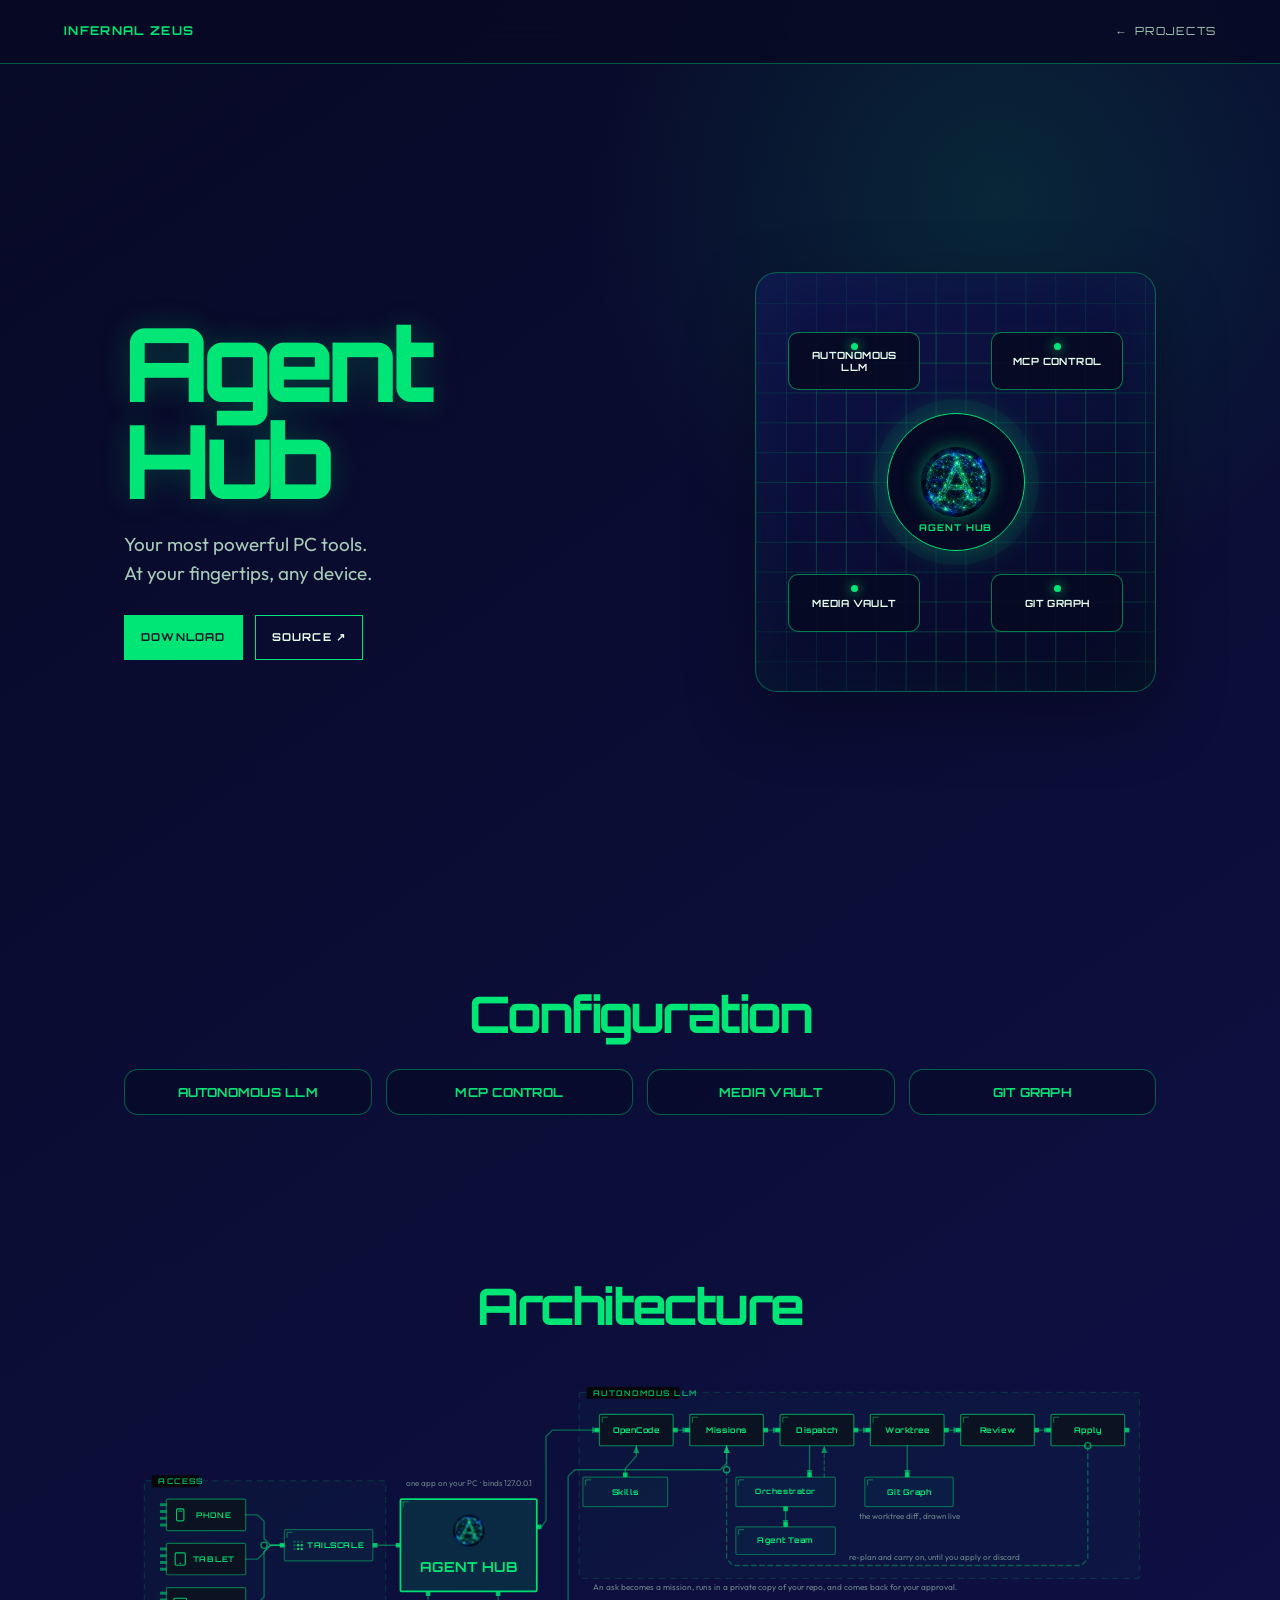
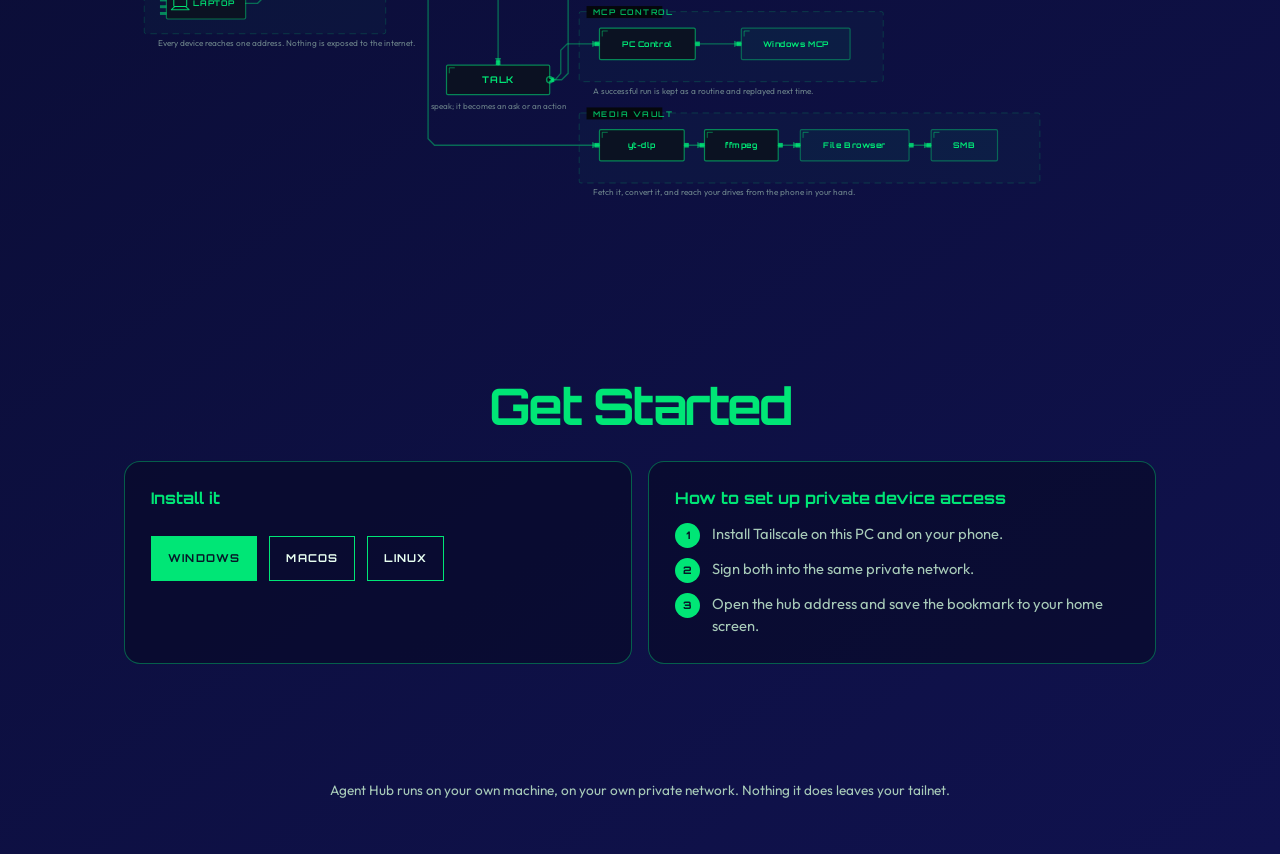
==== commit 031f6123: "v0.0.3.1" ====
--- a/Agent-Hub/index.html
+++ b/Agent-Hub/index.html
@@ -11,7 +11,7 @@
   <style>
     :root{--bg:#070a25;--surface:#0d1247;--ink:#e8fff1;--muted:#a8cbb9;--green:#00e676;--line:rgba(0,230,118,.38)}*{box-sizing:border-box}html{scroll-behavior:smooth}body{margin:0;background:radial-gradient(circle at 78% 8%,rgba(0,230,118,.12),transparent 26rem),linear-gradient(145deg,#070a25,#10124e);color:var(--ink);font-family:Outfit,system-ui,sans-serif;line-height:1.5}a{color:inherit;text-decoration:none}.nav{height:64px;display:flex;align-items:center;justify-content:space-between;padding:0 clamp(20px,5vw,76px);border-bottom:1px solid var(--line);background:rgba(7,10,37,.86);backdrop-filter:blur(15px);position:sticky;top:0;z-index:2}.brand,.back,.eyebrow,.button{font-family:Orbitron,sans-serif;letter-spacing:.11em;text-transform:uppercase}.brand{font-size:.76rem;font-weight:700;color:var(--green)}.back{font-size:.7rem;color:var(--muted)}.back:hover{color:var(--green)}main{overflow:hidden}.hero{max-width:1160px;margin:auto;min-height:calc(100vh - 64px);padding:clamp(54px,9vw,112px) clamp(20px,5vw,76px);display:grid;grid-template-columns:1.15fr .85fr;gap:clamp(34px,7vw,96px);align-items:center}.eyebrow{font-size:.68rem;color:var(--green)}h1{font:800 clamp(3rem,8vw,6.4rem)/.94 Orbitron,sans-serif;letter-spacing:-.07em;color:var(--green);margin:.7rem 0 1.4rem;text-shadow:0 0 30px rgba(0,230,118,.22)}.lead{max-width:590px;margin:0;color:var(--muted);font-size:clamp(1rem,1.7vw,1.18rem)}.actions{display:flex;flex-wrap:wrap;gap:12px;margin-top:28px}.button{display:inline-flex;align-items:center;justify-content:center;min-height:45px;padding:0 16px;border:1px solid var(--green);font-size:.68rem;font-weight:700;transition:.2s}.button.primary{background:var(--green);color:#061728}.button:hover{transform:translateY(-2px);box-shadow:0 0 24px rgba(0,230,118,.24)}.hub-panel{position:relative;min-height:420px;border:1px solid var(--line);border-radius:22px;background:linear-gradient(155deg,rgba(16,18,78,.88),rgba(5,8,30,.78));box-shadow:inset 0 0 70px rgba(0,230,118,.06),0 24px 70px rgba(0,0,0,.3);overflow:hidden}.hub-panel:before{content:"";position:absolute;inset:0;background:linear-gradient(rgba(0,230,118,.075) 1px,transparent 1px),linear-gradient(90deg,rgba(0,230,118,.075) 1px,transparent 1px);background-size:30px 30px;mask-image:linear-gradient(to bottom,black,rgba(0,0,0,.45));animation:gridPulse 3.2s ease-in-out infinite}.hub-panel:after{content:"";position:absolute;left:50%;top:50%;width:40px;height:40px;transform:translate(-50%,-50%);border-radius:50%;background:radial-gradient(circle,rgba(0,230,118,.46),rgba(0,230,118,0) 70%);animation:sourceGlow 3.2s ease-out infinite;pointer-events:none}.hub-panel.grid-hit:before{animation:clickGrid .7s ease-out}.hub-panel.grid-hit:after{animation:clickGlow .7s ease-out}.hub-core{position:absolute;left:50%;top:50%;z-index:2;width:138px;height:138px;transform:translate(-50%,-50%);display:grid;place-items:center;border:1px solid var(--green);border-radius:50%;background:rgba(6,10,34,.94);box-shadow:0 0 0 14px rgba(0,230,118,.055),0 0 34px rgba(0,230,118,.28);cursor:pointer;transition:transform .18s,box-shadow .18s}.hub-core:hover{transform:translate(-50%,-50%) scale(1.04);box-shadow:0 0 0 18px rgba(0,230,118,.08),0 0 42px rgba(0,230,118,.44)}.hub-core:active{transform:translate(-50%,-50%) scale(.96)}.hub-icon{position:relative;width:70px;height:70px;border-radius:50%;object-fit:cover;box-shadow:0 0 18px rgba(0,230,118,.5)}.hub-core span{position:absolute;bottom:17px;font:700 .58rem Orbitron,sans-serif;letter-spacing:.1em;color:var(--green)}.node{position:absolute;z-index:1;width:132px;min-height:58px;display:grid;place-items:center;padding:10px 9px;border:1px solid rgba(0,230,118,.52);border-radius:10px;background:rgba(6,10,34,.88);text-align:center;font:700 .62rem Orbitron,sans-serif;letter-spacing:.04em}.node:before{content:"";position:absolute;top:10px;width:7px;height:7px;border-radius:50%;background:var(--green);box-shadow:0 0 12px var(--green);animation:blink 1.7s ease-in-out infinite}.node.missions{top:14%;left:8%}.node.pc{top:14%;right:8%}.node.media{bottom:14%;left:8%}.node.graph{bottom:14%;right:8%}@keyframes blink{50%{opacity:.28;box-shadow:0 0 3px var(--green)}}@keyframes gridPulse{0%,100%{opacity:.38;background-size:30px 30px}50%{opacity:.86;background-size:34px 34px}}@keyframes sourceGlow{0%{transform:translate(-50%,-50%) scale(.5);opacity:.8}100%{transform:translate(-50%,-50%) scale(8);opacity:0}}@keyframes clickGrid{0%{opacity:1;background-size:30px 30px}100%{opacity:.25;background-size:44px 44px}}@keyframes clickGlow{0%{transform:translate(-50%,-50%) scale(.5);opacity:1}100%{transform:translate(-50%,-50%) scale(13);opacity:0}}section{max-width:1160px;margin:auto;padding:78px clamp(20px,5vw,76px)}.section-head{max-width:680px;margin-bottom:28px}.section-head h2{margin:.6rem 0;font:700 clamp(1.8rem,4vw,3.15rem)/1.05 Orbitron,sans-serif;letter-spacing:-.05em;color:var(--green)}.section-head p{margin:0;color:var(--muted)}.cards{display:grid;grid-template-columns:repeat(4,1fr);gap:14px}.card{min-height:136px;padding:22px;border:1px solid var(--line);border-radius:14px;background:rgba(7,10,37,.56);cursor:pointer;transition:transform .18s,border-color .18s}.card:hover,.card.open{border-color:var(--green);transform:translateY(-3px)}.num{font:700 .8rem Orbitron,sans-serif;color:var(--green)}.card h3{margin:14px 0 0;font:700 .78rem Orbitron,sans-serif;letter-spacing:.02em;white-space:nowrap;text-align:center}.card p{margin:0;color:var(--muted);font-size:.87rem;text-align:center}.how{display:grid;grid-template-columns:1fr 1fr;gap:16px}.how-box{padding:26px;border:1px solid var(--line);border-radius:16px;background:rgba(7,10,37,.58)}.how-box h3{margin:0 0 13px;font:700 1rem Orbitron,sans-serif;color:var(--green)}.how-box p{margin:0;color:var(--muted)}.note{margin-top:14px!important;font-size:.8rem;opacity:.75}.steps{display:grid;gap:10px;margin-top:15px}.step{display:grid;grid-template-columns:27px 1fr;gap:10px;align-items:start;color:var(--muted);font-size:.92rem}.step b{width:25px;height:25px;display:grid;place-items:center;border-radius:50%;background:var(--green);color:#071828;font:800 .65rem Orbitron,sans-serif}.footer{padding:38px 20px 54px;text-align:center;color:var(--muted);font-size:.85rem}@media(max-width:760px){.hero{grid-template-columns:1fr;padding-top:54px}.hub-panel{min-height:370px}.cards,.how{grid-template-columns:1fr}.node{width:108px;font-size:.52rem}.node.missions{left:4%}.node.pc{right:4%}.node.media{left:4%}.node.graph{right:4%}.hub-core{width:120px;height:120px}.hub-icon{width:62px;height:62px}}@media(prefers-reduced-motion:reduce){*{animation:none!important;scroll-behavior:auto!important}}
   </style>
-<style>#hub-grid{position:absolute;inset:0;width:100%;height:100%;pointer-events:none}.hub-panel:before,.hub-panel:after{display:none}.hub-core:hover,.hub-core:active{transform:translate(-50%,-50%)!important}</style><style>.control-head{text-align:center;margin-left:auto;margin-right:auto}.card{cursor:default}#hub-grid{transition:opacity .16s linear}#config .section-head,#architecture .section-head,#download .section-head{text-align:center;margin-left:auto;margin-right:auto}.card{min-height:0;padding:14px 12px}.card h3{margin:0;white-space:normal;overflow-wrap:anywhere;color:var(--green)}.card p{font-size:.82rem;line-height:1.45;overflow-wrap:anywhere}.card p i{display:block;margin-top:6px;font-style:normal;font-size:.74rem;opacity:.62}.card>p{display:grid;grid-template-rows:0fr;overflow:hidden;transition:grid-template-rows .24s ease,margin .24s ease}.card>p>span{min-height:0;overflow:hidden}.card.open>p,.card:hover>p,.card:focus-within>p{grid-template-rows:1fr;margin-top:10px}.card{overflow:hidden}.arch{max-width:1060px;margin:0 auto}.arch-svg{width:100%;height:auto;display:block}.arch-tall{display:none}@media(max-width:760px){.arch-wide{display:none}.arch-tall{display:block}}.arch-tall{display:none}@media(max-width:760px){.arch-wide{display:none}.arch-tall{display:block}}.back{display:inline-flex;align-items:center;gap:7px;line-height:1}.back-arrow{display:inline-block;font-size:1.05em;line-height:1;transform:translateY(-.5px)}</style></head>
+<style>#hub-grid{position:absolute;inset:0;width:100%;height:100%;pointer-events:none}.hub-panel:before,.hub-panel:after{display:none}.hub-core:hover,.hub-core:active{transform:translate(-50%,-50%)!important}</style><style>.control-head{text-align:center;margin-left:auto;margin-right:auto}.card{cursor:default}#hub-grid{transition:opacity .16s linear}#config .section-head,#architecture .section-head,#download .section-head{text-align:center;margin-left:auto;margin-right:auto}.card{min-height:0;padding:14px 12px}.card h3{margin:0;white-space:normal;overflow-wrap:anywhere;color:var(--green)}.card p{font-size:.82rem;line-height:1.45;overflow-wrap:anywhere}.card p i{display:block;margin-top:6px;font-style:normal;font-size:.74rem;opacity:.62}.card>p{display:grid;grid-template-rows:0fr;overflow:hidden;transition:grid-template-rows .24s ease,margin .24s ease}.card>p>span{min-height:0;overflow:hidden}.card.open>p,.card:hover>p,.card:focus-within>p{grid-template-rows:1fr;margin-top:10px}.card{overflow:hidden}.arch{max-width:1060px;margin:0 auto}.arch-svg{width:100%;height:auto;display:block}.arch-tall{display:none}@media(max-width:760px){.arch-wide{display:none}.arch-tall{display:block}}.back{display:inline-flex;align-items:center;gap:7px;line-height:1}.back-arrow{display:inline-block;font-size:1.05em;line-height:1;transform:translateY(-.5px)}</style></head>
 <body>
   <nav class="nav"><a class="brand" href="../">Infernal Zeus</a><a class="back" href="../#projects"><span class="back-arrow">←</span>Projects</a></nav>
   <main>
@@ -20,7 +20,7 @@
       <div class="hub-panel" aria-label="Interactive Agent Hub system preview"><canvas id="hub-grid" aria-hidden="true"></canvas><div class="node missions">AUTONOMOUS LLM</div><div class="node pc">MCP CONTROL</div><div class="node media">MEDIA VAULT</div><div class="node graph">GIT GRAPH</div><button class="hub-core" type="button" aria-label="Pulse the Agent Hub grid"><img class="hub-icon" src="../assets/agent-hub/agent-hub-mark.png" width="70" height="70" alt="Agent Hub icon"><span>AGENT HUB</span></button></div>
     </header>
     <section id="config"><div class="section-head control-head"><h2>Configuration</h2></div><div class="cards"><article class="card" tabindex="0"><h3>AUTONOMOUS LLM</h3><p><span>Dispatch · Worktrees · Review · Apply<i>OpenCode · Claude</i></span></p></article><article class="card" tabindex="0"><h3>MCP CONTROL</h3><p><span>Speak · Learned routines · Approve<i>Windows MCP</i></span></p></article><article class="card" tabindex="0"><h3>MEDIA VAULT</h3><p><span>Download · Convert · Browse · Receive<i>yt-dlp · ffmpeg</i></span></p></article><article class="card" tabindex="0"><h3>GIT GRAPH</h3><p><span>Repo status · Worktree diff<i>git</i></span></p></article></div></section>
-    <section id="architecture"><div class="section-head control-head"><h2>Architecture</h2></div><div class="arch"><svg class="arch-svg arch-wide" viewBox="0 0 1080 470" xmlns="http://www.w3.org/2000/svg" role="img" aria-label="Your devices reach the Hub over Tailscale. OpenCode feeds Missions, which dispatch into a git worktree; you review and apply, and the worktree feeds the Git Graph. PC control and media branch off the Hub."><rect x="34.0" y="65.0" width="24.0" height="40.0" rx="5.0" fill="none" stroke="#00e676" stroke-width="1.7"/><line x1="41.5" y1="71.0" x2="50.5" y2="71.0" stroke="#00e676" stroke-width="1.5" stroke-linecap="round"/><text x="46" y="125" text-anchor="middle" fill="#a8cbb9" font-family="Outfit,Segoe UI,sans-serif" font-size="9.5">Phone</text><path d="M72,85 C97,85 97,195 122,195" fill="none" stroke="#00e676" stroke-opacity="0.38" stroke-width="1.7"/><circle cx="122" cy="195" r="2.4" fill="#00e676" fill-opacity=".6"/><rect x="28.0" y="172.0" width="36.0" height="46.0" rx="5.0" fill="none" stroke="#00e676" stroke-width="1.7"/><circle cx="46.0" cy="212.5" r="2.2" fill="#00e676"/><text x="46" y="235" text-anchor="middle" fill="#a8cbb9" font-family="Outfit,Segoe UI,sans-serif" font-size="9.5">Tablet</text><path d="M72,195 C97,195 97,195 122,195" fill="none" stroke="#00e676" stroke-opacity="0.38" stroke-width="1.7"/><circle cx="122" cy="195" r="2.4" fill="#00e676" fill-opacity=".6"/><rect x="21.0" y="286.5" width="50.0" height="31.0" rx="3" fill="none" stroke="#00e676" stroke-width="1.7"/><path d="M14.0,323.5 L24.0,317.5 L68.0,317.5 L78.0,323.5 Z" fill="none" stroke="#00e676" stroke-width="1.7" stroke-linejoin="round"/><text x="46" y="345" text-anchor="middle" fill="#a8cbb9" font-family="Outfit,Segoe UI,sans-serif" font-size="9.5">Laptop</text><path d="M72,305 C97,305 97,195 122,195" fill="none" stroke="#00e676" stroke-opacity="0.38" stroke-width="1.7"/><circle cx="122" cy="195" r="2.4" fill="#00e676" fill-opacity=".6"/><circle cx="145" cy="195" r="23" fill="rgba(0,230,118,.09)" stroke="#00e676" stroke-width="1.5"/><circle cx="140.5" cy="195" r="8.3" fill="none" stroke="#00e676" stroke-width="1.9"/><circle cx="149.5" cy="195" r="8.3" fill="none" stroke="#00e676" stroke-width="1.9"/><text x="145.0" y="236" text-anchor="middle" fill="#a8cbb9" font-family="Outfit,Segoe UI,sans-serif" font-size="9.5">Tailscale</text><path d="M168,195 C189,195 189,195 210,195" fill="none" stroke="#00e676" stroke-opacity="0.38" stroke-width="1.7"/><circle cx="210" cy="195" r="2.4" fill="#00e676" fill-opacity=".6"/><rect x="210" y="160" width="140" height="70" rx="9" fill="rgba(0,230,118,.12)" stroke="#00e676" stroke-opacity="0.9" stroke-width="2"/><text x="280.0" y="200" text-anchor="middle" fill="#00e676" font-family="Orbitron,Segoe UI,sans-serif" font-size="15" font-weight="700" letter-spacing="1.2">AGENT HUB</text><text x="280.0" y="248" text-anchor="middle" fill="#a8cbb9" font-family="Outfit,Segoe UI,sans-serif" font-size="9.5">your PC, one address</text><rect x="392" y="24" width="104" height="38" rx="9" fill="rgba(0,230,118,.06)" stroke="#00e676" stroke-opacity="0.55" stroke-width="1.4"/><text x="444.0" y="47" text-anchor="middle" fill="#00e676" font-family="Orbitron,Segoe UI,sans-serif" font-size="11" font-weight="700" letter-spacing="0.5">OpenCode</text><text x="444.0" y="18" text-anchor="middle" fill="#a8cbb9" font-family="Outfit,Segoe UI,sans-serif" font-size="9.5">agent runtime</text><path d="M496,43 C518,43 518,43 540,43" fill="none" stroke="#00e676" stroke-opacity="0.38" stroke-width="1.7"/><circle cx="540" cy="43" r="2.4" fill="#00e676" fill-opacity=".6"/><rect x="540" y="24" width="96" height="38" rx="9" fill="rgba(13,18,71,.75)" stroke="#00e676" stroke-opacity="0.42" stroke-width="1.4"/><text x="588.0" y="47" text-anchor="middle" fill="#00e676" font-family="Orbitron,Segoe UI,sans-serif" font-size="11" font-weight="700" letter-spacing="0.5">Missions</text><path d="M588,62 C588,79 588,79 588,96" fill="none" stroke="#00e676" stroke-opacity="0.38" stroke-width="1.7"/><circle cx="588" cy="96" r="2.4" fill="#00e676" fill-opacity=".6"/><rect x="540" y="96" width="96" height="38" rx="9" fill="rgba(13,18,71,.75)" stroke="#00e676" stroke-opacity="0.42" stroke-width="1.4"/><text x="588.0" y="119" text-anchor="middle" fill="#00e676" font-family="Orbitron,Segoe UI,sans-serif" font-size="11" font-weight="700" letter-spacing="0.5">Dispatch</text><path d="M636,115 C660,115 660,86 684,86" fill="none" stroke="#00e676" stroke-opacity="0.38" stroke-width="1.7"/><circle cx="684" cy="86" r="2.4" fill="#00e676" fill-opacity=".6"/><rect x="684" y="67" width="104" height="38" rx="9" fill="rgba(13,18,71,.75)" stroke="#00e676" stroke-opacity="0.42" stroke-width="1.4"/><text x="736.0" y="90" text-anchor="middle" fill="#00e676" font-family="Orbitron,Segoe UI,sans-serif" font-size="11" font-weight="700" letter-spacing="0.5">Orchestrator</text><path d="M636,115 C660,115 660,144 684,144" fill="none" stroke="#00e676" stroke-opacity="0.38" stroke-width="1.7"/><circle cx="684" cy="144" r="2.4" fill="#00e676" fill-opacity=".6"/><rect x="684" y="125" width="104" height="38" rx="9" fill="rgba(13,18,71,.75)" stroke="#00e676" stroke-opacity="0.42" stroke-width="1.4"/><text x="736.0" y="148" text-anchor="middle" fill="#00e676" font-family="Orbitron,Segoe UI,sans-serif" font-size="11" font-weight="700" letter-spacing="0.5">Worktree</text><text x="736.0" y="178" text-anchor="middle" fill="#a8cbb9" font-family="Outfit,Segoe UI,sans-serif" font-size="9.5">private copy of your repo</text><path d="M788,144 C812,144 812,144 836,144" fill="none" stroke="#00e676" stroke-opacity="0.38" stroke-width="1.7"/><circle cx="836" cy="144" r="2.4" fill="#00e676" fill-opacity=".6"/><rect x="836" y="125" width="84" height="38" rx="9" fill="rgba(13,18,71,.75)" stroke="#00e676" stroke-opacity="0.42" stroke-width="1.4"/><text x="878.0" y="148" text-anchor="middle" fill="#00e676" font-family="Orbitron,Segoe UI,sans-serif" font-size="11" font-weight="700" letter-spacing="0.5">Review</text><path d="M920,144 C941,144 941,144 962,144" fill="none" stroke="#00e676" stroke-opacity="0.38" stroke-width="1.7"/><circle cx="962" cy="144" r="2.4" fill="#00e676" fill-opacity=".6"/><rect x="962" y="125" width="92" height="38" rx="9" fill="rgba(13,18,71,.75)" stroke="#00e676" stroke-opacity="0.42" stroke-width="1.4"/><text x="1008.0" y="148" text-anchor="middle" fill="#00e676" font-family="Orbitron,Segoe UI,sans-serif" font-size="11" font-weight="700" letter-spacing="0.5">Apply</text><text x="1008.0" y="178" text-anchor="middle" fill="#a8cbb9" font-family="Outfit,Segoe UI,sans-serif" font-size="9.5">or discard</text><path d="M350,180 C371,180 371,43 392,43" fill="none" stroke="#00e676" stroke-opacity="0.38" stroke-width="1.7"/><circle cx="392" cy="43" r="2.4" fill="#00e676" fill-opacity=".6"/><path d="M736,163 C736,188 736,188 736,214" fill="none" stroke="#00e676" stroke-opacity="0.28" stroke-width="1.7" stroke-dasharray="4 4"/><circle cx="736" cy="214" r="2.4" fill="#00e676" fill-opacity=".6"/><rect x="672" y="214" width="128" height="40" rx="9" fill="rgba(13,18,71,.75)" stroke="#00e676" stroke-opacity="0.42" stroke-width="1.4"/><text x="736.0" y="238" text-anchor="middle" fill="#00e676" font-family="Orbitron,Segoe UI,sans-serif" font-size="11" font-weight="700" letter-spacing="0.5">Git Graph</text><text x="736.0" y="268" text-anchor="middle" fill="#a8cbb9" font-family="Outfit,Segoe UI,sans-serif" font-size="9.5">worktree diff, live from git</text><path d="M350,205 C371,205 371,320 392,320" fill="none" stroke="#00e676" stroke-opacity="0.38" stroke-width="1.7"/><circle cx="392" cy="320" r="2.4" fill="#00e676" fill-opacity=".6"/><rect x="392" y="300" width="128" height="40" rx="9" fill="rgba(13,18,71,.75)" stroke="#00e676" stroke-opacity="0.42" stroke-width="1.4"/><text x="456.0" y="324" text-anchor="middle" fill="#00e676" font-family="Orbitron,Segoe UI,sans-serif" font-size="11" font-weight="700" letter-spacing="0.5">PC Control</text><text x="456.0" y="354" text-anchor="middle" fill="#a8cbb9" font-family="Outfit,Segoe UI,sans-serif" font-size="9.5">TALK, routines, approved</text><path d="M520,320 C543,320 543,320 566,320" fill="none" stroke="#00e676" stroke-opacity="0.38" stroke-width="1.7"/><circle cx="566" cy="320" r="2.4" fill="#00e676" fill-opacity=".6"/><rect x="566" y="300" width="120" height="40" rx="9" fill="rgba(0,230,118,.06)" stroke="#00e676" stroke-opacity="0.55" stroke-width="1.4"/><text x="626.0" y="324" text-anchor="middle" fill="#00e676" font-family="Orbitron,Segoe UI,sans-serif" font-size="11" font-weight="700" letter-spacing="0.5">Windows MCP</text><path d="M350,218 C371,218 371,404 392,404" fill="none" stroke="#00e676" stroke-opacity="0.38" stroke-width="1.7"/><circle cx="392" cy="404" r="2.4" fill="#00e676" fill-opacity=".6"/><rect x="392" y="384" width="128" height="40" rx="9" fill="rgba(13,18,71,.75)" stroke="#00e676" stroke-opacity="0.42" stroke-width="1.4"/><text x="456.0" y="408" text-anchor="middle" fill="#00e676" font-family="Orbitron,Segoe UI,sans-serif" font-size="11" font-weight="700" letter-spacing="0.5">Media</text><text x="456.0" y="438" text-anchor="middle" fill="#a8cbb9" font-family="Outfit,Segoe UI,sans-serif" font-size="9.5">download, convert, browse</text><path d="M520,404 C543,404 543,404 566,404" fill="none" stroke="#00e676" stroke-opacity="0.38" stroke-width="1.7"/><circle cx="566" cy="404" r="2.4" fill="#00e676" fill-opacity=".6"/><rect x="566" y="384" width="120" height="40" rx="9" fill="rgba(0,230,118,.06)" stroke="#00e676" stroke-opacity="0.55" stroke-width="1.4"/><text x="626.0" y="408" text-anchor="middle" fill="#00e676" font-family="Orbitron,Segoe UI,sans-serif" font-size="11" font-weight="700" letter-spacing="0.5">File Browser</text><path d="M686,404 C708,404 708,404 730,404" fill="none" stroke="#00e676" stroke-opacity="0.38" stroke-width="1.7"/><circle cx="730" cy="404" r="2.4" fill="#00e676" fill-opacity=".6"/><rect x="730" y="384" width="96" height="40" rx="9" fill="rgba(0,230,118,.06)" stroke="#00e676" stroke-opacity="0.55" stroke-width="1.4"/><text x="778.0" y="408" text-anchor="middle" fill="#00e676" font-family="Orbitron,Segoe UI,sans-serif" font-size="11" font-weight="700" letter-spacing="0.5">SMB</text></svg><svg class="arch-svg arch-tall" viewBox="0 0 360 892" xmlns="http://www.w3.org/2000/svg" role="img" aria-label="Your devices reach the Hub over Tailscale, which runs the missions pipeline, PC control and media."><rect x="52.4" y="28.0" width="19.2" height="32.0" rx="4.0" fill="none" stroke="#00e676" stroke-width="1.7"/><line x1="58.4" y1="32.8" x2="65.6" y2="32.8" stroke="#00e676" stroke-width="1.5" stroke-linecap="round"/><text x="62" y="78" text-anchor="middle" fill="#a8cbb9" font-family="Outfit,Segoe UI,sans-serif" font-size="9">Phone</text><path d="M62,84 C62,97 180,97 180,110" fill="none" stroke="#00e676" stroke-opacity="0.38" stroke-width="1.7"/><circle cx="180" cy="110" r="2.4" fill="#00e676" fill-opacity=".6"/><rect x="165.6" y="25.6" width="28.8" height="36.8" rx="4.0" fill="none" stroke="#00e676" stroke-width="1.7"/><circle cx="180.0" cy="58.0" r="1.8" fill="#00e676"/><text x="180" y="78" text-anchor="middle" fill="#a8cbb9" font-family="Outfit,Segoe UI,sans-serif" font-size="9">Tablet</text><path d="M180,84 C180,97 180,97 180,110" fill="none" stroke="#00e676" stroke-opacity="0.38" stroke-width="1.7"/><circle cx="180" cy="110" r="2.4" fill="#00e676" fill-opacity=".6"/><rect x="278.0" y="29.2" width="40.0" height="24.8" rx="3" fill="none" stroke="#00e676" stroke-width="1.7"/><path d="M272.4,58.8 L280.4,54.0 L315.6,54.0 L323.6,58.8 Z" fill="none" stroke="#00e676" stroke-width="1.7" stroke-linejoin="round"/><text x="298" y="78" text-anchor="middle" fill="#a8cbb9" font-family="Outfit,Segoe UI,sans-serif" font-size="9">Laptop</text><path d="M298,84 C298,97 180,97 180,110" fill="none" stroke="#00e676" stroke-opacity="0.38" stroke-width="1.7"/><circle cx="180" cy="110" r="2.4" fill="#00e676" fill-opacity=".6"/><circle cx="180.0" cy="132" r="19" fill="rgba(0,230,118,.09)" stroke="#00e676" stroke-width="1.5"/><circle cx="175.5" cy="132" r="6.8" fill="none" stroke="#00e676" stroke-width="1.9"/><circle cx="184.5" cy="132" r="6.8" fill="none" stroke="#00e676" stroke-width="1.9"/><text x="180.0" y="166" text-anchor="middle" fill="#a8cbb9" font-family="Outfit,Segoe UI,sans-serif" font-size="9.5">Tailscale</text><path d="M180,176 C180,185 180,185 180,194" fill="none" stroke="#00e676" stroke-opacity="0.38" stroke-width="1.7"/><circle cx="180" cy="194" r="2.4" fill="#00e676" fill-opacity=".6"/><rect x="102.0" y="194" width="156" height="54" rx="9" fill="rgba(0,230,118,.12)" stroke="#00e676" stroke-opacity="0.9" stroke-width="2"/><text x="180.0" y="226" text-anchor="middle" fill="#00e676" font-family="Orbitron,Segoe UI,sans-serif" font-size="15" font-weight="700" letter-spacing="1.2">AGENT HUB</text><path d="M180,248 C180,256 180,256 180,264" fill="none" stroke="#00e676" stroke-opacity="0.38" stroke-width="1.7"/><circle cx="180" cy="264" r="2.4" fill="#00e676" fill-opacity=".6"/><rect x="125.0" y="264" width="110" height="36" rx="9" fill="rgba(0,230,118,.06)" stroke="#00e676" stroke-opacity="0.55" stroke-width="1.4"/><text x="180.0" y="286" text-anchor="middle" fill="#00e676" font-family="Orbitron,Segoe UI,sans-serif" font-size="11" font-weight="700" letter-spacing="0.5">OpenCode</text><path d="M180,300 C180,308 180,308 180,316" fill="none" stroke="#00e676" stroke-opacity="0.38" stroke-width="1.7"/><circle cx="180" cy="316" r="2.4" fill="#00e676" fill-opacity=".6"/><rect x="125.0" y="316" width="110" height="36" rx="9" fill="rgba(13,18,71,.75)" stroke="#00e676" stroke-opacity="0.42" stroke-width="1.4"/><text x="180.0" y="338" text-anchor="middle" fill="#00e676" font-family="Orbitron,Segoe UI,sans-serif" font-size="11" font-weight="700" letter-spacing="0.5">Missions</text><path d="M180,352 C180,360 180,360 180,368" fill="none" stroke="#00e676" stroke-opacity="0.38" stroke-width="1.7"/><circle cx="180" cy="368" r="2.4" fill="#00e676" fill-opacity=".6"/><rect x="125.0" y="368" width="110" height="36" rx="9" fill="rgba(13,18,71,.75)" stroke="#00e676" stroke-opacity="0.42" stroke-width="1.4"/><text x="180.0" y="390" text-anchor="middle" fill="#00e676" font-family="Orbitron,Segoe UI,sans-serif" font-size="11" font-weight="700" letter-spacing="0.5">Dispatch</text><path d="M180,404 C180,412 180,412 180,420" fill="none" stroke="#00e676" stroke-opacity="0.38" stroke-width="1.7"/><circle cx="180" cy="420" r="2.4" fill="#00e676" fill-opacity=".6"/><rect x="125.0" y="420" width="110" height="36" rx="9" fill="rgba(13,18,71,.75)" stroke="#00e676" stroke-opacity="0.42" stroke-width="1.4"/><text x="180.0" y="442" text-anchor="middle" fill="#00e676" font-family="Orbitron,Segoe UI,sans-serif" font-size="11" font-weight="700" letter-spacing="0.5">Worktree</text><path d="M180,456 C180,464 180,464 180,472" fill="none" stroke="#00e676" stroke-opacity="0.38" stroke-width="1.7"/><circle cx="180" cy="472" r="2.4" fill="#00e676" fill-opacity=".6"/><rect x="125.0" y="472" width="110" height="36" rx="9" fill="rgba(13,18,71,.75)" stroke="#00e676" stroke-opacity="0.42" stroke-width="1.4"/><text x="180.0" y="494" text-anchor="middle" fill="#00e676" font-family="Orbitron,Segoe UI,sans-serif" font-size="11" font-weight="700" letter-spacing="0.5">Review</text><path d="M180,508 C180,516 180,516 180,524" fill="none" stroke="#00e676" stroke-opacity="0.38" stroke-width="1.7"/><circle cx="180" cy="524" r="2.4" fill="#00e676" fill-opacity=".6"/><rect x="125.0" y="524" width="110" height="36" rx="9" fill="rgba(13,18,71,.75)" stroke="#00e676" stroke-opacity="0.42" stroke-width="1.4"/><text x="180.0" y="546" text-anchor="middle" fill="#00e676" font-family="Orbitron,Segoe UI,sans-serif" font-size="11" font-weight="700" letter-spacing="0.5">Apply</text><text x="180.0" y="574" text-anchor="middle" fill="#a8cbb9" font-family="Outfit,Segoe UI,sans-serif" font-size="9.5">a private copy of your repo; apply or discard</text><path d="M180,574 C180,582 180,582 180,590" fill="none" stroke="#00e676" stroke-opacity="0.38" stroke-width="1.7"/><circle cx="180" cy="590" r="2.4" fill="#00e676" fill-opacity=".6"/><rect x="124.5" y="590" width="111" height="36" rx="9" fill="rgba(13,18,71,.75)" stroke="#00e676" stroke-opacity="0.42" stroke-width="1.4"/><text x="180.0" y="612" text-anchor="middle" fill="#00e676" font-family="Orbitron,Segoe UI,sans-serif" font-size="11" font-weight="700" letter-spacing="0.5">Git Graph</text><text x="180.0" y="640" text-anchor="middle" fill="#a8cbb9" font-family="Outfit,Segoe UI,sans-serif" font-size="9.5">worktree diff, live from git</text><path d="M180,640 C180,648 180,648 180,656" fill="none" stroke="#00e676" stroke-opacity="0.38" stroke-width="1.7"/><circle cx="180" cy="656" r="2.4" fill="#00e676" fill-opacity=".6"/><rect x="120.0" y="656" width="120" height="36" rx="9" fill="rgba(13,18,71,.75)" stroke="#00e676" stroke-opacity="0.42" stroke-width="1.4"/><text x="180.0" y="678" text-anchor="middle" fill="#00e676" font-family="Orbitron,Segoe UI,sans-serif" font-size="11" font-weight="700" letter-spacing="0.5">PC Control</text><path d="M180,692 C180,700 180,700 180,708" fill="none" stroke="#00e676" stroke-opacity="0.38" stroke-width="1.7"/><circle cx="180" cy="708" r="2.4" fill="#00e676" fill-opacity=".6"/><rect x="115.5" y="708" width="129" height="36" rx="9" fill="rgba(0,230,118,.06)" stroke="#00e676" stroke-opacity="0.55" stroke-width="1.4"/><text x="180.0" y="730" text-anchor="middle" fill="#00e676" font-family="Orbitron,Segoe UI,sans-serif" font-size="11" font-weight="700" letter-spacing="0.5">Windows MCP</text><text x="180.0" y="758" text-anchor="middle" fill="#a8cbb9" font-family="Outfit,Segoe UI,sans-serif" font-size="9.5">TALK, routines, approved</text><path d="M180,758 C180,766 180,766 180,774" fill="none" stroke="#00e676" stroke-opacity="0.38" stroke-width="1.7"/><circle cx="180" cy="774" r="2.4" fill="#00e676" fill-opacity=".6"/><rect x="125.0" y="774" width="110" height="36" rx="9" fill="rgba(13,18,71,.75)" stroke="#00e676" stroke-opacity="0.42" stroke-width="1.4"/><text x="180.0" y="796" text-anchor="middle" fill="#00e676" font-family="Orbitron,Segoe UI,sans-serif" font-size="11" font-weight="700" letter-spacing="0.5">Media</text><path d="M180,810 C180,818 180,818 180,826" fill="none" stroke="#00e676" stroke-opacity="0.38" stroke-width="1.7"/><circle cx="180" cy="826" r="2.4" fill="#00e676" fill-opacity=".6"/><rect x="111.0" y="826" width="138" height="36" rx="9" fill="rgba(0,230,118,.06)" stroke="#00e676" stroke-opacity="0.55" stroke-width="1.4"/><text x="180.0" y="848" text-anchor="middle" fill="#00e676" font-family="Orbitron,Segoe UI,sans-serif" font-size="11" font-weight="700" letter-spacing="0.5">File Browser</text><text x="180.0" y="876" text-anchor="middle" fill="#a8cbb9" font-family="Outfit,Segoe UI,sans-serif" font-size="9.5">download, convert, browse</text></svg></div></section>
+    <section id="architecture"><div class="section-head control-head"><h2>Architecture</h2></div><div class="arch"><svg class="arch-svg arch-wide" viewBox="0 0 1120 492" xmlns="http://www.w3.org/2000/svg" role="img" aria-label="Agent Hub drawn as a circuit board. Phone, tablet and laptop connect through Tailscale to the Hub on your PC. The Hub feeds the autonomous LLM pipeline - OpenCode, fed by the skill library; Missions; Dispatch, which works both ways with the orchestrator that runs the agent team; a git worktree that draws the Git Graph; Review and Apply, which loops back - and the media tools. TALK, the voice surface, is wired into both the pipeline and PC control through Windows MCP."><defs><marker id="ah" viewBox="0 0 8 8" refX="7" refY="4" markerWidth="6" markerHeight="6" orient="auto-start-reverse"><path d="M0,1 L7,4 L0,7 z" fill="#00e676" fill-opacity=".55"/></marker></defs><rect x="22" y="130" width="262" height="166" rx="2" fill="#00e676" fill-opacity=".022" stroke="#00e676" stroke-opacity=".2" stroke-width="1" stroke-dasharray="7 5"/><rect x="30" y="124" width="51.2" height="13" fill="#05070c"/><text x="37" y="134" fill="#00e676" fill-opacity=".75" font-family="Orbitron,Segoe UI,sans-serif" font-size="8.5" font-weight="700" letter-spacing="1.6">ACCESS</text><text x="37" y="309" fill="#a8cbb9" fill-opacity=".62" font-family="Outfit,Segoe UI,sans-serif" font-size="9">Every device reaches one address. Nothing is exposed to the internet.</text><rect x="46" y="150" width="86" height="34" rx="1.5" fill="#0b1220" fill-opacity=".92" stroke="#00e676" stroke-opacity=".45" stroke-width="1.3"/><rect x="39" y="154.4" width="7" height="3.2" fill="#00e676" fill-opacity=".55"/><rect x="39" y="161.73333333333335" width="7" height="3.2" fill="#00e676" fill-opacity=".55"/><rect x="39" y="169.06666666666666" width="7" height="3.2" fill="#00e676" fill-opacity=".55"/><rect x="39" y="176.4" width="7" height="3.2" fill="#00e676" fill-opacity=".55"/><rect x="57.0" y="160.5" width="8.0" height="13.0" rx="1.6" fill="none" stroke="#00e676" stroke-opacity=".85" stroke-width="1.2"/><line x1="59.0" y1="162.9" x2="63.0" y2="162.9" stroke="#00e676" stroke-opacity=".85" stroke-width="1.0" stroke-linecap="round"/><text x="97.5" y="170.4" text-anchor="middle" fill="#00e676" fill-opacity=".9" font-family="Orbitron,Segoe UI,sans-serif" font-size="8.5" font-weight="700" letter-spacing=".8">PHONE</text><rect x="46" y="198" width="86" height="34" rx="1.5" fill="#0b1220" fill-opacity=".92" stroke="#00e676" stroke-opacity=".45" stroke-width="1.3"/><rect x="39" y="202.4" width="7" height="3.2" fill="#00e676" fill-opacity=".55"/><rect x="39" y="209.73333333333335" width="7" height="3.2" fill="#00e676" fill-opacity=".55"/><rect x="39" y="217.06666666666666" width="7" height="3.2" fill="#00e676" fill-opacity=".55"/><rect x="39" y="224.4" width="7" height="3.2" fill="#00e676" fill-opacity=".55"/><rect x="55.5" y="208.25" width="11.0" height="13.5" rx="1.6" fill="none" stroke="#00e676" stroke-opacity=".85" stroke-width="1.2"/><circle cx="61.0" cy="219.55" r="0.9" fill="#00e676" fill-opacity=".85"/><text x="97.5" y="218.4" text-anchor="middle" fill="#00e676" fill-opacity=".9" font-family="Orbitron,Segoe UI,sans-serif" font-size="8.5" font-weight="700" letter-spacing=".8">TABLET</text><rect x="46" y="246" width="86" height="34" rx="1.5" fill="#0b1220" fill-opacity=".92" stroke="#00e676" stroke-opacity=".45" stroke-width="1.3"/><rect x="39" y="250.4" width="7" height="3.2" fill="#00e676" fill-opacity=".55"/><rect x="39" y="257.7333333333333" width="7" height="3.2" fill="#00e676" fill-opacity=".55"/><rect x="39" y="265.06666666666666" width="7" height="3.2" fill="#00e676" fill-opacity=".55"/><rect x="39" y="272.4" width="7" height="3.2" fill="#00e676" fill-opacity=".55"/><rect x="54.0" y="257.5" width="14.0" height="9.0" rx="1.2" fill="none" stroke="#00e676" stroke-opacity=".85" stroke-width="1.2"/><path d="M51.4,269.9 L55.0,266.5 L67.0,266.5 L70.6,269.9 Z" fill="none" stroke="#00e676" stroke-opacity=".85" stroke-width="1.2" stroke-linejoin="round"/><text x="97.5" y="266.4" text-anchor="middle" fill="#00e676" fill-opacity=".9" font-family="Orbitron,Segoe UI,sans-serif" font-size="8.5" font-weight="700" letter-spacing=".8">LAPTOP</text><rect x="174" y="183" width="96" height="34" rx="1.5" fill="#00e676" fill-opacity=".04" stroke="#00e676" stroke-opacity=".38" stroke-width="1.3"/><path d="M177,186 l6,0 M177,186 l0,6" stroke="#00e676" stroke-opacity=".5" stroke-width="1" fill="none"/><rect x="169" y="197.5" width="5" height="5" fill="#00e676" fill-opacity=".8"/><rect x="270" y="197.5" width="5" height="5" fill="#00e676" fill-opacity=".8"/><circle cx="185.04" cy="196.09" r="1.3175" fill="#00e676" fill-opacity=".3"/><circle cx="188.95" cy="196.09" r="1.3175" fill="#00e676" fill-opacity=".3"/><circle cx="192.85999999999999" cy="196.09" r="1.3175" fill="#00e676" fill-opacity=".3"/><circle cx="185.04" cy="200.0" r="1.3175" fill="#00e676" fill-opacity=".3"/><circle cx="188.95" cy="200.0" r="1.3175" fill="#00e676" fill-opacity=".9"/><circle cx="192.85999999999999" cy="200.0" r="1.3175" fill="#00e676" fill-opacity=".9"/><circle cx="185.04" cy="203.91" r="1.3175" fill="#00e676" fill-opacity=".3"/><circle cx="188.95" cy="203.91" r="1.3175" fill="#00e676" fill-opacity=".9"/><circle cx="192.85999999999999" cy="203.91" r="1.3175" fill="#00e676" fill-opacity=".9"/><text x="229.65" y="203.06" text-anchor="middle" fill="#00e676" font-family="Orbitron,Segoe UI,sans-serif" font-size="8.5" font-weight="700" letter-spacing=".6">TAILSCALE</text><path d="M132,167 L145,167 L152,174 L152,193 L159,200 L174,200" fill="none" stroke="#00e676" stroke-opacity=".42" stroke-width="1.5" stroke-linecap="round"/><path d="M132,215 L145,215 L152,208 L152,207 L159,200 L174,200" fill="none" stroke="#00e676" stroke-opacity=".42" stroke-width="1.5" stroke-linecap="round"/><path d="M132,263 L145,263 L152,256 L152,207 L159,200 L174,200" fill="none" stroke="#00e676" stroke-opacity=".42" stroke-width="1.5" stroke-linecap="round"/><circle cx="152" cy="200" r="3.4" fill="none" stroke="#00e676" stroke-opacity=".6" stroke-width="1.5"/><circle cx="152" cy="200" r="1.1" fill="#05070c"/><text x="374" y="136" text-anchor="middle" fill="#a8cbb9" fill-opacity=".6" font-family="Outfit,Segoe UI,sans-serif" font-size="8.8">one app on your PC · binds 127.0.0.1</text><rect x="300" y="150" width="148" height="100" rx="1.5" fill="#00e676" fill-opacity=".13" stroke="#00e676" stroke-opacity=".95" stroke-width="1.9"/><path d="M303,153 l6,0 M303,153 l0,6" stroke="#00e676" stroke-opacity=".5" stroke-width="1" fill="none"/><rect x="295" y="197.5" width="5" height="5" fill="#00e676" fill-opacity=".8"/><rect x="448" y="177.5" width="5" height="5" fill="#00e676" fill-opacity=".8"/><rect x="327.5" y="250" width="5" height="5" fill="#00e676" fill-opacity=".8"/><rect x="403.5" y="250" width="5" height="5" fill="#00e676" fill-opacity=".8"/><image href="../assets/agent-hub/agent-hub-mark.png" x="356.75" y="166.75" width="34.5" height="34.5" preserveAspectRatio="xMidYMid meet"/><text x="374.0" y="229.4" text-anchor="middle" fill="#00e676" font-family="Orbitron,Segoe UI,sans-serif" font-size="15" font-weight="700" letter-spacing=".6">AGENT HUB</text><path d="M270,200 L300,200" fill="none" stroke="#00e676" stroke-opacity=".42" stroke-width="1.5" stroke-linecap="round"/><rect x="350" y="330" width="112" height="32" rx="1.5" fill="#0b1220" fill-opacity=".92" stroke="#00e676" stroke-opacity=".55" stroke-width="1.3"/><path d="M353,333 l6,0 M353,333 l0,6" stroke="#00e676" stroke-opacity=".5" stroke-width="1" fill="none"/><rect x="403.5" y="325" width="5" height="5" fill="#00e676" fill-opacity=".8"/><rect x="462" y="343.5" width="5" height="5" fill="#00e676" fill-opacity=".8"/><text x="406.0" y="349.6" text-anchor="middle" fill="#00e676" font-family="Orbitron,Segoe UI,sans-serif" font-size="10" font-weight="700" letter-spacing=".6">TALK</text><path d="M406,250 L406,330" fill="none" stroke="#00e676" stroke-opacity=".42" stroke-width="1.5" stroke-linecap="round" marker-end="url(#ah)"/><text x="406" y="378" text-anchor="middle" fill="#a8cbb9" fill-opacity=".6" font-family="Outfit,Segoe UI,sans-serif" font-size="8.8">speak; it becomes an ask or an action</text><rect x="494" y="34" width="608" height="202" rx="2" fill="#00e676" fill-opacity=".022" stroke="#00e676" stroke-opacity=".2" stroke-width="1" stroke-dasharray="7 5"/><rect x="502" y="28" width="100.8" height="13" fill="#05070c"/><text x="509" y="38" fill="#00e676" fill-opacity=".75" font-family="Orbitron,Segoe UI,sans-serif" font-size="8.5" font-weight="700" letter-spacing="1.6">AUTONOMOUS LLM</text><text x="509" y="249" fill="#a8cbb9" fill-opacity=".62" font-family="Outfit,Segoe UI,sans-serif" font-size="9">An ask becomes a mission, runs in a private copy of your repo, and comes back for your approval.</text><rect x="516" y="58" width="80" height="34" rx="1.5" fill="#0b1220" fill-opacity=".92" stroke="#00e676" stroke-opacity=".55" stroke-width="1.3"/><path d="M519,61 l6,0 M519,61 l0,6" stroke="#00e676" stroke-opacity=".5" stroke-width="1" fill="none"/><rect x="511" y="72.5" width="5" height="5" fill="#00e676" fill-opacity=".8"/><rect x="596" y="72.5" width="5" height="5" fill="#00e676" fill-opacity=".8"/><text x="556.0" y="78.06" text-anchor="middle" fill="#00e676" font-family="Orbitron,Segoe UI,sans-serif" font-size="8.5" font-weight="700" letter-spacing=".6">OpenCode</text><rect x="614" y="58" width="80" height="34" rx="1.5" fill="#0b1220" fill-opacity=".92" stroke="#00e676" stroke-opacity=".55" stroke-width="1.3"/><path d="M617,61 l6,0 M617,61 l0,6" stroke="#00e676" stroke-opacity=".5" stroke-width="1" fill="none"/><rect x="609" y="72.5" width="5" height="5" fill="#00e676" fill-opacity=".8"/><rect x="694" y="72.5" width="5" height="5" fill="#00e676" fill-opacity=".8"/><text x="654.0" y="78.06" text-anchor="middle" fill="#00e676" font-family="Orbitron,Segoe UI,sans-serif" font-size="8.5" font-weight="700" letter-spacing=".6">Missions</text><rect x="712" y="58" width="80" height="34" rx="1.5" fill="#0b1220" fill-opacity=".92" stroke="#00e676" stroke-opacity=".55" stroke-width="1.3"/><path d="M715,61 l6,0 M715,61 l0,6" stroke="#00e676" stroke-opacity=".5" stroke-width="1" fill="none"/><rect x="707" y="72.5" width="5" height="5" fill="#00e676" fill-opacity=".8"/><rect x="792" y="72.5" width="5" height="5" fill="#00e676" fill-opacity=".8"/><text x="752.0" y="78.06" text-anchor="middle" fill="#00e676" font-family="Orbitron,Segoe UI,sans-serif" font-size="8.5" font-weight="700" letter-spacing=".6">Dispatch</text><rect x="810" y="58" width="80" height="34" rx="1.5" fill="#0b1220" fill-opacity=".92" stroke="#00e676" stroke-opacity=".55" stroke-width="1.3"/><path d="M813,61 l6,0 M813,61 l0,6" stroke="#00e676" stroke-opacity=".5" stroke-width="1" fill="none"/><rect x="805" y="72.5" width="5" height="5" fill="#00e676" fill-opacity=".8"/><rect x="890" y="72.5" width="5" height="5" fill="#00e676" fill-opacity=".8"/><text x="850.0" y="78.06" text-anchor="middle" fill="#00e676" font-family="Orbitron,Segoe UI,sans-serif" font-size="8.5" font-weight="700" letter-spacing=".6">Worktree</text><rect x="908" y="58" width="80" height="34" rx="1.5" fill="#0b1220" fill-opacity=".92" stroke="#00e676" stroke-opacity=".55" stroke-width="1.3"/><path d="M911,61 l6,0 M911,61 l0,6" stroke="#00e676" stroke-opacity=".5" stroke-width="1" fill="none"/><rect x="903" y="72.5" width="5" height="5" fill="#00e676" fill-opacity=".8"/><rect x="988" y="72.5" width="5" height="5" fill="#00e676" fill-opacity=".8"/><text x="948.0" y="78.06" text-anchor="middle" fill="#00e676" font-family="Orbitron,Segoe UI,sans-serif" font-size="8.5" font-weight="700" letter-spacing=".6">Review</text><rect x="1006" y="58" width="80" height="34" rx="1.5" fill="#0b1220" fill-opacity=".92" stroke="#00e676" stroke-opacity=".55" stroke-width="1.3"/><path d="M1009,61 l6,0 M1009,61 l0,6" stroke="#00e676" stroke-opacity=".5" stroke-width="1" fill="none"/><rect x="1001" y="72.5" width="5" height="5" fill="#00e676" fill-opacity=".8"/><rect x="1086" y="72.5" width="5" height="5" fill="#00e676" fill-opacity=".8"/><text x="1046.0" y="78.06" text-anchor="middle" fill="#00e676" font-family="Orbitron,Segoe UI,sans-serif" font-size="8.5" font-weight="700" letter-spacing=".6">Apply</text><path d="M596,75 L614,75" fill="none" stroke="#00e676" stroke-opacity=".42" stroke-width="1.5" stroke-linecap="round" marker-end="url(#ah)"/><path d="M694,75 L712,75" fill="none" stroke="#00e676" stroke-opacity=".42" stroke-width="1.5" stroke-linecap="round" marker-end="url(#ah)"/><path d="M792,75 L810,75" fill="none" stroke="#00e676" stroke-opacity=".42" stroke-width="1.5" stroke-linecap="round" marker-end="url(#ah)"/><path d="M890,75 L908,75" fill="none" stroke="#00e676" stroke-opacity=".42" stroke-width="1.5" stroke-linecap="round" marker-end="url(#ah)"/><path d="M988,75 L1006,75" fill="none" stroke="#00e676" stroke-opacity=".42" stroke-width="1.5" stroke-linecap="round" marker-end="url(#ah)"/><rect x="498" y="126" width="92" height="32" rx="1.5" fill="#00e676" fill-opacity=".04" stroke="#00e676" stroke-opacity=".38" stroke-width="1.3"/><path d="M501,129 l6,0 M501,129 l0,6" stroke="#00e676" stroke-opacity=".5" stroke-width="1" fill="none"/><rect x="541.5" y="121" width="5" height="5" fill="#00e676" fill-opacity=".8"/><text x="544.0" y="145.06" text-anchor="middle" fill="#00e676" font-family="Orbitron,Segoe UI,sans-serif" font-size="8.5" font-weight="700" letter-spacing=".6">Skills</text><path d="M544,126 L544,117 L550.0,110.0 L550.0,110.0 L556,103 L556,92" fill="none" stroke="#00e676" stroke-opacity=".42" stroke-width="1.5" stroke-linecap="round" marker-end="url(#ah)"/><rect x="664" y="126" width="108" height="32" rx="1.5" fill="#00e676" fill-opacity=".04" stroke="#00e676" stroke-opacity=".38" stroke-width="1.3"/><path d="M667,129 l6,0 M667,129 l0,6" stroke="#00e676" stroke-opacity=".5" stroke-width="1" fill="none"/><rect x="741.5" y="121" width="5" height="5" fill="#00e676" fill-opacity=".8"/><rect x="715.5" y="158" width="5" height="5" fill="#00e676" fill-opacity=".8"/><text x="718.0" y="144.88" text-anchor="middle" fill="#00e676" font-family="Orbitron,Segoe UI,sans-serif" font-size="8" font-weight="700" letter-spacing=".6">Orchestrator</text><path d="M744,92 L744,126" fill="none" stroke="#00e676" stroke-opacity=".42" stroke-width="1.5" stroke-linecap="round" marker-end="url(#ah)"/><path d="M760,126 L760,92" fill="none" stroke="#00e676" stroke-opacity=".3" stroke-width="1.5" stroke-linecap="round" stroke-dasharray="4 3" marker-end="url(#ah)"/><rect x="664" y="180" width="108" height="30" rx="1.5" fill="#00e676" fill-opacity=".04" stroke="#00e676" stroke-opacity=".38" stroke-width="1.3"/><path d="M667,183 l6,0 M667,183 l0,6" stroke="#00e676" stroke-opacity=".5" stroke-width="1" fill="none"/><rect x="715.5" y="175" width="5" height="5" fill="#00e676" fill-opacity=".8"/><text x="718.0" y="198.06" text-anchor="middle" fill="#00e676" font-family="Orbitron,Segoe UI,sans-serif" font-size="8.5" font-weight="700" letter-spacing=".6">Agent Team</text><path d="M718,158 L718,180" fill="none" stroke="#00e676" stroke-opacity=".42" stroke-width="1.5" stroke-linecap="round" marker-end="url(#ah)"/><rect x="804" y="126" width="96" height="32" rx="1.5" fill="#00e676" fill-opacity=".04" stroke="#00e676" stroke-opacity=".38" stroke-width="1.3"/><path d="M807,129 l6,0 M807,129 l0,6" stroke="#00e676" stroke-opacity=".5" stroke-width="1" fill="none"/><rect x="847.5" y="121" width="5" height="5" fill="#00e676" fill-opacity=".8"/><text x="852.0" y="145.06" text-anchor="middle" fill="#00e676" font-family="Orbitron,Segoe UI,sans-serif" font-size="8.5" font-weight="700" letter-spacing=".6">Git Graph</text><path d="M850,92 L850,126" fill="none" stroke="#00e676" stroke-opacity=".42" stroke-width="1.5" stroke-linecap="round" marker-end="url(#ah)"/><text x="852" y="172" text-anchor="middle" fill="#a8cbb9" fill-opacity=".6" font-family="Outfit,Segoe UI,sans-serif" font-size="8.8">the worktree diff, drawn live</text><path d="M1046,92 L1046,215 L1039,222 L661,222 L654,215 L654,92" fill="none" stroke="#00e676" stroke-opacity=".34" stroke-width="1.5" stroke-linecap="round" stroke-dasharray="5 4" marker-end="url(#ah)"/><text x="880" y="216" text-anchor="middle" fill="#a8cbb9" fill-opacity=".6" font-family="Outfit,Segoe UI,sans-serif" font-size="8.8">re-plan and carry on, until you apply or discard</text><circle cx="1046" cy="92" r="3.4" fill="none" stroke="#00e676" stroke-opacity=".6" stroke-width="1.5"/><circle cx="1046" cy="92" r="1.1" fill="#05070c"/><rect x="494" y="272" width="330" height="76" rx="2" fill="#00e676" fill-opacity=".022" stroke="#00e676" stroke-opacity=".2" stroke-width="1" stroke-dasharray="7 5"/><rect x="502" y="266" width="82.2" height="13" fill="#05070c"/><text x="509" y="276" fill="#00e676" fill-opacity=".75" font-family="Orbitron,Segoe UI,sans-serif" font-size="8.5" font-weight="700" letter-spacing="1.6">MCP CONTROL</text><text x="509" y="361" fill="#a8cbb9" fill-opacity=".62" font-family="Outfit,Segoe UI,sans-serif" font-size="9">A successful run is kept as a routine and replayed next time.</text><rect x="516" y="290" width="104" height="34" rx="1.5" fill="#0b1220" fill-opacity=".92" stroke="#00e676" stroke-opacity=".55" stroke-width="1.3"/><path d="M519,293 l6,0 M519,293 l0,6" stroke="#00e676" stroke-opacity=".5" stroke-width="1" fill="none"/><rect x="511" y="304.5" width="5" height="5" fill="#00e676" fill-opacity=".8"/><rect x="620" y="304.5" width="5" height="5" fill="#00e676" fill-opacity=".8"/><text x="568.0" y="310.06" text-anchor="middle" fill="#00e676" font-family="Orbitron,Segoe UI,sans-serif" font-size="8.5" font-weight="700" letter-spacing=".6">PC Control</text><rect x="670" y="290" width="118" height="34" rx="1.5" fill="#00e676" fill-opacity=".04" stroke="#00e676" stroke-opacity=".38" stroke-width="1.3"/><path d="M673,293 l6,0 M673,293 l0,6" stroke="#00e676" stroke-opacity=".5" stroke-width="1" fill="none"/><rect x="665" y="304.5" width="5" height="5" fill="#00e676" fill-opacity=".8"/><text x="729.0" y="310.06" text-anchor="middle" fill="#00e676" font-family="Orbitron,Segoe UI,sans-serif" font-size="8.5" font-weight="700" letter-spacing=".6">Windows MCP</text><path d="M620,307 L670,307" fill="none" stroke="#00e676" stroke-opacity=".42" stroke-width="1.5" stroke-linecap="round" marker-end="url(#ah)"/><rect x="494" y="382" width="500" height="76" rx="2" fill="#00e676" fill-opacity=".022" stroke="#00e676" stroke-opacity=".2" stroke-width="1" stroke-dasharray="7 5"/><rect x="502" y="376" width="82.2" height="13" fill="#05070c"/><text x="509" y="386" fill="#00e676" fill-opacity=".75" font-family="Orbitron,Segoe UI,sans-serif" font-size="8.5" font-weight="700" letter-spacing="1.6">MEDIA VAULT</text><text x="509" y="471" fill="#a8cbb9" fill-opacity=".62" font-family="Outfit,Segoe UI,sans-serif" font-size="9">Fetch it, convert it, and reach your drives from the phone in your hand.</text><rect x="516" y="400" width="92" height="34" rx="1.5" fill="#0b1220" fill-opacity=".92" stroke="#00e676" stroke-opacity=".55" stroke-width="1.3"/><path d="M519,403 l6,0 M519,403 l0,6" stroke="#00e676" stroke-opacity=".5" stroke-width="1" fill="none"/><rect x="511" y="414.5" width="5" height="5" fill="#00e676" fill-opacity=".8"/><rect x="608" y="414.5" width="5" height="5" fill="#00e676" fill-opacity=".8"/><text x="562.0" y="420.06" text-anchor="middle" fill="#00e676" font-family="Orbitron,Segoe UI,sans-serif" font-size="8.5" font-weight="700" letter-spacing=".6">yt-dlp</text><rect x="630" y="400" width="80" height="34" rx="1.5" fill="#0b1220" fill-opacity=".92" stroke="#00e676" stroke-opacity=".55" stroke-width="1.3"/><path d="M633,403 l6,0 M633,403 l0,6" stroke="#00e676" stroke-opacity=".5" stroke-width="1" fill="none"/><rect x="625" y="414.5" width="5" height="5" fill="#00e676" fill-opacity=".8"/><rect x="710" y="414.5" width="5" height="5" fill="#00e676" fill-opacity=".8"/><text x="670.0" y="420.06" text-anchor="middle" fill="#00e676" font-family="Orbitron,Segoe UI,sans-serif" font-size="8.5" font-weight="700" letter-spacing=".6">ffmpeg</text><rect x="734" y="400" width="118" height="34" rx="1.5" fill="#00e676" fill-opacity=".04" stroke="#00e676" stroke-opacity=".38" stroke-width="1.3"/><path d="M737,403 l6,0 M737,403 l0,6" stroke="#00e676" stroke-opacity=".5" stroke-width="1" fill="none"/><rect x="729" y="414.5" width="5" height="5" fill="#00e676" fill-opacity=".8"/><rect x="852" y="414.5" width="5" height="5" fill="#00e676" fill-opacity=".8"/><text x="793.0" y="420.06" text-anchor="middle" fill="#00e676" font-family="Orbitron,Segoe UI,sans-serif" font-size="8.5" font-weight="700" letter-spacing=".6">File Browser</text><rect x="876" y="400" width="72" height="34" rx="1.5" fill="#00e676" fill-opacity=".04" stroke="#00e676" stroke-opacity=".38" stroke-width="1.3"/><path d="M879,403 l6,0 M879,403 l0,6" stroke="#00e676" stroke-opacity=".5" stroke-width="1" fill="none"/><rect x="871" y="414.5" width="5" height="5" fill="#00e676" fill-opacity=".8"/><text x="912.0" y="420.06" text-anchor="middle" fill="#00e676" font-family="Orbitron,Segoe UI,sans-serif" font-size="8.5" font-weight="700" letter-spacing=".6">SMB</text><path d="M608,417 L630,417" fill="none" stroke="#00e676" stroke-opacity=".42" stroke-width="1.5" stroke-linecap="round" marker-end="url(#ah)"/><path d="M710,417 L734,417" fill="none" stroke="#00e676" stroke-opacity=".42" stroke-width="1.5" stroke-linecap="round" marker-end="url(#ah)"/><path d="M852,417 L876,417" fill="none" stroke="#00e676" stroke-opacity=".42" stroke-width="1.5" stroke-linecap="round" marker-end="url(#ah)"/><path d="M448,180 L453.0,180.0 L458,173 L458,82 L465,75 L516,75" fill="none" stroke="#00e676" stroke-opacity=".42" stroke-width="1.5" stroke-linecap="round" marker-end="url(#ah)"/><path d="M330,250 L330,410 L337,417 L516,417" fill="none" stroke="#00e676" stroke-opacity=".42" stroke-width="1.5" stroke-linecap="round" marker-end="url(#ah)"/><path d="M462,346 L468.0,346.0 L474,339 L474,314 L481,307 L516,307" fill="none" stroke="#00e676" stroke-opacity=".42" stroke-width="1.5" stroke-linecap="round" marker-end="url(#ah)"/><path d="M462,346 L475,346 L482,339 L482,125 L489,118 L647,118 L654,111 L654,92" fill="none" stroke="#00e676" stroke-opacity=".42" stroke-width="1.5" stroke-linecap="round" marker-end="url(#ah)"/><circle cx="654" cy="118" r="3.4" fill="none" stroke="#00e676" stroke-opacity=".6" stroke-width="1.5"/><circle cx="654" cy="118" r="1.1" fill="#05070c"/><circle cx="462" cy="346" r="3.4" fill="none" stroke="#00e676" stroke-opacity=".6" stroke-width="1.5"/><circle cx="462" cy="346" r="1.1" fill="#05070c"/></svg><svg class="arch-svg arch-tall" viewBox="0 0 360 1124" xmlns="http://www.w3.org/2000/svg" role="img" aria-label="Agent Hub drawn as a circuit board, stacked for a narrow screen: devices connect through Tailscale to the Hub, which feeds one bus down the board into the autonomous LLM pipeline, PC control and the media tools. Skills feed OpenCode, the orchestrator works both ways with Dispatch and runs the agent team, and TALK joins the same bus."><defs><marker id="ah" viewBox="0 0 8 8" refX="7" refY="4" markerWidth="6" markerHeight="6" orient="auto-start-reverse"><path d="M0,1 L7,4 L0,7 z" fill="#00e676" fill-opacity=".55"/></marker></defs><rect x="10" y="26" width="342" height="124" rx="2" fill="#00e676" fill-opacity=".022" stroke="#00e676" stroke-opacity=".2" stroke-width="1" stroke-dasharray="7 5"/><rect x="18" y="20" width="51.2" height="13" fill="#05070c"/><text x="25" y="30" fill="#00e676" fill-opacity=".75" font-family="Orbitron,Segoe UI,sans-serif" font-size="8.5" font-weight="700" letter-spacing="1.6">ACCESS</text><text x="25" y="163" fill="#a8cbb9" fill-opacity=".62" font-family="Outfit,Segoe UI,sans-serif" font-size="9">One address, from any device.</text><rect x="40" y="40" width="76" height="40" rx="1.5" fill="#0b1220" fill-opacity=".92" stroke="#00e676" stroke-opacity=".45" stroke-width="1.3"/><rect x="74.4" y="48.15" width="7.2" height="11.700000000000001" rx="1.4400000000000002" fill="none" stroke="#00e676" stroke-opacity=".85" stroke-width="1.08"/><line x1="76.2" y1="50.31" x2="79.8" y2="50.31" stroke="#00e676" stroke-opacity=".85" stroke-width="0.9" stroke-linecap="round"/><text x="78" y="74" text-anchor="middle" fill="#00e676" fill-opacity=".9" font-family="Orbitron,Segoe UI,sans-serif" font-size="7.5" font-weight="700" letter-spacing=".6">PHONE</text><path d="M78,80 L78.0,85.0 L85,90 L173,90 L180,97 L180,104" fill="none" stroke="#00e676" stroke-opacity=".42" stroke-width="1.5" stroke-linecap="round"/><rect x="136" y="40" width="76" height="40" rx="1.5" fill="#0b1220" fill-opacity=".92" stroke="#00e676" stroke-opacity=".45" stroke-width="1.3"/><rect x="169.05" y="47.925" width="9.9" height="12.15" rx="1.4400000000000002" fill="none" stroke="#00e676" stroke-opacity=".85" stroke-width="1.08"/><circle cx="174" cy="58.095000000000006" r="0.81" fill="#00e676" fill-opacity=".85"/><text x="174" y="74" text-anchor="middle" fill="#00e676" fill-opacity=".9" font-family="Orbitron,Segoe UI,sans-serif" font-size="7.5" font-weight="700" letter-spacing=".6">TABLET</text><path d="M174,80 L174.0,85.0 L177.0,90.0 L177.0,90.0 L180,97 L180,104" fill="none" stroke="#00e676" stroke-opacity=".42" stroke-width="1.5" stroke-linecap="round"/><rect x="232" y="40" width="76" height="40" rx="1.5" fill="#0b1220" fill-opacity=".92" stroke="#00e676" stroke-opacity=".45" stroke-width="1.3"/><rect x="263.7" y="49.050000000000004" width="12.6" height="8.1" rx="1.08" fill="none" stroke="#00e676" stroke-opacity=".85" stroke-width="1.08"/><path d="M261.36,60.209999999999994 L264.59999999999997,57.15 L275.40000000000003,57.15 L278.64,60.209999999999994 Z" fill="none" stroke="#00e676" stroke-opacity=".85" stroke-width="1.08" stroke-linejoin="round"/><text x="270" y="74" text-anchor="middle" fill="#00e676" fill-opacity=".9" font-family="Orbitron,Segoe UI,sans-serif" font-size="7.5" font-weight="700" letter-spacing=".6">LAPTOP</text><path d="M270,80 L270.0,85.0 L263,90 L187,90 L180,97 L180,104" fill="none" stroke="#00e676" stroke-opacity=".42" stroke-width="1.5" stroke-linecap="round"/><circle cx="180" cy="90" r="3.4" fill="none" stroke="#00e676" stroke-opacity=".6" stroke-width="1.5"/><circle cx="180" cy="90" r="1.1" fill="#05070c"/><rect x="126" y="104" width="108" height="30" rx="1.5" fill="#00e676" fill-opacity=".04" stroke="#00e676" stroke-opacity=".38" stroke-width="1.3"/><path d="M129,107 l6,0 M129,107 l0,6" stroke="#00e676" stroke-opacity=".5" stroke-width="1" fill="none"/><rect x="177.5" y="99" width="5" height="5" fill="#00e676" fill-opacity=".8"/><rect x="177.5" y="134" width="5" height="5" fill="#00e676" fill-opacity=".8"/><circle cx="136.72799999999998" cy="115.688" r="1.1159999999999999" fill="#00e676" fill-opacity=".3"/><circle cx="140.04" cy="115.688" r="1.1159999999999999" fill="#00e676" fill-opacity=".3"/><circle cx="143.352" cy="115.688" r="1.1159999999999999" fill="#00e676" fill-opacity=".3"/><circle cx="136.72799999999998" cy="119.0" r="1.1159999999999999" fill="#00e676" fill-opacity=".3"/><circle cx="140.04" cy="119.0" r="1.1159999999999999" fill="#00e676" fill-opacity=".9"/><circle cx="143.352" cy="119.0" r="1.1159999999999999" fill="#00e676" fill-opacity=".9"/><circle cx="136.72799999999998" cy="122.312" r="1.1159999999999999" fill="#00e676" fill-opacity=".3"/><circle cx="140.04" cy="122.312" r="1.1159999999999999" fill="#00e676" fill-opacity=".9"/><circle cx="143.352" cy="122.312" r="1.1159999999999999" fill="#00e676" fill-opacity=".9"/><text x="186.48000000000002" y="121.88" text-anchor="middle" fill="#00e676" font-family="Orbitron,Segoe UI,sans-serif" font-size="8" font-weight="700" letter-spacing=".6">TAILSCALE</text><path d="M180,134 L180,168" fill="none" stroke="#00e676" stroke-opacity=".42" stroke-width="1.5" stroke-linecap="round" marker-end="url(#ah)"/><rect x="96" y="168" width="168" height="76" rx="1.5" fill="#00e676" fill-opacity=".13" stroke="#00e676" stroke-opacity=".95" stroke-width="1.9"/><path d="M99,171 l6,0 M99,171 l0,6" stroke="#00e676" stroke-opacity=".5" stroke-width="1" fill="none"/><rect x="133.5" y="244" width="5" height="5" fill="#00e676" fill-opacity=".8"/><rect x="177.5" y="244" width="5" height="5" fill="#00e676" fill-opacity=".8"/><image href="../assets/agent-hub/agent-hub-mark.png" x="165.0" y="178.84" width="30.0" height="30.0" preserveAspectRatio="xMidYMid meet"/><text x="180.0" y="228.92000000000002" text-anchor="middle" fill="#00e676" font-family="Orbitron,Segoe UI,sans-serif" font-size="13" font-weight="700" letter-spacing=".6">AGENT HUB</text><rect x="110" y="264" width="140" height="30" rx="1.5" fill="#0b1220" fill-opacity=".92" stroke="#00e676" stroke-opacity=".55" stroke-width="1.3"/><path d="M113,267 l6,0 M113,267 l0,6" stroke="#00e676" stroke-opacity=".5" stroke-width="1" fill="none"/><rect x="177.5" y="259" width="5" height="5" fill="#00e676" fill-opacity=".8"/><rect x="105" y="276.5" width="5" height="5" fill="#00e676" fill-opacity=".8"/><text x="180.0" y="282.42" text-anchor="middle" fill="#00e676" font-family="Orbitron,Segoe UI,sans-serif" font-size="9.5" font-weight="700" letter-spacing=".6">TALK</text><path d="M180,244 L180,264" fill="none" stroke="#00e676" stroke-opacity=".42" stroke-width="1.5" stroke-linecap="round" marker-end="url(#ah)"/><text x="180" y="308" text-anchor="middle" fill="#a8cbb9" fill-opacity=".6" font-family="Outfit,Segoe UI,sans-serif" font-size="8.8">speak; it becomes an ask or an action</text><path d="M136,244 L136.0,250.0 L129,256 L35,256 L28,263 L28,344 L35,351 L64,351" fill="none" stroke="#00e676" stroke-opacity=".42" stroke-width="1.5" stroke-linecap="round" marker-end="url(#ah)"/><path d="M110,279 L28,279" fill="none" stroke="#00e676" stroke-opacity=".42" stroke-width="1.5" stroke-linecap="round"/><circle cx="28" cy="279" r="3.4" fill="none" stroke="#00e676" stroke-opacity=".6" stroke-width="1.5"/><circle cx="28" cy="279" r="1.1" fill="#05070c"/><path d="M28,351 L28,806 L35,813 L64,813" fill="none" stroke="#00e676" stroke-opacity=".42" stroke-width="1.5" stroke-linecap="round" marker-end="url(#ah)"/><circle cx="28" cy="351" r="3.4" fill="none" stroke="#00e676" stroke-opacity=".6" stroke-width="1.5"/><circle cx="28" cy="351" r="1.1" fill="#05070c"/><path d="M28,813 L28,926 L35,933 L64,933" fill="none" stroke="#00e676" stroke-opacity=".42" stroke-width="1.5" stroke-linecap="round" marker-end="url(#ah)"/><circle cx="28" cy="813" r="3.4" fill="none" stroke="#00e676" stroke-opacity=".6" stroke-width="1.5"/><circle cx="28" cy="813" r="1.1" fill="#05070c"/><rect x="10" y="318" width="342" height="442" rx="2" fill="#00e676" fill-opacity=".022" stroke="#00e676" stroke-opacity=".2" stroke-width="1" stroke-dasharray="7 5"/><rect x="18" y="312" width="100.8" height="13" fill="#05070c"/><text x="25" y="322" fill="#00e676" fill-opacity=".75" font-family="Orbitron,Segoe UI,sans-serif" font-size="8.5" font-weight="700" letter-spacing="1.6">AUTONOMOUS LLM</text><text x="25" y="773" fill="#a8cbb9" fill-opacity=".62" font-family="Outfit,Segoe UI,sans-serif" font-size="9">An ask runs in a private copy of your repo.</text><rect x="64" y="336" width="130" height="30" rx="1.5" fill="#0b1220" fill-opacity=".92" stroke="#00e676" stroke-opacity=".55" stroke-width="1.3"/><path d="M67,339 l6,0 M67,339 l0,6" stroke="#00e676" stroke-opacity=".5" stroke-width="1" fill="none"/><rect x="126.5" y="331" width="5" height="5" fill="#00e676" fill-opacity=".8"/><rect x="126.5" y="366" width="5" height="5" fill="#00e676" fill-opacity=".8"/><text x="129.0" y="354.24" text-anchor="middle" fill="#00e676" font-family="Orbitron,Segoe UI,sans-serif" font-size="9" font-weight="700" letter-spacing=".6">OpenCode</text><rect x="64" y="408" width="130" height="30" rx="1.5" fill="#0b1220" fill-opacity=".92" stroke="#00e676" stroke-opacity=".55" stroke-width="1.3"/><path d="M67,411 l6,0 M67,411 l0,6" stroke="#00e676" stroke-opacity=".5" stroke-width="1" fill="none"/><rect x="126.5" y="403" width="5" height="5" fill="#00e676" fill-opacity=".8"/><rect x="126.5" y="438" width="5" height="5" fill="#00e676" fill-opacity=".8"/><text x="129.0" y="426.24" text-anchor="middle" fill="#00e676" font-family="Orbitron,Segoe UI,sans-serif" font-size="9" font-weight="700" letter-spacing=".6">Missions</text><rect x="64" y="480" width="130" height="30" rx="1.5" fill="#0b1220" fill-opacity=".92" stroke="#00e676" stroke-opacity=".55" stroke-width="1.3"/><path d="M67,483 l6,0 M67,483 l0,6" stroke="#00e676" stroke-opacity=".5" stroke-width="1" fill="none"/><rect x="126.5" y="475" width="5" height="5" fill="#00e676" fill-opacity=".8"/><rect x="126.5" y="510" width="5" height="5" fill="#00e676" fill-opacity=".8"/><text x="129.0" y="498.24" text-anchor="middle" fill="#00e676" font-family="Orbitron,Segoe UI,sans-serif" font-size="9" font-weight="700" letter-spacing=".6">Dispatch</text><rect x="64" y="552" width="130" height="30" rx="1.5" fill="#0b1220" fill-opacity=".92" stroke="#00e676" stroke-opacity=".55" stroke-width="1.3"/><path d="M67,555 l6,0 M67,555 l0,6" stroke="#00e676" stroke-opacity=".5" stroke-width="1" fill="none"/><rect x="126.5" y="547" width="5" height="5" fill="#00e676" fill-opacity=".8"/><rect x="126.5" y="582" width="5" height="5" fill="#00e676" fill-opacity=".8"/><text x="129.0" y="570.24" text-anchor="middle" fill="#00e676" font-family="Orbitron,Segoe UI,sans-serif" font-size="9" font-weight="700" letter-spacing=".6">Worktree</text><rect x="64" y="624" width="130" height="30" rx="1.5" fill="#0b1220" fill-opacity=".92" stroke="#00e676" stroke-opacity=".55" stroke-width="1.3"/><path d="M67,627 l6,0 M67,627 l0,6" stroke="#00e676" stroke-opacity=".5" stroke-width="1" fill="none"/><rect x="126.5" y="619" width="5" height="5" fill="#00e676" fill-opacity=".8"/><rect x="126.5" y="654" width="5" height="5" fill="#00e676" fill-opacity=".8"/><text x="129.0" y="642.24" text-anchor="middle" fill="#00e676" font-family="Orbitron,Segoe UI,sans-serif" font-size="9" font-weight="700" letter-spacing=".6">Review</text><rect x="64" y="696" width="130" height="30" rx="1.5" fill="#0b1220" fill-opacity=".92" stroke="#00e676" stroke-opacity=".55" stroke-width="1.3"/><path d="M67,699 l6,0 M67,699 l0,6" stroke="#00e676" stroke-opacity=".5" stroke-width="1" fill="none"/><rect x="126.5" y="691" width="5" height="5" fill="#00e676" fill-opacity=".8"/><rect x="126.5" y="726" width="5" height="5" fill="#00e676" fill-opacity=".8"/><text x="129.0" y="714.24" text-anchor="middle" fill="#00e676" font-family="Orbitron,Segoe UI,sans-serif" font-size="9" font-weight="700" letter-spacing=".6">Apply</text><path d="M129,366 L129,408" fill="none" stroke="#00e676" stroke-opacity=".42" stroke-width="1.5" stroke-linecap="round" marker-end="url(#ah)"/><path d="M129,438 L129,480" fill="none" stroke="#00e676" stroke-opacity=".42" stroke-width="1.5" stroke-linecap="round" marker-end="url(#ah)"/><path d="M129,510 L129,552" fill="none" stroke="#00e676" stroke-opacity=".42" stroke-width="1.5" stroke-linecap="round" marker-end="url(#ah)"/><path d="M129,582 L129,624" fill="none" stroke="#00e676" stroke-opacity=".42" stroke-width="1.5" stroke-linecap="round" marker-end="url(#ah)"/><path d="M129,654 L129,696" fill="none" stroke="#00e676" stroke-opacity=".42" stroke-width="1.5" stroke-linecap="round" marker-end="url(#ah)"/><rect x="208" y="336" width="116" height="30" rx="1.5" fill="#00e676" fill-opacity=".04" stroke="#00e676" stroke-opacity=".38" stroke-width="1.3"/><path d="M211,339 l6,0 M211,339 l0,6" stroke="#00e676" stroke-opacity=".5" stroke-width="1" fill="none"/><rect x="203" y="348.5" width="5" height="5" fill="#00e676" fill-opacity=".8"/><text x="266.0" y="354.06" text-anchor="middle" fill="#00e676" font-family="Orbitron,Segoe UI,sans-serif" font-size="8.5" font-weight="700" letter-spacing=".6">Skills</text><path d="M208,351 L194,351" fill="none" stroke="#00e676" stroke-opacity=".42" stroke-width="1.5" stroke-linecap="round" marker-end="url(#ah)"/><rect x="208" y="480" width="116" height="30" rx="1.5" fill="#00e676" fill-opacity=".04" stroke="#00e676" stroke-opacity=".38" stroke-width="1.3"/><path d="M211,483 l6,0 M211,483 l0,6" stroke="#00e676" stroke-opacity=".5" stroke-width="1" fill="none"/><rect x="203" y="492.5" width="5" height="5" fill="#00e676" fill-opacity=".8"/><rect x="263.5" y="510" width="5" height="5" fill="#00e676" fill-opacity=".8"/><text x="266.0" y="497.88" text-anchor="middle" fill="#00e676" font-family="Orbitron,Segoe UI,sans-serif" font-size="8" font-weight="700" letter-spacing=".6">Orchestrator</text><path d="M194,490 L208,490" fill="none" stroke="#00e676" stroke-opacity=".42" stroke-width="1.5" stroke-linecap="round" marker-end="url(#ah)"/><path d="M208,502 L194,502" fill="none" stroke="#00e676" stroke-opacity=".3" stroke-width="1.5" stroke-linecap="round" stroke-dasharray="4 3" marker-end="url(#ah)"/><rect x="208" y="520" width="116" height="28" rx="1.5" fill="#00e676" fill-opacity=".04" stroke="#00e676" stroke-opacity=".38" stroke-width="1.3"/><path d="M211,523 l6,0 M211,523 l0,6" stroke="#00e676" stroke-opacity=".5" stroke-width="1" fill="none"/><rect x="263.5" y="515" width="5" height="5" fill="#00e676" fill-opacity=".8"/><text x="266.0" y="537.06" text-anchor="middle" fill="#00e676" font-family="Orbitron,Segoe UI,sans-serif" font-size="8.5" font-weight="700" letter-spacing=".6">Agent Team</text><path d="M266,510 L266,520" fill="none" stroke="#00e676" stroke-opacity=".42" stroke-width="1.5" stroke-linecap="round" marker-end="url(#ah)"/><rect x="208" y="552" width="116" height="30" rx="1.5" fill="#00e676" fill-opacity=".04" stroke="#00e676" stroke-opacity=".38" stroke-width="1.3"/><path d="M211,555 l6,0 M211,555 l0,6" stroke="#00e676" stroke-opacity=".5" stroke-width="1" fill="none"/><rect x="203" y="564.5" width="5" height="5" fill="#00e676" fill-opacity=".8"/><text x="266.0" y="570.06" text-anchor="middle" fill="#00e676" font-family="Orbitron,Segoe UI,sans-serif" font-size="8.5" font-weight="700" letter-spacing=".6">Git Graph</text><path d="M194,567 L208,567" fill="none" stroke="#00e676" stroke-opacity=".42" stroke-width="1.5" stroke-linecap="round" marker-end="url(#ah)"/><path d="M194,711 L329,711 L336,704 L336,430 L329,423 L194,423" fill="none" stroke="#00e676" stroke-opacity=".34" stroke-width="1.5" stroke-linecap="round" stroke-dasharray="5 4" marker-end="url(#ah)"/><text x="180" y="744" text-anchor="middle" fill="#a8cbb9" fill-opacity=".6" font-family="Outfit,Segoe UI,sans-serif" font-size="8.8">loops until you apply or discard</text><rect x="10" y="780" width="342" height="100" rx="2" fill="#00e676" fill-opacity=".022" stroke="#00e676" stroke-opacity=".2" stroke-width="1" stroke-dasharray="7 5"/><rect x="18" y="774" width="82.2" height="13" fill="#05070c"/><text x="25" y="784" fill="#00e676" fill-opacity=".75" font-family="Orbitron,Segoe UI,sans-serif" font-size="8.5" font-weight="700" letter-spacing="1.6">MCP CONTROL</text><text x="25" y="893" fill="#a8cbb9" fill-opacity=".62" font-family="Outfit,Segoe UI,sans-serif" font-size="9">Kept as a routine, replayed next time.</text><rect x="64" y="798" width="130" height="30" rx="1.5" fill="#0b1220" fill-opacity=".92" stroke="#00e676" stroke-opacity=".55" stroke-width="1.3"/><path d="M67,801 l6,0 M67,801 l0,6" stroke="#00e676" stroke-opacity=".5" stroke-width="1" fill="none"/><rect x="59" y="810.5" width="5" height="5" fill="#00e676" fill-opacity=".8"/><rect x="126.5" y="828" width="5" height="5" fill="#00e676" fill-opacity=".8"/><text x="129.0" y="816.24" text-anchor="middle" fill="#00e676" font-family="Orbitron,Segoe UI,sans-serif" font-size="9" font-weight="700" letter-spacing=".6">PC Control</text><rect x="64" y="842" width="130" height="30" rx="1.5" fill="#00e676" fill-opacity=".04" stroke="#00e676" stroke-opacity=".38" stroke-width="1.3"/><path d="M67,845 l6,0 M67,845 l0,6" stroke="#00e676" stroke-opacity=".5" stroke-width="1" fill="none"/><rect x="126.5" y="837" width="5" height="5" fill="#00e676" fill-opacity=".8"/><text x="129.0" y="860.06" text-anchor="middle" fill="#00e676" font-family="Orbitron,Segoe UI,sans-serif" font-size="8.5" font-weight="700" letter-spacing=".6">Windows MCP</text><path d="M129,828 L129,842" fill="none" stroke="#00e676" stroke-opacity=".42" stroke-width="1.5" stroke-linecap="round" marker-end="url(#ah)"/><rect x="10" y="900" width="342" height="194" rx="2" fill="#00e676" fill-opacity=".022" stroke="#00e676" stroke-opacity=".2" stroke-width="1" stroke-dasharray="7 5"/><rect x="18" y="894" width="82.2" height="13" fill="#05070c"/><text x="25" y="904" fill="#00e676" fill-opacity=".75" font-family="Orbitron,Segoe UI,sans-serif" font-size="8.5" font-weight="700" letter-spacing="1.6">MEDIA VAULT</text><text x="25" y="1107" fill="#a8cbb9" fill-opacity=".62" font-family="Outfit,Segoe UI,sans-serif" font-size="9">Fetch it, convert it, browse your drives.</text><rect x="64" y="918" width="130" height="30" rx="1.5" fill="#0b1220" fill-opacity=".92" stroke="#00e676" stroke-opacity=".55" stroke-width="1.3"/><path d="M67,921 l6,0 M67,921 l0,6" stroke="#00e676" stroke-opacity=".5" stroke-width="1" fill="none"/><rect x="59" y="930.5" width="5" height="5" fill="#00e676" fill-opacity=".8"/><rect x="126.5" y="948" width="5" height="5" fill="#00e676" fill-opacity=".8"/><text x="129.0" y="936.24" text-anchor="middle" fill="#00e676" font-family="Orbitron,Segoe UI,sans-serif" font-size="9" font-weight="700" letter-spacing=".6">yt-dlp</text><rect x="64" y="962" width="130" height="30" rx="1.5" fill="#0b1220" fill-opacity=".92" stroke="#00e676" stroke-opacity=".55" stroke-width="1.3"/><path d="M67,965 l6,0 M67,965 l0,6" stroke="#00e676" stroke-opacity=".5" stroke-width="1" fill="none"/><rect x="126.5" y="957" width="5" height="5" fill="#00e676" fill-opacity=".8"/><rect x="126.5" y="992" width="5" height="5" fill="#00e676" fill-opacity=".8"/><text x="129.0" y="980.24" text-anchor="middle" fill="#00e676" font-family="Orbitron,Segoe UI,sans-serif" font-size="9" font-weight="700" letter-spacing=".6">ffmpeg</text><path d="M129,948 L129,962" fill="none" stroke="#00e676" stroke-opacity=".42" stroke-width="1.5" stroke-linecap="round" marker-end="url(#ah)"/><rect x="64" y="1006" width="130" height="30" rx="1.5" fill="#00e676" fill-opacity=".04" stroke="#00e676" stroke-opacity=".38" stroke-width="1.3"/><path d="M67,1009 l6,0 M67,1009 l0,6" stroke="#00e676" stroke-opacity=".5" stroke-width="1" fill="none"/><rect x="126.5" y="1001" width="5" height="5" fill="#00e676" fill-opacity=".8"/><rect x="126.5" y="1036" width="5" height="5" fill="#00e676" fill-opacity=".8"/><text x="129.0" y="1024.06" text-anchor="middle" fill="#00e676" font-family="Orbitron,Segoe UI,sans-serif" font-size="8.5" font-weight="700" letter-spacing=".6">File Browser</text><path d="M129,992 L129,1006" fill="none" stroke="#00e676" stroke-opacity=".42" stroke-width="1.5" stroke-linecap="round" marker-end="url(#ah)"/><rect x="64" y="1050" width="130" height="30" rx="1.5" fill="#00e676" fill-opacity=".04" stroke="#00e676" stroke-opacity=".38" stroke-width="1.3"/><path d="M67,1053 l6,0 M67,1053 l0,6" stroke="#00e676" stroke-opacity=".5" stroke-width="1" fill="none"/><rect x="126.5" y="1045" width="5" height="5" fill="#00e676" fill-opacity=".8"/><text x="129.0" y="1068.24" text-anchor="middle" fill="#00e676" font-family="Orbitron,Segoe UI,sans-serif" font-size="9" font-weight="700" letter-spacing=".6">SMB</text><path d="M129,1036 L129,1050" fill="none" stroke="#00e676" stroke-opacity=".42" stroke-width="1.5" stroke-linecap="round" marker-end="url(#ah)"/></svg></div></section>
     <section id="download"><div class="section-head"><h2>Get Started</h2></div><div class="how"><div class="how-box"><h3>Install it</h3><div class="actions"><a class="button primary" href="https://github.com/infernalzeus/Agent-Hub/releases/latest/download/Agent-Hub-Setup.exe">Windows</a><a class="button" href="https://github.com/infernalzeus/Agent-Hub/releases/latest/download/Agent-Hub-macOS.dmg">macOS</a><a class="button" href="https://github.com/infernalzeus/Agent-Hub/releases/latest/download/Agent-Hub-Linux.tar.gz">Linux</a></div></div><div class="how-box"><h3>How to set up private device access</h3><div class="steps"><div class="step"><b>1</b><span>Install Tailscale on this PC and on your phone.</span></div><div class="step"><b>2</b><span>Sign both into the same private network.</span></div><div class="step"><b>3</b><span>Open the hub address and save the bookmark to your home screen.</span></div></div></div></div></section>
   </main><footer class="footer">Agent Hub runs on your own machine, on your own private network. Nothing it does leaves your tailnet.</footer>
 <script>document.querySelectorAll(".card").forEach(card=>{const toggle=()=>card.classList.toggle("open");card.addEventListener("click",toggle);card.addEventListener("keydown",event=>{if(event.key==="Enter"||event.key===" "){event.preventDefault();toggle();}});});const core=document.querySelector(".hub-core"),panel=document.querySelector(".hub-panel");core.addEventListener("click",()=>{panel.classList.remove("grid-hit");void panel.offsetWidth;panel.classList.add("grid-hit");});</script><script>(()=>{const p=document.querySelector(".hub-panel"),c=document.querySelector("#hub-grid"),b=document.querySelector(".hub-core"),x=c.getContext("2d");let w,h,wave=0,click=0;function z(){let r=p.getBoundingClientRect(),d=Math.min(devicePixelRatio||1,2);w=r.width;h=r.height;c.width=w*d;c.height=h*d;x.setTransform(d,0,0,d,0,0)}function fire(){click=performance.now()}function draw(n){x.clearRect(0,0,w,h);for(let i=0;i<w;i+=30)for(let j=0;j<h;j+=30){let dist=Math.hypot(i-w/2,j-h/2),max=Math.hypot(w,h)*.5;let amb=(n%3400)/3400,ringA=amb*max*1.25,dA=Math.abs(dist-ringA);let a=.05+Math.max(0,1-dA/70)*.16*(1-amb)+Math.sin(n/1400-dist/190)*.02;if(click){let t=(n-click)/520,ring=t*Math.hypot(w,h)*.9,delta=Math.abs(dist-ring);a+=Math.max(0,1-delta/38)*.95*Math.max(0,1-t);if(t>1)click=0}a=Math.max(.03,a);x.strokeStyle="rgba(0,230,118,"+a+")";x.lineWidth=a>.3?1.3:1;x.strokeRect(i+.5,j+.5,30,30)}requestAnimationFrame(draw)}b.addEventListener("click",fire);addEventListener("resize",z);z();requestAnimationFrame(draw)})();</script></body></html>
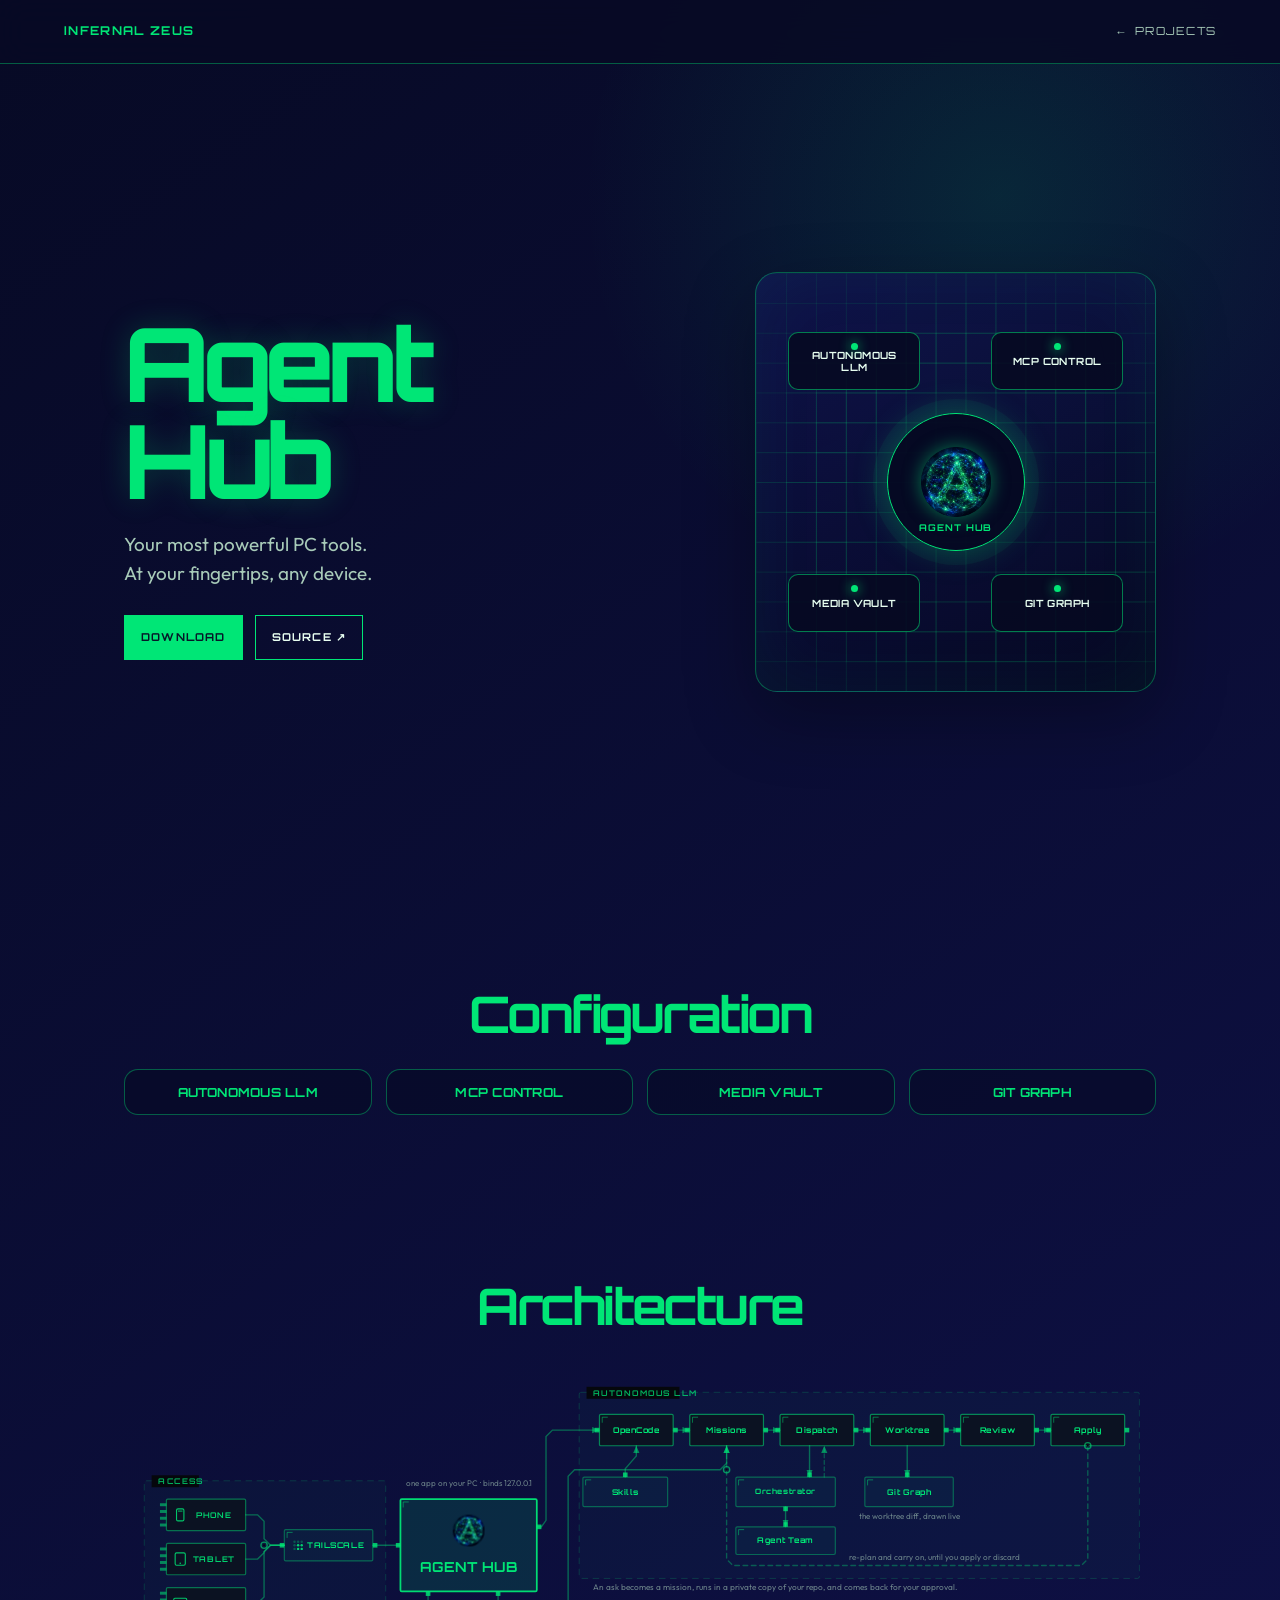
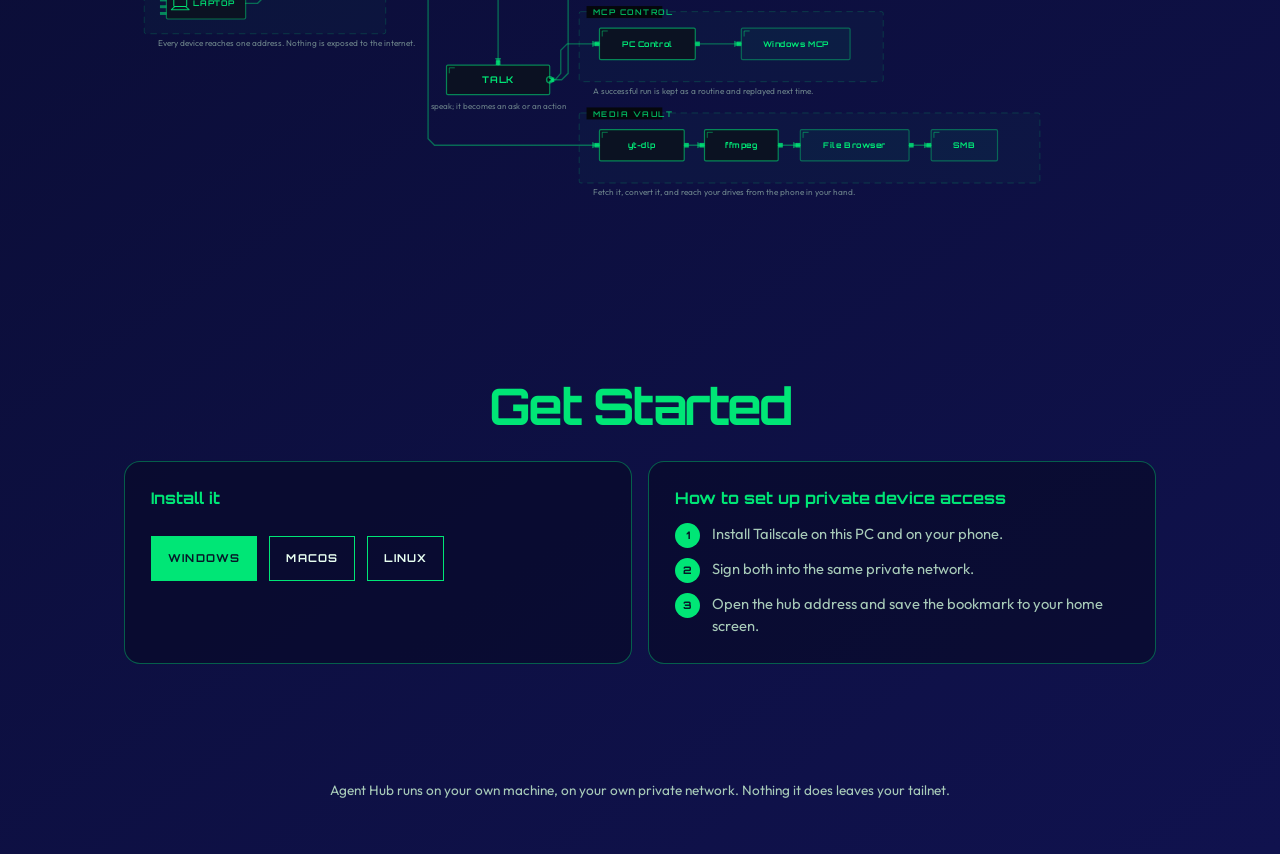
==== commit 06c0a5e5: "v0.0.3.2" ====
--- a/Agent-Hub/index.html
+++ b/Agent-Hub/index.html
@@ -11,7 +11,7 @@
   <style>
     :root{--bg:#070a25;--surface:#0d1247;--ink:#e8fff1;--muted:#a8cbb9;--green:#00e676;--line:rgba(0,230,118,.38)}*{box-sizing:border-box}html{scroll-behavior:smooth}body{margin:0;background:radial-gradient(circle at 78% 8%,rgba(0,230,118,.12),transparent 26rem),linear-gradient(145deg,#070a25,#10124e);color:var(--ink);font-family:Outfit,system-ui,sans-serif;line-height:1.5}a{color:inherit;text-decoration:none}.nav{height:64px;display:flex;align-items:center;justify-content:space-between;padding:0 clamp(20px,5vw,76px);border-bottom:1px solid var(--line);background:rgba(7,10,37,.86);backdrop-filter:blur(15px);position:sticky;top:0;z-index:2}.brand,.back,.eyebrow,.button{font-family:Orbitron,sans-serif;letter-spacing:.11em;text-transform:uppercase}.brand{font-size:.76rem;font-weight:700;color:var(--green)}.back{font-size:.7rem;color:var(--muted)}.back:hover{color:var(--green)}main{overflow:hidden}.hero{max-width:1160px;margin:auto;min-height:calc(100vh - 64px);padding:clamp(54px,9vw,112px) clamp(20px,5vw,76px);display:grid;grid-template-columns:1.15fr .85fr;gap:clamp(34px,7vw,96px);align-items:center}.eyebrow{font-size:.68rem;color:var(--green)}h1{font:800 clamp(3rem,8vw,6.4rem)/.94 Orbitron,sans-serif;letter-spacing:-.07em;color:var(--green);margin:.7rem 0 1.4rem;text-shadow:0 0 30px rgba(0,230,118,.22)}.lead{max-width:590px;margin:0;color:var(--muted);font-size:clamp(1rem,1.7vw,1.18rem)}.actions{display:flex;flex-wrap:wrap;gap:12px;margin-top:28px}.button{display:inline-flex;align-items:center;justify-content:center;min-height:45px;padding:0 16px;border:1px solid var(--green);font-size:.68rem;font-weight:700;transition:.2s}.button.primary{background:var(--green);color:#061728}.button:hover{transform:translateY(-2px);box-shadow:0 0 24px rgba(0,230,118,.24)}.hub-panel{position:relative;min-height:420px;border:1px solid var(--line);border-radius:22px;background:linear-gradient(155deg,rgba(16,18,78,.88),rgba(5,8,30,.78));box-shadow:inset 0 0 70px rgba(0,230,118,.06),0 24px 70px rgba(0,0,0,.3);overflow:hidden}.hub-panel:before{content:"";position:absolute;inset:0;background:linear-gradient(rgba(0,230,118,.075) 1px,transparent 1px),linear-gradient(90deg,rgba(0,230,118,.075) 1px,transparent 1px);background-size:30px 30px;mask-image:linear-gradient(to bottom,black,rgba(0,0,0,.45));animation:gridPulse 3.2s ease-in-out infinite}.hub-panel:after{content:"";position:absolute;left:50%;top:50%;width:40px;height:40px;transform:translate(-50%,-50%);border-radius:50%;background:radial-gradient(circle,rgba(0,230,118,.46),rgba(0,230,118,0) 70%);animation:sourceGlow 3.2s ease-out infinite;pointer-events:none}.hub-panel.grid-hit:before{animation:clickGrid .7s ease-out}.hub-panel.grid-hit:after{animation:clickGlow .7s ease-out}.hub-core{position:absolute;left:50%;top:50%;z-index:2;width:138px;height:138px;transform:translate(-50%,-50%);display:grid;place-items:center;border:1px solid var(--green);border-radius:50%;background:rgba(6,10,34,.94);box-shadow:0 0 0 14px rgba(0,230,118,.055),0 0 34px rgba(0,230,118,.28);cursor:pointer;transition:transform .18s,box-shadow .18s}.hub-core:hover{transform:translate(-50%,-50%) scale(1.04);box-shadow:0 0 0 18px rgba(0,230,118,.08),0 0 42px rgba(0,230,118,.44)}.hub-core:active{transform:translate(-50%,-50%) scale(.96)}.hub-icon{position:relative;width:70px;height:70px;border-radius:50%;object-fit:cover;box-shadow:0 0 18px rgba(0,230,118,.5)}.hub-core span{position:absolute;bottom:17px;font:700 .58rem Orbitron,sans-serif;letter-spacing:.1em;color:var(--green)}.node{position:absolute;z-index:1;width:132px;min-height:58px;display:grid;place-items:center;padding:10px 9px;border:1px solid rgba(0,230,118,.52);border-radius:10px;background:rgba(6,10,34,.88);text-align:center;font:700 .62rem Orbitron,sans-serif;letter-spacing:.04em}.node:before{content:"";position:absolute;top:10px;width:7px;height:7px;border-radius:50%;background:var(--green);box-shadow:0 0 12px var(--green);animation:blink 1.7s ease-in-out infinite}.node.missions{top:14%;left:8%}.node.pc{top:14%;right:8%}.node.media{bottom:14%;left:8%}.node.graph{bottom:14%;right:8%}@keyframes blink{50%{opacity:.28;box-shadow:0 0 3px var(--green)}}@keyframes gridPulse{0%,100%{opacity:.38;background-size:30px 30px}50%{opacity:.86;background-size:34px 34px}}@keyframes sourceGlow{0%{transform:translate(-50%,-50%) scale(.5);opacity:.8}100%{transform:translate(-50%,-50%) scale(8);opacity:0}}@keyframes clickGrid{0%{opacity:1;background-size:30px 30px}100%{opacity:.25;background-size:44px 44px}}@keyframes clickGlow{0%{transform:translate(-50%,-50%) scale(.5);opacity:1}100%{transform:translate(-50%,-50%) scale(13);opacity:0}}section{max-width:1160px;margin:auto;padding:78px clamp(20px,5vw,76px)}.section-head{max-width:680px;margin-bottom:28px}.section-head h2{margin:.6rem 0;font:700 clamp(1.8rem,4vw,3.15rem)/1.05 Orbitron,sans-serif;letter-spacing:-.05em;color:var(--green)}.section-head p{margin:0;color:var(--muted)}.cards{display:grid;grid-template-columns:repeat(4,1fr);gap:14px}.card{min-height:136px;padding:22px;border:1px solid var(--line);border-radius:14px;background:rgba(7,10,37,.56);cursor:pointer;transition:transform .18s,border-color .18s}.card:hover,.card.open{border-color:var(--green);transform:translateY(-3px)}.num{font:700 .8rem Orbitron,sans-serif;color:var(--green)}.card h3{margin:14px 0 0;font:700 .78rem Orbitron,sans-serif;letter-spacing:.02em;white-space:nowrap;text-align:center}.card p{margin:0;color:var(--muted);font-size:.87rem;text-align:center}.how{display:grid;grid-template-columns:1fr 1fr;gap:16px}.how-box{padding:26px;border:1px solid var(--line);border-radius:16px;background:rgba(7,10,37,.58)}.how-box h3{margin:0 0 13px;font:700 1rem Orbitron,sans-serif;color:var(--green)}.how-box p{margin:0;color:var(--muted)}.note{margin-top:14px!important;font-size:.8rem;opacity:.75}.steps{display:grid;gap:10px;margin-top:15px}.step{display:grid;grid-template-columns:27px 1fr;gap:10px;align-items:start;color:var(--muted);font-size:.92rem}.step b{width:25px;height:25px;display:grid;place-items:center;border-radius:50%;background:var(--green);color:#071828;font:800 .65rem Orbitron,sans-serif}.footer{padding:38px 20px 54px;text-align:center;color:var(--muted);font-size:.85rem}@media(max-width:760px){.hero{grid-template-columns:1fr;padding-top:54px}.hub-panel{min-height:370px}.cards,.how{grid-template-columns:1fr}.node{width:108px;font-size:.52rem}.node.missions{left:4%}.node.pc{right:4%}.node.media{left:4%}.node.graph{right:4%}.hub-core{width:120px;height:120px}.hub-icon{width:62px;height:62px}}@media(prefers-reduced-motion:reduce){*{animation:none!important;scroll-behavior:auto!important}}
   </style>
-<style>#hub-grid{position:absolute;inset:0;width:100%;height:100%;pointer-events:none}.hub-panel:before,.hub-panel:after{display:none}.hub-core:hover,.hub-core:active{transform:translate(-50%,-50%)!important}</style><style>.control-head{text-align:center;margin-left:auto;margin-right:auto}.card{cursor:default}#hub-grid{transition:opacity .16s linear}#config .section-head,#architecture .section-head,#download .section-head{text-align:center;margin-left:auto;margin-right:auto}.card{min-height:0;padding:14px 12px}.card h3{margin:0;white-space:normal;overflow-wrap:anywhere;color:var(--green)}.card p{font-size:.82rem;line-height:1.45;overflow-wrap:anywhere}.card p i{display:block;margin-top:6px;font-style:normal;font-size:.74rem;opacity:.62}.card>p{display:grid;grid-template-rows:0fr;overflow:hidden;transition:grid-template-rows .24s ease,margin .24s ease}.card>p>span{min-height:0;overflow:hidden}.card.open>p,.card:hover>p,.card:focus-within>p{grid-template-rows:1fr;margin-top:10px}.card{overflow:hidden}.arch{max-width:1060px;margin:0 auto}.arch-svg{width:100%;height:auto;display:block}.arch-tall{display:none}@media(max-width:760px){.arch-wide{display:none}.arch-tall{display:block}}.back{display:inline-flex;align-items:center;gap:7px;line-height:1}.back-arrow{display:inline-block;font-size:1.05em;line-height:1;transform:translateY(-.5px)}</style></head>
+<style>#hub-grid{position:absolute;inset:0;width:100%;height:100%;pointer-events:none}.hub-panel:before,.hub-panel:after{display:none}.hub-core:hover,.hub-core:active{transform:translate(-50%,-50%)!important}</style><style>.control-head{text-align:center;margin-left:auto;margin-right:auto}.card{cursor:default}#hub-grid{transition:opacity .16s linear}#config .section-head,#architecture .section-head,#download .section-head{text-align:center;margin-left:auto;margin-right:auto}.card{min-height:0;padding:14px 12px}.card h3{margin:0;white-space:normal;overflow-wrap:anywhere;color:var(--green)}.card p{font-size:.82rem;line-height:1.45;overflow-wrap:anywhere}.card p i{display:block;margin-top:6px;font-style:normal;font-size:.74rem;opacity:.62}.card>p{display:grid;grid-template-rows:0fr;overflow:hidden;transition:grid-template-rows .24s ease,margin .24s ease}.card>p>span{min-height:0;overflow:hidden}.card.open>p,.card:hover>p,.card:focus-within>p{grid-template-rows:1fr;margin-top:10px}.card{overflow:hidden}.relinfo{margin:10px 0 0;font-size:.82rem;color:var(--muted);letter-spacing:.3px}.relinfo b{color:var(--green);font-weight:600}.arch{max-width:1060px;margin:0 auto}.arch-svg{width:100%;height:auto;display:block}.arch-tall{display:none}@media(max-width:760px){.arch-wide{display:none}.arch-tall{display:block}}.back{display:inline-flex;align-items:center;gap:7px;line-height:1}.back-arrow{display:inline-block;font-size:1.05em;line-height:1;transform:translateY(-.5px)}</style></head>
 <body>
   <nav class="nav"><a class="brand" href="../">Infernal Zeus</a><a class="back" href="../#projects"><span class="back-arrow">←</span>Projects</a></nav>
   <main>
@@ -21,9 +21,34 @@
     </header>
     <section id="config"><div class="section-head control-head"><h2>Configuration</h2></div><div class="cards"><article class="card" tabindex="0"><h3>AUTONOMOUS LLM</h3><p><span>Dispatch · Worktrees · Review · Apply<i>OpenCode · Claude</i></span></p></article><article class="card" tabindex="0"><h3>MCP CONTROL</h3><p><span>Speak · Learned routines · Approve<i>Windows MCP</i></span></p></article><article class="card" tabindex="0"><h3>MEDIA VAULT</h3><p><span>Download · Convert · Browse · Receive<i>yt-dlp · ffmpeg</i></span></p></article><article class="card" tabindex="0"><h3>GIT GRAPH</h3><p><span>Repo status · Worktree diff<i>git</i></span></p></article></div></section>
     <section id="architecture"><div class="section-head control-head"><h2>Architecture</h2></div><div class="arch"><svg class="arch-svg arch-wide" viewBox="0 0 1120 492" xmlns="http://www.w3.org/2000/svg" role="img" aria-label="Agent Hub drawn as a circuit board. Phone, tablet and laptop connect through Tailscale to the Hub on your PC. The Hub feeds the autonomous LLM pipeline - OpenCode, fed by the skill library; Missions; Dispatch, which works both ways with the orchestrator that runs the agent team; a git worktree that draws the Git Graph; Review and Apply, which loops back - and the media tools. TALK, the voice surface, is wired into both the pipeline and PC control through Windows MCP."><defs><marker id="ah" viewBox="0 0 8 8" refX="7" refY="4" markerWidth="6" markerHeight="6" orient="auto-start-reverse"><path d="M0,1 L7,4 L0,7 z" fill="#00e676" fill-opacity=".55"/></marker></defs><rect x="22" y="130" width="262" height="166" rx="2" fill="#00e676" fill-opacity=".022" stroke="#00e676" stroke-opacity=".2" stroke-width="1" stroke-dasharray="7 5"/><rect x="30" y="124" width="51.2" height="13" fill="#05070c"/><text x="37" y="134" fill="#00e676" fill-opacity=".75" font-family="Orbitron,Segoe UI,sans-serif" font-size="8.5" font-weight="700" letter-spacing="1.6">ACCESS</text><text x="37" y="309" fill="#a8cbb9" fill-opacity=".62" font-family="Outfit,Segoe UI,sans-serif" font-size="9">Every device reaches one address. Nothing is exposed to the internet.</text><rect x="46" y="150" width="86" height="34" rx="1.5" fill="#0b1220" fill-opacity=".92" stroke="#00e676" stroke-opacity=".45" stroke-width="1.3"/><rect x="39" y="154.4" width="7" height="3.2" fill="#00e676" fill-opacity=".55"/><rect x="39" y="161.73333333333335" width="7" height="3.2" fill="#00e676" fill-opacity=".55"/><rect x="39" y="169.06666666666666" width="7" height="3.2" fill="#00e676" fill-opacity=".55"/><rect x="39" y="176.4" width="7" height="3.2" fill="#00e676" fill-opacity=".55"/><rect x="57.0" y="160.5" width="8.0" height="13.0" rx="1.6" fill="none" stroke="#00e676" stroke-opacity=".85" stroke-width="1.2"/><line x1="59.0" y1="162.9" x2="63.0" y2="162.9" stroke="#00e676" stroke-opacity=".85" stroke-width="1.0" stroke-linecap="round"/><text x="97.5" y="170.4" text-anchor="middle" fill="#00e676" fill-opacity=".9" font-family="Orbitron,Segoe UI,sans-serif" font-size="8.5" font-weight="700" letter-spacing=".8">PHONE</text><rect x="46" y="198" width="86" height="34" rx="1.5" fill="#0b1220" fill-opacity=".92" stroke="#00e676" stroke-opacity=".45" stroke-width="1.3"/><rect x="39" y="202.4" width="7" height="3.2" fill="#00e676" fill-opacity=".55"/><rect x="39" y="209.73333333333335" width="7" height="3.2" fill="#00e676" fill-opacity=".55"/><rect x="39" y="217.06666666666666" width="7" height="3.2" fill="#00e676" fill-opacity=".55"/><rect x="39" y="224.4" width="7" height="3.2" fill="#00e676" fill-opacity=".55"/><rect x="55.5" y="208.25" width="11.0" height="13.5" rx="1.6" fill="none" stroke="#00e676" stroke-opacity=".85" stroke-width="1.2"/><circle cx="61.0" cy="219.55" r="0.9" fill="#00e676" fill-opacity=".85"/><text x="97.5" y="218.4" text-anchor="middle" fill="#00e676" fill-opacity=".9" font-family="Orbitron,Segoe UI,sans-serif" font-size="8.5" font-weight="700" letter-spacing=".8">TABLET</text><rect x="46" y="246" width="86" height="34" rx="1.5" fill="#0b1220" fill-opacity=".92" stroke="#00e676" stroke-opacity=".45" stroke-width="1.3"/><rect x="39" y="250.4" width="7" height="3.2" fill="#00e676" fill-opacity=".55"/><rect x="39" y="257.7333333333333" width="7" height="3.2" fill="#00e676" fill-opacity=".55"/><rect x="39" y="265.06666666666666" width="7" height="3.2" fill="#00e676" fill-opacity=".55"/><rect x="39" y="272.4" width="7" height="3.2" fill="#00e676" fill-opacity=".55"/><rect x="54.0" y="257.5" width="14.0" height="9.0" rx="1.2" fill="none" stroke="#00e676" stroke-opacity=".85" stroke-width="1.2"/><path d="M51.4,269.9 L55.0,266.5 L67.0,266.5 L70.6,269.9 Z" fill="none" stroke="#00e676" stroke-opacity=".85" stroke-width="1.2" stroke-linejoin="round"/><text x="97.5" y="266.4" text-anchor="middle" fill="#00e676" fill-opacity=".9" font-family="Orbitron,Segoe UI,sans-serif" font-size="8.5" font-weight="700" letter-spacing=".8">LAPTOP</text><rect x="174" y="183" width="96" height="34" rx="1.5" fill="#00e676" fill-opacity=".04" stroke="#00e676" stroke-opacity=".38" stroke-width="1.3"/><path d="M177,186 l6,0 M177,186 l0,6" stroke="#00e676" stroke-opacity=".5" stroke-width="1" fill="none"/><rect x="169" y="197.5" width="5" height="5" fill="#00e676" fill-opacity=".8"/><rect x="270" y="197.5" width="5" height="5" fill="#00e676" fill-opacity=".8"/><circle cx="185.04" cy="196.09" r="1.3175" fill="#00e676" fill-opacity=".3"/><circle cx="188.95" cy="196.09" r="1.3175" fill="#00e676" fill-opacity=".3"/><circle cx="192.85999999999999" cy="196.09" r="1.3175" fill="#00e676" fill-opacity=".3"/><circle cx="185.04" cy="200.0" r="1.3175" fill="#00e676" fill-opacity=".3"/><circle cx="188.95" cy="200.0" r="1.3175" fill="#00e676" fill-opacity=".9"/><circle cx="192.85999999999999" cy="200.0" r="1.3175" fill="#00e676" fill-opacity=".9"/><circle cx="185.04" cy="203.91" r="1.3175" fill="#00e676" fill-opacity=".3"/><circle cx="188.95" cy="203.91" r="1.3175" fill="#00e676" fill-opacity=".9"/><circle cx="192.85999999999999" cy="203.91" r="1.3175" fill="#00e676" fill-opacity=".9"/><text x="229.65" y="203.06" text-anchor="middle" fill="#00e676" font-family="Orbitron,Segoe UI,sans-serif" font-size="8.5" font-weight="700" letter-spacing=".6">TAILSCALE</text><path d="M132,167 L145,167 L152,174 L152,193 L159,200 L174,200" fill="none" stroke="#00e676" stroke-opacity=".42" stroke-width="1.5" stroke-linecap="round"/><path d="M132,215 L145,215 L152,208 L152,207 L159,200 L174,200" fill="none" stroke="#00e676" stroke-opacity=".42" stroke-width="1.5" stroke-linecap="round"/><path d="M132,263 L145,263 L152,256 L152,207 L159,200 L174,200" fill="none" stroke="#00e676" stroke-opacity=".42" stroke-width="1.5" stroke-linecap="round"/><circle cx="152" cy="200" r="3.4" fill="none" stroke="#00e676" stroke-opacity=".6" stroke-width="1.5"/><circle cx="152" cy="200" r="1.1" fill="#05070c"/><text x="374" y="136" text-anchor="middle" fill="#a8cbb9" fill-opacity=".6" font-family="Outfit,Segoe UI,sans-serif" font-size="8.8">one app on your PC · binds 127.0.0.1</text><rect x="300" y="150" width="148" height="100" rx="1.5" fill="#00e676" fill-opacity=".13" stroke="#00e676" stroke-opacity=".95" stroke-width="1.9"/><path d="M303,153 l6,0 M303,153 l0,6" stroke="#00e676" stroke-opacity=".5" stroke-width="1" fill="none"/><rect x="295" y="197.5" width="5" height="5" fill="#00e676" fill-opacity=".8"/><rect x="448" y="177.5" width="5" height="5" fill="#00e676" fill-opacity=".8"/><rect x="327.5" y="250" width="5" height="5" fill="#00e676" fill-opacity=".8"/><rect x="403.5" y="250" width="5" height="5" fill="#00e676" fill-opacity=".8"/><image href="../assets/agent-hub/agent-hub-mark.png" x="356.75" y="166.75" width="34.5" height="34.5" preserveAspectRatio="xMidYMid meet"/><text x="374.0" y="229.4" text-anchor="middle" fill="#00e676" font-family="Orbitron,Segoe UI,sans-serif" font-size="15" font-weight="700" letter-spacing=".6">AGENT HUB</text><path d="M270,200 L300,200" fill="none" stroke="#00e676" stroke-opacity=".42" stroke-width="1.5" stroke-linecap="round"/><rect x="350" y="330" width="112" height="32" rx="1.5" fill="#0b1220" fill-opacity=".92" stroke="#00e676" stroke-opacity=".55" stroke-width="1.3"/><path d="M353,333 l6,0 M353,333 l0,6" stroke="#00e676" stroke-opacity=".5" stroke-width="1" fill="none"/><rect x="403.5" y="325" width="5" height="5" fill="#00e676" fill-opacity=".8"/><rect x="462" y="343.5" width="5" height="5" fill="#00e676" fill-opacity=".8"/><text x="406.0" y="349.6" text-anchor="middle" fill="#00e676" font-family="Orbitron,Segoe UI,sans-serif" font-size="10" font-weight="700" letter-spacing=".6">TALK</text><path d="M406,250 L406,330" fill="none" stroke="#00e676" stroke-opacity=".42" stroke-width="1.5" stroke-linecap="round" marker-end="url(#ah)"/><text x="406" y="378" text-anchor="middle" fill="#a8cbb9" fill-opacity=".6" font-family="Outfit,Segoe UI,sans-serif" font-size="8.8">speak; it becomes an ask or an action</text><rect x="494" y="34" width="608" height="202" rx="2" fill="#00e676" fill-opacity=".022" stroke="#00e676" stroke-opacity=".2" stroke-width="1" stroke-dasharray="7 5"/><rect x="502" y="28" width="100.8" height="13" fill="#05070c"/><text x="509" y="38" fill="#00e676" fill-opacity=".75" font-family="Orbitron,Segoe UI,sans-serif" font-size="8.5" font-weight="700" letter-spacing="1.6">AUTONOMOUS LLM</text><text x="509" y="249" fill="#a8cbb9" fill-opacity=".62" font-family="Outfit,Segoe UI,sans-serif" font-size="9">An ask becomes a mission, runs in a private copy of your repo, and comes back for your approval.</text><rect x="516" y="58" width="80" height="34" rx="1.5" fill="#0b1220" fill-opacity=".92" stroke="#00e676" stroke-opacity=".55" stroke-width="1.3"/><path d="M519,61 l6,0 M519,61 l0,6" stroke="#00e676" stroke-opacity=".5" stroke-width="1" fill="none"/><rect x="511" y="72.5" width="5" height="5" fill="#00e676" fill-opacity=".8"/><rect x="596" y="72.5" width="5" height="5" fill="#00e676" fill-opacity=".8"/><text x="556.0" y="78.06" text-anchor="middle" fill="#00e676" font-family="Orbitron,Segoe UI,sans-serif" font-size="8.5" font-weight="700" letter-spacing=".6">OpenCode</text><rect x="614" y="58" width="80" height="34" rx="1.5" fill="#0b1220" fill-opacity=".92" stroke="#00e676" stroke-opacity=".55" stroke-width="1.3"/><path d="M617,61 l6,0 M617,61 l0,6" stroke="#00e676" stroke-opacity=".5" stroke-width="1" fill="none"/><rect x="609" y="72.5" width="5" height="5" fill="#00e676" fill-opacity=".8"/><rect x="694" y="72.5" width="5" height="5" fill="#00e676" fill-opacity=".8"/><text x="654.0" y="78.06" text-anchor="middle" fill="#00e676" font-family="Orbitron,Segoe UI,sans-serif" font-size="8.5" font-weight="700" letter-spacing=".6">Missions</text><rect x="712" y="58" width="80" height="34" rx="1.5" fill="#0b1220" fill-opacity=".92" stroke="#00e676" stroke-opacity=".55" stroke-width="1.3"/><path d="M715,61 l6,0 M715,61 l0,6" stroke="#00e676" stroke-opacity=".5" stroke-width="1" fill="none"/><rect x="707" y="72.5" width="5" height="5" fill="#00e676" fill-opacity=".8"/><rect x="792" y="72.5" width="5" height="5" fill="#00e676" fill-opacity=".8"/><text x="752.0" y="78.06" text-anchor="middle" fill="#00e676" font-family="Orbitron,Segoe UI,sans-serif" font-size="8.5" font-weight="700" letter-spacing=".6">Dispatch</text><rect x="810" y="58" width="80" height="34" rx="1.5" fill="#0b1220" fill-opacity=".92" stroke="#00e676" stroke-opacity=".55" stroke-width="1.3"/><path d="M813,61 l6,0 M813,61 l0,6" stroke="#00e676" stroke-opacity=".5" stroke-width="1" fill="none"/><rect x="805" y="72.5" width="5" height="5" fill="#00e676" fill-opacity=".8"/><rect x="890" y="72.5" width="5" height="5" fill="#00e676" fill-opacity=".8"/><text x="850.0" y="78.06" text-anchor="middle" fill="#00e676" font-family="Orbitron,Segoe UI,sans-serif" font-size="8.5" font-weight="700" letter-spacing=".6">Worktree</text><rect x="908" y="58" width="80" height="34" rx="1.5" fill="#0b1220" fill-opacity=".92" stroke="#00e676" stroke-opacity=".55" stroke-width="1.3"/><path d="M911,61 l6,0 M911,61 l0,6" stroke="#00e676" stroke-opacity=".5" stroke-width="1" fill="none"/><rect x="903" y="72.5" width="5" height="5" fill="#00e676" fill-opacity=".8"/><rect x="988" y="72.5" width="5" height="5" fill="#00e676" fill-opacity=".8"/><text x="948.0" y="78.06" text-anchor="middle" fill="#00e676" font-family="Orbitron,Segoe UI,sans-serif" font-size="8.5" font-weight="700" letter-spacing=".6">Review</text><rect x="1006" y="58" width="80" height="34" rx="1.5" fill="#0b1220" fill-opacity=".92" stroke="#00e676" stroke-opacity=".55" stroke-width="1.3"/><path d="M1009,61 l6,0 M1009,61 l0,6" stroke="#00e676" stroke-opacity=".5" stroke-width="1" fill="none"/><rect x="1001" y="72.5" width="5" height="5" fill="#00e676" fill-opacity=".8"/><rect x="1086" y="72.5" width="5" height="5" fill="#00e676" fill-opacity=".8"/><text x="1046.0" y="78.06" text-anchor="middle" fill="#00e676" font-family="Orbitron,Segoe UI,sans-serif" font-size="8.5" font-weight="700" letter-spacing=".6">Apply</text><path d="M596,75 L614,75" fill="none" stroke="#00e676" stroke-opacity=".42" stroke-width="1.5" stroke-linecap="round" marker-end="url(#ah)"/><path d="M694,75 L712,75" fill="none" stroke="#00e676" stroke-opacity=".42" stroke-width="1.5" stroke-linecap="round" marker-end="url(#ah)"/><path d="M792,75 L810,75" fill="none" stroke="#00e676" stroke-opacity=".42" stroke-width="1.5" stroke-linecap="round" marker-end="url(#ah)"/><path d="M890,75 L908,75" fill="none" stroke="#00e676" stroke-opacity=".42" stroke-width="1.5" stroke-linecap="round" marker-end="url(#ah)"/><path d="M988,75 L1006,75" fill="none" stroke="#00e676" stroke-opacity=".42" stroke-width="1.5" stroke-linecap="round" marker-end="url(#ah)"/><rect x="498" y="126" width="92" height="32" rx="1.5" fill="#00e676" fill-opacity=".04" stroke="#00e676" stroke-opacity=".38" stroke-width="1.3"/><path d="M501,129 l6,0 M501,129 l0,6" stroke="#00e676" stroke-opacity=".5" stroke-width="1" fill="none"/><rect x="541.5" y="121" width="5" height="5" fill="#00e676" fill-opacity=".8"/><text x="544.0" y="145.06" text-anchor="middle" fill="#00e676" font-family="Orbitron,Segoe UI,sans-serif" font-size="8.5" font-weight="700" letter-spacing=".6">Skills</text><path d="M544,126 L544,117 L550.0,110.0 L550.0,110.0 L556,103 L556,92" fill="none" stroke="#00e676" stroke-opacity=".42" stroke-width="1.5" stroke-linecap="round" marker-end="url(#ah)"/><rect x="664" y="126" width="108" height="32" rx="1.5" fill="#00e676" fill-opacity=".04" stroke="#00e676" stroke-opacity=".38" stroke-width="1.3"/><path d="M667,129 l6,0 M667,129 l0,6" stroke="#00e676" stroke-opacity=".5" stroke-width="1" fill="none"/><rect x="741.5" y="121" width="5" height="5" fill="#00e676" fill-opacity=".8"/><rect x="715.5" y="158" width="5" height="5" fill="#00e676" fill-opacity=".8"/><text x="718.0" y="144.88" text-anchor="middle" fill="#00e676" font-family="Orbitron,Segoe UI,sans-serif" font-size="8" font-weight="700" letter-spacing=".6">Orchestrator</text><path d="M744,92 L744,126" fill="none" stroke="#00e676" stroke-opacity=".42" stroke-width="1.5" stroke-linecap="round" marker-end="url(#ah)"/><path d="M760,126 L760,92" fill="none" stroke="#00e676" stroke-opacity=".3" stroke-width="1.5" stroke-linecap="round" stroke-dasharray="4 3" marker-end="url(#ah)"/><rect x="664" y="180" width="108" height="30" rx="1.5" fill="#00e676" fill-opacity=".04" stroke="#00e676" stroke-opacity=".38" stroke-width="1.3"/><path d="M667,183 l6,0 M667,183 l0,6" stroke="#00e676" stroke-opacity=".5" stroke-width="1" fill="none"/><rect x="715.5" y="175" width="5" height="5" fill="#00e676" fill-opacity=".8"/><text x="718.0" y="198.06" text-anchor="middle" fill="#00e676" font-family="Orbitron,Segoe UI,sans-serif" font-size="8.5" font-weight="700" letter-spacing=".6">Agent Team</text><path d="M718,158 L718,180" fill="none" stroke="#00e676" stroke-opacity=".42" stroke-width="1.5" stroke-linecap="round" marker-end="url(#ah)"/><rect x="804" y="126" width="96" height="32" rx="1.5" fill="#00e676" fill-opacity=".04" stroke="#00e676" stroke-opacity=".38" stroke-width="1.3"/><path d="M807,129 l6,0 M807,129 l0,6" stroke="#00e676" stroke-opacity=".5" stroke-width="1" fill="none"/><rect x="847.5" y="121" width="5" height="5" fill="#00e676" fill-opacity=".8"/><text x="852.0" y="145.06" text-anchor="middle" fill="#00e676" font-family="Orbitron,Segoe UI,sans-serif" font-size="8.5" font-weight="700" letter-spacing=".6">Git Graph</text><path d="M850,92 L850,126" fill="none" stroke="#00e676" stroke-opacity=".42" stroke-width="1.5" stroke-linecap="round" marker-end="url(#ah)"/><text x="852" y="172" text-anchor="middle" fill="#a8cbb9" fill-opacity=".6" font-family="Outfit,Segoe UI,sans-serif" font-size="8.8">the worktree diff, drawn live</text><path d="M1046,92 L1046,215 L1039,222 L661,222 L654,215 L654,92" fill="none" stroke="#00e676" stroke-opacity=".34" stroke-width="1.5" stroke-linecap="round" stroke-dasharray="5 4" marker-end="url(#ah)"/><text x="880" y="216" text-anchor="middle" fill="#a8cbb9" fill-opacity=".6" font-family="Outfit,Segoe UI,sans-serif" font-size="8.8">re-plan and carry on, until you apply or discard</text><circle cx="1046" cy="92" r="3.4" fill="none" stroke="#00e676" stroke-opacity=".6" stroke-width="1.5"/><circle cx="1046" cy="92" r="1.1" fill="#05070c"/><rect x="494" y="272" width="330" height="76" rx="2" fill="#00e676" fill-opacity=".022" stroke="#00e676" stroke-opacity=".2" stroke-width="1" stroke-dasharray="7 5"/><rect x="502" y="266" width="82.2" height="13" fill="#05070c"/><text x="509" y="276" fill="#00e676" fill-opacity=".75" font-family="Orbitron,Segoe UI,sans-serif" font-size="8.5" font-weight="700" letter-spacing="1.6">MCP CONTROL</text><text x="509" y="361" fill="#a8cbb9" fill-opacity=".62" font-family="Outfit,Segoe UI,sans-serif" font-size="9">A successful run is kept as a routine and replayed next time.</text><rect x="516" y="290" width="104" height="34" rx="1.5" fill="#0b1220" fill-opacity=".92" stroke="#00e676" stroke-opacity=".55" stroke-width="1.3"/><path d="M519,293 l6,0 M519,293 l0,6" stroke="#00e676" stroke-opacity=".5" stroke-width="1" fill="none"/><rect x="511" y="304.5" width="5" height="5" fill="#00e676" fill-opacity=".8"/><rect x="620" y="304.5" width="5" height="5" fill="#00e676" fill-opacity=".8"/><text x="568.0" y="310.06" text-anchor="middle" fill="#00e676" font-family="Orbitron,Segoe UI,sans-serif" font-size="8.5" font-weight="700" letter-spacing=".6">PC Control</text><rect x="670" y="290" width="118" height="34" rx="1.5" fill="#00e676" fill-opacity=".04" stroke="#00e676" stroke-opacity=".38" stroke-width="1.3"/><path d="M673,293 l6,0 M673,293 l0,6" stroke="#00e676" stroke-opacity=".5" stroke-width="1" fill="none"/><rect x="665" y="304.5" width="5" height="5" fill="#00e676" fill-opacity=".8"/><text x="729.0" y="310.06" text-anchor="middle" fill="#00e676" font-family="Orbitron,Segoe UI,sans-serif" font-size="8.5" font-weight="700" letter-spacing=".6">Windows MCP</text><path d="M620,307 L670,307" fill="none" stroke="#00e676" stroke-opacity=".42" stroke-width="1.5" stroke-linecap="round" marker-end="url(#ah)"/><rect x="494" y="382" width="500" height="76" rx="2" fill="#00e676" fill-opacity=".022" stroke="#00e676" stroke-opacity=".2" stroke-width="1" stroke-dasharray="7 5"/><rect x="502" y="376" width="82.2" height="13" fill="#05070c"/><text x="509" y="386" fill="#00e676" fill-opacity=".75" font-family="Orbitron,Segoe UI,sans-serif" font-size="8.5" font-weight="700" letter-spacing="1.6">MEDIA VAULT</text><text x="509" y="471" fill="#a8cbb9" fill-opacity=".62" font-family="Outfit,Segoe UI,sans-serif" font-size="9">Fetch it, convert it, and reach your drives from the phone in your hand.</text><rect x="516" y="400" width="92" height="34" rx="1.5" fill="#0b1220" fill-opacity=".92" stroke="#00e676" stroke-opacity=".55" stroke-width="1.3"/><path d="M519,403 l6,0 M519,403 l0,6" stroke="#00e676" stroke-opacity=".5" stroke-width="1" fill="none"/><rect x="511" y="414.5" width="5" height="5" fill="#00e676" fill-opacity=".8"/><rect x="608" y="414.5" width="5" height="5" fill="#00e676" fill-opacity=".8"/><text x="562.0" y="420.06" text-anchor="middle" fill="#00e676" font-family="Orbitron,Segoe UI,sans-serif" font-size="8.5" font-weight="700" letter-spacing=".6">yt-dlp</text><rect x="630" y="400" width="80" height="34" rx="1.5" fill="#0b1220" fill-opacity=".92" stroke="#00e676" stroke-opacity=".55" stroke-width="1.3"/><path d="M633,403 l6,0 M633,403 l0,6" stroke="#00e676" stroke-opacity=".5" stroke-width="1" fill="none"/><rect x="625" y="414.5" width="5" height="5" fill="#00e676" fill-opacity=".8"/><rect x="710" y="414.5" width="5" height="5" fill="#00e676" fill-opacity=".8"/><text x="670.0" y="420.06" text-anchor="middle" fill="#00e676" font-family="Orbitron,Segoe UI,sans-serif" font-size="8.5" font-weight="700" letter-spacing=".6">ffmpeg</text><rect x="734" y="400" width="118" height="34" rx="1.5" fill="#00e676" fill-opacity=".04" stroke="#00e676" stroke-opacity=".38" stroke-width="1.3"/><path d="M737,403 l6,0 M737,403 l0,6" stroke="#00e676" stroke-opacity=".5" stroke-width="1" fill="none"/><rect x="729" y="414.5" width="5" height="5" fill="#00e676" fill-opacity=".8"/><rect x="852" y="414.5" width="5" height="5" fill="#00e676" fill-opacity=".8"/><text x="793.0" y="420.06" text-anchor="middle" fill="#00e676" font-family="Orbitron,Segoe UI,sans-serif" font-size="8.5" font-weight="700" letter-spacing=".6">File Browser</text><rect x="876" y="400" width="72" height="34" rx="1.5" fill="#00e676" fill-opacity=".04" stroke="#00e676" stroke-opacity=".38" stroke-width="1.3"/><path d="M879,403 l6,0 M879,403 l0,6" stroke="#00e676" stroke-opacity=".5" stroke-width="1" fill="none"/><rect x="871" y="414.5" width="5" height="5" fill="#00e676" fill-opacity=".8"/><text x="912.0" y="420.06" text-anchor="middle" fill="#00e676" font-family="Orbitron,Segoe UI,sans-serif" font-size="8.5" font-weight="700" letter-spacing=".6">SMB</text><path d="M608,417 L630,417" fill="none" stroke="#00e676" stroke-opacity=".42" stroke-width="1.5" stroke-linecap="round" marker-end="url(#ah)"/><path d="M710,417 L734,417" fill="none" stroke="#00e676" stroke-opacity=".42" stroke-width="1.5" stroke-linecap="round" marker-end="url(#ah)"/><path d="M852,417 L876,417" fill="none" stroke="#00e676" stroke-opacity=".42" stroke-width="1.5" stroke-linecap="round" marker-end="url(#ah)"/><path d="M448,180 L453.0,180.0 L458,173 L458,82 L465,75 L516,75" fill="none" stroke="#00e676" stroke-opacity=".42" stroke-width="1.5" stroke-linecap="round" marker-end="url(#ah)"/><path d="M330,250 L330,410 L337,417 L516,417" fill="none" stroke="#00e676" stroke-opacity=".42" stroke-width="1.5" stroke-linecap="round" marker-end="url(#ah)"/><path d="M462,346 L468.0,346.0 L474,339 L474,314 L481,307 L516,307" fill="none" stroke="#00e676" stroke-opacity=".42" stroke-width="1.5" stroke-linecap="round" marker-end="url(#ah)"/><path d="M462,346 L475,346 L482,339 L482,125 L489,118 L647,118 L654,111 L654,92" fill="none" stroke="#00e676" stroke-opacity=".42" stroke-width="1.5" stroke-linecap="round" marker-end="url(#ah)"/><circle cx="654" cy="118" r="3.4" fill="none" stroke="#00e676" stroke-opacity=".6" stroke-width="1.5"/><circle cx="654" cy="118" r="1.1" fill="#05070c"/><circle cx="462" cy="346" r="3.4" fill="none" stroke="#00e676" stroke-opacity=".6" stroke-width="1.5"/><circle cx="462" cy="346" r="1.1" fill="#05070c"/></svg><svg class="arch-svg arch-tall" viewBox="0 0 360 1124" xmlns="http://www.w3.org/2000/svg" role="img" aria-label="Agent Hub drawn as a circuit board, stacked for a narrow screen: devices connect through Tailscale to the Hub, which feeds one bus down the board into the autonomous LLM pipeline, PC control and the media tools. Skills feed OpenCode, the orchestrator works both ways with Dispatch and runs the agent team, and TALK joins the same bus."><defs><marker id="ah" viewBox="0 0 8 8" refX="7" refY="4" markerWidth="6" markerHeight="6" orient="auto-start-reverse"><path d="M0,1 L7,4 L0,7 z" fill="#00e676" fill-opacity=".55"/></marker></defs><rect x="10" y="26" width="342" height="124" rx="2" fill="#00e676" fill-opacity=".022" stroke="#00e676" stroke-opacity=".2" stroke-width="1" stroke-dasharray="7 5"/><rect x="18" y="20" width="51.2" height="13" fill="#05070c"/><text x="25" y="30" fill="#00e676" fill-opacity=".75" font-family="Orbitron,Segoe UI,sans-serif" font-size="8.5" font-weight="700" letter-spacing="1.6">ACCESS</text><text x="25" y="163" fill="#a8cbb9" fill-opacity=".62" font-family="Outfit,Segoe UI,sans-serif" font-size="9">One address, from any device.</text><rect x="40" y="40" width="76" height="40" rx="1.5" fill="#0b1220" fill-opacity=".92" stroke="#00e676" stroke-opacity=".45" stroke-width="1.3"/><rect x="74.4" y="48.15" width="7.2" height="11.700000000000001" rx="1.4400000000000002" fill="none" stroke="#00e676" stroke-opacity=".85" stroke-width="1.08"/><line x1="76.2" y1="50.31" x2="79.8" y2="50.31" stroke="#00e676" stroke-opacity=".85" stroke-width="0.9" stroke-linecap="round"/><text x="78" y="74" text-anchor="middle" fill="#00e676" fill-opacity=".9" font-family="Orbitron,Segoe UI,sans-serif" font-size="7.5" font-weight="700" letter-spacing=".6">PHONE</text><path d="M78,80 L78.0,85.0 L85,90 L173,90 L180,97 L180,104" fill="none" stroke="#00e676" stroke-opacity=".42" stroke-width="1.5" stroke-linecap="round"/><rect x="136" y="40" width="76" height="40" rx="1.5" fill="#0b1220" fill-opacity=".92" stroke="#00e676" stroke-opacity=".45" stroke-width="1.3"/><rect x="169.05" y="47.925" width="9.9" height="12.15" rx="1.4400000000000002" fill="none" stroke="#00e676" stroke-opacity=".85" stroke-width="1.08"/><circle cx="174" cy="58.095000000000006" r="0.81" fill="#00e676" fill-opacity=".85"/><text x="174" y="74" text-anchor="middle" fill="#00e676" fill-opacity=".9" font-family="Orbitron,Segoe UI,sans-serif" font-size="7.5" font-weight="700" letter-spacing=".6">TABLET</text><path d="M174,80 L174.0,85.0 L177.0,90.0 L177.0,90.0 L180,97 L180,104" fill="none" stroke="#00e676" stroke-opacity=".42" stroke-width="1.5" stroke-linecap="round"/><rect x="232" y="40" width="76" height="40" rx="1.5" fill="#0b1220" fill-opacity=".92" stroke="#00e676" stroke-opacity=".45" stroke-width="1.3"/><rect x="263.7" y="49.050000000000004" width="12.6" height="8.1" rx="1.08" fill="none" stroke="#00e676" stroke-opacity=".85" stroke-width="1.08"/><path d="M261.36,60.209999999999994 L264.59999999999997,57.15 L275.40000000000003,57.15 L278.64,60.209999999999994 Z" fill="none" stroke="#00e676" stroke-opacity=".85" stroke-width="1.08" stroke-linejoin="round"/><text x="270" y="74" text-anchor="middle" fill="#00e676" fill-opacity=".9" font-family="Orbitron,Segoe UI,sans-serif" font-size="7.5" font-weight="700" letter-spacing=".6">LAPTOP</text><path d="M270,80 L270.0,85.0 L263,90 L187,90 L180,97 L180,104" fill="none" stroke="#00e676" stroke-opacity=".42" stroke-width="1.5" stroke-linecap="round"/><circle cx="180" cy="90" r="3.4" fill="none" stroke="#00e676" stroke-opacity=".6" stroke-width="1.5"/><circle cx="180" cy="90" r="1.1" fill="#05070c"/><rect x="126" y="104" width="108" height="30" rx="1.5" fill="#00e676" fill-opacity=".04" stroke="#00e676" stroke-opacity=".38" stroke-width="1.3"/><path d="M129,107 l6,0 M129,107 l0,6" stroke="#00e676" stroke-opacity=".5" stroke-width="1" fill="none"/><rect x="177.5" y="99" width="5" height="5" fill="#00e676" fill-opacity=".8"/><rect x="177.5" y="134" width="5" height="5" fill="#00e676" fill-opacity=".8"/><circle cx="136.72799999999998" cy="115.688" r="1.1159999999999999" fill="#00e676" fill-opacity=".3"/><circle cx="140.04" cy="115.688" r="1.1159999999999999" fill="#00e676" fill-opacity=".3"/><circle cx="143.352" cy="115.688" r="1.1159999999999999" fill="#00e676" fill-opacity=".3"/><circle cx="136.72799999999998" cy="119.0" r="1.1159999999999999" fill="#00e676" fill-opacity=".3"/><circle cx="140.04" cy="119.0" r="1.1159999999999999" fill="#00e676" fill-opacity=".9"/><circle cx="143.352" cy="119.0" r="1.1159999999999999" fill="#00e676" fill-opacity=".9"/><circle cx="136.72799999999998" cy="122.312" r="1.1159999999999999" fill="#00e676" fill-opacity=".3"/><circle cx="140.04" cy="122.312" r="1.1159999999999999" fill="#00e676" fill-opacity=".9"/><circle cx="143.352" cy="122.312" r="1.1159999999999999" fill="#00e676" fill-opacity=".9"/><text x="186.48000000000002" y="121.88" text-anchor="middle" fill="#00e676" font-family="Orbitron,Segoe UI,sans-serif" font-size="8" font-weight="700" letter-spacing=".6">TAILSCALE</text><path d="M180,134 L180,168" fill="none" stroke="#00e676" stroke-opacity=".42" stroke-width="1.5" stroke-linecap="round" marker-end="url(#ah)"/><rect x="96" y="168" width="168" height="76" rx="1.5" fill="#00e676" fill-opacity=".13" stroke="#00e676" stroke-opacity=".95" stroke-width="1.9"/><path d="M99,171 l6,0 M99,171 l0,6" stroke="#00e676" stroke-opacity=".5" stroke-width="1" fill="none"/><rect x="133.5" y="244" width="5" height="5" fill="#00e676" fill-opacity=".8"/><rect x="177.5" y="244" width="5" height="5" fill="#00e676" fill-opacity=".8"/><image href="../assets/agent-hub/agent-hub-mark.png" x="165.0" y="178.84" width="30.0" height="30.0" preserveAspectRatio="xMidYMid meet"/><text x="180.0" y="228.92000000000002" text-anchor="middle" fill="#00e676" font-family="Orbitron,Segoe UI,sans-serif" font-size="13" font-weight="700" letter-spacing=".6">AGENT HUB</text><rect x="110" y="264" width="140" height="30" rx="1.5" fill="#0b1220" fill-opacity=".92" stroke="#00e676" stroke-opacity=".55" stroke-width="1.3"/><path d="M113,267 l6,0 M113,267 l0,6" stroke="#00e676" stroke-opacity=".5" stroke-width="1" fill="none"/><rect x="177.5" y="259" width="5" height="5" fill="#00e676" fill-opacity=".8"/><rect x="105" y="276.5" width="5" height="5" fill="#00e676" fill-opacity=".8"/><text x="180.0" y="282.42" text-anchor="middle" fill="#00e676" font-family="Orbitron,Segoe UI,sans-serif" font-size="9.5" font-weight="700" letter-spacing=".6">TALK</text><path d="M180,244 L180,264" fill="none" stroke="#00e676" stroke-opacity=".42" stroke-width="1.5" stroke-linecap="round" marker-end="url(#ah)"/><text x="180" y="308" text-anchor="middle" fill="#a8cbb9" fill-opacity=".6" font-family="Outfit,Segoe UI,sans-serif" font-size="8.8">speak; it becomes an ask or an action</text><path d="M136,244 L136.0,250.0 L129,256 L35,256 L28,263 L28,344 L35,351 L64,351" fill="none" stroke="#00e676" stroke-opacity=".42" stroke-width="1.5" stroke-linecap="round" marker-end="url(#ah)"/><path d="M110,279 L28,279" fill="none" stroke="#00e676" stroke-opacity=".42" stroke-width="1.5" stroke-linecap="round"/><circle cx="28" cy="279" r="3.4" fill="none" stroke="#00e676" stroke-opacity=".6" stroke-width="1.5"/><circle cx="28" cy="279" r="1.1" fill="#05070c"/><path d="M28,351 L28,806 L35,813 L64,813" fill="none" stroke="#00e676" stroke-opacity=".42" stroke-width="1.5" stroke-linecap="round" marker-end="url(#ah)"/><circle cx="28" cy="351" r="3.4" fill="none" stroke="#00e676" stroke-opacity=".6" stroke-width="1.5"/><circle cx="28" cy="351" r="1.1" fill="#05070c"/><path d="M28,813 L28,926 L35,933 L64,933" fill="none" stroke="#00e676" stroke-opacity=".42" stroke-width="1.5" stroke-linecap="round" marker-end="url(#ah)"/><circle cx="28" cy="813" r="3.4" fill="none" stroke="#00e676" stroke-opacity=".6" stroke-width="1.5"/><circle cx="28" cy="813" r="1.1" fill="#05070c"/><rect x="10" y="318" width="342" height="442" rx="2" fill="#00e676" fill-opacity=".022" stroke="#00e676" stroke-opacity=".2" stroke-width="1" stroke-dasharray="7 5"/><rect x="18" y="312" width="100.8" height="13" fill="#05070c"/><text x="25" y="322" fill="#00e676" fill-opacity=".75" font-family="Orbitron,Segoe UI,sans-serif" font-size="8.5" font-weight="700" letter-spacing="1.6">AUTONOMOUS LLM</text><text x="25" y="773" fill="#a8cbb9" fill-opacity=".62" font-family="Outfit,Segoe UI,sans-serif" font-size="9">An ask runs in a private copy of your repo.</text><rect x="64" y="336" width="130" height="30" rx="1.5" fill="#0b1220" fill-opacity=".92" stroke="#00e676" stroke-opacity=".55" stroke-width="1.3"/><path d="M67,339 l6,0 M67,339 l0,6" stroke="#00e676" stroke-opacity=".5" stroke-width="1" fill="none"/><rect x="126.5" y="331" width="5" height="5" fill="#00e676" fill-opacity=".8"/><rect x="126.5" y="366" width="5" height="5" fill="#00e676" fill-opacity=".8"/><text x="129.0" y="354.24" text-anchor="middle" fill="#00e676" font-family="Orbitron,Segoe UI,sans-serif" font-size="9" font-weight="700" letter-spacing=".6">OpenCode</text><rect x="64" y="408" width="130" height="30" rx="1.5" fill="#0b1220" fill-opacity=".92" stroke="#00e676" stroke-opacity=".55" stroke-width="1.3"/><path d="M67,411 l6,0 M67,411 l0,6" stroke="#00e676" stroke-opacity=".5" stroke-width="1" fill="none"/><rect x="126.5" y="403" width="5" height="5" fill="#00e676" fill-opacity=".8"/><rect x="126.5" y="438" width="5" height="5" fill="#00e676" fill-opacity=".8"/><text x="129.0" y="426.24" text-anchor="middle" fill="#00e676" font-family="Orbitron,Segoe UI,sans-serif" font-size="9" font-weight="700" letter-spacing=".6">Missions</text><rect x="64" y="480" width="130" height="30" rx="1.5" fill="#0b1220" fill-opacity=".92" stroke="#00e676" stroke-opacity=".55" stroke-width="1.3"/><path d="M67,483 l6,0 M67,483 l0,6" stroke="#00e676" stroke-opacity=".5" stroke-width="1" fill="none"/><rect x="126.5" y="475" width="5" height="5" fill="#00e676" fill-opacity=".8"/><rect x="126.5" y="510" width="5" height="5" fill="#00e676" fill-opacity=".8"/><text x="129.0" y="498.24" text-anchor="middle" fill="#00e676" font-family="Orbitron,Segoe UI,sans-serif" font-size="9" font-weight="700" letter-spacing=".6">Dispatch</text><rect x="64" y="552" width="130" height="30" rx="1.5" fill="#0b1220" fill-opacity=".92" stroke="#00e676" stroke-opacity=".55" stroke-width="1.3"/><path d="M67,555 l6,0 M67,555 l0,6" stroke="#00e676" stroke-opacity=".5" stroke-width="1" fill="none"/><rect x="126.5" y="547" width="5" height="5" fill="#00e676" fill-opacity=".8"/><rect x="126.5" y="582" width="5" height="5" fill="#00e676" fill-opacity=".8"/><text x="129.0" y="570.24" text-anchor="middle" fill="#00e676" font-family="Orbitron,Segoe UI,sans-serif" font-size="9" font-weight="700" letter-spacing=".6">Worktree</text><rect x="64" y="624" width="130" height="30" rx="1.5" fill="#0b1220" fill-opacity=".92" stroke="#00e676" stroke-opacity=".55" stroke-width="1.3"/><path d="M67,627 l6,0 M67,627 l0,6" stroke="#00e676" stroke-opacity=".5" stroke-width="1" fill="none"/><rect x="126.5" y="619" width="5" height="5" fill="#00e676" fill-opacity=".8"/><rect x="126.5" y="654" width="5" height="5" fill="#00e676" fill-opacity=".8"/><text x="129.0" y="642.24" text-anchor="middle" fill="#00e676" font-family="Orbitron,Segoe UI,sans-serif" font-size="9" font-weight="700" letter-spacing=".6">Review</text><rect x="64" y="696" width="130" height="30" rx="1.5" fill="#0b1220" fill-opacity=".92" stroke="#00e676" stroke-opacity=".55" stroke-width="1.3"/><path d="M67,699 l6,0 M67,699 l0,6" stroke="#00e676" stroke-opacity=".5" stroke-width="1" fill="none"/><rect x="126.5" y="691" width="5" height="5" fill="#00e676" fill-opacity=".8"/><rect x="126.5" y="726" width="5" height="5" fill="#00e676" fill-opacity=".8"/><text x="129.0" y="714.24" text-anchor="middle" fill="#00e676" font-family="Orbitron,Segoe UI,sans-serif" font-size="9" font-weight="700" letter-spacing=".6">Apply</text><path d="M129,366 L129,408" fill="none" stroke="#00e676" stroke-opacity=".42" stroke-width="1.5" stroke-linecap="round" marker-end="url(#ah)"/><path d="M129,438 L129,480" fill="none" stroke="#00e676" stroke-opacity=".42" stroke-width="1.5" stroke-linecap="round" marker-end="url(#ah)"/><path d="M129,510 L129,552" fill="none" stroke="#00e676" stroke-opacity=".42" stroke-width="1.5" stroke-linecap="round" marker-end="url(#ah)"/><path d="M129,582 L129,624" fill="none" stroke="#00e676" stroke-opacity=".42" stroke-width="1.5" stroke-linecap="round" marker-end="url(#ah)"/><path d="M129,654 L129,696" fill="none" stroke="#00e676" stroke-opacity=".42" stroke-width="1.5" stroke-linecap="round" marker-end="url(#ah)"/><rect x="208" y="336" width="116" height="30" rx="1.5" fill="#00e676" fill-opacity=".04" stroke="#00e676" stroke-opacity=".38" stroke-width="1.3"/><path d="M211,339 l6,0 M211,339 l0,6" stroke="#00e676" stroke-opacity=".5" stroke-width="1" fill="none"/><rect x="203" y="348.5" width="5" height="5" fill="#00e676" fill-opacity=".8"/><text x="266.0" y="354.06" text-anchor="middle" fill="#00e676" font-family="Orbitron,Segoe UI,sans-serif" font-size="8.5" font-weight="700" letter-spacing=".6">Skills</text><path d="M208,351 L194,351" fill="none" stroke="#00e676" stroke-opacity=".42" stroke-width="1.5" stroke-linecap="round" marker-end="url(#ah)"/><rect x="208" y="480" width="116" height="30" rx="1.5" fill="#00e676" fill-opacity=".04" stroke="#00e676" stroke-opacity=".38" stroke-width="1.3"/><path d="M211,483 l6,0 M211,483 l0,6" stroke="#00e676" stroke-opacity=".5" stroke-width="1" fill="none"/><rect x="203" y="492.5" width="5" height="5" fill="#00e676" fill-opacity=".8"/><rect x="263.5" y="510" width="5" height="5" fill="#00e676" fill-opacity=".8"/><text x="266.0" y="497.88" text-anchor="middle" fill="#00e676" font-family="Orbitron,Segoe UI,sans-serif" font-size="8" font-weight="700" letter-spacing=".6">Orchestrator</text><path d="M194,490 L208,490" fill="none" stroke="#00e676" stroke-opacity=".42" stroke-width="1.5" stroke-linecap="round" marker-end="url(#ah)"/><path d="M208,502 L194,502" fill="none" stroke="#00e676" stroke-opacity=".3" stroke-width="1.5" stroke-linecap="round" stroke-dasharray="4 3" marker-end="url(#ah)"/><rect x="208" y="520" width="116" height="28" rx="1.5" fill="#00e676" fill-opacity=".04" stroke="#00e676" stroke-opacity=".38" stroke-width="1.3"/><path d="M211,523 l6,0 M211,523 l0,6" stroke="#00e676" stroke-opacity=".5" stroke-width="1" fill="none"/><rect x="263.5" y="515" width="5" height="5" fill="#00e676" fill-opacity=".8"/><text x="266.0" y="537.06" text-anchor="middle" fill="#00e676" font-family="Orbitron,Segoe UI,sans-serif" font-size="8.5" font-weight="700" letter-spacing=".6">Agent Team</text><path d="M266,510 L266,520" fill="none" stroke="#00e676" stroke-opacity=".42" stroke-width="1.5" stroke-linecap="round" marker-end="url(#ah)"/><rect x="208" y="552" width="116" height="30" rx="1.5" fill="#00e676" fill-opacity=".04" stroke="#00e676" stroke-opacity=".38" stroke-width="1.3"/><path d="M211,555 l6,0 M211,555 l0,6" stroke="#00e676" stroke-opacity=".5" stroke-width="1" fill="none"/><rect x="203" y="564.5" width="5" height="5" fill="#00e676" fill-opacity=".8"/><text x="266.0" y="570.06" text-anchor="middle" fill="#00e676" font-family="Orbitron,Segoe UI,sans-serif" font-size="8.5" font-weight="700" letter-spacing=".6">Git Graph</text><path d="M194,567 L208,567" fill="none" stroke="#00e676" stroke-opacity=".42" stroke-width="1.5" stroke-linecap="round" marker-end="url(#ah)"/><path d="M194,711 L329,711 L336,704 L336,430 L329,423 L194,423" fill="none" stroke="#00e676" stroke-opacity=".34" stroke-width="1.5" stroke-linecap="round" stroke-dasharray="5 4" marker-end="url(#ah)"/><text x="180" y="744" text-anchor="middle" fill="#a8cbb9" fill-opacity=".6" font-family="Outfit,Segoe UI,sans-serif" font-size="8.8">loops until you apply or discard</text><rect x="10" y="780" width="342" height="100" rx="2" fill="#00e676" fill-opacity=".022" stroke="#00e676" stroke-opacity=".2" stroke-width="1" stroke-dasharray="7 5"/><rect x="18" y="774" width="82.2" height="13" fill="#05070c"/><text x="25" y="784" fill="#00e676" fill-opacity=".75" font-family="Orbitron,Segoe UI,sans-serif" font-size="8.5" font-weight="700" letter-spacing="1.6">MCP CONTROL</text><text x="25" y="893" fill="#a8cbb9" fill-opacity=".62" font-family="Outfit,Segoe UI,sans-serif" font-size="9">Kept as a routine, replayed next time.</text><rect x="64" y="798" width="130" height="30" rx="1.5" fill="#0b1220" fill-opacity=".92" stroke="#00e676" stroke-opacity=".55" stroke-width="1.3"/><path d="M67,801 l6,0 M67,801 l0,6" stroke="#00e676" stroke-opacity=".5" stroke-width="1" fill="none"/><rect x="59" y="810.5" width="5" height="5" fill="#00e676" fill-opacity=".8"/><rect x="126.5" y="828" width="5" height="5" fill="#00e676" fill-opacity=".8"/><text x="129.0" y="816.24" text-anchor="middle" fill="#00e676" font-family="Orbitron,Segoe UI,sans-serif" font-size="9" font-weight="700" letter-spacing=".6">PC Control</text><rect x="64" y="842" width="130" height="30" rx="1.5" fill="#00e676" fill-opacity=".04" stroke="#00e676" stroke-opacity=".38" stroke-width="1.3"/><path d="M67,845 l6,0 M67,845 l0,6" stroke="#00e676" stroke-opacity=".5" stroke-width="1" fill="none"/><rect x="126.5" y="837" width="5" height="5" fill="#00e676" fill-opacity=".8"/><text x="129.0" y="860.06" text-anchor="middle" fill="#00e676" font-family="Orbitron,Segoe UI,sans-serif" font-size="8.5" font-weight="700" letter-spacing=".6">Windows MCP</text><path d="M129,828 L129,842" fill="none" stroke="#00e676" stroke-opacity=".42" stroke-width="1.5" stroke-linecap="round" marker-end="url(#ah)"/><rect x="10" y="900" width="342" height="194" rx="2" fill="#00e676" fill-opacity=".022" stroke="#00e676" stroke-opacity=".2" stroke-width="1" stroke-dasharray="7 5"/><rect x="18" y="894" width="82.2" height="13" fill="#05070c"/><text x="25" y="904" fill="#00e676" fill-opacity=".75" font-family="Orbitron,Segoe UI,sans-serif" font-size="8.5" font-weight="700" letter-spacing="1.6">MEDIA VAULT</text><text x="25" y="1107" fill="#a8cbb9" fill-opacity=".62" font-family="Outfit,Segoe UI,sans-serif" font-size="9">Fetch it, convert it, browse your drives.</text><rect x="64" y="918" width="130" height="30" rx="1.5" fill="#0b1220" fill-opacity=".92" stroke="#00e676" stroke-opacity=".55" stroke-width="1.3"/><path d="M67,921 l6,0 M67,921 l0,6" stroke="#00e676" stroke-opacity=".5" stroke-width="1" fill="none"/><rect x="59" y="930.5" width="5" height="5" fill="#00e676" fill-opacity=".8"/><rect x="126.5" y="948" width="5" height="5" fill="#00e676" fill-opacity=".8"/><text x="129.0" y="936.24" text-anchor="middle" fill="#00e676" font-family="Orbitron,Segoe UI,sans-serif" font-size="9" font-weight="700" letter-spacing=".6">yt-dlp</text><rect x="64" y="962" width="130" height="30" rx="1.5" fill="#0b1220" fill-opacity=".92" stroke="#00e676" stroke-opacity=".55" stroke-width="1.3"/><path d="M67,965 l6,0 M67,965 l0,6" stroke="#00e676" stroke-opacity=".5" stroke-width="1" fill="none"/><rect x="126.5" y="957" width="5" height="5" fill="#00e676" fill-opacity=".8"/><rect x="126.5" y="992" width="5" height="5" fill="#00e676" fill-opacity=".8"/><text x="129.0" y="980.24" text-anchor="middle" fill="#00e676" font-family="Orbitron,Segoe UI,sans-serif" font-size="9" font-weight="700" letter-spacing=".6">ffmpeg</text><path d="M129,948 L129,962" fill="none" stroke="#00e676" stroke-opacity=".42" stroke-width="1.5" stroke-linecap="round" marker-end="url(#ah)"/><rect x="64" y="1006" width="130" height="30" rx="1.5" fill="#00e676" fill-opacity=".04" stroke="#00e676" stroke-opacity=".38" stroke-width="1.3"/><path d="M67,1009 l6,0 M67,1009 l0,6" stroke="#00e676" stroke-opacity=".5" stroke-width="1" fill="none"/><rect x="126.5" y="1001" width="5" height="5" fill="#00e676" fill-opacity=".8"/><rect x="126.5" y="1036" width="5" height="5" fill="#00e676" fill-opacity=".8"/><text x="129.0" y="1024.06" text-anchor="middle" fill="#00e676" font-family="Orbitron,Segoe UI,sans-serif" font-size="8.5" font-weight="700" letter-spacing=".6">File Browser</text><path d="M129,992 L129,1006" fill="none" stroke="#00e676" stroke-opacity=".42" stroke-width="1.5" stroke-linecap="round" marker-end="url(#ah)"/><rect x="64" y="1050" width="130" height="30" rx="1.5" fill="#00e676" fill-opacity=".04" stroke="#00e676" stroke-opacity=".38" stroke-width="1.3"/><path d="M67,1053 l6,0 M67,1053 l0,6" stroke="#00e676" stroke-opacity=".5" stroke-width="1" fill="none"/><rect x="126.5" y="1045" width="5" height="5" fill="#00e676" fill-opacity=".8"/><text x="129.0" y="1068.24" text-anchor="middle" fill="#00e676" font-family="Orbitron,Segoe UI,sans-serif" font-size="9" font-weight="700" letter-spacing=".6">SMB</text><path d="M129,1036 L129,1050" fill="none" stroke="#00e676" stroke-opacity=".42" stroke-width="1.5" stroke-linecap="round" marker-end="url(#ah)"/></svg></div></section>
-    <section id="download"><div class="section-head"><h2>Get Started</h2></div><div class="how"><div class="how-box"><h3>Install it</h3><div class="actions"><a class="button primary" href="https://github.com/infernalzeus/Agent-Hub/releases/latest/download/Agent-Hub-Setup.exe">Windows</a><a class="button" href="https://github.com/infernalzeus/Agent-Hub/releases/latest/download/Agent-Hub-macOS.dmg">macOS</a><a class="button" href="https://github.com/infernalzeus/Agent-Hub/releases/latest/download/Agent-Hub-Linux.tar.gz">Linux</a></div></div><div class="how-box"><h3>How to set up private device access</h3><div class="steps"><div class="step"><b>1</b><span>Install Tailscale on this PC and on your phone.</span></div><div class="step"><b>2</b><span>Sign both into the same private network.</span></div><div class="step"><b>3</b><span>Open the hub address and save the bookmark to your home screen.</span></div></div></div></div></section>
+    <section id="download"><div class="section-head"><h2>Get Started</h2></div><div class="how"><div class="how-box"><h3>Install it</h3><div class="actions"><a class="button primary" href="https://github.com/infernalzeus/Agent-Hub/releases/latest/download/Agent-Hub-Setup.exe">Windows</a><a class="button" href="https://github.com/infernalzeus/Agent-Hub/releases/latest/download/Agent-Hub-macOS.dmg">macOS</a><a class="button" href="https://github.com/infernalzeus/Agent-Hub/releases/latest/download/Agent-Hub-Linux.tar.gz">Linux</a></div><p class="relinfo" id="relinfo" hidden></p></div><div class="how-box"><h3>How to set up private device access</h3><div class="steps"><div class="step"><b>1</b><span>Install Tailscale on this PC and on your phone.</span></div><div class="step"><b>2</b><span>Sign both into the same private network.</span></div><div class="step"><b>3</b><span>Open the hub address and save the bookmark to your home screen.</span></div></div></div></div></section>
   </main><footer class="footer">Agent Hub runs on your own machine, on your own private network. Nothing it does leaves your tailnet.</footer>
-<script>document.querySelectorAll(".card").forEach(card=>{const toggle=()=>card.classList.toggle("open");card.addEventListener("click",toggle);card.addEventListener("keydown",event=>{if(event.key==="Enter"||event.key===" "){event.preventDefault();toggle();}});});const core=document.querySelector(".hub-core"),panel=document.querySelector(".hub-panel");core.addEventListener("click",()=>{panel.classList.remove("grid-hit");void panel.offsetWidth;panel.classList.add("grid-hit");});</script><script>(()=>{const p=document.querySelector(".hub-panel"),c=document.querySelector("#hub-grid"),b=document.querySelector(".hub-core"),x=c.getContext("2d");let w,h,wave=0,click=0;function z(){let r=p.getBoundingClientRect(),d=Math.min(devicePixelRatio||1,2);w=r.width;h=r.height;c.width=w*d;c.height=h*d;x.setTransform(d,0,0,d,0,0)}function fire(){click=performance.now()}function draw(n){x.clearRect(0,0,w,h);for(let i=0;i<w;i+=30)for(let j=0;j<h;j+=30){let dist=Math.hypot(i-w/2,j-h/2),max=Math.hypot(w,h)*.5;let amb=(n%3400)/3400,ringA=amb*max*1.25,dA=Math.abs(dist-ringA);let a=.05+Math.max(0,1-dA/70)*.16*(1-amb)+Math.sin(n/1400-dist/190)*.02;if(click){let t=(n-click)/520,ring=t*Math.hypot(w,h)*.9,delta=Math.abs(dist-ring);a+=Math.max(0,1-delta/38)*.95*Math.max(0,1-t);if(t>1)click=0}a=Math.max(.03,a);x.strokeStyle="rgba(0,230,118,"+a+")";x.lineWidth=a>.3?1.3:1;x.strokeRect(i+.5,j+.5,30,30)}requestAnimationFrame(draw)}b.addEventListener("click",fire);addEventListener("resize",z);z();requestAnimationFrame(draw)})();</script></body></html>
+<script>document.querySelectorAll(".card").forEach(card=>{const toggle=()=>card.classList.toggle("open");card.addEventListener("click",toggle);card.addEventListener("keydown",event=>{if(event.key==="Enter"||event.key===" "){event.preventDefault();toggle();}});});const core=document.querySelector(".hub-core"),panel=document.querySelector(".hub-panel");core.addEventListener("click",()=>{panel.classList.remove("grid-hit");void panel.offsetWidth;panel.classList.add("grid-hit");});</script><script>(()=>{const p=document.querySelector(".hub-panel"),c=document.querySelector("#hub-grid"),b=document.querySelector(".hub-core"),x=c.getContext("2d");let w,h,wave=0,click=0;function z(){let r=p.getBoundingClientRect(),d=Math.min(devicePixelRatio||1,2);w=r.width;h=r.height;c.width=w*d;c.height=h*d;x.setTransform(d,0,0,d,0,0)}function fire(){click=performance.now()}function draw(n){x.clearRect(0,0,w,h);for(let i=0;i<w;i+=30)for(let j=0;j<h;j+=30){let dist=Math.hypot(i-w/2,j-h/2),max=Math.hypot(w,h)*.5;let amb=(n%3400)/3400,ringA=amb*max*1.25,dA=Math.abs(dist-ringA);let a=.05+Math.max(0,1-dA/70)*.16*(1-amb)+Math.sin(n/1400-dist/190)*.02;if(click){let t=(n-click)/520,ring=t*Math.hypot(w,h)*.9,delta=Math.abs(dist-ring);a+=Math.max(0,1-delta/38)*.95*Math.max(0,1-t);if(t>1)click=0}a=Math.max(.03,a);x.strokeStyle="rgba(0,230,118,"+a+")";x.lineWidth=a>.3?1.3:1;x.strokeRect(i+.5,j+.5,30,30)}requestAnimationFrame(draw)}b.addEventListener("click",fire);addEventListener("resize",z);z();requestAnimationFrame(draw)})();</script><script>
+// Which build the three buttons resolve to today. Unauthenticated, cached by the
+// browser, and silent on failure — a wrong version line is worse than no line.
+fetch('https://api.github.com/repos/infernalzeus/Agent-Hub/releases/latest')
+  .then(r => r.ok ? r.json() : null)
+  .then(r => {
+    if (!r || !r.tag_name) return;
+    const el = document.getElementById('relinfo');
+    if (!el) return;
+    const when = r.published_at ? new Date(r.published_at).toLocaleDateString(undefined,
+      { year: 'numeric', month: 'short', day: 'numeric' }) : '';
+    const mb = (r.assets || []).reduce((m, a) => {
+      if (/Setup\.exe$/.test(a.name)) m.win = Math.round(a.size / 1048576);
+      if (/\.dmg$/.test(a.name)) m.mac = Math.round(a.size / 1048576);
+      if (/Linux\.tar\.gz$/.test(a.name)) m.lin = Math.round(a.size / 1048576);
+      return m;
+    }, {});
+    const sizes = [mb.win && 'Windows ' + mb.win + ' MB', mb.mac && 'macOS ' + mb.mac + ' MB',
+                   mb.lin && 'Linux ' + mb.lin + ' MB'].filter(Boolean).join(' · ');
+    el.innerHTML = 'Latest: <b>' + r.tag_name + '</b>' + (when ? ' &middot; ' + when : '')
+                 + (sizes ? ' &middot; ' + sizes : '');
+    el.hidden = false;
+  })
+  .catch(() => {});
+</script>
+</body></html>
 
 
 
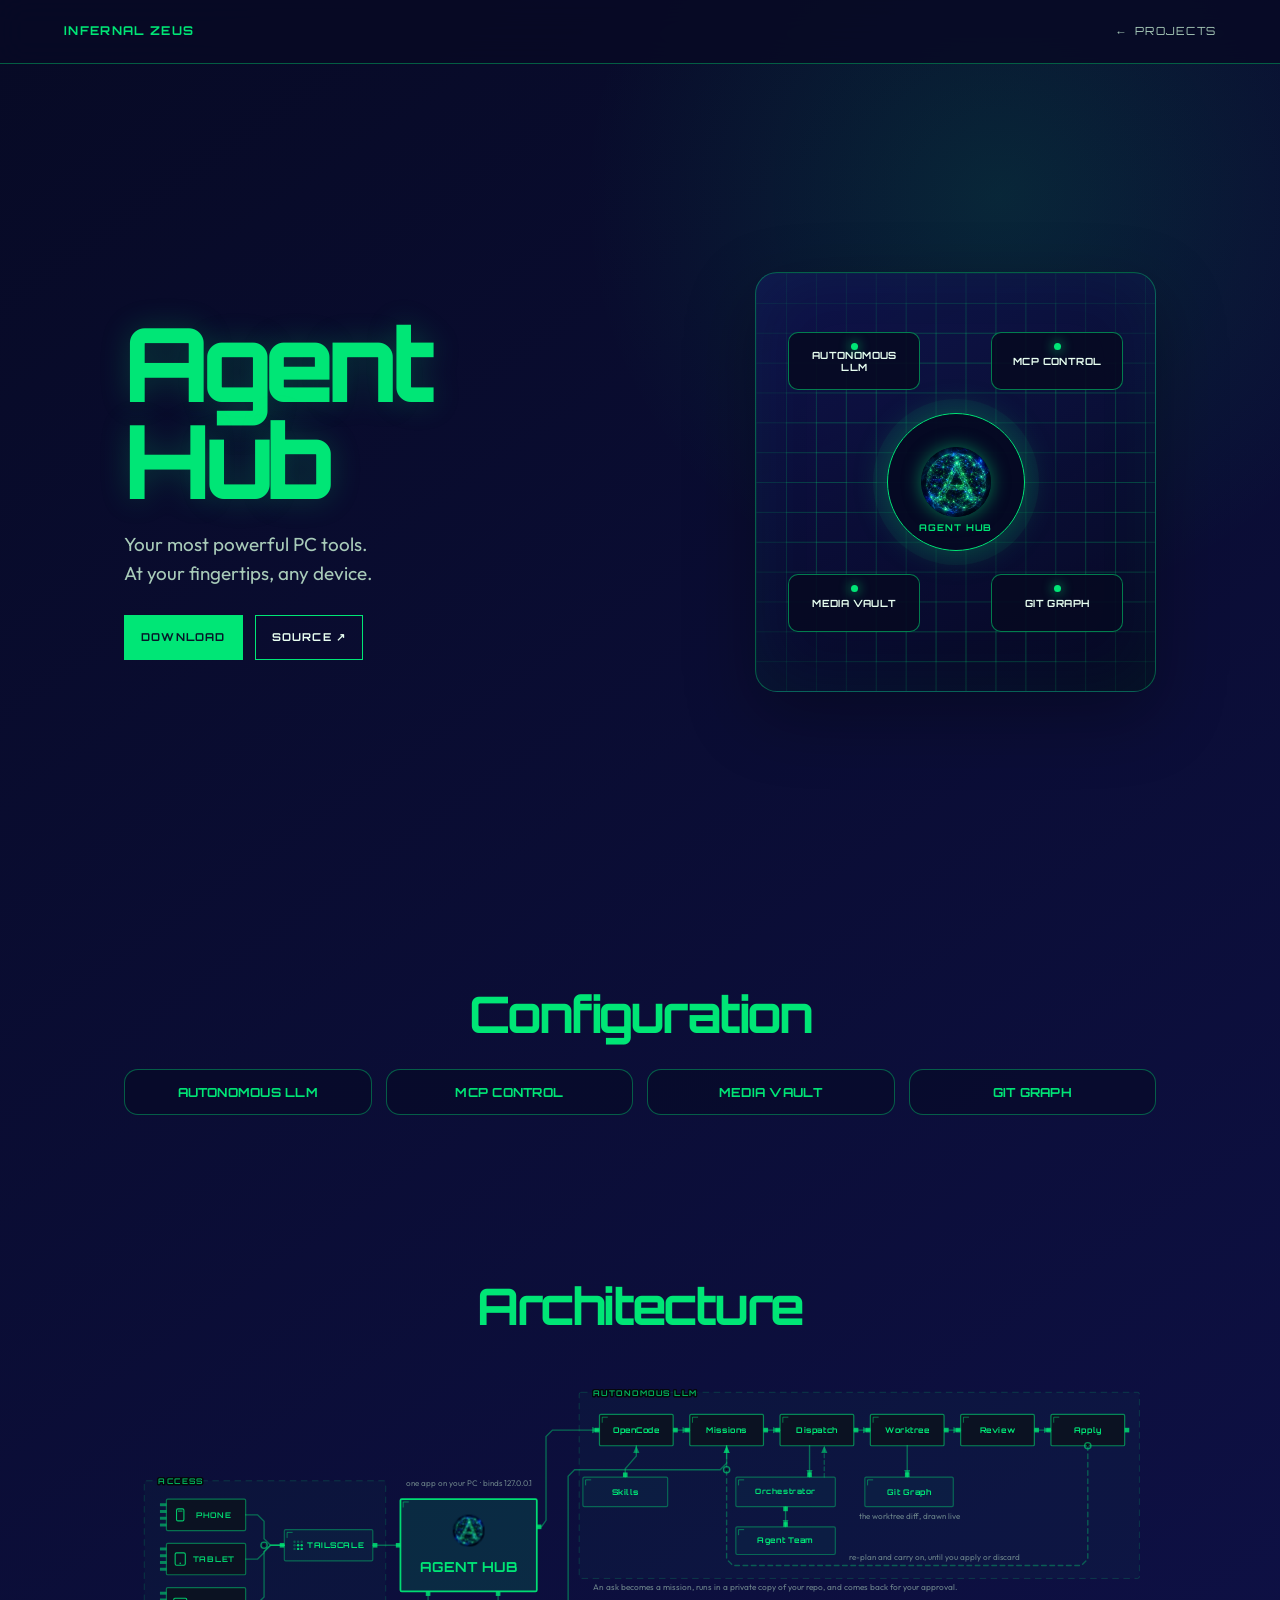
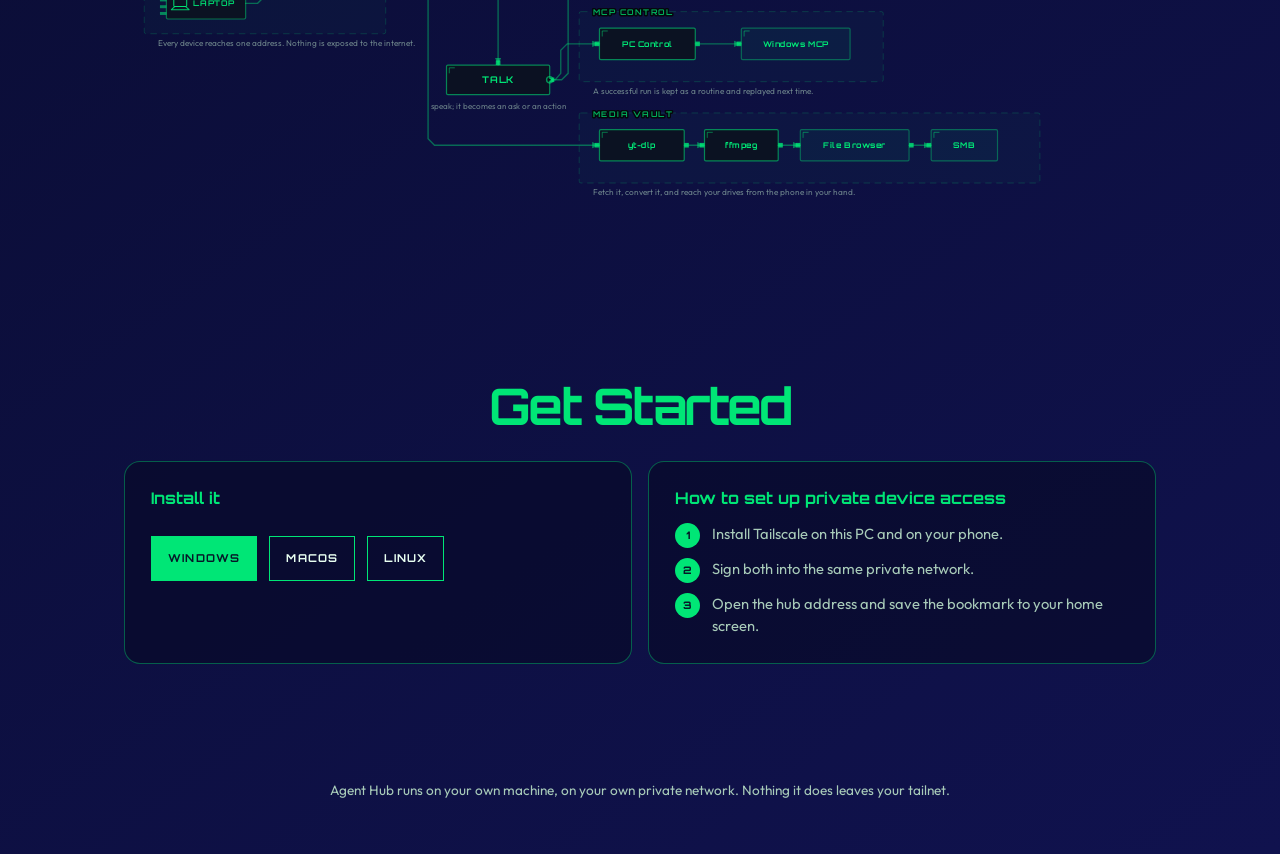
==== commit 3d7b6dca: "v0.0.3.3" ====
--- a/Agent-Hub/index.html
+++ b/Agent-Hub/index.html
@@ -20,7 +20,7 @@
       <div class="hub-panel" aria-label="Interactive Agent Hub system preview"><canvas id="hub-grid" aria-hidden="true"></canvas><div class="node missions">AUTONOMOUS LLM</div><div class="node pc">MCP CONTROL</div><div class="node media">MEDIA VAULT</div><div class="node graph">GIT GRAPH</div><button class="hub-core" type="button" aria-label="Pulse the Agent Hub grid"><img class="hub-icon" src="../assets/agent-hub/agent-hub-mark.png" width="70" height="70" alt="Agent Hub icon"><span>AGENT HUB</span></button></div>
     </header>
     <section id="config"><div class="section-head control-head"><h2>Configuration</h2></div><div class="cards"><article class="card" tabindex="0"><h3>AUTONOMOUS LLM</h3><p><span>Dispatch · Worktrees · Review · Apply<i>OpenCode · Claude</i></span></p></article><article class="card" tabindex="0"><h3>MCP CONTROL</h3><p><span>Speak · Learned routines · Approve<i>Windows MCP</i></span></p></article><article class="card" tabindex="0"><h3>MEDIA VAULT</h3><p><span>Download · Convert · Browse · Receive<i>yt-dlp · ffmpeg</i></span></p></article><article class="card" tabindex="0"><h3>GIT GRAPH</h3><p><span>Repo status · Worktree diff<i>git</i></span></p></article></div></section>
-    <section id="architecture"><div class="section-head control-head"><h2>Architecture</h2></div><div class="arch"><svg class="arch-svg arch-wide" viewBox="0 0 1120 492" xmlns="http://www.w3.org/2000/svg" role="img" aria-label="Agent Hub drawn as a circuit board. Phone, tablet and laptop connect through Tailscale to the Hub on your PC. The Hub feeds the autonomous LLM pipeline - OpenCode, fed by the skill library; Missions; Dispatch, which works both ways with the orchestrator that runs the agent team; a git worktree that draws the Git Graph; Review and Apply, which loops back - and the media tools. TALK, the voice surface, is wired into both the pipeline and PC control through Windows MCP."><defs><marker id="ah" viewBox="0 0 8 8" refX="7" refY="4" markerWidth="6" markerHeight="6" orient="auto-start-reverse"><path d="M0,1 L7,4 L0,7 z" fill="#00e676" fill-opacity=".55"/></marker></defs><rect x="22" y="130" width="262" height="166" rx="2" fill="#00e676" fill-opacity=".022" stroke="#00e676" stroke-opacity=".2" stroke-width="1" stroke-dasharray="7 5"/><rect x="30" y="124" width="51.2" height="13" fill="#05070c"/><text x="37" y="134" fill="#00e676" fill-opacity=".75" font-family="Orbitron,Segoe UI,sans-serif" font-size="8.5" font-weight="700" letter-spacing="1.6">ACCESS</text><text x="37" y="309" fill="#a8cbb9" fill-opacity=".62" font-family="Outfit,Segoe UI,sans-serif" font-size="9">Every device reaches one address. Nothing is exposed to the internet.</text><rect x="46" y="150" width="86" height="34" rx="1.5" fill="#0b1220" fill-opacity=".92" stroke="#00e676" stroke-opacity=".45" stroke-width="1.3"/><rect x="39" y="154.4" width="7" height="3.2" fill="#00e676" fill-opacity=".55"/><rect x="39" y="161.73333333333335" width="7" height="3.2" fill="#00e676" fill-opacity=".55"/><rect x="39" y="169.06666666666666" width="7" height="3.2" fill="#00e676" fill-opacity=".55"/><rect x="39" y="176.4" width="7" height="3.2" fill="#00e676" fill-opacity=".55"/><rect x="57.0" y="160.5" width="8.0" height="13.0" rx="1.6" fill="none" stroke="#00e676" stroke-opacity=".85" stroke-width="1.2"/><line x1="59.0" y1="162.9" x2="63.0" y2="162.9" stroke="#00e676" stroke-opacity=".85" stroke-width="1.0" stroke-linecap="round"/><text x="97.5" y="170.4" text-anchor="middle" fill="#00e676" fill-opacity=".9" font-family="Orbitron,Segoe UI,sans-serif" font-size="8.5" font-weight="700" letter-spacing=".8">PHONE</text><rect x="46" y="198" width="86" height="34" rx="1.5" fill="#0b1220" fill-opacity=".92" stroke="#00e676" stroke-opacity=".45" stroke-width="1.3"/><rect x="39" y="202.4" width="7" height="3.2" fill="#00e676" fill-opacity=".55"/><rect x="39" y="209.73333333333335" width="7" height="3.2" fill="#00e676" fill-opacity=".55"/><rect x="39" y="217.06666666666666" width="7" height="3.2" fill="#00e676" fill-opacity=".55"/><rect x="39" y="224.4" width="7" height="3.2" fill="#00e676" fill-opacity=".55"/><rect x="55.5" y="208.25" width="11.0" height="13.5" rx="1.6" fill="none" stroke="#00e676" stroke-opacity=".85" stroke-width="1.2"/><circle cx="61.0" cy="219.55" r="0.9" fill="#00e676" fill-opacity=".85"/><text x="97.5" y="218.4" text-anchor="middle" fill="#00e676" fill-opacity=".9" font-family="Orbitron,Segoe UI,sans-serif" font-size="8.5" font-weight="700" letter-spacing=".8">TABLET</text><rect x="46" y="246" width="86" height="34" rx="1.5" fill="#0b1220" fill-opacity=".92" stroke="#00e676" stroke-opacity=".45" stroke-width="1.3"/><rect x="39" y="250.4" width="7" height="3.2" fill="#00e676" fill-opacity=".55"/><rect x="39" y="257.7333333333333" width="7" height="3.2" fill="#00e676" fill-opacity=".55"/><rect x="39" y="265.06666666666666" width="7" height="3.2" fill="#00e676" fill-opacity=".55"/><rect x="39" y="272.4" width="7" height="3.2" fill="#00e676" fill-opacity=".55"/><rect x="54.0" y="257.5" width="14.0" height="9.0" rx="1.2" fill="none" stroke="#00e676" stroke-opacity=".85" stroke-width="1.2"/><path d="M51.4,269.9 L55.0,266.5 L67.0,266.5 L70.6,269.9 Z" fill="none" stroke="#00e676" stroke-opacity=".85" stroke-width="1.2" stroke-linejoin="round"/><text x="97.5" y="266.4" text-anchor="middle" fill="#00e676" fill-opacity=".9" font-family="Orbitron,Segoe UI,sans-serif" font-size="8.5" font-weight="700" letter-spacing=".8">LAPTOP</text><rect x="174" y="183" width="96" height="34" rx="1.5" fill="#00e676" fill-opacity=".04" stroke="#00e676" stroke-opacity=".38" stroke-width="1.3"/><path d="M177,186 l6,0 M177,186 l0,6" stroke="#00e676" stroke-opacity=".5" stroke-width="1" fill="none"/><rect x="169" y="197.5" width="5" height="5" fill="#00e676" fill-opacity=".8"/><rect x="270" y="197.5" width="5" height="5" fill="#00e676" fill-opacity=".8"/><circle cx="185.04" cy="196.09" r="1.3175" fill="#00e676" fill-opacity=".3"/><circle cx="188.95" cy="196.09" r="1.3175" fill="#00e676" fill-opacity=".3"/><circle cx="192.85999999999999" cy="196.09" r="1.3175" fill="#00e676" fill-opacity=".3"/><circle cx="185.04" cy="200.0" r="1.3175" fill="#00e676" fill-opacity=".3"/><circle cx="188.95" cy="200.0" r="1.3175" fill="#00e676" fill-opacity=".9"/><circle cx="192.85999999999999" cy="200.0" r="1.3175" fill="#00e676" fill-opacity=".9"/><circle cx="185.04" cy="203.91" r="1.3175" fill="#00e676" fill-opacity=".3"/><circle cx="188.95" cy="203.91" r="1.3175" fill="#00e676" fill-opacity=".9"/><circle cx="192.85999999999999" cy="203.91" r="1.3175" fill="#00e676" fill-opacity=".9"/><text x="229.65" y="203.06" text-anchor="middle" fill="#00e676" font-family="Orbitron,Segoe UI,sans-serif" font-size="8.5" font-weight="700" letter-spacing=".6">TAILSCALE</text><path d="M132,167 L145,167 L152,174 L152,193 L159,200 L174,200" fill="none" stroke="#00e676" stroke-opacity=".42" stroke-width="1.5" stroke-linecap="round"/><path d="M132,215 L145,215 L152,208 L152,207 L159,200 L174,200" fill="none" stroke="#00e676" stroke-opacity=".42" stroke-width="1.5" stroke-linecap="round"/><path d="M132,263 L145,263 L152,256 L152,207 L159,200 L174,200" fill="none" stroke="#00e676" stroke-opacity=".42" stroke-width="1.5" stroke-linecap="round"/><circle cx="152" cy="200" r="3.4" fill="none" stroke="#00e676" stroke-opacity=".6" stroke-width="1.5"/><circle cx="152" cy="200" r="1.1" fill="#05070c"/><text x="374" y="136" text-anchor="middle" fill="#a8cbb9" fill-opacity=".6" font-family="Outfit,Segoe UI,sans-serif" font-size="8.8">one app on your PC · binds 127.0.0.1</text><rect x="300" y="150" width="148" height="100" rx="1.5" fill="#00e676" fill-opacity=".13" stroke="#00e676" stroke-opacity=".95" stroke-width="1.9"/><path d="M303,153 l6,0 M303,153 l0,6" stroke="#00e676" stroke-opacity=".5" stroke-width="1" fill="none"/><rect x="295" y="197.5" width="5" height="5" fill="#00e676" fill-opacity=".8"/><rect x="448" y="177.5" width="5" height="5" fill="#00e676" fill-opacity=".8"/><rect x="327.5" y="250" width="5" height="5" fill="#00e676" fill-opacity=".8"/><rect x="403.5" y="250" width="5" height="5" fill="#00e676" fill-opacity=".8"/><image href="../assets/agent-hub/agent-hub-mark.png" x="356.75" y="166.75" width="34.5" height="34.5" preserveAspectRatio="xMidYMid meet"/><text x="374.0" y="229.4" text-anchor="middle" fill="#00e676" font-family="Orbitron,Segoe UI,sans-serif" font-size="15" font-weight="700" letter-spacing=".6">AGENT HUB</text><path d="M270,200 L300,200" fill="none" stroke="#00e676" stroke-opacity=".42" stroke-width="1.5" stroke-linecap="round"/><rect x="350" y="330" width="112" height="32" rx="1.5" fill="#0b1220" fill-opacity=".92" stroke="#00e676" stroke-opacity=".55" stroke-width="1.3"/><path d="M353,333 l6,0 M353,333 l0,6" stroke="#00e676" stroke-opacity=".5" stroke-width="1" fill="none"/><rect x="403.5" y="325" width="5" height="5" fill="#00e676" fill-opacity=".8"/><rect x="462" y="343.5" width="5" height="5" fill="#00e676" fill-opacity=".8"/><text x="406.0" y="349.6" text-anchor="middle" fill="#00e676" font-family="Orbitron,Segoe UI,sans-serif" font-size="10" font-weight="700" letter-spacing=".6">TALK</text><path d="M406,250 L406,330" fill="none" stroke="#00e676" stroke-opacity=".42" stroke-width="1.5" stroke-linecap="round" marker-end="url(#ah)"/><text x="406" y="378" text-anchor="middle" fill="#a8cbb9" fill-opacity=".6" font-family="Outfit,Segoe UI,sans-serif" font-size="8.8">speak; it becomes an ask or an action</text><rect x="494" y="34" width="608" height="202" rx="2" fill="#00e676" fill-opacity=".022" stroke="#00e676" stroke-opacity=".2" stroke-width="1" stroke-dasharray="7 5"/><rect x="502" y="28" width="100.8" height="13" fill="#05070c"/><text x="509" y="38" fill="#00e676" fill-opacity=".75" font-family="Orbitron,Segoe UI,sans-serif" font-size="8.5" font-weight="700" letter-spacing="1.6">AUTONOMOUS LLM</text><text x="509" y="249" fill="#a8cbb9" fill-opacity=".62" font-family="Outfit,Segoe UI,sans-serif" font-size="9">An ask becomes a mission, runs in a private copy of your repo, and comes back for your approval.</text><rect x="516" y="58" width="80" height="34" rx="1.5" fill="#0b1220" fill-opacity=".92" stroke="#00e676" stroke-opacity=".55" stroke-width="1.3"/><path d="M519,61 l6,0 M519,61 l0,6" stroke="#00e676" stroke-opacity=".5" stroke-width="1" fill="none"/><rect x="511" y="72.5" width="5" height="5" fill="#00e676" fill-opacity=".8"/><rect x="596" y="72.5" width="5" height="5" fill="#00e676" fill-opacity=".8"/><text x="556.0" y="78.06" text-anchor="middle" fill="#00e676" font-family="Orbitron,Segoe UI,sans-serif" font-size="8.5" font-weight="700" letter-spacing=".6">OpenCode</text><rect x="614" y="58" width="80" height="34" rx="1.5" fill="#0b1220" fill-opacity=".92" stroke="#00e676" stroke-opacity=".55" stroke-width="1.3"/><path d="M617,61 l6,0 M617,61 l0,6" stroke="#00e676" stroke-opacity=".5" stroke-width="1" fill="none"/><rect x="609" y="72.5" width="5" height="5" fill="#00e676" fill-opacity=".8"/><rect x="694" y="72.5" width="5" height="5" fill="#00e676" fill-opacity=".8"/><text x="654.0" y="78.06" text-anchor="middle" fill="#00e676" font-family="Orbitron,Segoe UI,sans-serif" font-size="8.5" font-weight="700" letter-spacing=".6">Missions</text><rect x="712" y="58" width="80" height="34" rx="1.5" fill="#0b1220" fill-opacity=".92" stroke="#00e676" stroke-opacity=".55" stroke-width="1.3"/><path d="M715,61 l6,0 M715,61 l0,6" stroke="#00e676" stroke-opacity=".5" stroke-width="1" fill="none"/><rect x="707" y="72.5" width="5" height="5" fill="#00e676" fill-opacity=".8"/><rect x="792" y="72.5" width="5" height="5" fill="#00e676" fill-opacity=".8"/><text x="752.0" y="78.06" text-anchor="middle" fill="#00e676" font-family="Orbitron,Segoe UI,sans-serif" font-size="8.5" font-weight="700" letter-spacing=".6">Dispatch</text><rect x="810" y="58" width="80" height="34" rx="1.5" fill="#0b1220" fill-opacity=".92" stroke="#00e676" stroke-opacity=".55" stroke-width="1.3"/><path d="M813,61 l6,0 M813,61 l0,6" stroke="#00e676" stroke-opacity=".5" stroke-width="1" fill="none"/><rect x="805" y="72.5" width="5" height="5" fill="#00e676" fill-opacity=".8"/><rect x="890" y="72.5" width="5" height="5" fill="#00e676" fill-opacity=".8"/><text x="850.0" y="78.06" text-anchor="middle" fill="#00e676" font-family="Orbitron,Segoe UI,sans-serif" font-size="8.5" font-weight="700" letter-spacing=".6">Worktree</text><rect x="908" y="58" width="80" height="34" rx="1.5" fill="#0b1220" fill-opacity=".92" stroke="#00e676" stroke-opacity=".55" stroke-width="1.3"/><path d="M911,61 l6,0 M911,61 l0,6" stroke="#00e676" stroke-opacity=".5" stroke-width="1" fill="none"/><rect x="903" y="72.5" width="5" height="5" fill="#00e676" fill-opacity=".8"/><rect x="988" y="72.5" width="5" height="5" fill="#00e676" fill-opacity=".8"/><text x="948.0" y="78.06" text-anchor="middle" fill="#00e676" font-family="Orbitron,Segoe UI,sans-serif" font-size="8.5" font-weight="700" letter-spacing=".6">Review</text><rect x="1006" y="58" width="80" height="34" rx="1.5" fill="#0b1220" fill-opacity=".92" stroke="#00e676" stroke-opacity=".55" stroke-width="1.3"/><path d="M1009,61 l6,0 M1009,61 l0,6" stroke="#00e676" stroke-opacity=".5" stroke-width="1" fill="none"/><rect x="1001" y="72.5" width="5" height="5" fill="#00e676" fill-opacity=".8"/><rect x="1086" y="72.5" width="5" height="5" fill="#00e676" fill-opacity=".8"/><text x="1046.0" y="78.06" text-anchor="middle" fill="#00e676" font-family="Orbitron,Segoe UI,sans-serif" font-size="8.5" font-weight="700" letter-spacing=".6">Apply</text><path d="M596,75 L614,75" fill="none" stroke="#00e676" stroke-opacity=".42" stroke-width="1.5" stroke-linecap="round" marker-end="url(#ah)"/><path d="M694,75 L712,75" fill="none" stroke="#00e676" stroke-opacity=".42" stroke-width="1.5" stroke-linecap="round" marker-end="url(#ah)"/><path d="M792,75 L810,75" fill="none" stroke="#00e676" stroke-opacity=".42" stroke-width="1.5" stroke-linecap="round" marker-end="url(#ah)"/><path d="M890,75 L908,75" fill="none" stroke="#00e676" stroke-opacity=".42" stroke-width="1.5" stroke-linecap="round" marker-end="url(#ah)"/><path d="M988,75 L1006,75" fill="none" stroke="#00e676" stroke-opacity=".42" stroke-width="1.5" stroke-linecap="round" marker-end="url(#ah)"/><rect x="498" y="126" width="92" height="32" rx="1.5" fill="#00e676" fill-opacity=".04" stroke="#00e676" stroke-opacity=".38" stroke-width="1.3"/><path d="M501,129 l6,0 M501,129 l0,6" stroke="#00e676" stroke-opacity=".5" stroke-width="1" fill="none"/><rect x="541.5" y="121" width="5" height="5" fill="#00e676" fill-opacity=".8"/><text x="544.0" y="145.06" text-anchor="middle" fill="#00e676" font-family="Orbitron,Segoe UI,sans-serif" font-size="8.5" font-weight="700" letter-spacing=".6">Skills</text><path d="M544,126 L544,117 L550.0,110.0 L550.0,110.0 L556,103 L556,92" fill="none" stroke="#00e676" stroke-opacity=".42" stroke-width="1.5" stroke-linecap="round" marker-end="url(#ah)"/><rect x="664" y="126" width="108" height="32" rx="1.5" fill="#00e676" fill-opacity=".04" stroke="#00e676" stroke-opacity=".38" stroke-width="1.3"/><path d="M667,129 l6,0 M667,129 l0,6" stroke="#00e676" stroke-opacity=".5" stroke-width="1" fill="none"/><rect x="741.5" y="121" width="5" height="5" fill="#00e676" fill-opacity=".8"/><rect x="715.5" y="158" width="5" height="5" fill="#00e676" fill-opacity=".8"/><text x="718.0" y="144.88" text-anchor="middle" fill="#00e676" font-family="Orbitron,Segoe UI,sans-serif" font-size="8" font-weight="700" letter-spacing=".6">Orchestrator</text><path d="M744,92 L744,126" fill="none" stroke="#00e676" stroke-opacity=".42" stroke-width="1.5" stroke-linecap="round" marker-end="url(#ah)"/><path d="M760,126 L760,92" fill="none" stroke="#00e676" stroke-opacity=".3" stroke-width="1.5" stroke-linecap="round" stroke-dasharray="4 3" marker-end="url(#ah)"/><rect x="664" y="180" width="108" height="30" rx="1.5" fill="#00e676" fill-opacity=".04" stroke="#00e676" stroke-opacity=".38" stroke-width="1.3"/><path d="M667,183 l6,0 M667,183 l0,6" stroke="#00e676" stroke-opacity=".5" stroke-width="1" fill="none"/><rect x="715.5" y="175" width="5" height="5" fill="#00e676" fill-opacity=".8"/><text x="718.0" y="198.06" text-anchor="middle" fill="#00e676" font-family="Orbitron,Segoe UI,sans-serif" font-size="8.5" font-weight="700" letter-spacing=".6">Agent Team</text><path d="M718,158 L718,180" fill="none" stroke="#00e676" stroke-opacity=".42" stroke-width="1.5" stroke-linecap="round" marker-end="url(#ah)"/><rect x="804" y="126" width="96" height="32" rx="1.5" fill="#00e676" fill-opacity=".04" stroke="#00e676" stroke-opacity=".38" stroke-width="1.3"/><path d="M807,129 l6,0 M807,129 l0,6" stroke="#00e676" stroke-opacity=".5" stroke-width="1" fill="none"/><rect x="847.5" y="121" width="5" height="5" fill="#00e676" fill-opacity=".8"/><text x="852.0" y="145.06" text-anchor="middle" fill="#00e676" font-family="Orbitron,Segoe UI,sans-serif" font-size="8.5" font-weight="700" letter-spacing=".6">Git Graph</text><path d="M850,92 L850,126" fill="none" stroke="#00e676" stroke-opacity=".42" stroke-width="1.5" stroke-linecap="round" marker-end="url(#ah)"/><text x="852" y="172" text-anchor="middle" fill="#a8cbb9" fill-opacity=".6" font-family="Outfit,Segoe UI,sans-serif" font-size="8.8">the worktree diff, drawn live</text><path d="M1046,92 L1046,215 L1039,222 L661,222 L654,215 L654,92" fill="none" stroke="#00e676" stroke-opacity=".34" stroke-width="1.5" stroke-linecap="round" stroke-dasharray="5 4" marker-end="url(#ah)"/><text x="880" y="216" text-anchor="middle" fill="#a8cbb9" fill-opacity=".6" font-family="Outfit,Segoe UI,sans-serif" font-size="8.8">re-plan and carry on, until you apply or discard</text><circle cx="1046" cy="92" r="3.4" fill="none" stroke="#00e676" stroke-opacity=".6" stroke-width="1.5"/><circle cx="1046" cy="92" r="1.1" fill="#05070c"/><rect x="494" y="272" width="330" height="76" rx="2" fill="#00e676" fill-opacity=".022" stroke="#00e676" stroke-opacity=".2" stroke-width="1" stroke-dasharray="7 5"/><rect x="502" y="266" width="82.2" height="13" fill="#05070c"/><text x="509" y="276" fill="#00e676" fill-opacity=".75" font-family="Orbitron,Segoe UI,sans-serif" font-size="8.5" font-weight="700" letter-spacing="1.6">MCP CONTROL</text><text x="509" y="361" fill="#a8cbb9" fill-opacity=".62" font-family="Outfit,Segoe UI,sans-serif" font-size="9">A successful run is kept as a routine and replayed next time.</text><rect x="516" y="290" width="104" height="34" rx="1.5" fill="#0b1220" fill-opacity=".92" stroke="#00e676" stroke-opacity=".55" stroke-width="1.3"/><path d="M519,293 l6,0 M519,293 l0,6" stroke="#00e676" stroke-opacity=".5" stroke-width="1" fill="none"/><rect x="511" y="304.5" width="5" height="5" fill="#00e676" fill-opacity=".8"/><rect x="620" y="304.5" width="5" height="5" fill="#00e676" fill-opacity=".8"/><text x="568.0" y="310.06" text-anchor="middle" fill="#00e676" font-family="Orbitron,Segoe UI,sans-serif" font-size="8.5" font-weight="700" letter-spacing=".6">PC Control</text><rect x="670" y="290" width="118" height="34" rx="1.5" fill="#00e676" fill-opacity=".04" stroke="#00e676" stroke-opacity=".38" stroke-width="1.3"/><path d="M673,293 l6,0 M673,293 l0,6" stroke="#00e676" stroke-opacity=".5" stroke-width="1" fill="none"/><rect x="665" y="304.5" width="5" height="5" fill="#00e676" fill-opacity=".8"/><text x="729.0" y="310.06" text-anchor="middle" fill="#00e676" font-family="Orbitron,Segoe UI,sans-serif" font-size="8.5" font-weight="700" letter-spacing=".6">Windows MCP</text><path d="M620,307 L670,307" fill="none" stroke="#00e676" stroke-opacity=".42" stroke-width="1.5" stroke-linecap="round" marker-end="url(#ah)"/><rect x="494" y="382" width="500" height="76" rx="2" fill="#00e676" fill-opacity=".022" stroke="#00e676" stroke-opacity=".2" stroke-width="1" stroke-dasharray="7 5"/><rect x="502" y="376" width="82.2" height="13" fill="#05070c"/><text x="509" y="386" fill="#00e676" fill-opacity=".75" font-family="Orbitron,Segoe UI,sans-serif" font-size="8.5" font-weight="700" letter-spacing="1.6">MEDIA VAULT</text><text x="509" y="471" fill="#a8cbb9" fill-opacity=".62" font-family="Outfit,Segoe UI,sans-serif" font-size="9">Fetch it, convert it, and reach your drives from the phone in your hand.</text><rect x="516" y="400" width="92" height="34" rx="1.5" fill="#0b1220" fill-opacity=".92" stroke="#00e676" stroke-opacity=".55" stroke-width="1.3"/><path d="M519,403 l6,0 M519,403 l0,6" stroke="#00e676" stroke-opacity=".5" stroke-width="1" fill="none"/><rect x="511" y="414.5" width="5" height="5" fill="#00e676" fill-opacity=".8"/><rect x="608" y="414.5" width="5" height="5" fill="#00e676" fill-opacity=".8"/><text x="562.0" y="420.06" text-anchor="middle" fill="#00e676" font-family="Orbitron,Segoe UI,sans-serif" font-size="8.5" font-weight="700" letter-spacing=".6">yt-dlp</text><rect x="630" y="400" width="80" height="34" rx="1.5" fill="#0b1220" fill-opacity=".92" stroke="#00e676" stroke-opacity=".55" stroke-width="1.3"/><path d="M633,403 l6,0 M633,403 l0,6" stroke="#00e676" stroke-opacity=".5" stroke-width="1" fill="none"/><rect x="625" y="414.5" width="5" height="5" fill="#00e676" fill-opacity=".8"/><rect x="710" y="414.5" width="5" height="5" fill="#00e676" fill-opacity=".8"/><text x="670.0" y="420.06" text-anchor="middle" fill="#00e676" font-family="Orbitron,Segoe UI,sans-serif" font-size="8.5" font-weight="700" letter-spacing=".6">ffmpeg</text><rect x="734" y="400" width="118" height="34" rx="1.5" fill="#00e676" fill-opacity=".04" stroke="#00e676" stroke-opacity=".38" stroke-width="1.3"/><path d="M737,403 l6,0 M737,403 l0,6" stroke="#00e676" stroke-opacity=".5" stroke-width="1" fill="none"/><rect x="729" y="414.5" width="5" height="5" fill="#00e676" fill-opacity=".8"/><rect x="852" y="414.5" width="5" height="5" fill="#00e676" fill-opacity=".8"/><text x="793.0" y="420.06" text-anchor="middle" fill="#00e676" font-family="Orbitron,Segoe UI,sans-serif" font-size="8.5" font-weight="700" letter-spacing=".6">File Browser</text><rect x="876" y="400" width="72" height="34" rx="1.5" fill="#00e676" fill-opacity=".04" stroke="#00e676" stroke-opacity=".38" stroke-width="1.3"/><path d="M879,403 l6,0 M879,403 l0,6" stroke="#00e676" stroke-opacity=".5" stroke-width="1" fill="none"/><rect x="871" y="414.5" width="5" height="5" fill="#00e676" fill-opacity=".8"/><text x="912.0" y="420.06" text-anchor="middle" fill="#00e676" font-family="Orbitron,Segoe UI,sans-serif" font-size="8.5" font-weight="700" letter-spacing=".6">SMB</text><path d="M608,417 L630,417" fill="none" stroke="#00e676" stroke-opacity=".42" stroke-width="1.5" stroke-linecap="round" marker-end="url(#ah)"/><path d="M710,417 L734,417" fill="none" stroke="#00e676" stroke-opacity=".42" stroke-width="1.5" stroke-linecap="round" marker-end="url(#ah)"/><path d="M852,417 L876,417" fill="none" stroke="#00e676" stroke-opacity=".42" stroke-width="1.5" stroke-linecap="round" marker-end="url(#ah)"/><path d="M448,180 L453.0,180.0 L458,173 L458,82 L465,75 L516,75" fill="none" stroke="#00e676" stroke-opacity=".42" stroke-width="1.5" stroke-linecap="round" marker-end="url(#ah)"/><path d="M330,250 L330,410 L337,417 L516,417" fill="none" stroke="#00e676" stroke-opacity=".42" stroke-width="1.5" stroke-linecap="round" marker-end="url(#ah)"/><path d="M462,346 L468.0,346.0 L474,339 L474,314 L481,307 L516,307" fill="none" stroke="#00e676" stroke-opacity=".42" stroke-width="1.5" stroke-linecap="round" marker-end="url(#ah)"/><path d="M462,346 L475,346 L482,339 L482,125 L489,118 L647,118 L654,111 L654,92" fill="none" stroke="#00e676" stroke-opacity=".42" stroke-width="1.5" stroke-linecap="round" marker-end="url(#ah)"/><circle cx="654" cy="118" r="3.4" fill="none" stroke="#00e676" stroke-opacity=".6" stroke-width="1.5"/><circle cx="654" cy="118" r="1.1" fill="#05070c"/><circle cx="462" cy="346" r="3.4" fill="none" stroke="#00e676" stroke-opacity=".6" stroke-width="1.5"/><circle cx="462" cy="346" r="1.1" fill="#05070c"/></svg><svg class="arch-svg arch-tall" viewBox="0 0 360 1124" xmlns="http://www.w3.org/2000/svg" role="img" aria-label="Agent Hub drawn as a circuit board, stacked for a narrow screen: devices connect through Tailscale to the Hub, which feeds one bus down the board into the autonomous LLM pipeline, PC control and the media tools. Skills feed OpenCode, the orchestrator works both ways with Dispatch and runs the agent team, and TALK joins the same bus."><defs><marker id="ah" viewBox="0 0 8 8" refX="7" refY="4" markerWidth="6" markerHeight="6" orient="auto-start-reverse"><path d="M0,1 L7,4 L0,7 z" fill="#00e676" fill-opacity=".55"/></marker></defs><rect x="10" y="26" width="342" height="124" rx="2" fill="#00e676" fill-opacity=".022" stroke="#00e676" stroke-opacity=".2" stroke-width="1" stroke-dasharray="7 5"/><rect x="18" y="20" width="51.2" height="13" fill="#05070c"/><text x="25" y="30" fill="#00e676" fill-opacity=".75" font-family="Orbitron,Segoe UI,sans-serif" font-size="8.5" font-weight="700" letter-spacing="1.6">ACCESS</text><text x="25" y="163" fill="#a8cbb9" fill-opacity=".62" font-family="Outfit,Segoe UI,sans-serif" font-size="9">One address, from any device.</text><rect x="40" y="40" width="76" height="40" rx="1.5" fill="#0b1220" fill-opacity=".92" stroke="#00e676" stroke-opacity=".45" stroke-width="1.3"/><rect x="74.4" y="48.15" width="7.2" height="11.700000000000001" rx="1.4400000000000002" fill="none" stroke="#00e676" stroke-opacity=".85" stroke-width="1.08"/><line x1="76.2" y1="50.31" x2="79.8" y2="50.31" stroke="#00e676" stroke-opacity=".85" stroke-width="0.9" stroke-linecap="round"/><text x="78" y="74" text-anchor="middle" fill="#00e676" fill-opacity=".9" font-family="Orbitron,Segoe UI,sans-serif" font-size="7.5" font-weight="700" letter-spacing=".6">PHONE</text><path d="M78,80 L78.0,85.0 L85,90 L173,90 L180,97 L180,104" fill="none" stroke="#00e676" stroke-opacity=".42" stroke-width="1.5" stroke-linecap="round"/><rect x="136" y="40" width="76" height="40" rx="1.5" fill="#0b1220" fill-opacity=".92" stroke="#00e676" stroke-opacity=".45" stroke-width="1.3"/><rect x="169.05" y="47.925" width="9.9" height="12.15" rx="1.4400000000000002" fill="none" stroke="#00e676" stroke-opacity=".85" stroke-width="1.08"/><circle cx="174" cy="58.095000000000006" r="0.81" fill="#00e676" fill-opacity=".85"/><text x="174" y="74" text-anchor="middle" fill="#00e676" fill-opacity=".9" font-family="Orbitron,Segoe UI,sans-serif" font-size="7.5" font-weight="700" letter-spacing=".6">TABLET</text><path d="M174,80 L174.0,85.0 L177.0,90.0 L177.0,90.0 L180,97 L180,104" fill="none" stroke="#00e676" stroke-opacity=".42" stroke-width="1.5" stroke-linecap="round"/><rect x="232" y="40" width="76" height="40" rx="1.5" fill="#0b1220" fill-opacity=".92" stroke="#00e676" stroke-opacity=".45" stroke-width="1.3"/><rect x="263.7" y="49.050000000000004" width="12.6" height="8.1" rx="1.08" fill="none" stroke="#00e676" stroke-opacity=".85" stroke-width="1.08"/><path d="M261.36,60.209999999999994 L264.59999999999997,57.15 L275.40000000000003,57.15 L278.64,60.209999999999994 Z" fill="none" stroke="#00e676" stroke-opacity=".85" stroke-width="1.08" stroke-linejoin="round"/><text x="270" y="74" text-anchor="middle" fill="#00e676" fill-opacity=".9" font-family="Orbitron,Segoe UI,sans-serif" font-size="7.5" font-weight="700" letter-spacing=".6">LAPTOP</text><path d="M270,80 L270.0,85.0 L263,90 L187,90 L180,97 L180,104" fill="none" stroke="#00e676" stroke-opacity=".42" stroke-width="1.5" stroke-linecap="round"/><circle cx="180" cy="90" r="3.4" fill="none" stroke="#00e676" stroke-opacity=".6" stroke-width="1.5"/><circle cx="180" cy="90" r="1.1" fill="#05070c"/><rect x="126" y="104" width="108" height="30" rx="1.5" fill="#00e676" fill-opacity=".04" stroke="#00e676" stroke-opacity=".38" stroke-width="1.3"/><path d="M129,107 l6,0 M129,107 l0,6" stroke="#00e676" stroke-opacity=".5" stroke-width="1" fill="none"/><rect x="177.5" y="99" width="5" height="5" fill="#00e676" fill-opacity=".8"/><rect x="177.5" y="134" width="5" height="5" fill="#00e676" fill-opacity=".8"/><circle cx="136.72799999999998" cy="115.688" r="1.1159999999999999" fill="#00e676" fill-opacity=".3"/><circle cx="140.04" cy="115.688" r="1.1159999999999999" fill="#00e676" fill-opacity=".3"/><circle cx="143.352" cy="115.688" r="1.1159999999999999" fill="#00e676" fill-opacity=".3"/><circle cx="136.72799999999998" cy="119.0" r="1.1159999999999999" fill="#00e676" fill-opacity=".3"/><circle cx="140.04" cy="119.0" r="1.1159999999999999" fill="#00e676" fill-opacity=".9"/><circle cx="143.352" cy="119.0" r="1.1159999999999999" fill="#00e676" fill-opacity=".9"/><circle cx="136.72799999999998" cy="122.312" r="1.1159999999999999" fill="#00e676" fill-opacity=".3"/><circle cx="140.04" cy="122.312" r="1.1159999999999999" fill="#00e676" fill-opacity=".9"/><circle cx="143.352" cy="122.312" r="1.1159999999999999" fill="#00e676" fill-opacity=".9"/><text x="186.48000000000002" y="121.88" text-anchor="middle" fill="#00e676" font-family="Orbitron,Segoe UI,sans-serif" font-size="8" font-weight="700" letter-spacing=".6">TAILSCALE</text><path d="M180,134 L180,168" fill="none" stroke="#00e676" stroke-opacity=".42" stroke-width="1.5" stroke-linecap="round" marker-end="url(#ah)"/><rect x="96" y="168" width="168" height="76" rx="1.5" fill="#00e676" fill-opacity=".13" stroke="#00e676" stroke-opacity=".95" stroke-width="1.9"/><path d="M99,171 l6,0 M99,171 l0,6" stroke="#00e676" stroke-opacity=".5" stroke-width="1" fill="none"/><rect x="133.5" y="244" width="5" height="5" fill="#00e676" fill-opacity=".8"/><rect x="177.5" y="244" width="5" height="5" fill="#00e676" fill-opacity=".8"/><image href="../assets/agent-hub/agent-hub-mark.png" x="165.0" y="178.84" width="30.0" height="30.0" preserveAspectRatio="xMidYMid meet"/><text x="180.0" y="228.92000000000002" text-anchor="middle" fill="#00e676" font-family="Orbitron,Segoe UI,sans-serif" font-size="13" font-weight="700" letter-spacing=".6">AGENT HUB</text><rect x="110" y="264" width="140" height="30" rx="1.5" fill="#0b1220" fill-opacity=".92" stroke="#00e676" stroke-opacity=".55" stroke-width="1.3"/><path d="M113,267 l6,0 M113,267 l0,6" stroke="#00e676" stroke-opacity=".5" stroke-width="1" fill="none"/><rect x="177.5" y="259" width="5" height="5" fill="#00e676" fill-opacity=".8"/><rect x="105" y="276.5" width="5" height="5" fill="#00e676" fill-opacity=".8"/><text x="180.0" y="282.42" text-anchor="middle" fill="#00e676" font-family="Orbitron,Segoe UI,sans-serif" font-size="9.5" font-weight="700" letter-spacing=".6">TALK</text><path d="M180,244 L180,264" fill="none" stroke="#00e676" stroke-opacity=".42" stroke-width="1.5" stroke-linecap="round" marker-end="url(#ah)"/><text x="180" y="308" text-anchor="middle" fill="#a8cbb9" fill-opacity=".6" font-family="Outfit,Segoe UI,sans-serif" font-size="8.8">speak; it becomes an ask or an action</text><path d="M136,244 L136.0,250.0 L129,256 L35,256 L28,263 L28,344 L35,351 L64,351" fill="none" stroke="#00e676" stroke-opacity=".42" stroke-width="1.5" stroke-linecap="round" marker-end="url(#ah)"/><path d="M110,279 L28,279" fill="none" stroke="#00e676" stroke-opacity=".42" stroke-width="1.5" stroke-linecap="round"/><circle cx="28" cy="279" r="3.4" fill="none" stroke="#00e676" stroke-opacity=".6" stroke-width="1.5"/><circle cx="28" cy="279" r="1.1" fill="#05070c"/><path d="M28,351 L28,806 L35,813 L64,813" fill="none" stroke="#00e676" stroke-opacity=".42" stroke-width="1.5" stroke-linecap="round" marker-end="url(#ah)"/><circle cx="28" cy="351" r="3.4" fill="none" stroke="#00e676" stroke-opacity=".6" stroke-width="1.5"/><circle cx="28" cy="351" r="1.1" fill="#05070c"/><path d="M28,813 L28,926 L35,933 L64,933" fill="none" stroke="#00e676" stroke-opacity=".42" stroke-width="1.5" stroke-linecap="round" marker-end="url(#ah)"/><circle cx="28" cy="813" r="3.4" fill="none" stroke="#00e676" stroke-opacity=".6" stroke-width="1.5"/><circle cx="28" cy="813" r="1.1" fill="#05070c"/><rect x="10" y="318" width="342" height="442" rx="2" fill="#00e676" fill-opacity=".022" stroke="#00e676" stroke-opacity=".2" stroke-width="1" stroke-dasharray="7 5"/><rect x="18" y="312" width="100.8" height="13" fill="#05070c"/><text x="25" y="322" fill="#00e676" fill-opacity=".75" font-family="Orbitron,Segoe UI,sans-serif" font-size="8.5" font-weight="700" letter-spacing="1.6">AUTONOMOUS LLM</text><text x="25" y="773" fill="#a8cbb9" fill-opacity=".62" font-family="Outfit,Segoe UI,sans-serif" font-size="9">An ask runs in a private copy of your repo.</text><rect x="64" y="336" width="130" height="30" rx="1.5" fill="#0b1220" fill-opacity=".92" stroke="#00e676" stroke-opacity=".55" stroke-width="1.3"/><path d="M67,339 l6,0 M67,339 l0,6" stroke="#00e676" stroke-opacity=".5" stroke-width="1" fill="none"/><rect x="126.5" y="331" width="5" height="5" fill="#00e676" fill-opacity=".8"/><rect x="126.5" y="366" width="5" height="5" fill="#00e676" fill-opacity=".8"/><text x="129.0" y="354.24" text-anchor="middle" fill="#00e676" font-family="Orbitron,Segoe UI,sans-serif" font-size="9" font-weight="700" letter-spacing=".6">OpenCode</text><rect x="64" y="408" width="130" height="30" rx="1.5" fill="#0b1220" fill-opacity=".92" stroke="#00e676" stroke-opacity=".55" stroke-width="1.3"/><path d="M67,411 l6,0 M67,411 l0,6" stroke="#00e676" stroke-opacity=".5" stroke-width="1" fill="none"/><rect x="126.5" y="403" width="5" height="5" fill="#00e676" fill-opacity=".8"/><rect x="126.5" y="438" width="5" height="5" fill="#00e676" fill-opacity=".8"/><text x="129.0" y="426.24" text-anchor="middle" fill="#00e676" font-family="Orbitron,Segoe UI,sans-serif" font-size="9" font-weight="700" letter-spacing=".6">Missions</text><rect x="64" y="480" width="130" height="30" rx="1.5" fill="#0b1220" fill-opacity=".92" stroke="#00e676" stroke-opacity=".55" stroke-width="1.3"/><path d="M67,483 l6,0 M67,483 l0,6" stroke="#00e676" stroke-opacity=".5" stroke-width="1" fill="none"/><rect x="126.5" y="475" width="5" height="5" fill="#00e676" fill-opacity=".8"/><rect x="126.5" y="510" width="5" height="5" fill="#00e676" fill-opacity=".8"/><text x="129.0" y="498.24" text-anchor="middle" fill="#00e676" font-family="Orbitron,Segoe UI,sans-serif" font-size="9" font-weight="700" letter-spacing=".6">Dispatch</text><rect x="64" y="552" width="130" height="30" rx="1.5" fill="#0b1220" fill-opacity=".92" stroke="#00e676" stroke-opacity=".55" stroke-width="1.3"/><path d="M67,555 l6,0 M67,555 l0,6" stroke="#00e676" stroke-opacity=".5" stroke-width="1" fill="none"/><rect x="126.5" y="547" width="5" height="5" fill="#00e676" fill-opacity=".8"/><rect x="126.5" y="582" width="5" height="5" fill="#00e676" fill-opacity=".8"/><text x="129.0" y="570.24" text-anchor="middle" fill="#00e676" font-family="Orbitron,Segoe UI,sans-serif" font-size="9" font-weight="700" letter-spacing=".6">Worktree</text><rect x="64" y="624" width="130" height="30" rx="1.5" fill="#0b1220" fill-opacity=".92" stroke="#00e676" stroke-opacity=".55" stroke-width="1.3"/><path d="M67,627 l6,0 M67,627 l0,6" stroke="#00e676" stroke-opacity=".5" stroke-width="1" fill="none"/><rect x="126.5" y="619" width="5" height="5" fill="#00e676" fill-opacity=".8"/><rect x="126.5" y="654" width="5" height="5" fill="#00e676" fill-opacity=".8"/><text x="129.0" y="642.24" text-anchor="middle" fill="#00e676" font-family="Orbitron,Segoe UI,sans-serif" font-size="9" font-weight="700" letter-spacing=".6">Review</text><rect x="64" y="696" width="130" height="30" rx="1.5" fill="#0b1220" fill-opacity=".92" stroke="#00e676" stroke-opacity=".55" stroke-width="1.3"/><path d="M67,699 l6,0 M67,699 l0,6" stroke="#00e676" stroke-opacity=".5" stroke-width="1" fill="none"/><rect x="126.5" y="691" width="5" height="5" fill="#00e676" fill-opacity=".8"/><rect x="126.5" y="726" width="5" height="5" fill="#00e676" fill-opacity=".8"/><text x="129.0" y="714.24" text-anchor="middle" fill="#00e676" font-family="Orbitron,Segoe UI,sans-serif" font-size="9" font-weight="700" letter-spacing=".6">Apply</text><path d="M129,366 L129,408" fill="none" stroke="#00e676" stroke-opacity=".42" stroke-width="1.5" stroke-linecap="round" marker-end="url(#ah)"/><path d="M129,438 L129,480" fill="none" stroke="#00e676" stroke-opacity=".42" stroke-width="1.5" stroke-linecap="round" marker-end="url(#ah)"/><path d="M129,510 L129,552" fill="none" stroke="#00e676" stroke-opacity=".42" stroke-width="1.5" stroke-linecap="round" marker-end="url(#ah)"/><path d="M129,582 L129,624" fill="none" stroke="#00e676" stroke-opacity=".42" stroke-width="1.5" stroke-linecap="round" marker-end="url(#ah)"/><path d="M129,654 L129,696" fill="none" stroke="#00e676" stroke-opacity=".42" stroke-width="1.5" stroke-linecap="round" marker-end="url(#ah)"/><rect x="208" y="336" width="116" height="30" rx="1.5" fill="#00e676" fill-opacity=".04" stroke="#00e676" stroke-opacity=".38" stroke-width="1.3"/><path d="M211,339 l6,0 M211,339 l0,6" stroke="#00e676" stroke-opacity=".5" stroke-width="1" fill="none"/><rect x="203" y="348.5" width="5" height="5" fill="#00e676" fill-opacity=".8"/><text x="266.0" y="354.06" text-anchor="middle" fill="#00e676" font-family="Orbitron,Segoe UI,sans-serif" font-size="8.5" font-weight="700" letter-spacing=".6">Skills</text><path d="M208,351 L194,351" fill="none" stroke="#00e676" stroke-opacity=".42" stroke-width="1.5" stroke-linecap="round" marker-end="url(#ah)"/><rect x="208" y="480" width="116" height="30" rx="1.5" fill="#00e676" fill-opacity=".04" stroke="#00e676" stroke-opacity=".38" stroke-width="1.3"/><path d="M211,483 l6,0 M211,483 l0,6" stroke="#00e676" stroke-opacity=".5" stroke-width="1" fill="none"/><rect x="203" y="492.5" width="5" height="5" fill="#00e676" fill-opacity=".8"/><rect x="263.5" y="510" width="5" height="5" fill="#00e676" fill-opacity=".8"/><text x="266.0" y="497.88" text-anchor="middle" fill="#00e676" font-family="Orbitron,Segoe UI,sans-serif" font-size="8" font-weight="700" letter-spacing=".6">Orchestrator</text><path d="M194,490 L208,490" fill="none" stroke="#00e676" stroke-opacity=".42" stroke-width="1.5" stroke-linecap="round" marker-end="url(#ah)"/><path d="M208,502 L194,502" fill="none" stroke="#00e676" stroke-opacity=".3" stroke-width="1.5" stroke-linecap="round" stroke-dasharray="4 3" marker-end="url(#ah)"/><rect x="208" y="520" width="116" height="28" rx="1.5" fill="#00e676" fill-opacity=".04" stroke="#00e676" stroke-opacity=".38" stroke-width="1.3"/><path d="M211,523 l6,0 M211,523 l0,6" stroke="#00e676" stroke-opacity=".5" stroke-width="1" fill="none"/><rect x="263.5" y="515" width="5" height="5" fill="#00e676" fill-opacity=".8"/><text x="266.0" y="537.06" text-anchor="middle" fill="#00e676" font-family="Orbitron,Segoe UI,sans-serif" font-size="8.5" font-weight="700" letter-spacing=".6">Agent Team</text><path d="M266,510 L266,520" fill="none" stroke="#00e676" stroke-opacity=".42" stroke-width="1.5" stroke-linecap="round" marker-end="url(#ah)"/><rect x="208" y="552" width="116" height="30" rx="1.5" fill="#00e676" fill-opacity=".04" stroke="#00e676" stroke-opacity=".38" stroke-width="1.3"/><path d="M211,555 l6,0 M211,555 l0,6" stroke="#00e676" stroke-opacity=".5" stroke-width="1" fill="none"/><rect x="203" y="564.5" width="5" height="5" fill="#00e676" fill-opacity=".8"/><text x="266.0" y="570.06" text-anchor="middle" fill="#00e676" font-family="Orbitron,Segoe UI,sans-serif" font-size="8.5" font-weight="700" letter-spacing=".6">Git Graph</text><path d="M194,567 L208,567" fill="none" stroke="#00e676" stroke-opacity=".42" stroke-width="1.5" stroke-linecap="round" marker-end="url(#ah)"/><path d="M194,711 L329,711 L336,704 L336,430 L329,423 L194,423" fill="none" stroke="#00e676" stroke-opacity=".34" stroke-width="1.5" stroke-linecap="round" stroke-dasharray="5 4" marker-end="url(#ah)"/><text x="180" y="744" text-anchor="middle" fill="#a8cbb9" fill-opacity=".6" font-family="Outfit,Segoe UI,sans-serif" font-size="8.8">loops until you apply or discard</text><rect x="10" y="780" width="342" height="100" rx="2" fill="#00e676" fill-opacity=".022" stroke="#00e676" stroke-opacity=".2" stroke-width="1" stroke-dasharray="7 5"/><rect x="18" y="774" width="82.2" height="13" fill="#05070c"/><text x="25" y="784" fill="#00e676" fill-opacity=".75" font-family="Orbitron,Segoe UI,sans-serif" font-size="8.5" font-weight="700" letter-spacing="1.6">MCP CONTROL</text><text x="25" y="893" fill="#a8cbb9" fill-opacity=".62" font-family="Outfit,Segoe UI,sans-serif" font-size="9">Kept as a routine, replayed next time.</text><rect x="64" y="798" width="130" height="30" rx="1.5" fill="#0b1220" fill-opacity=".92" stroke="#00e676" stroke-opacity=".55" stroke-width="1.3"/><path d="M67,801 l6,0 M67,801 l0,6" stroke="#00e676" stroke-opacity=".5" stroke-width="1" fill="none"/><rect x="59" y="810.5" width="5" height="5" fill="#00e676" fill-opacity=".8"/><rect x="126.5" y="828" width="5" height="5" fill="#00e676" fill-opacity=".8"/><text x="129.0" y="816.24" text-anchor="middle" fill="#00e676" font-family="Orbitron,Segoe UI,sans-serif" font-size="9" font-weight="700" letter-spacing=".6">PC Control</text><rect x="64" y="842" width="130" height="30" rx="1.5" fill="#00e676" fill-opacity=".04" stroke="#00e676" stroke-opacity=".38" stroke-width="1.3"/><path d="M67,845 l6,0 M67,845 l0,6" stroke="#00e676" stroke-opacity=".5" stroke-width="1" fill="none"/><rect x="126.5" y="837" width="5" height="5" fill="#00e676" fill-opacity=".8"/><text x="129.0" y="860.06" text-anchor="middle" fill="#00e676" font-family="Orbitron,Segoe UI,sans-serif" font-size="8.5" font-weight="700" letter-spacing=".6">Windows MCP</text><path d="M129,828 L129,842" fill="none" stroke="#00e676" stroke-opacity=".42" stroke-width="1.5" stroke-linecap="round" marker-end="url(#ah)"/><rect x="10" y="900" width="342" height="194" rx="2" fill="#00e676" fill-opacity=".022" stroke="#00e676" stroke-opacity=".2" stroke-width="1" stroke-dasharray="7 5"/><rect x="18" y="894" width="82.2" height="13" fill="#05070c"/><text x="25" y="904" fill="#00e676" fill-opacity=".75" font-family="Orbitron,Segoe UI,sans-serif" font-size="8.5" font-weight="700" letter-spacing="1.6">MEDIA VAULT</text><text x="25" y="1107" fill="#a8cbb9" fill-opacity=".62" font-family="Outfit,Segoe UI,sans-serif" font-size="9">Fetch it, convert it, browse your drives.</text><rect x="64" y="918" width="130" height="30" rx="1.5" fill="#0b1220" fill-opacity=".92" stroke="#00e676" stroke-opacity=".55" stroke-width="1.3"/><path d="M67,921 l6,0 M67,921 l0,6" stroke="#00e676" stroke-opacity=".5" stroke-width="1" fill="none"/><rect x="59" y="930.5" width="5" height="5" fill="#00e676" fill-opacity=".8"/><rect x="126.5" y="948" width="5" height="5" fill="#00e676" fill-opacity=".8"/><text x="129.0" y="936.24" text-anchor="middle" fill="#00e676" font-family="Orbitron,Segoe UI,sans-serif" font-size="9" font-weight="700" letter-spacing=".6">yt-dlp</text><rect x="64" y="962" width="130" height="30" rx="1.5" fill="#0b1220" fill-opacity=".92" stroke="#00e676" stroke-opacity=".55" stroke-width="1.3"/><path d="M67,965 l6,0 M67,965 l0,6" stroke="#00e676" stroke-opacity=".5" stroke-width="1" fill="none"/><rect x="126.5" y="957" width="5" height="5" fill="#00e676" fill-opacity=".8"/><rect x="126.5" y="992" width="5" height="5" fill="#00e676" fill-opacity=".8"/><text x="129.0" y="980.24" text-anchor="middle" fill="#00e676" font-family="Orbitron,Segoe UI,sans-serif" font-size="9" font-weight="700" letter-spacing=".6">ffmpeg</text><path d="M129,948 L129,962" fill="none" stroke="#00e676" stroke-opacity=".42" stroke-width="1.5" stroke-linecap="round" marker-end="url(#ah)"/><rect x="64" y="1006" width="130" height="30" rx="1.5" fill="#00e676" fill-opacity=".04" stroke="#00e676" stroke-opacity=".38" stroke-width="1.3"/><path d="M67,1009 l6,0 M67,1009 l0,6" stroke="#00e676" stroke-opacity=".5" stroke-width="1" fill="none"/><rect x="126.5" y="1001" width="5" height="5" fill="#00e676" fill-opacity=".8"/><rect x="126.5" y="1036" width="5" height="5" fill="#00e676" fill-opacity=".8"/><text x="129.0" y="1024.06" text-anchor="middle" fill="#00e676" font-family="Orbitron,Segoe UI,sans-serif" font-size="8.5" font-weight="700" letter-spacing=".6">File Browser</text><path d="M129,992 L129,1006" fill="none" stroke="#00e676" stroke-opacity=".42" stroke-width="1.5" stroke-linecap="round" marker-end="url(#ah)"/><rect x="64" y="1050" width="130" height="30" rx="1.5" fill="#00e676" fill-opacity=".04" stroke="#00e676" stroke-opacity=".38" stroke-width="1.3"/><path d="M67,1053 l6,0 M67,1053 l0,6" stroke="#00e676" stroke-opacity=".5" stroke-width="1" fill="none"/><rect x="126.5" y="1045" width="5" height="5" fill="#00e676" fill-opacity=".8"/><text x="129.0" y="1068.24" text-anchor="middle" fill="#00e676" font-family="Orbitron,Segoe UI,sans-serif" font-size="9" font-weight="700" letter-spacing=".6">SMB</text><path d="M129,1036 L129,1050" fill="none" stroke="#00e676" stroke-opacity=".42" stroke-width="1.5" stroke-linecap="round" marker-end="url(#ah)"/></svg></div></section>
+    <section id="architecture"><div class="section-head control-head"><h2>Architecture</h2></div><div class="arch"><svg class="arch-svg arch-wide" viewBox="0 0 1120 492" xmlns="http://www.w3.org/2000/svg" role="img" aria-label="Agent Hub drawn as a circuit board. Phone, tablet and laptop connect through Tailscale to the Hub on your PC. The Hub feeds the autonomous LLM pipeline - OpenCode, fed by the skill library; Missions; Dispatch, which works both ways with the orchestrator that runs the agent team; a git worktree that draws the Git Graph; Review and Apply, which loops back - and the media tools. TALK, the voice surface, is wired into both the pipeline and PC control through Windows MCP."><defs><marker id="ah" viewBox="0 0 8 8" refX="7" refY="4" markerWidth="6" markerHeight="6" orient="auto-start-reverse"><path d="M0,1 L7,4 L0,7 z" fill="#00e676" fill-opacity=".55"/></marker></defs><rect x="22" y="130" width="262" height="166" rx="2" fill="#00e676" fill-opacity=".022" stroke="#00e676" stroke-opacity=".2" stroke-width="1" stroke-dasharray="7 5"/><text stroke="#05070c" stroke-width="3.2" stroke-linejoin="round" paint-order="stroke" x="37" y="134" fill="#00e676" fill-opacity=".75" font-family="Orbitron,Segoe UI,sans-serif" font-size="8.5" font-weight="700" letter-spacing="1.6">ACCESS</text><text x="37" y="309" fill="#a8cbb9" fill-opacity=".62" font-family="Outfit,Segoe UI,sans-serif" font-size="9">Every device reaches one address. Nothing is exposed to the internet.</text><rect x="46" y="150" width="86" height="34" rx="1.5" fill="#0b1220" fill-opacity=".92" stroke="#00e676" stroke-opacity=".45" stroke-width="1.3"/><rect x="39" y="154.4" width="7" height="3.2" fill="#00e676" fill-opacity=".55"/><rect x="39" y="161.73333333333335" width="7" height="3.2" fill="#00e676" fill-opacity=".55"/><rect x="39" y="169.06666666666666" width="7" height="3.2" fill="#00e676" fill-opacity=".55"/><rect x="39" y="176.4" width="7" height="3.2" fill="#00e676" fill-opacity=".55"/><rect x="57.0" y="160.5" width="8.0" height="13.0" rx="1.6" fill="none" stroke="#00e676" stroke-opacity=".85" stroke-width="1.2"/><line x1="59.0" y1="162.9" x2="63.0" y2="162.9" stroke="#00e676" stroke-opacity=".85" stroke-width="1.0" stroke-linecap="round"/><text x="97.5" y="170.4" text-anchor="middle" fill="#00e676" fill-opacity=".9" font-family="Orbitron,Segoe UI,sans-serif" font-size="8.5" font-weight="700" letter-spacing=".8">PHONE</text><rect x="46" y="198" width="86" height="34" rx="1.5" fill="#0b1220" fill-opacity=".92" stroke="#00e676" stroke-opacity=".45" stroke-width="1.3"/><rect x="39" y="202.4" width="7" height="3.2" fill="#00e676" fill-opacity=".55"/><rect x="39" y="209.73333333333335" width="7" height="3.2" fill="#00e676" fill-opacity=".55"/><rect x="39" y="217.06666666666666" width="7" height="3.2" fill="#00e676" fill-opacity=".55"/><rect x="39" y="224.4" width="7" height="3.2" fill="#00e676" fill-opacity=".55"/><rect x="55.5" y="208.25" width="11.0" height="13.5" rx="1.6" fill="none" stroke="#00e676" stroke-opacity=".85" stroke-width="1.2"/><circle cx="61.0" cy="219.55" r="0.9" fill="#00e676" fill-opacity=".85"/><text x="97.5" y="218.4" text-anchor="middle" fill="#00e676" fill-opacity=".9" font-family="Orbitron,Segoe UI,sans-serif" font-size="8.5" font-weight="700" letter-spacing=".8">TABLET</text><rect x="46" y="246" width="86" height="34" rx="1.5" fill="#0b1220" fill-opacity=".92" stroke="#00e676" stroke-opacity=".45" stroke-width="1.3"/><rect x="39" y="250.4" width="7" height="3.2" fill="#00e676" fill-opacity=".55"/><rect x="39" y="257.7333333333333" width="7" height="3.2" fill="#00e676" fill-opacity=".55"/><rect x="39" y="265.06666666666666" width="7" height="3.2" fill="#00e676" fill-opacity=".55"/><rect x="39" y="272.4" width="7" height="3.2" fill="#00e676" fill-opacity=".55"/><rect x="54.0" y="257.5" width="14.0" height="9.0" rx="1.2" fill="none" stroke="#00e676" stroke-opacity=".85" stroke-width="1.2"/><path d="M51.4,269.9 L55.0,266.5 L67.0,266.5 L70.6,269.9 Z" fill="none" stroke="#00e676" stroke-opacity=".85" stroke-width="1.2" stroke-linejoin="round"/><text x="97.5" y="266.4" text-anchor="middle" fill="#00e676" fill-opacity=".9" font-family="Orbitron,Segoe UI,sans-serif" font-size="8.5" font-weight="700" letter-spacing=".8">LAPTOP</text><rect x="174" y="183" width="96" height="34" rx="1.5" fill="#00e676" fill-opacity=".04" stroke="#00e676" stroke-opacity=".38" stroke-width="1.3"/><path d="M177,186 l6,0 M177,186 l0,6" stroke="#00e676" stroke-opacity=".5" stroke-width="1" fill="none"/><rect x="169" y="197.5" width="5" height="5" fill="#00e676" fill-opacity=".8"/><rect x="270" y="197.5" width="5" height="5" fill="#00e676" fill-opacity=".8"/><circle cx="185.04" cy="196.09" r="1.3175" fill="#00e676" fill-opacity=".3"/><circle cx="188.95" cy="196.09" r="1.3175" fill="#00e676" fill-opacity=".3"/><circle cx="192.85999999999999" cy="196.09" r="1.3175" fill="#00e676" fill-opacity=".3"/><circle cx="185.04" cy="200.0" r="1.3175" fill="#00e676" fill-opacity=".3"/><circle cx="188.95" cy="200.0" r="1.3175" fill="#00e676" fill-opacity=".9"/><circle cx="192.85999999999999" cy="200.0" r="1.3175" fill="#00e676" fill-opacity=".9"/><circle cx="185.04" cy="203.91" r="1.3175" fill="#00e676" fill-opacity=".3"/><circle cx="188.95" cy="203.91" r="1.3175" fill="#00e676" fill-opacity=".9"/><circle cx="192.85999999999999" cy="203.91" r="1.3175" fill="#00e676" fill-opacity=".9"/><text x="229.65" y="203.06" text-anchor="middle" fill="#00e676" font-family="Orbitron,Segoe UI,sans-serif" font-size="8.5" font-weight="700" letter-spacing=".6">TAILSCALE</text><path d="M132,167 L145,167 L152,174 L152,193 L159,200 L174,200" fill="none" stroke="#00e676" stroke-opacity=".42" stroke-width="1.5" stroke-linecap="round"/><path d="M132,215 L145,215 L152,208 L152,207 L159,200 L174,200" fill="none" stroke="#00e676" stroke-opacity=".42" stroke-width="1.5" stroke-linecap="round"/><path d="M132,263 L145,263 L152,256 L152,207 L159,200 L174,200" fill="none" stroke="#00e676" stroke-opacity=".42" stroke-width="1.5" stroke-linecap="round"/><circle cx="152" cy="200" r="3.4" fill="none" stroke="#00e676" stroke-opacity=".6" stroke-width="1.5"/><circle cx="152" cy="200" r="1.1" fill="#05070c"/><text x="374" y="136" text-anchor="middle" fill="#a8cbb9" fill-opacity=".6" font-family="Outfit,Segoe UI,sans-serif" font-size="8.8">one app on your PC · binds 127.0.0.1</text><rect x="300" y="150" width="148" height="100" rx="1.5" fill="#00e676" fill-opacity=".13" stroke="#00e676" stroke-opacity=".95" stroke-width="1.9"/><path d="M303,153 l6,0 M303,153 l0,6" stroke="#00e676" stroke-opacity=".5" stroke-width="1" fill="none"/><rect x="295" y="197.5" width="5" height="5" fill="#00e676" fill-opacity=".8"/><rect x="448" y="177.5" width="5" height="5" fill="#00e676" fill-opacity=".8"/><rect x="327.5" y="250" width="5" height="5" fill="#00e676" fill-opacity=".8"/><rect x="403.5" y="250" width="5" height="5" fill="#00e676" fill-opacity=".8"/><image href="../assets/agent-hub/agent-hub-mark.png" x="356.75" y="166.75" width="34.5" height="34.5" preserveAspectRatio="xMidYMid meet"/><text x="374.0" y="229.4" text-anchor="middle" fill="#00e676" font-family="Orbitron,Segoe UI,sans-serif" font-size="15" font-weight="700" letter-spacing=".6">AGENT HUB</text><path d="M270,200 L300,200" fill="none" stroke="#00e676" stroke-opacity=".42" stroke-width="1.5" stroke-linecap="round"/><rect x="350" y="330" width="112" height="32" rx="1.5" fill="#0b1220" fill-opacity=".92" stroke="#00e676" stroke-opacity=".55" stroke-width="1.3"/><path d="M353,333 l6,0 M353,333 l0,6" stroke="#00e676" stroke-opacity=".5" stroke-width="1" fill="none"/><rect x="403.5" y="325" width="5" height="5" fill="#00e676" fill-opacity=".8"/><rect x="462" y="343.5" width="5" height="5" fill="#00e676" fill-opacity=".8"/><text x="406.0" y="349.6" text-anchor="middle" fill="#00e676" font-family="Orbitron,Segoe UI,sans-serif" font-size="10" font-weight="700" letter-spacing=".6">TALK</text><path d="M406,250 L406,330" fill="none" stroke="#00e676" stroke-opacity=".42" stroke-width="1.5" stroke-linecap="round" marker-end="url(#ah)"/><text x="406" y="378" text-anchor="middle" fill="#a8cbb9" fill-opacity=".6" font-family="Outfit,Segoe UI,sans-serif" font-size="8.8">speak; it becomes an ask or an action</text><rect x="494" y="34" width="608" height="202" rx="2" fill="#00e676" fill-opacity=".022" stroke="#00e676" stroke-opacity=".2" stroke-width="1" stroke-dasharray="7 5"/><text stroke="#05070c" stroke-width="3.2" stroke-linejoin="round" paint-order="stroke" x="509" y="38" fill="#00e676" fill-opacity=".75" font-family="Orbitron,Segoe UI,sans-serif" font-size="8.5" font-weight="700" letter-spacing="1.6">AUTONOMOUS LLM</text><text x="509" y="249" fill="#a8cbb9" fill-opacity=".62" font-family="Outfit,Segoe UI,sans-serif" font-size="9">An ask becomes a mission, runs in a private copy of your repo, and comes back for your approval.</text><rect x="516" y="58" width="80" height="34" rx="1.5" fill="#0b1220" fill-opacity=".92" stroke="#00e676" stroke-opacity=".55" stroke-width="1.3"/><path d="M519,61 l6,0 M519,61 l0,6" stroke="#00e676" stroke-opacity=".5" stroke-width="1" fill="none"/><rect x="511" y="72.5" width="5" height="5" fill="#00e676" fill-opacity=".8"/><rect x="596" y="72.5" width="5" height="5" fill="#00e676" fill-opacity=".8"/><text x="556.0" y="78.06" text-anchor="middle" fill="#00e676" font-family="Orbitron,Segoe UI,sans-serif" font-size="8.5" font-weight="700" letter-spacing=".6">OpenCode</text><rect x="614" y="58" width="80" height="34" rx="1.5" fill="#0b1220" fill-opacity=".92" stroke="#00e676" stroke-opacity=".55" stroke-width="1.3"/><path d="M617,61 l6,0 M617,61 l0,6" stroke="#00e676" stroke-opacity=".5" stroke-width="1" fill="none"/><rect x="609" y="72.5" width="5" height="5" fill="#00e676" fill-opacity=".8"/><rect x="694" y="72.5" width="5" height="5" fill="#00e676" fill-opacity=".8"/><text x="654.0" y="78.06" text-anchor="middle" fill="#00e676" font-family="Orbitron,Segoe UI,sans-serif" font-size="8.5" font-weight="700" letter-spacing=".6">Missions</text><rect x="712" y="58" width="80" height="34" rx="1.5" fill="#0b1220" fill-opacity=".92" stroke="#00e676" stroke-opacity=".55" stroke-width="1.3"/><path d="M715,61 l6,0 M715,61 l0,6" stroke="#00e676" stroke-opacity=".5" stroke-width="1" fill="none"/><rect x="707" y="72.5" width="5" height="5" fill="#00e676" fill-opacity=".8"/><rect x="792" y="72.5" width="5" height="5" fill="#00e676" fill-opacity=".8"/><text x="752.0" y="78.06" text-anchor="middle" fill="#00e676" font-family="Orbitron,Segoe UI,sans-serif" font-size="8.5" font-weight="700" letter-spacing=".6">Dispatch</text><rect x="810" y="58" width="80" height="34" rx="1.5" fill="#0b1220" fill-opacity=".92" stroke="#00e676" stroke-opacity=".55" stroke-width="1.3"/><path d="M813,61 l6,0 M813,61 l0,6" stroke="#00e676" stroke-opacity=".5" stroke-width="1" fill="none"/><rect x="805" y="72.5" width="5" height="5" fill="#00e676" fill-opacity=".8"/><rect x="890" y="72.5" width="5" height="5" fill="#00e676" fill-opacity=".8"/><text x="850.0" y="78.06" text-anchor="middle" fill="#00e676" font-family="Orbitron,Segoe UI,sans-serif" font-size="8.5" font-weight="700" letter-spacing=".6">Worktree</text><rect x="908" y="58" width="80" height="34" rx="1.5" fill="#0b1220" fill-opacity=".92" stroke="#00e676" stroke-opacity=".55" stroke-width="1.3"/><path d="M911,61 l6,0 M911,61 l0,6" stroke="#00e676" stroke-opacity=".5" stroke-width="1" fill="none"/><rect x="903" y="72.5" width="5" height="5" fill="#00e676" fill-opacity=".8"/><rect x="988" y="72.5" width="5" height="5" fill="#00e676" fill-opacity=".8"/><text x="948.0" y="78.06" text-anchor="middle" fill="#00e676" font-family="Orbitron,Segoe UI,sans-serif" font-size="8.5" font-weight="700" letter-spacing=".6">Review</text><rect x="1006" y="58" width="80" height="34" rx="1.5" fill="#0b1220" fill-opacity=".92" stroke="#00e676" stroke-opacity=".55" stroke-width="1.3"/><path d="M1009,61 l6,0 M1009,61 l0,6" stroke="#00e676" stroke-opacity=".5" stroke-width="1" fill="none"/><rect x="1001" y="72.5" width="5" height="5" fill="#00e676" fill-opacity=".8"/><rect x="1086" y="72.5" width="5" height="5" fill="#00e676" fill-opacity=".8"/><text x="1046.0" y="78.06" text-anchor="middle" fill="#00e676" font-family="Orbitron,Segoe UI,sans-serif" font-size="8.5" font-weight="700" letter-spacing=".6">Apply</text><path d="M596,75 L614,75" fill="none" stroke="#00e676" stroke-opacity=".42" stroke-width="1.5" stroke-linecap="round" marker-end="url(#ah)"/><path d="M694,75 L712,75" fill="none" stroke="#00e676" stroke-opacity=".42" stroke-width="1.5" stroke-linecap="round" marker-end="url(#ah)"/><path d="M792,75 L810,75" fill="none" stroke="#00e676" stroke-opacity=".42" stroke-width="1.5" stroke-linecap="round" marker-end="url(#ah)"/><path d="M890,75 L908,75" fill="none" stroke="#00e676" stroke-opacity=".42" stroke-width="1.5" stroke-linecap="round" marker-end="url(#ah)"/><path d="M988,75 L1006,75" fill="none" stroke="#00e676" stroke-opacity=".42" stroke-width="1.5" stroke-linecap="round" marker-end="url(#ah)"/><rect x="498" y="126" width="92" height="32" rx="1.5" fill="#00e676" fill-opacity=".04" stroke="#00e676" stroke-opacity=".38" stroke-width="1.3"/><path d="M501,129 l6,0 M501,129 l0,6" stroke="#00e676" stroke-opacity=".5" stroke-width="1" fill="none"/><rect x="541.5" y="121" width="5" height="5" fill="#00e676" fill-opacity=".8"/><text x="544.0" y="145.06" text-anchor="middle" fill="#00e676" font-family="Orbitron,Segoe UI,sans-serif" font-size="8.5" font-weight="700" letter-spacing=".6">Skills</text><path d="M544,126 L544,117 L550.0,110.0 L550.0,110.0 L556,103 L556,92" fill="none" stroke="#00e676" stroke-opacity=".42" stroke-width="1.5" stroke-linecap="round" marker-end="url(#ah)"/><rect x="664" y="126" width="108" height="32" rx="1.5" fill="#00e676" fill-opacity=".04" stroke="#00e676" stroke-opacity=".38" stroke-width="1.3"/><path d="M667,129 l6,0 M667,129 l0,6" stroke="#00e676" stroke-opacity=".5" stroke-width="1" fill="none"/><rect x="741.5" y="121" width="5" height="5" fill="#00e676" fill-opacity=".8"/><rect x="715.5" y="158" width="5" height="5" fill="#00e676" fill-opacity=".8"/><text x="718.0" y="144.88" text-anchor="middle" fill="#00e676" font-family="Orbitron,Segoe UI,sans-serif" font-size="8" font-weight="700" letter-spacing=".6">Orchestrator</text><path d="M744,92 L744,126" fill="none" stroke="#00e676" stroke-opacity=".42" stroke-width="1.5" stroke-linecap="round" marker-end="url(#ah)"/><path d="M760,126 L760,92" fill="none" stroke="#00e676" stroke-opacity=".3" stroke-width="1.5" stroke-linecap="round" stroke-dasharray="4 3" marker-end="url(#ah)"/><rect x="664" y="180" width="108" height="30" rx="1.5" fill="#00e676" fill-opacity=".04" stroke="#00e676" stroke-opacity=".38" stroke-width="1.3"/><path d="M667,183 l6,0 M667,183 l0,6" stroke="#00e676" stroke-opacity=".5" stroke-width="1" fill="none"/><rect x="715.5" y="175" width="5" height="5" fill="#00e676" fill-opacity=".8"/><text x="718.0" y="198.06" text-anchor="middle" fill="#00e676" font-family="Orbitron,Segoe UI,sans-serif" font-size="8.5" font-weight="700" letter-spacing=".6">Agent Team</text><path d="M718,158 L718,180" fill="none" stroke="#00e676" stroke-opacity=".42" stroke-width="1.5" stroke-linecap="round" marker-end="url(#ah)"/><rect x="804" y="126" width="96" height="32" rx="1.5" fill="#00e676" fill-opacity=".04" stroke="#00e676" stroke-opacity=".38" stroke-width="1.3"/><path d="M807,129 l6,0 M807,129 l0,6" stroke="#00e676" stroke-opacity=".5" stroke-width="1" fill="none"/><rect x="847.5" y="121" width="5" height="5" fill="#00e676" fill-opacity=".8"/><text x="852.0" y="145.06" text-anchor="middle" fill="#00e676" font-family="Orbitron,Segoe UI,sans-serif" font-size="8.5" font-weight="700" letter-spacing=".6">Git Graph</text><path d="M850,92 L850,126" fill="none" stroke="#00e676" stroke-opacity=".42" stroke-width="1.5" stroke-linecap="round" marker-end="url(#ah)"/><text x="852" y="172" text-anchor="middle" fill="#a8cbb9" fill-opacity=".6" font-family="Outfit,Segoe UI,sans-serif" font-size="8.8">the worktree diff, drawn live</text><path d="M1046,92 L1046,215 L1039,222 L661,222 L654,215 L654,92" fill="none" stroke="#00e676" stroke-opacity=".34" stroke-width="1.5" stroke-linecap="round" stroke-dasharray="5 4" marker-end="url(#ah)"/><text x="880" y="216" text-anchor="middle" fill="#a8cbb9" fill-opacity=".6" font-family="Outfit,Segoe UI,sans-serif" font-size="8.8">re-plan and carry on, until you apply or discard</text><circle cx="1046" cy="92" r="3.4" fill="none" stroke="#00e676" stroke-opacity=".6" stroke-width="1.5"/><circle cx="1046" cy="92" r="1.1" fill="#05070c"/><rect x="494" y="272" width="330" height="76" rx="2" fill="#00e676" fill-opacity=".022" stroke="#00e676" stroke-opacity=".2" stroke-width="1" stroke-dasharray="7 5"/><text stroke="#05070c" stroke-width="3.2" stroke-linejoin="round" paint-order="stroke" x="509" y="276" fill="#00e676" fill-opacity=".75" font-family="Orbitron,Segoe UI,sans-serif" font-size="8.5" font-weight="700" letter-spacing="1.6">MCP CONTROL</text><text x="509" y="361" fill="#a8cbb9" fill-opacity=".62" font-family="Outfit,Segoe UI,sans-serif" font-size="9">A successful run is kept as a routine and replayed next time.</text><rect x="516" y="290" width="104" height="34" rx="1.5" fill="#0b1220" fill-opacity=".92" stroke="#00e676" stroke-opacity=".55" stroke-width="1.3"/><path d="M519,293 l6,0 M519,293 l0,6" stroke="#00e676" stroke-opacity=".5" stroke-width="1" fill="none"/><rect x="511" y="304.5" width="5" height="5" fill="#00e676" fill-opacity=".8"/><rect x="620" y="304.5" width="5" height="5" fill="#00e676" fill-opacity=".8"/><text x="568.0" y="310.06" text-anchor="middle" fill="#00e676" font-family="Orbitron,Segoe UI,sans-serif" font-size="8.5" font-weight="700" letter-spacing=".6">PC Control</text><rect x="670" y="290" width="118" height="34" rx="1.5" fill="#00e676" fill-opacity=".04" stroke="#00e676" stroke-opacity=".38" stroke-width="1.3"/><path d="M673,293 l6,0 M673,293 l0,6" stroke="#00e676" stroke-opacity=".5" stroke-width="1" fill="none"/><rect x="665" y="304.5" width="5" height="5" fill="#00e676" fill-opacity=".8"/><text x="729.0" y="310.06" text-anchor="middle" fill="#00e676" font-family="Orbitron,Segoe UI,sans-serif" font-size="8.5" font-weight="700" letter-spacing=".6">Windows MCP</text><path d="M620,307 L670,307" fill="none" stroke="#00e676" stroke-opacity=".42" stroke-width="1.5" stroke-linecap="round" marker-end="url(#ah)"/><rect x="494" y="382" width="500" height="76" rx="2" fill="#00e676" fill-opacity=".022" stroke="#00e676" stroke-opacity=".2" stroke-width="1" stroke-dasharray="7 5"/><text stroke="#05070c" stroke-width="3.2" stroke-linejoin="round" paint-order="stroke" x="509" y="386" fill="#00e676" fill-opacity=".75" font-family="Orbitron,Segoe UI,sans-serif" font-size="8.5" font-weight="700" letter-spacing="1.6">MEDIA VAULT</text><text x="509" y="471" fill="#a8cbb9" fill-opacity=".62" font-family="Outfit,Segoe UI,sans-serif" font-size="9">Fetch it, convert it, and reach your drives from the phone in your hand.</text><rect x="516" y="400" width="92" height="34" rx="1.5" fill="#0b1220" fill-opacity=".92" stroke="#00e676" stroke-opacity=".55" stroke-width="1.3"/><path d="M519,403 l6,0 M519,403 l0,6" stroke="#00e676" stroke-opacity=".5" stroke-width="1" fill="none"/><rect x="511" y="414.5" width="5" height="5" fill="#00e676" fill-opacity=".8"/><rect x="608" y="414.5" width="5" height="5" fill="#00e676" fill-opacity=".8"/><text x="562.0" y="420.06" text-anchor="middle" fill="#00e676" font-family="Orbitron,Segoe UI,sans-serif" font-size="8.5" font-weight="700" letter-spacing=".6">yt-dlp</text><rect x="630" y="400" width="80" height="34" rx="1.5" fill="#0b1220" fill-opacity=".92" stroke="#00e676" stroke-opacity=".55" stroke-width="1.3"/><path d="M633,403 l6,0 M633,403 l0,6" stroke="#00e676" stroke-opacity=".5" stroke-width="1" fill="none"/><rect x="625" y="414.5" width="5" height="5" fill="#00e676" fill-opacity=".8"/><rect x="710" y="414.5" width="5" height="5" fill="#00e676" fill-opacity=".8"/><text x="670.0" y="420.06" text-anchor="middle" fill="#00e676" font-family="Orbitron,Segoe UI,sans-serif" font-size="8.5" font-weight="700" letter-spacing=".6">ffmpeg</text><rect x="734" y="400" width="118" height="34" rx="1.5" fill="#00e676" fill-opacity=".04" stroke="#00e676" stroke-opacity=".38" stroke-width="1.3"/><path d="M737,403 l6,0 M737,403 l0,6" stroke="#00e676" stroke-opacity=".5" stroke-width="1" fill="none"/><rect x="729" y="414.5" width="5" height="5" fill="#00e676" fill-opacity=".8"/><rect x="852" y="414.5" width="5" height="5" fill="#00e676" fill-opacity=".8"/><text x="793.0" y="420.06" text-anchor="middle" fill="#00e676" font-family="Orbitron,Segoe UI,sans-serif" font-size="8.5" font-weight="700" letter-spacing=".6">File Browser</text><rect x="876" y="400" width="72" height="34" rx="1.5" fill="#00e676" fill-opacity=".04" stroke="#00e676" stroke-opacity=".38" stroke-width="1.3"/><path d="M879,403 l6,0 M879,403 l0,6" stroke="#00e676" stroke-opacity=".5" stroke-width="1" fill="none"/><rect x="871" y="414.5" width="5" height="5" fill="#00e676" fill-opacity=".8"/><text x="912.0" y="420.06" text-anchor="middle" fill="#00e676" font-family="Orbitron,Segoe UI,sans-serif" font-size="8.5" font-weight="700" letter-spacing=".6">SMB</text><path d="M608,417 L630,417" fill="none" stroke="#00e676" stroke-opacity=".42" stroke-width="1.5" stroke-linecap="round" marker-end="url(#ah)"/><path d="M710,417 L734,417" fill="none" stroke="#00e676" stroke-opacity=".42" stroke-width="1.5" stroke-linecap="round" marker-end="url(#ah)"/><path d="M852,417 L876,417" fill="none" stroke="#00e676" stroke-opacity=".42" stroke-width="1.5" stroke-linecap="round" marker-end="url(#ah)"/><path d="M448,180 L453.0,180.0 L458,173 L458,82 L465,75 L516,75" fill="none" stroke="#00e676" stroke-opacity=".42" stroke-width="1.5" stroke-linecap="round" marker-end="url(#ah)"/><path d="M330,250 L330,410 L337,417 L516,417" fill="none" stroke="#00e676" stroke-opacity=".42" stroke-width="1.5" stroke-linecap="round" marker-end="url(#ah)"/><path d="M462,346 L468.0,346.0 L474,339 L474,314 L481,307 L516,307" fill="none" stroke="#00e676" stroke-opacity=".42" stroke-width="1.5" stroke-linecap="round" marker-end="url(#ah)"/><path d="M462,346 L475,346 L482,339 L482,125 L489,118 L647,118 L654,111 L654,92" fill="none" stroke="#00e676" stroke-opacity=".42" stroke-width="1.5" stroke-linecap="round" marker-end="url(#ah)"/><circle cx="654" cy="118" r="3.4" fill="none" stroke="#00e676" stroke-opacity=".6" stroke-width="1.5"/><circle cx="654" cy="118" r="1.1" fill="#05070c"/><circle cx="462" cy="346" r="3.4" fill="none" stroke="#00e676" stroke-opacity=".6" stroke-width="1.5"/><circle cx="462" cy="346" r="1.1" fill="#05070c"/></svg><svg class="arch-svg arch-tall" viewBox="0 0 360 1124" xmlns="http://www.w3.org/2000/svg" role="img" aria-label="Agent Hub drawn as a circuit board, stacked for a narrow screen: devices connect through Tailscale to the Hub, which feeds one bus down the board into the autonomous LLM pipeline, PC control and the media tools. Skills feed OpenCode, the orchestrator works both ways with Dispatch and runs the agent team, and TALK joins the same bus."><defs><marker id="ah" viewBox="0 0 8 8" refX="7" refY="4" markerWidth="6" markerHeight="6" orient="auto-start-reverse"><path d="M0,1 L7,4 L0,7 z" fill="#00e676" fill-opacity=".55"/></marker></defs><rect x="10" y="26" width="342" height="124" rx="2" fill="#00e676" fill-opacity=".022" stroke="#00e676" stroke-opacity=".2" stroke-width="1" stroke-dasharray="7 5"/><text stroke="#05070c" stroke-width="3.2" stroke-linejoin="round" paint-order="stroke" x="25" y="30" fill="#00e676" fill-opacity=".75" font-family="Orbitron,Segoe UI,sans-serif" font-size="8.5" font-weight="700" letter-spacing="1.6">ACCESS</text><text x="25" y="163" fill="#a8cbb9" fill-opacity=".62" font-family="Outfit,Segoe UI,sans-serif" font-size="9">One address, from any device.</text><rect x="40" y="40" width="76" height="40" rx="1.5" fill="#0b1220" fill-opacity=".92" stroke="#00e676" stroke-opacity=".45" stroke-width="1.3"/><rect x="74.4" y="48.15" width="7.2" height="11.700000000000001" rx="1.4400000000000002" fill="none" stroke="#00e676" stroke-opacity=".85" stroke-width="1.08"/><line x1="76.2" y1="50.31" x2="79.8" y2="50.31" stroke="#00e676" stroke-opacity=".85" stroke-width="0.9" stroke-linecap="round"/><text x="78" y="74" text-anchor="middle" fill="#00e676" fill-opacity=".9" font-family="Orbitron,Segoe UI,sans-serif" font-size="7.5" font-weight="700" letter-spacing=".6">PHONE</text><path d="M78,80 L78.0,85.0 L85,90 L173,90 L180,97 L180,104" fill="none" stroke="#00e676" stroke-opacity=".42" stroke-width="1.5" stroke-linecap="round"/><rect x="136" y="40" width="76" height="40" rx="1.5" fill="#0b1220" fill-opacity=".92" stroke="#00e676" stroke-opacity=".45" stroke-width="1.3"/><rect x="169.05" y="47.925" width="9.9" height="12.15" rx="1.4400000000000002" fill="none" stroke="#00e676" stroke-opacity=".85" stroke-width="1.08"/><circle cx="174" cy="58.095000000000006" r="0.81" fill="#00e676" fill-opacity=".85"/><text x="174" y="74" text-anchor="middle" fill="#00e676" fill-opacity=".9" font-family="Orbitron,Segoe UI,sans-serif" font-size="7.5" font-weight="700" letter-spacing=".6">TABLET</text><path d="M174,80 L174.0,85.0 L177.0,90.0 L177.0,90.0 L180,97 L180,104" fill="none" stroke="#00e676" stroke-opacity=".42" stroke-width="1.5" stroke-linecap="round"/><rect x="232" y="40" width="76" height="40" rx="1.5" fill="#0b1220" fill-opacity=".92" stroke="#00e676" stroke-opacity=".45" stroke-width="1.3"/><rect x="263.7" y="49.050000000000004" width="12.6" height="8.1" rx="1.08" fill="none" stroke="#00e676" stroke-opacity=".85" stroke-width="1.08"/><path d="M261.36,60.209999999999994 L264.59999999999997,57.15 L275.40000000000003,57.15 L278.64,60.209999999999994 Z" fill="none" stroke="#00e676" stroke-opacity=".85" stroke-width="1.08" stroke-linejoin="round"/><text x="270" y="74" text-anchor="middle" fill="#00e676" fill-opacity=".9" font-family="Orbitron,Segoe UI,sans-serif" font-size="7.5" font-weight="700" letter-spacing=".6">LAPTOP</text><path d="M270,80 L270.0,85.0 L263,90 L187,90 L180,97 L180,104" fill="none" stroke="#00e676" stroke-opacity=".42" stroke-width="1.5" stroke-linecap="round"/><circle cx="180" cy="90" r="3.4" fill="none" stroke="#00e676" stroke-opacity=".6" stroke-width="1.5"/><circle cx="180" cy="90" r="1.1" fill="#05070c"/><rect x="126" y="104" width="108" height="30" rx="1.5" fill="#00e676" fill-opacity=".04" stroke="#00e676" stroke-opacity=".38" stroke-width="1.3"/><path d="M129,107 l6,0 M129,107 l0,6" stroke="#00e676" stroke-opacity=".5" stroke-width="1" fill="none"/><rect x="177.5" y="99" width="5" height="5" fill="#00e676" fill-opacity=".8"/><rect x="177.5" y="134" width="5" height="5" fill="#00e676" fill-opacity=".8"/><circle cx="136.72799999999998" cy="115.688" r="1.1159999999999999" fill="#00e676" fill-opacity=".3"/><circle cx="140.04" cy="115.688" r="1.1159999999999999" fill="#00e676" fill-opacity=".3"/><circle cx="143.352" cy="115.688" r="1.1159999999999999" fill="#00e676" fill-opacity=".3"/><circle cx="136.72799999999998" cy="119.0" r="1.1159999999999999" fill="#00e676" fill-opacity=".3"/><circle cx="140.04" cy="119.0" r="1.1159999999999999" fill="#00e676" fill-opacity=".9"/><circle cx="143.352" cy="119.0" r="1.1159999999999999" fill="#00e676" fill-opacity=".9"/><circle cx="136.72799999999998" cy="122.312" r="1.1159999999999999" fill="#00e676" fill-opacity=".3"/><circle cx="140.04" cy="122.312" r="1.1159999999999999" fill="#00e676" fill-opacity=".9"/><circle cx="143.352" cy="122.312" r="1.1159999999999999" fill="#00e676" fill-opacity=".9"/><text x="186.48000000000002" y="121.88" text-anchor="middle" fill="#00e676" font-family="Orbitron,Segoe UI,sans-serif" font-size="8" font-weight="700" letter-spacing=".6">TAILSCALE</text><path d="M180,134 L180,168" fill="none" stroke="#00e676" stroke-opacity=".42" stroke-width="1.5" stroke-linecap="round" marker-end="url(#ah)"/><rect x="96" y="168" width="168" height="76" rx="1.5" fill="#00e676" fill-opacity=".13" stroke="#00e676" stroke-opacity=".95" stroke-width="1.9"/><path d="M99,171 l6,0 M99,171 l0,6" stroke="#00e676" stroke-opacity=".5" stroke-width="1" fill="none"/><rect x="133.5" y="244" width="5" height="5" fill="#00e676" fill-opacity=".8"/><rect x="177.5" y="244" width="5" height="5" fill="#00e676" fill-opacity=".8"/><image href="../assets/agent-hub/agent-hub-mark.png" x="165.0" y="178.84" width="30.0" height="30.0" preserveAspectRatio="xMidYMid meet"/><text x="180.0" y="228.92000000000002" text-anchor="middle" fill="#00e676" font-family="Orbitron,Segoe UI,sans-serif" font-size="13" font-weight="700" letter-spacing=".6">AGENT HUB</text><rect x="110" y="264" width="140" height="30" rx="1.5" fill="#0b1220" fill-opacity=".92" stroke="#00e676" stroke-opacity=".55" stroke-width="1.3"/><path d="M113,267 l6,0 M113,267 l0,6" stroke="#00e676" stroke-opacity=".5" stroke-width="1" fill="none"/><rect x="177.5" y="259" width="5" height="5" fill="#00e676" fill-opacity=".8"/><rect x="105" y="276.5" width="5" height="5" fill="#00e676" fill-opacity=".8"/><text x="180.0" y="282.42" text-anchor="middle" fill="#00e676" font-family="Orbitron,Segoe UI,sans-serif" font-size="9.5" font-weight="700" letter-spacing=".6">TALK</text><path d="M180,244 L180,264" fill="none" stroke="#00e676" stroke-opacity=".42" stroke-width="1.5" stroke-linecap="round" marker-end="url(#ah)"/><text x="180" y="308" text-anchor="middle" fill="#a8cbb9" fill-opacity=".6" font-family="Outfit,Segoe UI,sans-serif" font-size="8.8">speak; it becomes an ask or an action</text><path d="M136,244 L136.0,250.0 L129,256 L35,256 L28,263 L28,344 L35,351 L64,351" fill="none" stroke="#00e676" stroke-opacity=".42" stroke-width="1.5" stroke-linecap="round" marker-end="url(#ah)"/><path d="M110,279 L28,279" fill="none" stroke="#00e676" stroke-opacity=".42" stroke-width="1.5" stroke-linecap="round"/><circle cx="28" cy="279" r="3.4" fill="none" stroke="#00e676" stroke-opacity=".6" stroke-width="1.5"/><circle cx="28" cy="279" r="1.1" fill="#05070c"/><path d="M28,351 L28,806 L35,813 L64,813" fill="none" stroke="#00e676" stroke-opacity=".42" stroke-width="1.5" stroke-linecap="round" marker-end="url(#ah)"/><circle cx="28" cy="351" r="3.4" fill="none" stroke="#00e676" stroke-opacity=".6" stroke-width="1.5"/><circle cx="28" cy="351" r="1.1" fill="#05070c"/><path d="M28,813 L28,926 L35,933 L64,933" fill="none" stroke="#00e676" stroke-opacity=".42" stroke-width="1.5" stroke-linecap="round" marker-end="url(#ah)"/><circle cx="28" cy="813" r="3.4" fill="none" stroke="#00e676" stroke-opacity=".6" stroke-width="1.5"/><circle cx="28" cy="813" r="1.1" fill="#05070c"/><rect x="10" y="318" width="342" height="442" rx="2" fill="#00e676" fill-opacity=".022" stroke="#00e676" stroke-opacity=".2" stroke-width="1" stroke-dasharray="7 5"/><text stroke="#05070c" stroke-width="3.2" stroke-linejoin="round" paint-order="stroke" x="25" y="322" fill="#00e676" fill-opacity=".75" font-family="Orbitron,Segoe UI,sans-serif" font-size="8.5" font-weight="700" letter-spacing="1.6">AUTONOMOUS LLM</text><text x="25" y="773" fill="#a8cbb9" fill-opacity=".62" font-family="Outfit,Segoe UI,sans-serif" font-size="9">An ask runs in a private copy of your repo.</text><rect x="64" y="336" width="130" height="30" rx="1.5" fill="#0b1220" fill-opacity=".92" stroke="#00e676" stroke-opacity=".55" stroke-width="1.3"/><path d="M67,339 l6,0 M67,339 l0,6" stroke="#00e676" stroke-opacity=".5" stroke-width="1" fill="none"/><rect x="126.5" y="331" width="5" height="5" fill="#00e676" fill-opacity=".8"/><rect x="126.5" y="366" width="5" height="5" fill="#00e676" fill-opacity=".8"/><text x="129.0" y="354.24" text-anchor="middle" fill="#00e676" font-family="Orbitron,Segoe UI,sans-serif" font-size="9" font-weight="700" letter-spacing=".6">OpenCode</text><rect x="64" y="408" width="130" height="30" rx="1.5" fill="#0b1220" fill-opacity=".92" stroke="#00e676" stroke-opacity=".55" stroke-width="1.3"/><path d="M67,411 l6,0 M67,411 l0,6" stroke="#00e676" stroke-opacity=".5" stroke-width="1" fill="none"/><rect x="126.5" y="403" width="5" height="5" fill="#00e676" fill-opacity=".8"/><rect x="126.5" y="438" width="5" height="5" fill="#00e676" fill-opacity=".8"/><text x="129.0" y="426.24" text-anchor="middle" fill="#00e676" font-family="Orbitron,Segoe UI,sans-serif" font-size="9" font-weight="700" letter-spacing=".6">Missions</text><rect x="64" y="480" width="130" height="30" rx="1.5" fill="#0b1220" fill-opacity=".92" stroke="#00e676" stroke-opacity=".55" stroke-width="1.3"/><path d="M67,483 l6,0 M67,483 l0,6" stroke="#00e676" stroke-opacity=".5" stroke-width="1" fill="none"/><rect x="126.5" y="475" width="5" height="5" fill="#00e676" fill-opacity=".8"/><rect x="126.5" y="510" width="5" height="5" fill="#00e676" fill-opacity=".8"/><text x="129.0" y="498.24" text-anchor="middle" fill="#00e676" font-family="Orbitron,Segoe UI,sans-serif" font-size="9" font-weight="700" letter-spacing=".6">Dispatch</text><rect x="64" y="552" width="130" height="30" rx="1.5" fill="#0b1220" fill-opacity=".92" stroke="#00e676" stroke-opacity=".55" stroke-width="1.3"/><path d="M67,555 l6,0 M67,555 l0,6" stroke="#00e676" stroke-opacity=".5" stroke-width="1" fill="none"/><rect x="126.5" y="547" width="5" height="5" fill="#00e676" fill-opacity=".8"/><rect x="126.5" y="582" width="5" height="5" fill="#00e676" fill-opacity=".8"/><text x="129.0" y="570.24" text-anchor="middle" fill="#00e676" font-family="Orbitron,Segoe UI,sans-serif" font-size="9" font-weight="700" letter-spacing=".6">Worktree</text><rect x="64" y="624" width="130" height="30" rx="1.5" fill="#0b1220" fill-opacity=".92" stroke="#00e676" stroke-opacity=".55" stroke-width="1.3"/><path d="M67,627 l6,0 M67,627 l0,6" stroke="#00e676" stroke-opacity=".5" stroke-width="1" fill="none"/><rect x="126.5" y="619" width="5" height="5" fill="#00e676" fill-opacity=".8"/><rect x="126.5" y="654" width="5" height="5" fill="#00e676" fill-opacity=".8"/><text x="129.0" y="642.24" text-anchor="middle" fill="#00e676" font-family="Orbitron,Segoe UI,sans-serif" font-size="9" font-weight="700" letter-spacing=".6">Review</text><rect x="64" y="696" width="130" height="30" rx="1.5" fill="#0b1220" fill-opacity=".92" stroke="#00e676" stroke-opacity=".55" stroke-width="1.3"/><path d="M67,699 l6,0 M67,699 l0,6" stroke="#00e676" stroke-opacity=".5" stroke-width="1" fill="none"/><rect x="126.5" y="691" width="5" height="5" fill="#00e676" fill-opacity=".8"/><rect x="126.5" y="726" width="5" height="5" fill="#00e676" fill-opacity=".8"/><text x="129.0" y="714.24" text-anchor="middle" fill="#00e676" font-family="Orbitron,Segoe UI,sans-serif" font-size="9" font-weight="700" letter-spacing=".6">Apply</text><path d="M129,366 L129,408" fill="none" stroke="#00e676" stroke-opacity=".42" stroke-width="1.5" stroke-linecap="round" marker-end="url(#ah)"/><path d="M129,438 L129,480" fill="none" stroke="#00e676" stroke-opacity=".42" stroke-width="1.5" stroke-linecap="round" marker-end="url(#ah)"/><path d="M129,510 L129,552" fill="none" stroke="#00e676" stroke-opacity=".42" stroke-width="1.5" stroke-linecap="round" marker-end="url(#ah)"/><path d="M129,582 L129,624" fill="none" stroke="#00e676" stroke-opacity=".42" stroke-width="1.5" stroke-linecap="round" marker-end="url(#ah)"/><path d="M129,654 L129,696" fill="none" stroke="#00e676" stroke-opacity=".42" stroke-width="1.5" stroke-linecap="round" marker-end="url(#ah)"/><rect x="208" y="336" width="116" height="30" rx="1.5" fill="#00e676" fill-opacity=".04" stroke="#00e676" stroke-opacity=".38" stroke-width="1.3"/><path d="M211,339 l6,0 M211,339 l0,6" stroke="#00e676" stroke-opacity=".5" stroke-width="1" fill="none"/><rect x="203" y="348.5" width="5" height="5" fill="#00e676" fill-opacity=".8"/><text x="266.0" y="354.06" text-anchor="middle" fill="#00e676" font-family="Orbitron,Segoe UI,sans-serif" font-size="8.5" font-weight="700" letter-spacing=".6">Skills</text><path d="M208,351 L194,351" fill="none" stroke="#00e676" stroke-opacity=".42" stroke-width="1.5" stroke-linecap="round" marker-end="url(#ah)"/><rect x="208" y="480" width="116" height="30" rx="1.5" fill="#00e676" fill-opacity=".04" stroke="#00e676" stroke-opacity=".38" stroke-width="1.3"/><path d="M211,483 l6,0 M211,483 l0,6" stroke="#00e676" stroke-opacity=".5" stroke-width="1" fill="none"/><rect x="203" y="492.5" width="5" height="5" fill="#00e676" fill-opacity=".8"/><rect x="263.5" y="510" width="5" height="5" fill="#00e676" fill-opacity=".8"/><text x="266.0" y="497.88" text-anchor="middle" fill="#00e676" font-family="Orbitron,Segoe UI,sans-serif" font-size="8" font-weight="700" letter-spacing=".6">Orchestrator</text><path d="M194,490 L208,490" fill="none" stroke="#00e676" stroke-opacity=".42" stroke-width="1.5" stroke-linecap="round" marker-end="url(#ah)"/><path d="M208,502 L194,502" fill="none" stroke="#00e676" stroke-opacity=".3" stroke-width="1.5" stroke-linecap="round" stroke-dasharray="4 3" marker-end="url(#ah)"/><rect x="208" y="520" width="116" height="28" rx="1.5" fill="#00e676" fill-opacity=".04" stroke="#00e676" stroke-opacity=".38" stroke-width="1.3"/><path d="M211,523 l6,0 M211,523 l0,6" stroke="#00e676" stroke-opacity=".5" stroke-width="1" fill="none"/><rect x="263.5" y="515" width="5" height="5" fill="#00e676" fill-opacity=".8"/><text x="266.0" y="537.06" text-anchor="middle" fill="#00e676" font-family="Orbitron,Segoe UI,sans-serif" font-size="8.5" font-weight="700" letter-spacing=".6">Agent Team</text><path d="M266,510 L266,520" fill="none" stroke="#00e676" stroke-opacity=".42" stroke-width="1.5" stroke-linecap="round" marker-end="url(#ah)"/><rect x="208" y="552" width="116" height="30" rx="1.5" fill="#00e676" fill-opacity=".04" stroke="#00e676" stroke-opacity=".38" stroke-width="1.3"/><path d="M211,555 l6,0 M211,555 l0,6" stroke="#00e676" stroke-opacity=".5" stroke-width="1" fill="none"/><rect x="203" y="564.5" width="5" height="5" fill="#00e676" fill-opacity=".8"/><text x="266.0" y="570.06" text-anchor="middle" fill="#00e676" font-family="Orbitron,Segoe UI,sans-serif" font-size="8.5" font-weight="700" letter-spacing=".6">Git Graph</text><path d="M194,567 L208,567" fill="none" stroke="#00e676" stroke-opacity=".42" stroke-width="1.5" stroke-linecap="round" marker-end="url(#ah)"/><path d="M194,711 L329,711 L336,704 L336,430 L329,423 L194,423" fill="none" stroke="#00e676" stroke-opacity=".34" stroke-width="1.5" stroke-linecap="round" stroke-dasharray="5 4" marker-end="url(#ah)"/><text x="180" y="744" text-anchor="middle" fill="#a8cbb9" fill-opacity=".6" font-family="Outfit,Segoe UI,sans-serif" font-size="8.8">loops until you apply or discard</text><rect x="10" y="780" width="342" height="100" rx="2" fill="#00e676" fill-opacity=".022" stroke="#00e676" stroke-opacity=".2" stroke-width="1" stroke-dasharray="7 5"/><text stroke="#05070c" stroke-width="3.2" stroke-linejoin="round" paint-order="stroke" x="25" y="784" fill="#00e676" fill-opacity=".75" font-family="Orbitron,Segoe UI,sans-serif" font-size="8.5" font-weight="700" letter-spacing="1.6">MCP CONTROL</text><text x="25" y="893" fill="#a8cbb9" fill-opacity=".62" font-family="Outfit,Segoe UI,sans-serif" font-size="9">Kept as a routine, replayed next time.</text><rect x="64" y="798" width="130" height="30" rx="1.5" fill="#0b1220" fill-opacity=".92" stroke="#00e676" stroke-opacity=".55" stroke-width="1.3"/><path d="M67,801 l6,0 M67,801 l0,6" stroke="#00e676" stroke-opacity=".5" stroke-width="1" fill="none"/><rect x="59" y="810.5" width="5" height="5" fill="#00e676" fill-opacity=".8"/><rect x="126.5" y="828" width="5" height="5" fill="#00e676" fill-opacity=".8"/><text x="129.0" y="816.24" text-anchor="middle" fill="#00e676" font-family="Orbitron,Segoe UI,sans-serif" font-size="9" font-weight="700" letter-spacing=".6">PC Control</text><rect x="64" y="842" width="130" height="30" rx="1.5" fill="#00e676" fill-opacity=".04" stroke="#00e676" stroke-opacity=".38" stroke-width="1.3"/><path d="M67,845 l6,0 M67,845 l0,6" stroke="#00e676" stroke-opacity=".5" stroke-width="1" fill="none"/><rect x="126.5" y="837" width="5" height="5" fill="#00e676" fill-opacity=".8"/><text x="129.0" y="860.06" text-anchor="middle" fill="#00e676" font-family="Orbitron,Segoe UI,sans-serif" font-size="8.5" font-weight="700" letter-spacing=".6">Windows MCP</text><path d="M129,828 L129,842" fill="none" stroke="#00e676" stroke-opacity=".42" stroke-width="1.5" stroke-linecap="round" marker-end="url(#ah)"/><rect x="10" y="900" width="342" height="194" rx="2" fill="#00e676" fill-opacity=".022" stroke="#00e676" stroke-opacity=".2" stroke-width="1" stroke-dasharray="7 5"/><text stroke="#05070c" stroke-width="3.2" stroke-linejoin="round" paint-order="stroke" x="25" y="904" fill="#00e676" fill-opacity=".75" font-family="Orbitron,Segoe UI,sans-serif" font-size="8.5" font-weight="700" letter-spacing="1.6">MEDIA VAULT</text><text x="25" y="1107" fill="#a8cbb9" fill-opacity=".62" font-family="Outfit,Segoe UI,sans-serif" font-size="9">Fetch it, convert it, browse your drives.</text><rect x="64" y="918" width="130" height="30" rx="1.5" fill="#0b1220" fill-opacity=".92" stroke="#00e676" stroke-opacity=".55" stroke-width="1.3"/><path d="M67,921 l6,0 M67,921 l0,6" stroke="#00e676" stroke-opacity=".5" stroke-width="1" fill="none"/><rect x="59" y="930.5" width="5" height="5" fill="#00e676" fill-opacity=".8"/><rect x="126.5" y="948" width="5" height="5" fill="#00e676" fill-opacity=".8"/><text x="129.0" y="936.24" text-anchor="middle" fill="#00e676" font-family="Orbitron,Segoe UI,sans-serif" font-size="9" font-weight="700" letter-spacing=".6">yt-dlp</text><rect x="64" y="962" width="130" height="30" rx="1.5" fill="#0b1220" fill-opacity=".92" stroke="#00e676" stroke-opacity=".55" stroke-width="1.3"/><path d="M67,965 l6,0 M67,965 l0,6" stroke="#00e676" stroke-opacity=".5" stroke-width="1" fill="none"/><rect x="126.5" y="957" width="5" height="5" fill="#00e676" fill-opacity=".8"/><rect x="126.5" y="992" width="5" height="5" fill="#00e676" fill-opacity=".8"/><text x="129.0" y="980.24" text-anchor="middle" fill="#00e676" font-family="Orbitron,Segoe UI,sans-serif" font-size="9" font-weight="700" letter-spacing=".6">ffmpeg</text><path d="M129,948 L129,962" fill="none" stroke="#00e676" stroke-opacity=".42" stroke-width="1.5" stroke-linecap="round" marker-end="url(#ah)"/><rect x="64" y="1006" width="130" height="30" rx="1.5" fill="#00e676" fill-opacity=".04" stroke="#00e676" stroke-opacity=".38" stroke-width="1.3"/><path d="M67,1009 l6,0 M67,1009 l0,6" stroke="#00e676" stroke-opacity=".5" stroke-width="1" fill="none"/><rect x="126.5" y="1001" width="5" height="5" fill="#00e676" fill-opacity=".8"/><rect x="126.5" y="1036" width="5" height="5" fill="#00e676" fill-opacity=".8"/><text x="129.0" y="1024.06" text-anchor="middle" fill="#00e676" font-family="Orbitron,Segoe UI,sans-serif" font-size="8.5" font-weight="700" letter-spacing=".6">File Browser</text><path d="M129,992 L129,1006" fill="none" stroke="#00e676" stroke-opacity=".42" stroke-width="1.5" stroke-linecap="round" marker-end="url(#ah)"/><rect x="64" y="1050" width="130" height="30" rx="1.5" fill="#00e676" fill-opacity=".04" stroke="#00e676" stroke-opacity=".38" stroke-width="1.3"/><path d="M67,1053 l6,0 M67,1053 l0,6" stroke="#00e676" stroke-opacity=".5" stroke-width="1" fill="none"/><rect x="126.5" y="1045" width="5" height="5" fill="#00e676" fill-opacity=".8"/><text x="129.0" y="1068.24" text-anchor="middle" fill="#00e676" font-family="Orbitron,Segoe UI,sans-serif" font-size="9" font-weight="700" letter-spacing=".6">SMB</text><path d="M129,1036 L129,1050" fill="none" stroke="#00e676" stroke-opacity=".42" stroke-width="1.5" stroke-linecap="round" marker-end="url(#ah)"/></svg></div></section>
     <section id="download"><div class="section-head"><h2>Get Started</h2></div><div class="how"><div class="how-box"><h3>Install it</h3><div class="actions"><a class="button primary" href="https://github.com/infernalzeus/Agent-Hub/releases/latest/download/Agent-Hub-Setup.exe">Windows</a><a class="button" href="https://github.com/infernalzeus/Agent-Hub/releases/latest/download/Agent-Hub-macOS.dmg">macOS</a><a class="button" href="https://github.com/infernalzeus/Agent-Hub/releases/latest/download/Agent-Hub-Linux.tar.gz">Linux</a></div><p class="relinfo" id="relinfo" hidden></p></div><div class="how-box"><h3>How to set up private device access</h3><div class="steps"><div class="step"><b>1</b><span>Install Tailscale on this PC and on your phone.</span></div><div class="step"><b>2</b><span>Sign both into the same private network.</span></div><div class="step"><b>3</b><span>Open the hub address and save the bookmark to your home screen.</span></div></div></div></div></section>
   </main><footer class="footer">Agent Hub runs on your own machine, on your own private network. Nothing it does leaves your tailnet.</footer>
 <script>document.querySelectorAll(".card").forEach(card=>{const toggle=()=>card.classList.toggle("open");card.addEventListener("click",toggle);card.addEventListener("keydown",event=>{if(event.key==="Enter"||event.key===" "){event.preventDefault();toggle();}});});const core=document.querySelector(".hub-core"),panel=document.querySelector(".hub-panel");core.addEventListener("click",()=>{panel.classList.remove("grid-hit");void panel.offsetWidth;panel.classList.add("grid-hit");});</script><script>(()=>{const p=document.querySelector(".hub-panel"),c=document.querySelector("#hub-grid"),b=document.querySelector(".hub-core"),x=c.getContext("2d");let w,h,wave=0,click=0;function z(){let r=p.getBoundingClientRect(),d=Math.min(devicePixelRatio||1,2);w=r.width;h=r.height;c.width=w*d;c.height=h*d;x.setTransform(d,0,0,d,0,0)}function fire(){click=performance.now()}function draw(n){x.clearRect(0,0,w,h);for(let i=0;i<w;i+=30)for(let j=0;j<h;j+=30){let dist=Math.hypot(i-w/2,j-h/2),max=Math.hypot(w,h)*.5;let amb=(n%3400)/3400,ringA=amb*max*1.25,dA=Math.abs(dist-ringA);let a=.05+Math.max(0,1-dA/70)*.16*(1-amb)+Math.sin(n/1400-dist/190)*.02;if(click){let t=(n-click)/520,ring=t*Math.hypot(w,h)*.9,delta=Math.abs(dist-ring);a+=Math.max(0,1-delta/38)*.95*Math.max(0,1-t);if(t>1)click=0}a=Math.max(.03,a);x.strokeStyle="rgba(0,230,118,"+a+")";x.lineWidth=a>.3?1.3:1;x.strokeRect(i+.5,j+.5,30,30)}requestAnimationFrame(draw)}b.addEventListener("click",fire);addEventListener("resize",z);z();requestAnimationFrame(draw)})();</script><script>
@@ -32,18 +32,7 @@
     if (!r || !r.tag_name) return;
     const el = document.getElementById('relinfo');
     if (!el) return;
-    const when = r.published_at ? new Date(r.published_at).toLocaleDateString(undefined,
-      { year: 'numeric', month: 'short', day: 'numeric' }) : '';
-    const mb = (r.assets || []).reduce((m, a) => {
-      if (/Setup\.exe$/.test(a.name)) m.win = Math.round(a.size / 1048576);
-      if (/\.dmg$/.test(a.name)) m.mac = Math.round(a.size / 1048576);
-      if (/Linux\.tar\.gz$/.test(a.name)) m.lin = Math.round(a.size / 1048576);
-      return m;
-    }, {});
-    const sizes = [mb.win && 'Windows ' + mb.win + ' MB', mb.mac && 'macOS ' + mb.mac + ' MB',
-                   mb.lin && 'Linux ' + mb.lin + ' MB'].filter(Boolean).join(' · ');
-    el.innerHTML = 'Latest: <b>' + r.tag_name + '</b>' + (when ? ' &middot; ' + when : '')
-                 + (sizes ? ' &middot; ' + sizes : '');
+    el.innerHTML = 'Version <b>' + r.tag_name + '</b>';
     el.hidden = false;
   })
   .catch(() => {});
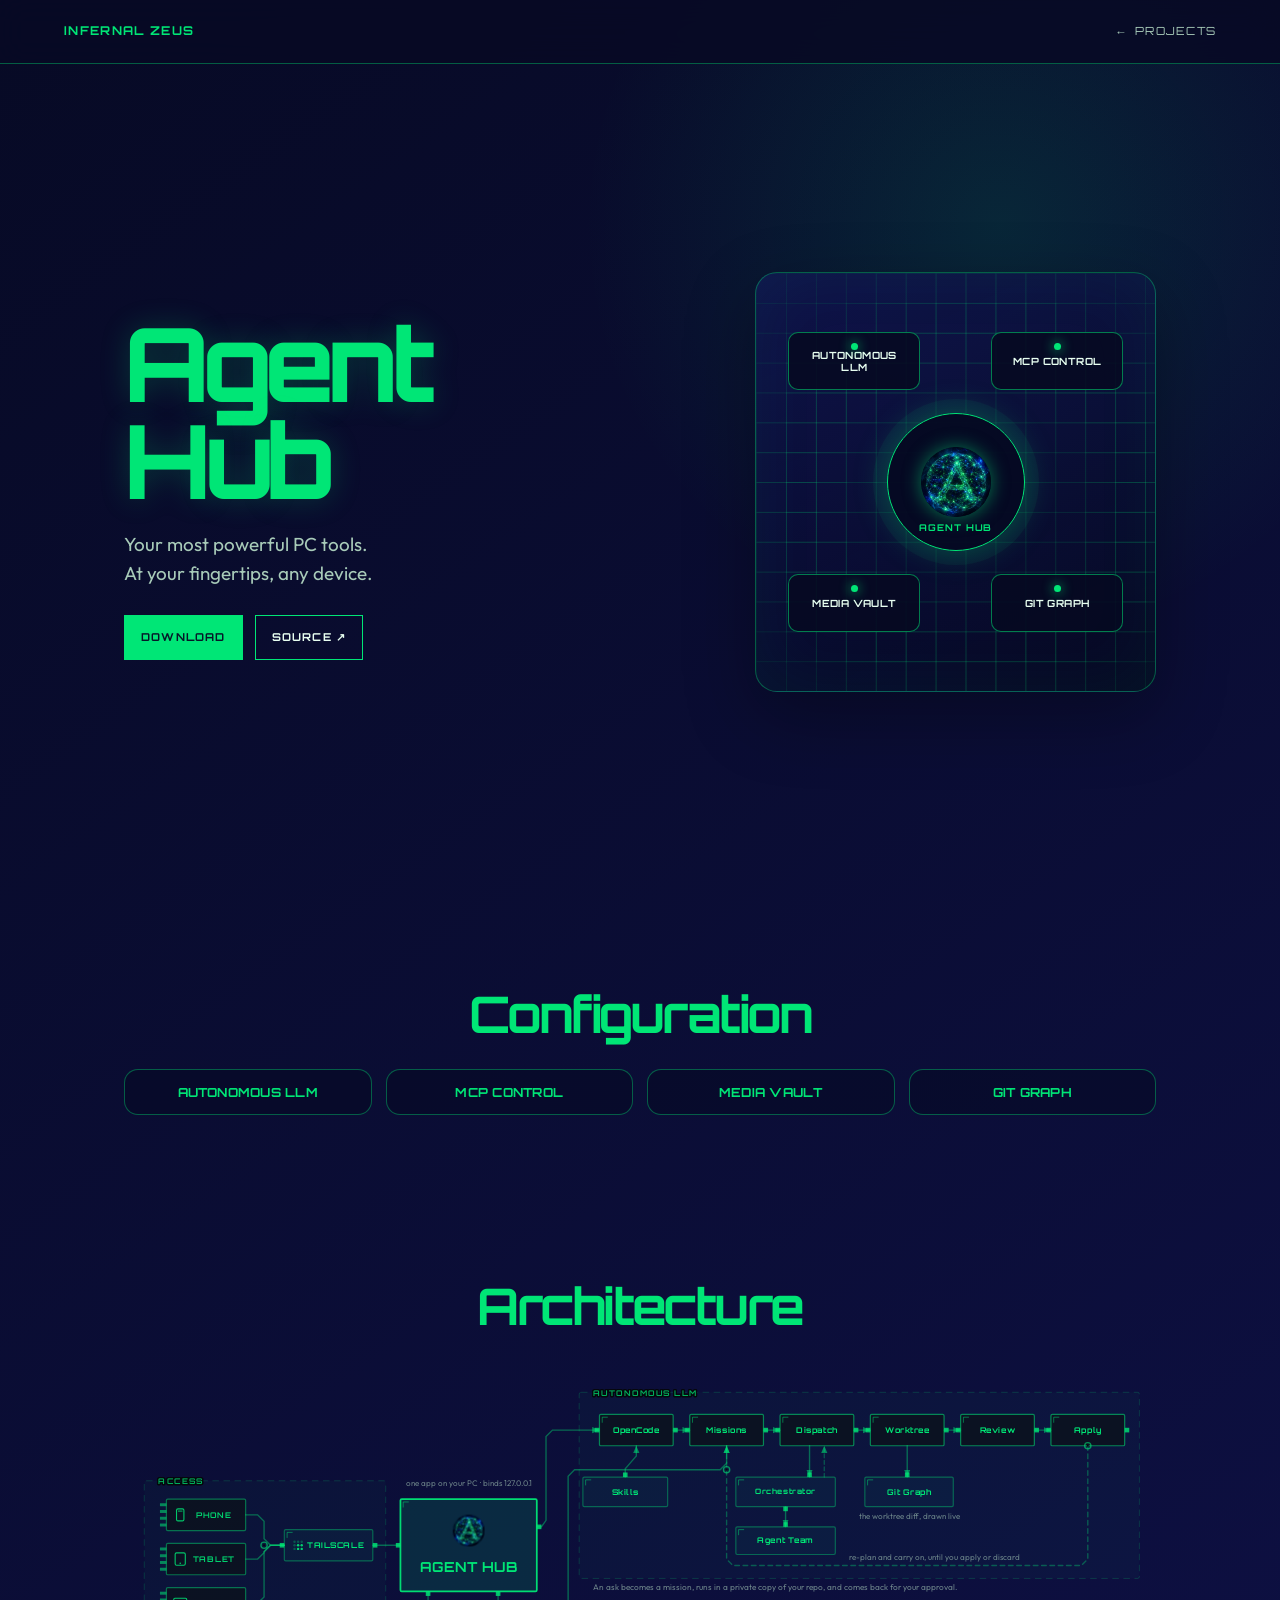
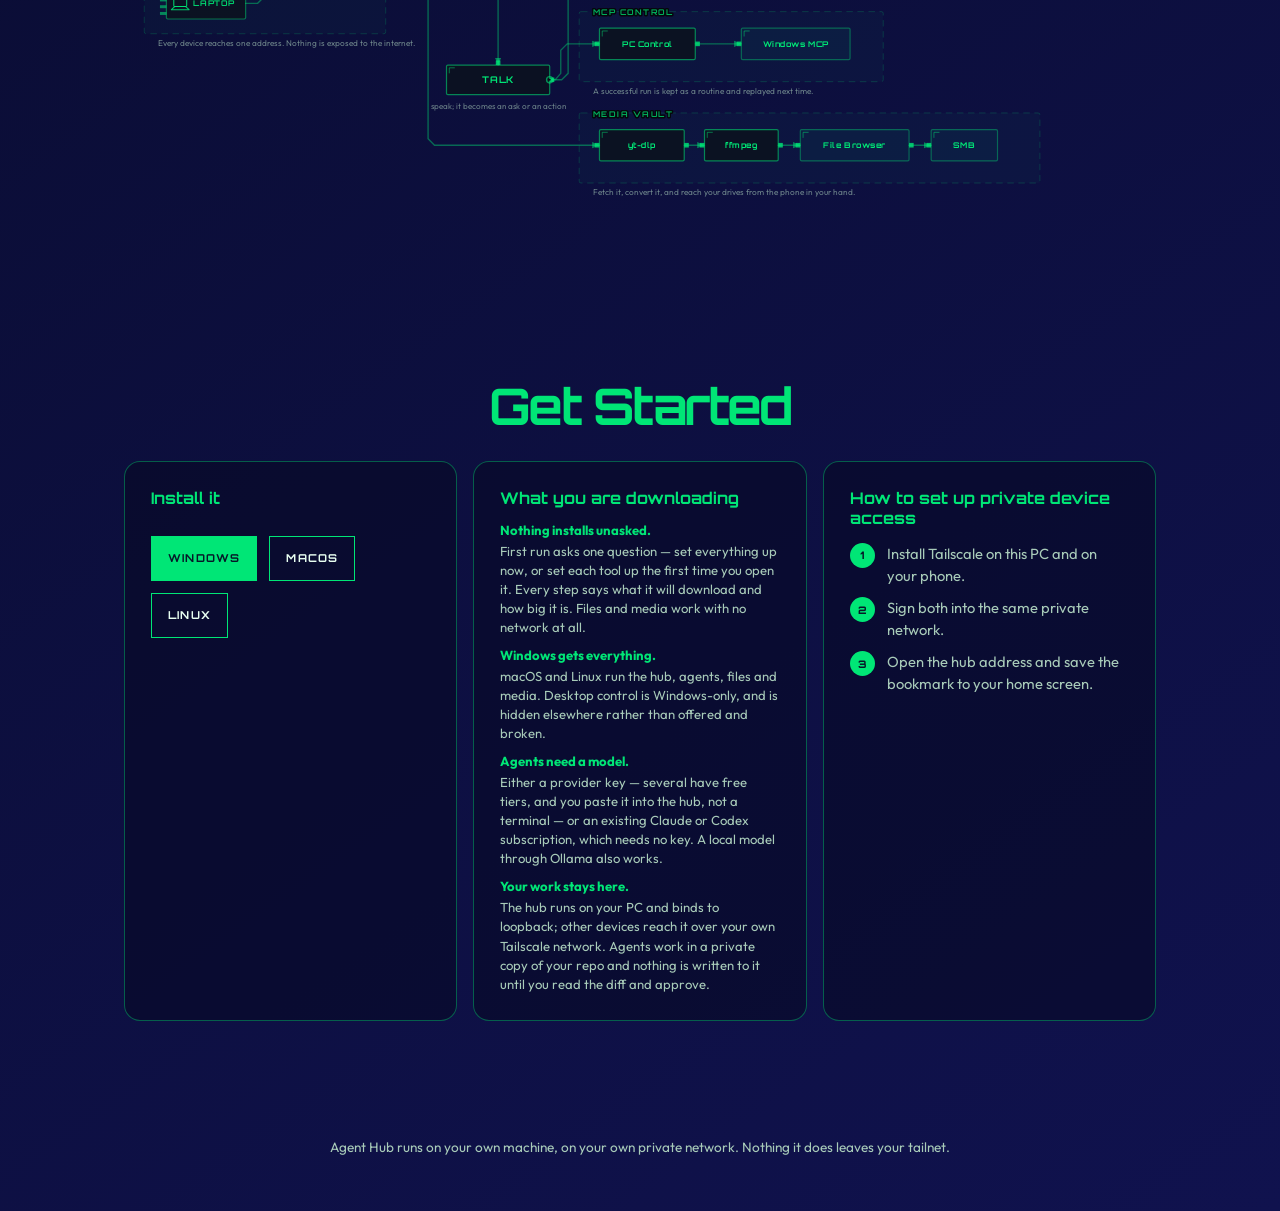
==== commit 036e582d: "v0.0.3.4" ====
--- a/Agent-Hub/index.html
+++ b/Agent-Hub/index.html
@@ -11,7 +11,7 @@
   <style>
     :root{--bg:#070a25;--surface:#0d1247;--ink:#e8fff1;--muted:#a8cbb9;--green:#00e676;--line:rgba(0,230,118,.38)}*{box-sizing:border-box}html{scroll-behavior:smooth}body{margin:0;background:radial-gradient(circle at 78% 8%,rgba(0,230,118,.12),transparent 26rem),linear-gradient(145deg,#070a25,#10124e);color:var(--ink);font-family:Outfit,system-ui,sans-serif;line-height:1.5}a{color:inherit;text-decoration:none}.nav{height:64px;display:flex;align-items:center;justify-content:space-between;padding:0 clamp(20px,5vw,76px);border-bottom:1px solid var(--line);background:rgba(7,10,37,.86);backdrop-filter:blur(15px);position:sticky;top:0;z-index:2}.brand,.back,.eyebrow,.button{font-family:Orbitron,sans-serif;letter-spacing:.11em;text-transform:uppercase}.brand{font-size:.76rem;font-weight:700;color:var(--green)}.back{font-size:.7rem;color:var(--muted)}.back:hover{color:var(--green)}main{overflow:hidden}.hero{max-width:1160px;margin:auto;min-height:calc(100vh - 64px);padding:clamp(54px,9vw,112px) clamp(20px,5vw,76px);display:grid;grid-template-columns:1.15fr .85fr;gap:clamp(34px,7vw,96px);align-items:center}.eyebrow{font-size:.68rem;color:var(--green)}h1{font:800 clamp(3rem,8vw,6.4rem)/.94 Orbitron,sans-serif;letter-spacing:-.07em;color:var(--green);margin:.7rem 0 1.4rem;text-shadow:0 0 30px rgba(0,230,118,.22)}.lead{max-width:590px;margin:0;color:var(--muted);font-size:clamp(1rem,1.7vw,1.18rem)}.actions{display:flex;flex-wrap:wrap;gap:12px;margin-top:28px}.button{display:inline-flex;align-items:center;justify-content:center;min-height:45px;padding:0 16px;border:1px solid var(--green);font-size:.68rem;font-weight:700;transition:.2s}.button.primary{background:var(--green);color:#061728}.button:hover{transform:translateY(-2px);box-shadow:0 0 24px rgba(0,230,118,.24)}.hub-panel{position:relative;min-height:420px;border:1px solid var(--line);border-radius:22px;background:linear-gradient(155deg,rgba(16,18,78,.88),rgba(5,8,30,.78));box-shadow:inset 0 0 70px rgba(0,230,118,.06),0 24px 70px rgba(0,0,0,.3);overflow:hidden}.hub-panel:before{content:"";position:absolute;inset:0;background:linear-gradient(rgba(0,230,118,.075) 1px,transparent 1px),linear-gradient(90deg,rgba(0,230,118,.075) 1px,transparent 1px);background-size:30px 30px;mask-image:linear-gradient(to bottom,black,rgba(0,0,0,.45));animation:gridPulse 3.2s ease-in-out infinite}.hub-panel:after{content:"";position:absolute;left:50%;top:50%;width:40px;height:40px;transform:translate(-50%,-50%);border-radius:50%;background:radial-gradient(circle,rgba(0,230,118,.46),rgba(0,230,118,0) 70%);animation:sourceGlow 3.2s ease-out infinite;pointer-events:none}.hub-panel.grid-hit:before{animation:clickGrid .7s ease-out}.hub-panel.grid-hit:after{animation:clickGlow .7s ease-out}.hub-core{position:absolute;left:50%;top:50%;z-index:2;width:138px;height:138px;transform:translate(-50%,-50%);display:grid;place-items:center;border:1px solid var(--green);border-radius:50%;background:rgba(6,10,34,.94);box-shadow:0 0 0 14px rgba(0,230,118,.055),0 0 34px rgba(0,230,118,.28);cursor:pointer;transition:transform .18s,box-shadow .18s}.hub-core:hover{transform:translate(-50%,-50%) scale(1.04);box-shadow:0 0 0 18px rgba(0,230,118,.08),0 0 42px rgba(0,230,118,.44)}.hub-core:active{transform:translate(-50%,-50%) scale(.96)}.hub-icon{position:relative;width:70px;height:70px;border-radius:50%;object-fit:cover;box-shadow:0 0 18px rgba(0,230,118,.5)}.hub-core span{position:absolute;bottom:17px;font:700 .58rem Orbitron,sans-serif;letter-spacing:.1em;color:var(--green)}.node{position:absolute;z-index:1;width:132px;min-height:58px;display:grid;place-items:center;padding:10px 9px;border:1px solid rgba(0,230,118,.52);border-radius:10px;background:rgba(6,10,34,.88);text-align:center;font:700 .62rem Orbitron,sans-serif;letter-spacing:.04em}.node:before{content:"";position:absolute;top:10px;width:7px;height:7px;border-radius:50%;background:var(--green);box-shadow:0 0 12px var(--green);animation:blink 1.7s ease-in-out infinite}.node.missions{top:14%;left:8%}.node.pc{top:14%;right:8%}.node.media{bottom:14%;left:8%}.node.graph{bottom:14%;right:8%}@keyframes blink{50%{opacity:.28;box-shadow:0 0 3px var(--green)}}@keyframes gridPulse{0%,100%{opacity:.38;background-size:30px 30px}50%{opacity:.86;background-size:34px 34px}}@keyframes sourceGlow{0%{transform:translate(-50%,-50%) scale(.5);opacity:.8}100%{transform:translate(-50%,-50%) scale(8);opacity:0}}@keyframes clickGrid{0%{opacity:1;background-size:30px 30px}100%{opacity:.25;background-size:44px 44px}}@keyframes clickGlow{0%{transform:translate(-50%,-50%) scale(.5);opacity:1}100%{transform:translate(-50%,-50%) scale(13);opacity:0}}section{max-width:1160px;margin:auto;padding:78px clamp(20px,5vw,76px)}.section-head{max-width:680px;margin-bottom:28px}.section-head h2{margin:.6rem 0;font:700 clamp(1.8rem,4vw,3.15rem)/1.05 Orbitron,sans-serif;letter-spacing:-.05em;color:var(--green)}.section-head p{margin:0;color:var(--muted)}.cards{display:grid;grid-template-columns:repeat(4,1fr);gap:14px}.card{min-height:136px;padding:22px;border:1px solid var(--line);border-radius:14px;background:rgba(7,10,37,.56);cursor:pointer;transition:transform .18s,border-color .18s}.card:hover,.card.open{border-color:var(--green);transform:translateY(-3px)}.num{font:700 .8rem Orbitron,sans-serif;color:var(--green)}.card h3{margin:14px 0 0;font:700 .78rem Orbitron,sans-serif;letter-spacing:.02em;white-space:nowrap;text-align:center}.card p{margin:0;color:var(--muted);font-size:.87rem;text-align:center}.how{display:grid;grid-template-columns:1fr 1fr;gap:16px}.how-box{padding:26px;border:1px solid var(--line);border-radius:16px;background:rgba(7,10,37,.58)}.how-box h3{margin:0 0 13px;font:700 1rem Orbitron,sans-serif;color:var(--green)}.how-box p{margin:0;color:var(--muted)}.note{margin-top:14px!important;font-size:.8rem;opacity:.75}.steps{display:grid;gap:10px;margin-top:15px}.step{display:grid;grid-template-columns:27px 1fr;gap:10px;align-items:start;color:var(--muted);font-size:.92rem}.step b{width:25px;height:25px;display:grid;place-items:center;border-radius:50%;background:var(--green);color:#071828;font:800 .65rem Orbitron,sans-serif}.footer{padding:38px 20px 54px;text-align:center;color:var(--muted);font-size:.85rem}@media(max-width:760px){.hero{grid-template-columns:1fr;padding-top:54px}.hub-panel{min-height:370px}.cards,.how{grid-template-columns:1fr}.node{width:108px;font-size:.52rem}.node.missions{left:4%}.node.pc{right:4%}.node.media{left:4%}.node.graph{right:4%}.hub-core{width:120px;height:120px}.hub-icon{width:62px;height:62px}}@media(prefers-reduced-motion:reduce){*{animation:none!important;scroll-behavior:auto!important}}
   </style>
-<style>#hub-grid{position:absolute;inset:0;width:100%;height:100%;pointer-events:none}.hub-panel:before,.hub-panel:after{display:none}.hub-core:hover,.hub-core:active{transform:translate(-50%,-50%)!important}</style><style>.control-head{text-align:center;margin-left:auto;margin-right:auto}.card{cursor:default}#hub-grid{transition:opacity .16s linear}#config .section-head,#architecture .section-head,#download .section-head{text-align:center;margin-left:auto;margin-right:auto}.card{min-height:0;padding:14px 12px}.card h3{margin:0;white-space:normal;overflow-wrap:anywhere;color:var(--green)}.card p{font-size:.82rem;line-height:1.45;overflow-wrap:anywhere}.card p i{display:block;margin-top:6px;font-style:normal;font-size:.74rem;opacity:.62}.card>p{display:grid;grid-template-rows:0fr;overflow:hidden;transition:grid-template-rows .24s ease,margin .24s ease}.card>p>span{min-height:0;overflow:hidden}.card.open>p,.card:hover>p,.card:focus-within>p{grid-template-rows:1fr;margin-top:10px}.card{overflow:hidden}.relinfo{margin:10px 0 0;font-size:.82rem;color:var(--muted);letter-spacing:.3px}.relinfo b{color:var(--green);font-weight:600}.arch{max-width:1060px;margin:0 auto}.arch-svg{width:100%;height:auto;display:block}.arch-tall{display:none}@media(max-width:760px){.arch-wide{display:none}.arch-tall{display:block}}.back{display:inline-flex;align-items:center;gap:7px;line-height:1}.back-arrow{display:inline-block;font-size:1.05em;line-height:1;transform:translateY(-.5px)}</style></head>
+<style>#hub-grid{position:absolute;inset:0;width:100%;height:100%;pointer-events:none}.hub-panel:before,.hub-panel:after{display:none}.hub-core:hover,.hub-core:active{transform:translate(-50%,-50%)!important}</style><style>.control-head{text-align:center;margin-left:auto;margin-right:auto}.card{cursor:default}#hub-grid{transition:opacity .16s linear}#config .section-head,#architecture .section-head,#download .section-head{text-align:center;margin-left:auto;margin-right:auto}.card{min-height:0;padding:14px 12px}.card h3{margin:0;white-space:normal;overflow-wrap:anywhere;color:var(--green)}.card p{font-size:.82rem;line-height:1.45;overflow-wrap:anywhere}.card p i{display:block;margin-top:6px;font-style:normal;font-size:.74rem;opacity:.62}.card>p{display:grid;grid-template-rows:0fr;overflow:hidden;transition:grid-template-rows .24s ease,margin .24s ease}.card>p>span{min-height:0;overflow:hidden}.card.open>p,.card:hover>p,.card:focus-within>p{grid-template-rows:1fr;margin-top:10px}.card{overflow:hidden}.relinfo{margin:10px 0 0;font-size:.82rem;color:var(--muted);letter-spacing:.3px}.relinfo b{color:var(--green);font-weight:600}.arch{max-width:1060px;margin:0 auto}.arch-svg{width:100%;height:auto;display:block}.arch-tall{display:none}@media(max-width:760px){.arch-wide{display:none}.arch-tall{display:block}}.facts{display:grid;gap:9px}.fact{font-size:.82rem;line-height:1.45}.fact b{color:var(--green);display:block;margin-bottom:2px}.fact span{color:var(--muted)}@media(min-width:900px){.how{grid-template-columns:repeat(auto-fit,minmax(260px,1fr))}}.back{display:inline-flex;align-items:center;gap:7px;line-height:1}.back-arrow{display:inline-block;font-size:1.05em;line-height:1;transform:translateY(-.5px)}</style></head>
 <body>
   <nav class="nav"><a class="brand" href="../">Infernal Zeus</a><a class="back" href="../#projects"><span class="back-arrow">←</span>Projects</a></nav>
   <main>
@@ -21,7 +21,7 @@
     </header>
     <section id="config"><div class="section-head control-head"><h2>Configuration</h2></div><div class="cards"><article class="card" tabindex="0"><h3>AUTONOMOUS LLM</h3><p><span>Dispatch · Worktrees · Review · Apply<i>OpenCode · Claude</i></span></p></article><article class="card" tabindex="0"><h3>MCP CONTROL</h3><p><span>Speak · Learned routines · Approve<i>Windows MCP</i></span></p></article><article class="card" tabindex="0"><h3>MEDIA VAULT</h3><p><span>Download · Convert · Browse · Receive<i>yt-dlp · ffmpeg</i></span></p></article><article class="card" tabindex="0"><h3>GIT GRAPH</h3><p><span>Repo status · Worktree diff<i>git</i></span></p></article></div></section>
     <section id="architecture"><div class="section-head control-head"><h2>Architecture</h2></div><div class="arch"><svg class="arch-svg arch-wide" viewBox="0 0 1120 492" xmlns="http://www.w3.org/2000/svg" role="img" aria-label="Agent Hub drawn as a circuit board. Phone, tablet and laptop connect through Tailscale to the Hub on your PC. The Hub feeds the autonomous LLM pipeline - OpenCode, fed by the skill library; Missions; Dispatch, which works both ways with the orchestrator that runs the agent team; a git worktree that draws the Git Graph; Review and Apply, which loops back - and the media tools. TALK, the voice surface, is wired into both the pipeline and PC control through Windows MCP."><defs><marker id="ah" viewBox="0 0 8 8" refX="7" refY="4" markerWidth="6" markerHeight="6" orient="auto-start-reverse"><path d="M0,1 L7,4 L0,7 z" fill="#00e676" fill-opacity=".55"/></marker></defs><rect x="22" y="130" width="262" height="166" rx="2" fill="#00e676" fill-opacity=".022" stroke="#00e676" stroke-opacity=".2" stroke-width="1" stroke-dasharray="7 5"/><text stroke="#05070c" stroke-width="3.2" stroke-linejoin="round" paint-order="stroke" x="37" y="134" fill="#00e676" fill-opacity=".75" font-family="Orbitron,Segoe UI,sans-serif" font-size="8.5" font-weight="700" letter-spacing="1.6">ACCESS</text><text x="37" y="309" fill="#a8cbb9" fill-opacity=".62" font-family="Outfit,Segoe UI,sans-serif" font-size="9">Every device reaches one address. Nothing is exposed to the internet.</text><rect x="46" y="150" width="86" height="34" rx="1.5" fill="#0b1220" fill-opacity=".92" stroke="#00e676" stroke-opacity=".45" stroke-width="1.3"/><rect x="39" y="154.4" width="7" height="3.2" fill="#00e676" fill-opacity=".55"/><rect x="39" y="161.73333333333335" width="7" height="3.2" fill="#00e676" fill-opacity=".55"/><rect x="39" y="169.06666666666666" width="7" height="3.2" fill="#00e676" fill-opacity=".55"/><rect x="39" y="176.4" width="7" height="3.2" fill="#00e676" fill-opacity=".55"/><rect x="57.0" y="160.5" width="8.0" height="13.0" rx="1.6" fill="none" stroke="#00e676" stroke-opacity=".85" stroke-width="1.2"/><line x1="59.0" y1="162.9" x2="63.0" y2="162.9" stroke="#00e676" stroke-opacity=".85" stroke-width="1.0" stroke-linecap="round"/><text x="97.5" y="170.4" text-anchor="middle" fill="#00e676" fill-opacity=".9" font-family="Orbitron,Segoe UI,sans-serif" font-size="8.5" font-weight="700" letter-spacing=".8">PHONE</text><rect x="46" y="198" width="86" height="34" rx="1.5" fill="#0b1220" fill-opacity=".92" stroke="#00e676" stroke-opacity=".45" stroke-width="1.3"/><rect x="39" y="202.4" width="7" height="3.2" fill="#00e676" fill-opacity=".55"/><rect x="39" y="209.73333333333335" width="7" height="3.2" fill="#00e676" fill-opacity=".55"/><rect x="39" y="217.06666666666666" width="7" height="3.2" fill="#00e676" fill-opacity=".55"/><rect x="39" y="224.4" width="7" height="3.2" fill="#00e676" fill-opacity=".55"/><rect x="55.5" y="208.25" width="11.0" height="13.5" rx="1.6" fill="none" stroke="#00e676" stroke-opacity=".85" stroke-width="1.2"/><circle cx="61.0" cy="219.55" r="0.9" fill="#00e676" fill-opacity=".85"/><text x="97.5" y="218.4" text-anchor="middle" fill="#00e676" fill-opacity=".9" font-family="Orbitron,Segoe UI,sans-serif" font-size="8.5" font-weight="700" letter-spacing=".8">TABLET</text><rect x="46" y="246" width="86" height="34" rx="1.5" fill="#0b1220" fill-opacity=".92" stroke="#00e676" stroke-opacity=".45" stroke-width="1.3"/><rect x="39" y="250.4" width="7" height="3.2" fill="#00e676" fill-opacity=".55"/><rect x="39" y="257.7333333333333" width="7" height="3.2" fill="#00e676" fill-opacity=".55"/><rect x="39" y="265.06666666666666" width="7" height="3.2" fill="#00e676" fill-opacity=".55"/><rect x="39" y="272.4" width="7" height="3.2" fill="#00e676" fill-opacity=".55"/><rect x="54.0" y="257.5" width="14.0" height="9.0" rx="1.2" fill="none" stroke="#00e676" stroke-opacity=".85" stroke-width="1.2"/><path d="M51.4,269.9 L55.0,266.5 L67.0,266.5 L70.6,269.9 Z" fill="none" stroke="#00e676" stroke-opacity=".85" stroke-width="1.2" stroke-linejoin="round"/><text x="97.5" y="266.4" text-anchor="middle" fill="#00e676" fill-opacity=".9" font-family="Orbitron,Segoe UI,sans-serif" font-size="8.5" font-weight="700" letter-spacing=".8">LAPTOP</text><rect x="174" y="183" width="96" height="34" rx="1.5" fill="#00e676" fill-opacity=".04" stroke="#00e676" stroke-opacity=".38" stroke-width="1.3"/><path d="M177,186 l6,0 M177,186 l0,6" stroke="#00e676" stroke-opacity=".5" stroke-width="1" fill="none"/><rect x="169" y="197.5" width="5" height="5" fill="#00e676" fill-opacity=".8"/><rect x="270" y="197.5" width="5" height="5" fill="#00e676" fill-opacity=".8"/><circle cx="185.04" cy="196.09" r="1.3175" fill="#00e676" fill-opacity=".3"/><circle cx="188.95" cy="196.09" r="1.3175" fill="#00e676" fill-opacity=".3"/><circle cx="192.85999999999999" cy="196.09" r="1.3175" fill="#00e676" fill-opacity=".3"/><circle cx="185.04" cy="200.0" r="1.3175" fill="#00e676" fill-opacity=".3"/><circle cx="188.95" cy="200.0" r="1.3175" fill="#00e676" fill-opacity=".9"/><circle cx="192.85999999999999" cy="200.0" r="1.3175" fill="#00e676" fill-opacity=".9"/><circle cx="185.04" cy="203.91" r="1.3175" fill="#00e676" fill-opacity=".3"/><circle cx="188.95" cy="203.91" r="1.3175" fill="#00e676" fill-opacity=".9"/><circle cx="192.85999999999999" cy="203.91" r="1.3175" fill="#00e676" fill-opacity=".9"/><text x="229.65" y="203.06" text-anchor="middle" fill="#00e676" font-family="Orbitron,Segoe UI,sans-serif" font-size="8.5" font-weight="700" letter-spacing=".6">TAILSCALE</text><path d="M132,167 L145,167 L152,174 L152,193 L159,200 L174,200" fill="none" stroke="#00e676" stroke-opacity=".42" stroke-width="1.5" stroke-linecap="round"/><path d="M132,215 L145,215 L152,208 L152,207 L159,200 L174,200" fill="none" stroke="#00e676" stroke-opacity=".42" stroke-width="1.5" stroke-linecap="round"/><path d="M132,263 L145,263 L152,256 L152,207 L159,200 L174,200" fill="none" stroke="#00e676" stroke-opacity=".42" stroke-width="1.5" stroke-linecap="round"/><circle cx="152" cy="200" r="3.4" fill="none" stroke="#00e676" stroke-opacity=".6" stroke-width="1.5"/><circle cx="152" cy="200" r="1.1" fill="#05070c"/><text x="374" y="136" text-anchor="middle" fill="#a8cbb9" fill-opacity=".6" font-family="Outfit,Segoe UI,sans-serif" font-size="8.8">one app on your PC · binds 127.0.0.1</text><rect x="300" y="150" width="148" height="100" rx="1.5" fill="#00e676" fill-opacity=".13" stroke="#00e676" stroke-opacity=".95" stroke-width="1.9"/><path d="M303,153 l6,0 M303,153 l0,6" stroke="#00e676" stroke-opacity=".5" stroke-width="1" fill="none"/><rect x="295" y="197.5" width="5" height="5" fill="#00e676" fill-opacity=".8"/><rect x="448" y="177.5" width="5" height="5" fill="#00e676" fill-opacity=".8"/><rect x="327.5" y="250" width="5" height="5" fill="#00e676" fill-opacity=".8"/><rect x="403.5" y="250" width="5" height="5" fill="#00e676" fill-opacity=".8"/><image href="../assets/agent-hub/agent-hub-mark.png" x="356.75" y="166.75" width="34.5" height="34.5" preserveAspectRatio="xMidYMid meet"/><text x="374.0" y="229.4" text-anchor="middle" fill="#00e676" font-family="Orbitron,Segoe UI,sans-serif" font-size="15" font-weight="700" letter-spacing=".6">AGENT HUB</text><path d="M270,200 L300,200" fill="none" stroke="#00e676" stroke-opacity=".42" stroke-width="1.5" stroke-linecap="round"/><rect x="350" y="330" width="112" height="32" rx="1.5" fill="#0b1220" fill-opacity=".92" stroke="#00e676" stroke-opacity=".55" stroke-width="1.3"/><path d="M353,333 l6,0 M353,333 l0,6" stroke="#00e676" stroke-opacity=".5" stroke-width="1" fill="none"/><rect x="403.5" y="325" width="5" height="5" fill="#00e676" fill-opacity=".8"/><rect x="462" y="343.5" width="5" height="5" fill="#00e676" fill-opacity=".8"/><text x="406.0" y="349.6" text-anchor="middle" fill="#00e676" font-family="Orbitron,Segoe UI,sans-serif" font-size="10" font-weight="700" letter-spacing=".6">TALK</text><path d="M406,250 L406,330" fill="none" stroke="#00e676" stroke-opacity=".42" stroke-width="1.5" stroke-linecap="round" marker-end="url(#ah)"/><text x="406" y="378" text-anchor="middle" fill="#a8cbb9" fill-opacity=".6" font-family="Outfit,Segoe UI,sans-serif" font-size="8.8">speak; it becomes an ask or an action</text><rect x="494" y="34" width="608" height="202" rx="2" fill="#00e676" fill-opacity=".022" stroke="#00e676" stroke-opacity=".2" stroke-width="1" stroke-dasharray="7 5"/><text stroke="#05070c" stroke-width="3.2" stroke-linejoin="round" paint-order="stroke" x="509" y="38" fill="#00e676" fill-opacity=".75" font-family="Orbitron,Segoe UI,sans-serif" font-size="8.5" font-weight="700" letter-spacing="1.6">AUTONOMOUS LLM</text><text x="509" y="249" fill="#a8cbb9" fill-opacity=".62" font-family="Outfit,Segoe UI,sans-serif" font-size="9">An ask becomes a mission, runs in a private copy of your repo, and comes back for your approval.</text><rect x="516" y="58" width="80" height="34" rx="1.5" fill="#0b1220" fill-opacity=".92" stroke="#00e676" stroke-opacity=".55" stroke-width="1.3"/><path d="M519,61 l6,0 M519,61 l0,6" stroke="#00e676" stroke-opacity=".5" stroke-width="1" fill="none"/><rect x="511" y="72.5" width="5" height="5" fill="#00e676" fill-opacity=".8"/><rect x="596" y="72.5" width="5" height="5" fill="#00e676" fill-opacity=".8"/><text x="556.0" y="78.06" text-anchor="middle" fill="#00e676" font-family="Orbitron,Segoe UI,sans-serif" font-size="8.5" font-weight="700" letter-spacing=".6">OpenCode</text><rect x="614" y="58" width="80" height="34" rx="1.5" fill="#0b1220" fill-opacity=".92" stroke="#00e676" stroke-opacity=".55" stroke-width="1.3"/><path d="M617,61 l6,0 M617,61 l0,6" stroke="#00e676" stroke-opacity=".5" stroke-width="1" fill="none"/><rect x="609" y="72.5" width="5" height="5" fill="#00e676" fill-opacity=".8"/><rect x="694" y="72.5" width="5" height="5" fill="#00e676" fill-opacity=".8"/><text x="654.0" y="78.06" text-anchor="middle" fill="#00e676" font-family="Orbitron,Segoe UI,sans-serif" font-size="8.5" font-weight="700" letter-spacing=".6">Missions</text><rect x="712" y="58" width="80" height="34" rx="1.5" fill="#0b1220" fill-opacity=".92" stroke="#00e676" stroke-opacity=".55" stroke-width="1.3"/><path d="M715,61 l6,0 M715,61 l0,6" stroke="#00e676" stroke-opacity=".5" stroke-width="1" fill="none"/><rect x="707" y="72.5" width="5" height="5" fill="#00e676" fill-opacity=".8"/><rect x="792" y="72.5" width="5" height="5" fill="#00e676" fill-opacity=".8"/><text x="752.0" y="78.06" text-anchor="middle" fill="#00e676" font-family="Orbitron,Segoe UI,sans-serif" font-size="8.5" font-weight="700" letter-spacing=".6">Dispatch</text><rect x="810" y="58" width="80" height="34" rx="1.5" fill="#0b1220" fill-opacity=".92" stroke="#00e676" stroke-opacity=".55" stroke-width="1.3"/><path d="M813,61 l6,0 M813,61 l0,6" stroke="#00e676" stroke-opacity=".5" stroke-width="1" fill="none"/><rect x="805" y="72.5" width="5" height="5" fill="#00e676" fill-opacity=".8"/><rect x="890" y="72.5" width="5" height="5" fill="#00e676" fill-opacity=".8"/><text x="850.0" y="78.06" text-anchor="middle" fill="#00e676" font-family="Orbitron,Segoe UI,sans-serif" font-size="8.5" font-weight="700" letter-spacing=".6">Worktree</text><rect x="908" y="58" width="80" height="34" rx="1.5" fill="#0b1220" fill-opacity=".92" stroke="#00e676" stroke-opacity=".55" stroke-width="1.3"/><path d="M911,61 l6,0 M911,61 l0,6" stroke="#00e676" stroke-opacity=".5" stroke-width="1" fill="none"/><rect x="903" y="72.5" width="5" height="5" fill="#00e676" fill-opacity=".8"/><rect x="988" y="72.5" width="5" height="5" fill="#00e676" fill-opacity=".8"/><text x="948.0" y="78.06" text-anchor="middle" fill="#00e676" font-family="Orbitron,Segoe UI,sans-serif" font-size="8.5" font-weight="700" letter-spacing=".6">Review</text><rect x="1006" y="58" width="80" height="34" rx="1.5" fill="#0b1220" fill-opacity=".92" stroke="#00e676" stroke-opacity=".55" stroke-width="1.3"/><path d="M1009,61 l6,0 M1009,61 l0,6" stroke="#00e676" stroke-opacity=".5" stroke-width="1" fill="none"/><rect x="1001" y="72.5" width="5" height="5" fill="#00e676" fill-opacity=".8"/><rect x="1086" y="72.5" width="5" height="5" fill="#00e676" fill-opacity=".8"/><text x="1046.0" y="78.06" text-anchor="middle" fill="#00e676" font-family="Orbitron,Segoe UI,sans-serif" font-size="8.5" font-weight="700" letter-spacing=".6">Apply</text><path d="M596,75 L614,75" fill="none" stroke="#00e676" stroke-opacity=".42" stroke-width="1.5" stroke-linecap="round" marker-end="url(#ah)"/><path d="M694,75 L712,75" fill="none" stroke="#00e676" stroke-opacity=".42" stroke-width="1.5" stroke-linecap="round" marker-end="url(#ah)"/><path d="M792,75 L810,75" fill="none" stroke="#00e676" stroke-opacity=".42" stroke-width="1.5" stroke-linecap="round" marker-end="url(#ah)"/><path d="M890,75 L908,75" fill="none" stroke="#00e676" stroke-opacity=".42" stroke-width="1.5" stroke-linecap="round" marker-end="url(#ah)"/><path d="M988,75 L1006,75" fill="none" stroke="#00e676" stroke-opacity=".42" stroke-width="1.5" stroke-linecap="round" marker-end="url(#ah)"/><rect x="498" y="126" width="92" height="32" rx="1.5" fill="#00e676" fill-opacity=".04" stroke="#00e676" stroke-opacity=".38" stroke-width="1.3"/><path d="M501,129 l6,0 M501,129 l0,6" stroke="#00e676" stroke-opacity=".5" stroke-width="1" fill="none"/><rect x="541.5" y="121" width="5" height="5" fill="#00e676" fill-opacity=".8"/><text x="544.0" y="145.06" text-anchor="middle" fill="#00e676" font-family="Orbitron,Segoe UI,sans-serif" font-size="8.5" font-weight="700" letter-spacing=".6">Skills</text><path d="M544,126 L544,117 L550.0,110.0 L550.0,110.0 L556,103 L556,92" fill="none" stroke="#00e676" stroke-opacity=".42" stroke-width="1.5" stroke-linecap="round" marker-end="url(#ah)"/><rect x="664" y="126" width="108" height="32" rx="1.5" fill="#00e676" fill-opacity=".04" stroke="#00e676" stroke-opacity=".38" stroke-width="1.3"/><path d="M667,129 l6,0 M667,129 l0,6" stroke="#00e676" stroke-opacity=".5" stroke-width="1" fill="none"/><rect x="741.5" y="121" width="5" height="5" fill="#00e676" fill-opacity=".8"/><rect x="715.5" y="158" width="5" height="5" fill="#00e676" fill-opacity=".8"/><text x="718.0" y="144.88" text-anchor="middle" fill="#00e676" font-family="Orbitron,Segoe UI,sans-serif" font-size="8" font-weight="700" letter-spacing=".6">Orchestrator</text><path d="M744,92 L744,126" fill="none" stroke="#00e676" stroke-opacity=".42" stroke-width="1.5" stroke-linecap="round" marker-end="url(#ah)"/><path d="M760,126 L760,92" fill="none" stroke="#00e676" stroke-opacity=".3" stroke-width="1.5" stroke-linecap="round" stroke-dasharray="4 3" marker-end="url(#ah)"/><rect x="664" y="180" width="108" height="30" rx="1.5" fill="#00e676" fill-opacity=".04" stroke="#00e676" stroke-opacity=".38" stroke-width="1.3"/><path d="M667,183 l6,0 M667,183 l0,6" stroke="#00e676" stroke-opacity=".5" stroke-width="1" fill="none"/><rect x="715.5" y="175" width="5" height="5" fill="#00e676" fill-opacity=".8"/><text x="718.0" y="198.06" text-anchor="middle" fill="#00e676" font-family="Orbitron,Segoe UI,sans-serif" font-size="8.5" font-weight="700" letter-spacing=".6">Agent Team</text><path d="M718,158 L718,180" fill="none" stroke="#00e676" stroke-opacity=".42" stroke-width="1.5" stroke-linecap="round" marker-end="url(#ah)"/><rect x="804" y="126" width="96" height="32" rx="1.5" fill="#00e676" fill-opacity=".04" stroke="#00e676" stroke-opacity=".38" stroke-width="1.3"/><path d="M807,129 l6,0 M807,129 l0,6" stroke="#00e676" stroke-opacity=".5" stroke-width="1" fill="none"/><rect x="847.5" y="121" width="5" height="5" fill="#00e676" fill-opacity=".8"/><text x="852.0" y="145.06" text-anchor="middle" fill="#00e676" font-family="Orbitron,Segoe UI,sans-serif" font-size="8.5" font-weight="700" letter-spacing=".6">Git Graph</text><path d="M850,92 L850,126" fill="none" stroke="#00e676" stroke-opacity=".42" stroke-width="1.5" stroke-linecap="round" marker-end="url(#ah)"/><text x="852" y="172" text-anchor="middle" fill="#a8cbb9" fill-opacity=".6" font-family="Outfit,Segoe UI,sans-serif" font-size="8.8">the worktree diff, drawn live</text><path d="M1046,92 L1046,215 L1039,222 L661,222 L654,215 L654,92" fill="none" stroke="#00e676" stroke-opacity=".34" stroke-width="1.5" stroke-linecap="round" stroke-dasharray="5 4" marker-end="url(#ah)"/><text x="880" y="216" text-anchor="middle" fill="#a8cbb9" fill-opacity=".6" font-family="Outfit,Segoe UI,sans-serif" font-size="8.8">re-plan and carry on, until you apply or discard</text><circle cx="1046" cy="92" r="3.4" fill="none" stroke="#00e676" stroke-opacity=".6" stroke-width="1.5"/><circle cx="1046" cy="92" r="1.1" fill="#05070c"/><rect x="494" y="272" width="330" height="76" rx="2" fill="#00e676" fill-opacity=".022" stroke="#00e676" stroke-opacity=".2" stroke-width="1" stroke-dasharray="7 5"/><text stroke="#05070c" stroke-width="3.2" stroke-linejoin="round" paint-order="stroke" x="509" y="276" fill="#00e676" fill-opacity=".75" font-family="Orbitron,Segoe UI,sans-serif" font-size="8.5" font-weight="700" letter-spacing="1.6">MCP CONTROL</text><text x="509" y="361" fill="#a8cbb9" fill-opacity=".62" font-family="Outfit,Segoe UI,sans-serif" font-size="9">A successful run is kept as a routine and replayed next time.</text><rect x="516" y="290" width="104" height="34" rx="1.5" fill="#0b1220" fill-opacity=".92" stroke="#00e676" stroke-opacity=".55" stroke-width="1.3"/><path d="M519,293 l6,0 M519,293 l0,6" stroke="#00e676" stroke-opacity=".5" stroke-width="1" fill="none"/><rect x="511" y="304.5" width="5" height="5" fill="#00e676" fill-opacity=".8"/><rect x="620" y="304.5" width="5" height="5" fill="#00e676" fill-opacity=".8"/><text x="568.0" y="310.06" text-anchor="middle" fill="#00e676" font-family="Orbitron,Segoe UI,sans-serif" font-size="8.5" font-weight="700" letter-spacing=".6">PC Control</text><rect x="670" y="290" width="118" height="34" rx="1.5" fill="#00e676" fill-opacity=".04" stroke="#00e676" stroke-opacity=".38" stroke-width="1.3"/><path d="M673,293 l6,0 M673,293 l0,6" stroke="#00e676" stroke-opacity=".5" stroke-width="1" fill="none"/><rect x="665" y="304.5" width="5" height="5" fill="#00e676" fill-opacity=".8"/><text x="729.0" y="310.06" text-anchor="middle" fill="#00e676" font-family="Orbitron,Segoe UI,sans-serif" font-size="8.5" font-weight="700" letter-spacing=".6">Windows MCP</text><path d="M620,307 L670,307" fill="none" stroke="#00e676" stroke-opacity=".42" stroke-width="1.5" stroke-linecap="round" marker-end="url(#ah)"/><rect x="494" y="382" width="500" height="76" rx="2" fill="#00e676" fill-opacity=".022" stroke="#00e676" stroke-opacity=".2" stroke-width="1" stroke-dasharray="7 5"/><text stroke="#05070c" stroke-width="3.2" stroke-linejoin="round" paint-order="stroke" x="509" y="386" fill="#00e676" fill-opacity=".75" font-family="Orbitron,Segoe UI,sans-serif" font-size="8.5" font-weight="700" letter-spacing="1.6">MEDIA VAULT</text><text x="509" y="471" fill="#a8cbb9" fill-opacity=".62" font-family="Outfit,Segoe UI,sans-serif" font-size="9">Fetch it, convert it, and reach your drives from the phone in your hand.</text><rect x="516" y="400" width="92" height="34" rx="1.5" fill="#0b1220" fill-opacity=".92" stroke="#00e676" stroke-opacity=".55" stroke-width="1.3"/><path d="M519,403 l6,0 M519,403 l0,6" stroke="#00e676" stroke-opacity=".5" stroke-width="1" fill="none"/><rect x="511" y="414.5" width="5" height="5" fill="#00e676" fill-opacity=".8"/><rect x="608" y="414.5" width="5" height="5" fill="#00e676" fill-opacity=".8"/><text x="562.0" y="420.06" text-anchor="middle" fill="#00e676" font-family="Orbitron,Segoe UI,sans-serif" font-size="8.5" font-weight="700" letter-spacing=".6">yt-dlp</text><rect x="630" y="400" width="80" height="34" rx="1.5" fill="#0b1220" fill-opacity=".92" stroke="#00e676" stroke-opacity=".55" stroke-width="1.3"/><path d="M633,403 l6,0 M633,403 l0,6" stroke="#00e676" stroke-opacity=".5" stroke-width="1" fill="none"/><rect x="625" y="414.5" width="5" height="5" fill="#00e676" fill-opacity=".8"/><rect x="710" y="414.5" width="5" height="5" fill="#00e676" fill-opacity=".8"/><text x="670.0" y="420.06" text-anchor="middle" fill="#00e676" font-family="Orbitron,Segoe UI,sans-serif" font-size="8.5" font-weight="700" letter-spacing=".6">ffmpeg</text><rect x="734" y="400" width="118" height="34" rx="1.5" fill="#00e676" fill-opacity=".04" stroke="#00e676" stroke-opacity=".38" stroke-width="1.3"/><path d="M737,403 l6,0 M737,403 l0,6" stroke="#00e676" stroke-opacity=".5" stroke-width="1" fill="none"/><rect x="729" y="414.5" width="5" height="5" fill="#00e676" fill-opacity=".8"/><rect x="852" y="414.5" width="5" height="5" fill="#00e676" fill-opacity=".8"/><text x="793.0" y="420.06" text-anchor="middle" fill="#00e676" font-family="Orbitron,Segoe UI,sans-serif" font-size="8.5" font-weight="700" letter-spacing=".6">File Browser</text><rect x="876" y="400" width="72" height="34" rx="1.5" fill="#00e676" fill-opacity=".04" stroke="#00e676" stroke-opacity=".38" stroke-width="1.3"/><path d="M879,403 l6,0 M879,403 l0,6" stroke="#00e676" stroke-opacity=".5" stroke-width="1" fill="none"/><rect x="871" y="414.5" width="5" height="5" fill="#00e676" fill-opacity=".8"/><text x="912.0" y="420.06" text-anchor="middle" fill="#00e676" font-family="Orbitron,Segoe UI,sans-serif" font-size="8.5" font-weight="700" letter-spacing=".6">SMB</text><path d="M608,417 L630,417" fill="none" stroke="#00e676" stroke-opacity=".42" stroke-width="1.5" stroke-linecap="round" marker-end="url(#ah)"/><path d="M710,417 L734,417" fill="none" stroke="#00e676" stroke-opacity=".42" stroke-width="1.5" stroke-linecap="round" marker-end="url(#ah)"/><path d="M852,417 L876,417" fill="none" stroke="#00e676" stroke-opacity=".42" stroke-width="1.5" stroke-linecap="round" marker-end="url(#ah)"/><path d="M448,180 L453.0,180.0 L458,173 L458,82 L465,75 L516,75" fill="none" stroke="#00e676" stroke-opacity=".42" stroke-width="1.5" stroke-linecap="round" marker-end="url(#ah)"/><path d="M330,250 L330,410 L337,417 L516,417" fill="none" stroke="#00e676" stroke-opacity=".42" stroke-width="1.5" stroke-linecap="round" marker-end="url(#ah)"/><path d="M462,346 L468.0,346.0 L474,339 L474,314 L481,307 L516,307" fill="none" stroke="#00e676" stroke-opacity=".42" stroke-width="1.5" stroke-linecap="round" marker-end="url(#ah)"/><path d="M462,346 L475,346 L482,339 L482,125 L489,118 L647,118 L654,111 L654,92" fill="none" stroke="#00e676" stroke-opacity=".42" stroke-width="1.5" stroke-linecap="round" marker-end="url(#ah)"/><circle cx="654" cy="118" r="3.4" fill="none" stroke="#00e676" stroke-opacity=".6" stroke-width="1.5"/><circle cx="654" cy="118" r="1.1" fill="#05070c"/><circle cx="462" cy="346" r="3.4" fill="none" stroke="#00e676" stroke-opacity=".6" stroke-width="1.5"/><circle cx="462" cy="346" r="1.1" fill="#05070c"/></svg><svg class="arch-svg arch-tall" viewBox="0 0 360 1124" xmlns="http://www.w3.org/2000/svg" role="img" aria-label="Agent Hub drawn as a circuit board, stacked for a narrow screen: devices connect through Tailscale to the Hub, which feeds one bus down the board into the autonomous LLM pipeline, PC control and the media tools. Skills feed OpenCode, the orchestrator works both ways with Dispatch and runs the agent team, and TALK joins the same bus."><defs><marker id="ah" viewBox="0 0 8 8" refX="7" refY="4" markerWidth="6" markerHeight="6" orient="auto-start-reverse"><path d="M0,1 L7,4 L0,7 z" fill="#00e676" fill-opacity=".55"/></marker></defs><rect x="10" y="26" width="342" height="124" rx="2" fill="#00e676" fill-opacity=".022" stroke="#00e676" stroke-opacity=".2" stroke-width="1" stroke-dasharray="7 5"/><text stroke="#05070c" stroke-width="3.2" stroke-linejoin="round" paint-order="stroke" x="25" y="30" fill="#00e676" fill-opacity=".75" font-family="Orbitron,Segoe UI,sans-serif" font-size="8.5" font-weight="700" letter-spacing="1.6">ACCESS</text><text x="25" y="163" fill="#a8cbb9" fill-opacity=".62" font-family="Outfit,Segoe UI,sans-serif" font-size="9">One address, from any device.</text><rect x="40" y="40" width="76" height="40" rx="1.5" fill="#0b1220" fill-opacity=".92" stroke="#00e676" stroke-opacity=".45" stroke-width="1.3"/><rect x="74.4" y="48.15" width="7.2" height="11.700000000000001" rx="1.4400000000000002" fill="none" stroke="#00e676" stroke-opacity=".85" stroke-width="1.08"/><line x1="76.2" y1="50.31" x2="79.8" y2="50.31" stroke="#00e676" stroke-opacity=".85" stroke-width="0.9" stroke-linecap="round"/><text x="78" y="74" text-anchor="middle" fill="#00e676" fill-opacity=".9" font-family="Orbitron,Segoe UI,sans-serif" font-size="7.5" font-weight="700" letter-spacing=".6">PHONE</text><path d="M78,80 L78.0,85.0 L85,90 L173,90 L180,97 L180,104" fill="none" stroke="#00e676" stroke-opacity=".42" stroke-width="1.5" stroke-linecap="round"/><rect x="136" y="40" width="76" height="40" rx="1.5" fill="#0b1220" fill-opacity=".92" stroke="#00e676" stroke-opacity=".45" stroke-width="1.3"/><rect x="169.05" y="47.925" width="9.9" height="12.15" rx="1.4400000000000002" fill="none" stroke="#00e676" stroke-opacity=".85" stroke-width="1.08"/><circle cx="174" cy="58.095000000000006" r="0.81" fill="#00e676" fill-opacity=".85"/><text x="174" y="74" text-anchor="middle" fill="#00e676" fill-opacity=".9" font-family="Orbitron,Segoe UI,sans-serif" font-size="7.5" font-weight="700" letter-spacing=".6">TABLET</text><path d="M174,80 L174.0,85.0 L177.0,90.0 L177.0,90.0 L180,97 L180,104" fill="none" stroke="#00e676" stroke-opacity=".42" stroke-width="1.5" stroke-linecap="round"/><rect x="232" y="40" width="76" height="40" rx="1.5" fill="#0b1220" fill-opacity=".92" stroke="#00e676" stroke-opacity=".45" stroke-width="1.3"/><rect x="263.7" y="49.050000000000004" width="12.6" height="8.1" rx="1.08" fill="none" stroke="#00e676" stroke-opacity=".85" stroke-width="1.08"/><path d="M261.36,60.209999999999994 L264.59999999999997,57.15 L275.40000000000003,57.15 L278.64,60.209999999999994 Z" fill="none" stroke="#00e676" stroke-opacity=".85" stroke-width="1.08" stroke-linejoin="round"/><text x="270" y="74" text-anchor="middle" fill="#00e676" fill-opacity=".9" font-family="Orbitron,Segoe UI,sans-serif" font-size="7.5" font-weight="700" letter-spacing=".6">LAPTOP</text><path d="M270,80 L270.0,85.0 L263,90 L187,90 L180,97 L180,104" fill="none" stroke="#00e676" stroke-opacity=".42" stroke-width="1.5" stroke-linecap="round"/><circle cx="180" cy="90" r="3.4" fill="none" stroke="#00e676" stroke-opacity=".6" stroke-width="1.5"/><circle cx="180" cy="90" r="1.1" fill="#05070c"/><rect x="126" y="104" width="108" height="30" rx="1.5" fill="#00e676" fill-opacity=".04" stroke="#00e676" stroke-opacity=".38" stroke-width="1.3"/><path d="M129,107 l6,0 M129,107 l0,6" stroke="#00e676" stroke-opacity=".5" stroke-width="1" fill="none"/><rect x="177.5" y="99" width="5" height="5" fill="#00e676" fill-opacity=".8"/><rect x="177.5" y="134" width="5" height="5" fill="#00e676" fill-opacity=".8"/><circle cx="136.72799999999998" cy="115.688" r="1.1159999999999999" fill="#00e676" fill-opacity=".3"/><circle cx="140.04" cy="115.688" r="1.1159999999999999" fill="#00e676" fill-opacity=".3"/><circle cx="143.352" cy="115.688" r="1.1159999999999999" fill="#00e676" fill-opacity=".3"/><circle cx="136.72799999999998" cy="119.0" r="1.1159999999999999" fill="#00e676" fill-opacity=".3"/><circle cx="140.04" cy="119.0" r="1.1159999999999999" fill="#00e676" fill-opacity=".9"/><circle cx="143.352" cy="119.0" r="1.1159999999999999" fill="#00e676" fill-opacity=".9"/><circle cx="136.72799999999998" cy="122.312" r="1.1159999999999999" fill="#00e676" fill-opacity=".3"/><circle cx="140.04" cy="122.312" r="1.1159999999999999" fill="#00e676" fill-opacity=".9"/><circle cx="143.352" cy="122.312" r="1.1159999999999999" fill="#00e676" fill-opacity=".9"/><text x="186.48000000000002" y="121.88" text-anchor="middle" fill="#00e676" font-family="Orbitron,Segoe UI,sans-serif" font-size="8" font-weight="700" letter-spacing=".6">TAILSCALE</text><path d="M180,134 L180,168" fill="none" stroke="#00e676" stroke-opacity=".42" stroke-width="1.5" stroke-linecap="round" marker-end="url(#ah)"/><rect x="96" y="168" width="168" height="76" rx="1.5" fill="#00e676" fill-opacity=".13" stroke="#00e676" stroke-opacity=".95" stroke-width="1.9"/><path d="M99,171 l6,0 M99,171 l0,6" stroke="#00e676" stroke-opacity=".5" stroke-width="1" fill="none"/><rect x="133.5" y="244" width="5" height="5" fill="#00e676" fill-opacity=".8"/><rect x="177.5" y="244" width="5" height="5" fill="#00e676" fill-opacity=".8"/><image href="../assets/agent-hub/agent-hub-mark.png" x="165.0" y="178.84" width="30.0" height="30.0" preserveAspectRatio="xMidYMid meet"/><text x="180.0" y="228.92000000000002" text-anchor="middle" fill="#00e676" font-family="Orbitron,Segoe UI,sans-serif" font-size="13" font-weight="700" letter-spacing=".6">AGENT HUB</text><rect x="110" y="264" width="140" height="30" rx="1.5" fill="#0b1220" fill-opacity=".92" stroke="#00e676" stroke-opacity=".55" stroke-width="1.3"/><path d="M113,267 l6,0 M113,267 l0,6" stroke="#00e676" stroke-opacity=".5" stroke-width="1" fill="none"/><rect x="177.5" y="259" width="5" height="5" fill="#00e676" fill-opacity=".8"/><rect x="105" y="276.5" width="5" height="5" fill="#00e676" fill-opacity=".8"/><text x="180.0" y="282.42" text-anchor="middle" fill="#00e676" font-family="Orbitron,Segoe UI,sans-serif" font-size="9.5" font-weight="700" letter-spacing=".6">TALK</text><path d="M180,244 L180,264" fill="none" stroke="#00e676" stroke-opacity=".42" stroke-width="1.5" stroke-linecap="round" marker-end="url(#ah)"/><text x="180" y="308" text-anchor="middle" fill="#a8cbb9" fill-opacity=".6" font-family="Outfit,Segoe UI,sans-serif" font-size="8.8">speak; it becomes an ask or an action</text><path d="M136,244 L136.0,250.0 L129,256 L35,256 L28,263 L28,344 L35,351 L64,351" fill="none" stroke="#00e676" stroke-opacity=".42" stroke-width="1.5" stroke-linecap="round" marker-end="url(#ah)"/><path d="M110,279 L28,279" fill="none" stroke="#00e676" stroke-opacity=".42" stroke-width="1.5" stroke-linecap="round"/><circle cx="28" cy="279" r="3.4" fill="none" stroke="#00e676" stroke-opacity=".6" stroke-width="1.5"/><circle cx="28" cy="279" r="1.1" fill="#05070c"/><path d="M28,351 L28,806 L35,813 L64,813" fill="none" stroke="#00e676" stroke-opacity=".42" stroke-width="1.5" stroke-linecap="round" marker-end="url(#ah)"/><circle cx="28" cy="351" r="3.4" fill="none" stroke="#00e676" stroke-opacity=".6" stroke-width="1.5"/><circle cx="28" cy="351" r="1.1" fill="#05070c"/><path d="M28,813 L28,926 L35,933 L64,933" fill="none" stroke="#00e676" stroke-opacity=".42" stroke-width="1.5" stroke-linecap="round" marker-end="url(#ah)"/><circle cx="28" cy="813" r="3.4" fill="none" stroke="#00e676" stroke-opacity=".6" stroke-width="1.5"/><circle cx="28" cy="813" r="1.1" fill="#05070c"/><rect x="10" y="318" width="342" height="442" rx="2" fill="#00e676" fill-opacity=".022" stroke="#00e676" stroke-opacity=".2" stroke-width="1" stroke-dasharray="7 5"/><text stroke="#05070c" stroke-width="3.2" stroke-linejoin="round" paint-order="stroke" x="25" y="322" fill="#00e676" fill-opacity=".75" font-family="Orbitron,Segoe UI,sans-serif" font-size="8.5" font-weight="700" letter-spacing="1.6">AUTONOMOUS LLM</text><text x="25" y="773" fill="#a8cbb9" fill-opacity=".62" font-family="Outfit,Segoe UI,sans-serif" font-size="9">An ask runs in a private copy of your repo.</text><rect x="64" y="336" width="130" height="30" rx="1.5" fill="#0b1220" fill-opacity=".92" stroke="#00e676" stroke-opacity=".55" stroke-width="1.3"/><path d="M67,339 l6,0 M67,339 l0,6" stroke="#00e676" stroke-opacity=".5" stroke-width="1" fill="none"/><rect x="126.5" y="331" width="5" height="5" fill="#00e676" fill-opacity=".8"/><rect x="126.5" y="366" width="5" height="5" fill="#00e676" fill-opacity=".8"/><text x="129.0" y="354.24" text-anchor="middle" fill="#00e676" font-family="Orbitron,Segoe UI,sans-serif" font-size="9" font-weight="700" letter-spacing=".6">OpenCode</text><rect x="64" y="408" width="130" height="30" rx="1.5" fill="#0b1220" fill-opacity=".92" stroke="#00e676" stroke-opacity=".55" stroke-width="1.3"/><path d="M67,411 l6,0 M67,411 l0,6" stroke="#00e676" stroke-opacity=".5" stroke-width="1" fill="none"/><rect x="126.5" y="403" width="5" height="5" fill="#00e676" fill-opacity=".8"/><rect x="126.5" y="438" width="5" height="5" fill="#00e676" fill-opacity=".8"/><text x="129.0" y="426.24" text-anchor="middle" fill="#00e676" font-family="Orbitron,Segoe UI,sans-serif" font-size="9" font-weight="700" letter-spacing=".6">Missions</text><rect x="64" y="480" width="130" height="30" rx="1.5" fill="#0b1220" fill-opacity=".92" stroke="#00e676" stroke-opacity=".55" stroke-width="1.3"/><path d="M67,483 l6,0 M67,483 l0,6" stroke="#00e676" stroke-opacity=".5" stroke-width="1" fill="none"/><rect x="126.5" y="475" width="5" height="5" fill="#00e676" fill-opacity=".8"/><rect x="126.5" y="510" width="5" height="5" fill="#00e676" fill-opacity=".8"/><text x="129.0" y="498.24" text-anchor="middle" fill="#00e676" font-family="Orbitron,Segoe UI,sans-serif" font-size="9" font-weight="700" letter-spacing=".6">Dispatch</text><rect x="64" y="552" width="130" height="30" rx="1.5" fill="#0b1220" fill-opacity=".92" stroke="#00e676" stroke-opacity=".55" stroke-width="1.3"/><path d="M67,555 l6,0 M67,555 l0,6" stroke="#00e676" stroke-opacity=".5" stroke-width="1" fill="none"/><rect x="126.5" y="547" width="5" height="5" fill="#00e676" fill-opacity=".8"/><rect x="126.5" y="582" width="5" height="5" fill="#00e676" fill-opacity=".8"/><text x="129.0" y="570.24" text-anchor="middle" fill="#00e676" font-family="Orbitron,Segoe UI,sans-serif" font-size="9" font-weight="700" letter-spacing=".6">Worktree</text><rect x="64" y="624" width="130" height="30" rx="1.5" fill="#0b1220" fill-opacity=".92" stroke="#00e676" stroke-opacity=".55" stroke-width="1.3"/><path d="M67,627 l6,0 M67,627 l0,6" stroke="#00e676" stroke-opacity=".5" stroke-width="1" fill="none"/><rect x="126.5" y="619" width="5" height="5" fill="#00e676" fill-opacity=".8"/><rect x="126.5" y="654" width="5" height="5" fill="#00e676" fill-opacity=".8"/><text x="129.0" y="642.24" text-anchor="middle" fill="#00e676" font-family="Orbitron,Segoe UI,sans-serif" font-size="9" font-weight="700" letter-spacing=".6">Review</text><rect x="64" y="696" width="130" height="30" rx="1.5" fill="#0b1220" fill-opacity=".92" stroke="#00e676" stroke-opacity=".55" stroke-width="1.3"/><path d="M67,699 l6,0 M67,699 l0,6" stroke="#00e676" stroke-opacity=".5" stroke-width="1" fill="none"/><rect x="126.5" y="691" width="5" height="5" fill="#00e676" fill-opacity=".8"/><rect x="126.5" y="726" width="5" height="5" fill="#00e676" fill-opacity=".8"/><text x="129.0" y="714.24" text-anchor="middle" fill="#00e676" font-family="Orbitron,Segoe UI,sans-serif" font-size="9" font-weight="700" letter-spacing=".6">Apply</text><path d="M129,366 L129,408" fill="none" stroke="#00e676" stroke-opacity=".42" stroke-width="1.5" stroke-linecap="round" marker-end="url(#ah)"/><path d="M129,438 L129,480" fill="none" stroke="#00e676" stroke-opacity=".42" stroke-width="1.5" stroke-linecap="round" marker-end="url(#ah)"/><path d="M129,510 L129,552" fill="none" stroke="#00e676" stroke-opacity=".42" stroke-width="1.5" stroke-linecap="round" marker-end="url(#ah)"/><path d="M129,582 L129,624" fill="none" stroke="#00e676" stroke-opacity=".42" stroke-width="1.5" stroke-linecap="round" marker-end="url(#ah)"/><path d="M129,654 L129,696" fill="none" stroke="#00e676" stroke-opacity=".42" stroke-width="1.5" stroke-linecap="round" marker-end="url(#ah)"/><rect x="208" y="336" width="116" height="30" rx="1.5" fill="#00e676" fill-opacity=".04" stroke="#00e676" stroke-opacity=".38" stroke-width="1.3"/><path d="M211,339 l6,0 M211,339 l0,6" stroke="#00e676" stroke-opacity=".5" stroke-width="1" fill="none"/><rect x="203" y="348.5" width="5" height="5" fill="#00e676" fill-opacity=".8"/><text x="266.0" y="354.06" text-anchor="middle" fill="#00e676" font-family="Orbitron,Segoe UI,sans-serif" font-size="8.5" font-weight="700" letter-spacing=".6">Skills</text><path d="M208,351 L194,351" fill="none" stroke="#00e676" stroke-opacity=".42" stroke-width="1.5" stroke-linecap="round" marker-end="url(#ah)"/><rect x="208" y="480" width="116" height="30" rx="1.5" fill="#00e676" fill-opacity=".04" stroke="#00e676" stroke-opacity=".38" stroke-width="1.3"/><path d="M211,483 l6,0 M211,483 l0,6" stroke="#00e676" stroke-opacity=".5" stroke-width="1" fill="none"/><rect x="203" y="492.5" width="5" height="5" fill="#00e676" fill-opacity=".8"/><rect x="263.5" y="510" width="5" height="5" fill="#00e676" fill-opacity=".8"/><text x="266.0" y="497.88" text-anchor="middle" fill="#00e676" font-family="Orbitron,Segoe UI,sans-serif" font-size="8" font-weight="700" letter-spacing=".6">Orchestrator</text><path d="M194,490 L208,490" fill="none" stroke="#00e676" stroke-opacity=".42" stroke-width="1.5" stroke-linecap="round" marker-end="url(#ah)"/><path d="M208,502 L194,502" fill="none" stroke="#00e676" stroke-opacity=".3" stroke-width="1.5" stroke-linecap="round" stroke-dasharray="4 3" marker-end="url(#ah)"/><rect x="208" y="520" width="116" height="28" rx="1.5" fill="#00e676" fill-opacity=".04" stroke="#00e676" stroke-opacity=".38" stroke-width="1.3"/><path d="M211,523 l6,0 M211,523 l0,6" stroke="#00e676" stroke-opacity=".5" stroke-width="1" fill="none"/><rect x="263.5" y="515" width="5" height="5" fill="#00e676" fill-opacity=".8"/><text x="266.0" y="537.06" text-anchor="middle" fill="#00e676" font-family="Orbitron,Segoe UI,sans-serif" font-size="8.5" font-weight="700" letter-spacing=".6">Agent Team</text><path d="M266,510 L266,520" fill="none" stroke="#00e676" stroke-opacity=".42" stroke-width="1.5" stroke-linecap="round" marker-end="url(#ah)"/><rect x="208" y="552" width="116" height="30" rx="1.5" fill="#00e676" fill-opacity=".04" stroke="#00e676" stroke-opacity=".38" stroke-width="1.3"/><path d="M211,555 l6,0 M211,555 l0,6" stroke="#00e676" stroke-opacity=".5" stroke-width="1" fill="none"/><rect x="203" y="564.5" width="5" height="5" fill="#00e676" fill-opacity=".8"/><text x="266.0" y="570.06" text-anchor="middle" fill="#00e676" font-family="Orbitron,Segoe UI,sans-serif" font-size="8.5" font-weight="700" letter-spacing=".6">Git Graph</text><path d="M194,567 L208,567" fill="none" stroke="#00e676" stroke-opacity=".42" stroke-width="1.5" stroke-linecap="round" marker-end="url(#ah)"/><path d="M194,711 L329,711 L336,704 L336,430 L329,423 L194,423" fill="none" stroke="#00e676" stroke-opacity=".34" stroke-width="1.5" stroke-linecap="round" stroke-dasharray="5 4" marker-end="url(#ah)"/><text x="180" y="744" text-anchor="middle" fill="#a8cbb9" fill-opacity=".6" font-family="Outfit,Segoe UI,sans-serif" font-size="8.8">loops until you apply or discard</text><rect x="10" y="780" width="342" height="100" rx="2" fill="#00e676" fill-opacity=".022" stroke="#00e676" stroke-opacity=".2" stroke-width="1" stroke-dasharray="7 5"/><text stroke="#05070c" stroke-width="3.2" stroke-linejoin="round" paint-order="stroke" x="25" y="784" fill="#00e676" fill-opacity=".75" font-family="Orbitron,Segoe UI,sans-serif" font-size="8.5" font-weight="700" letter-spacing="1.6">MCP CONTROL</text><text x="25" y="893" fill="#a8cbb9" fill-opacity=".62" font-family="Outfit,Segoe UI,sans-serif" font-size="9">Kept as a routine, replayed next time.</text><rect x="64" y="798" width="130" height="30" rx="1.5" fill="#0b1220" fill-opacity=".92" stroke="#00e676" stroke-opacity=".55" stroke-width="1.3"/><path d="M67,801 l6,0 M67,801 l0,6" stroke="#00e676" stroke-opacity=".5" stroke-width="1" fill="none"/><rect x="59" y="810.5" width="5" height="5" fill="#00e676" fill-opacity=".8"/><rect x="126.5" y="828" width="5" height="5" fill="#00e676" fill-opacity=".8"/><text x="129.0" y="816.24" text-anchor="middle" fill="#00e676" font-family="Orbitron,Segoe UI,sans-serif" font-size="9" font-weight="700" letter-spacing=".6">PC Control</text><rect x="64" y="842" width="130" height="30" rx="1.5" fill="#00e676" fill-opacity=".04" stroke="#00e676" stroke-opacity=".38" stroke-width="1.3"/><path d="M67,845 l6,0 M67,845 l0,6" stroke="#00e676" stroke-opacity=".5" stroke-width="1" fill="none"/><rect x="126.5" y="837" width="5" height="5" fill="#00e676" fill-opacity=".8"/><text x="129.0" y="860.06" text-anchor="middle" fill="#00e676" font-family="Orbitron,Segoe UI,sans-serif" font-size="8.5" font-weight="700" letter-spacing=".6">Windows MCP</text><path d="M129,828 L129,842" fill="none" stroke="#00e676" stroke-opacity=".42" stroke-width="1.5" stroke-linecap="round" marker-end="url(#ah)"/><rect x="10" y="900" width="342" height="194" rx="2" fill="#00e676" fill-opacity=".022" stroke="#00e676" stroke-opacity=".2" stroke-width="1" stroke-dasharray="7 5"/><text stroke="#05070c" stroke-width="3.2" stroke-linejoin="round" paint-order="stroke" x="25" y="904" fill="#00e676" fill-opacity=".75" font-family="Orbitron,Segoe UI,sans-serif" font-size="8.5" font-weight="700" letter-spacing="1.6">MEDIA VAULT</text><text x="25" y="1107" fill="#a8cbb9" fill-opacity=".62" font-family="Outfit,Segoe UI,sans-serif" font-size="9">Fetch it, convert it, browse your drives.</text><rect x="64" y="918" width="130" height="30" rx="1.5" fill="#0b1220" fill-opacity=".92" stroke="#00e676" stroke-opacity=".55" stroke-width="1.3"/><path d="M67,921 l6,0 M67,921 l0,6" stroke="#00e676" stroke-opacity=".5" stroke-width="1" fill="none"/><rect x="59" y="930.5" width="5" height="5" fill="#00e676" fill-opacity=".8"/><rect x="126.5" y="948" width="5" height="5" fill="#00e676" fill-opacity=".8"/><text x="129.0" y="936.24" text-anchor="middle" fill="#00e676" font-family="Orbitron,Segoe UI,sans-serif" font-size="9" font-weight="700" letter-spacing=".6">yt-dlp</text><rect x="64" y="962" width="130" height="30" rx="1.5" fill="#0b1220" fill-opacity=".92" stroke="#00e676" stroke-opacity=".55" stroke-width="1.3"/><path d="M67,965 l6,0 M67,965 l0,6" stroke="#00e676" stroke-opacity=".5" stroke-width="1" fill="none"/><rect x="126.5" y="957" width="5" height="5" fill="#00e676" fill-opacity=".8"/><rect x="126.5" y="992" width="5" height="5" fill="#00e676" fill-opacity=".8"/><text x="129.0" y="980.24" text-anchor="middle" fill="#00e676" font-family="Orbitron,Segoe UI,sans-serif" font-size="9" font-weight="700" letter-spacing=".6">ffmpeg</text><path d="M129,948 L129,962" fill="none" stroke="#00e676" stroke-opacity=".42" stroke-width="1.5" stroke-linecap="round" marker-end="url(#ah)"/><rect x="64" y="1006" width="130" height="30" rx="1.5" fill="#00e676" fill-opacity=".04" stroke="#00e676" stroke-opacity=".38" stroke-width="1.3"/><path d="M67,1009 l6,0 M67,1009 l0,6" stroke="#00e676" stroke-opacity=".5" stroke-width="1" fill="none"/><rect x="126.5" y="1001" width="5" height="5" fill="#00e676" fill-opacity=".8"/><rect x="126.5" y="1036" width="5" height="5" fill="#00e676" fill-opacity=".8"/><text x="129.0" y="1024.06" text-anchor="middle" fill="#00e676" font-family="Orbitron,Segoe UI,sans-serif" font-size="8.5" font-weight="700" letter-spacing=".6">File Browser</text><path d="M129,992 L129,1006" fill="none" stroke="#00e676" stroke-opacity=".42" stroke-width="1.5" stroke-linecap="round" marker-end="url(#ah)"/><rect x="64" y="1050" width="130" height="30" rx="1.5" fill="#00e676" fill-opacity=".04" stroke="#00e676" stroke-opacity=".38" stroke-width="1.3"/><path d="M67,1053 l6,0 M67,1053 l0,6" stroke="#00e676" stroke-opacity=".5" stroke-width="1" fill="none"/><rect x="126.5" y="1045" width="5" height="5" fill="#00e676" fill-opacity=".8"/><text x="129.0" y="1068.24" text-anchor="middle" fill="#00e676" font-family="Orbitron,Segoe UI,sans-serif" font-size="9" font-weight="700" letter-spacing=".6">SMB</text><path d="M129,1036 L129,1050" fill="none" stroke="#00e676" stroke-opacity=".42" stroke-width="1.5" stroke-linecap="round" marker-end="url(#ah)"/></svg></div></section>
-    <section id="download"><div class="section-head"><h2>Get Started</h2></div><div class="how"><div class="how-box"><h3>Install it</h3><div class="actions"><a class="button primary" href="https://github.com/infernalzeus/Agent-Hub/releases/latest/download/Agent-Hub-Setup.exe">Windows</a><a class="button" href="https://github.com/infernalzeus/Agent-Hub/releases/latest/download/Agent-Hub-macOS.dmg">macOS</a><a class="button" href="https://github.com/infernalzeus/Agent-Hub/releases/latest/download/Agent-Hub-Linux.tar.gz">Linux</a></div><p class="relinfo" id="relinfo" hidden></p></div><div class="how-box"><h3>How to set up private device access</h3><div class="steps"><div class="step"><b>1</b><span>Install Tailscale on this PC and on your phone.</span></div><div class="step"><b>2</b><span>Sign both into the same private network.</span></div><div class="step"><b>3</b><span>Open the hub address and save the bookmark to your home screen.</span></div></div></div></div></section>
+    <section id="download"><div class="section-head"><h2>Get Started</h2></div><div class="how"><div class="how-box"><h3>Install it</h3><div class="actions"><a class="button primary" href="https://github.com/infernalzeus/Agent-Hub/releases/latest/download/Agent-Hub-Setup.exe">Windows</a><a class="button" href="https://github.com/infernalzeus/Agent-Hub/releases/latest/download/Agent-Hub-macOS.dmg">macOS</a><a class="button" href="https://github.com/infernalzeus/Agent-Hub/releases/latest/download/Agent-Hub-Linux.tar.gz">Linux</a></div><p class="relinfo" id="relinfo" hidden></p></div><div class="how-box"><h3>What you are downloading</h3><div class="facts"><div class="fact"><b>Nothing installs unasked.</b><span>First run asks one question — set everything up now, or set each tool up the first time you open it. Every step says what it will download and how big it is. Files and media work with no network at all.</span></div><div class="fact"><b>Windows gets everything.</b><span>macOS and Linux run the hub, agents, files and media. Desktop control is Windows-only, and is hidden elsewhere rather than offered and broken.</span></div><div class="fact"><b>Agents need a model.</b><span>Either a provider key — several have free tiers, and you paste it into the hub, not a terminal — or an existing Claude or Codex subscription, which needs no key. A local model through Ollama also works.</span></div><div class="fact"><b>Your work stays here.</b><span>The hub runs on your PC and binds to loopback; other devices reach it over your own Tailscale network. Agents work in a private copy of your repo and nothing is written to it until you read the diff and approve.</span></div></div></div><div class="how-box"><h3>How to set up private device access</h3><div class="steps"><div class="step"><b>1</b><span>Install Tailscale on this PC and on your phone.</span></div><div class="step"><b>2</b><span>Sign both into the same private network.</span></div><div class="step"><b>3</b><span>Open the hub address and save the bookmark to your home screen.</span></div></div></div></div></section>
   </main><footer class="footer">Agent Hub runs on your own machine, on your own private network. Nothing it does leaves your tailnet.</footer>
 <script>document.querySelectorAll(".card").forEach(card=>{const toggle=()=>card.classList.toggle("open");card.addEventListener("click",toggle);card.addEventListener("keydown",event=>{if(event.key==="Enter"||event.key===" "){event.preventDefault();toggle();}});});const core=document.querySelector(".hub-core"),panel=document.querySelector(".hub-panel");core.addEventListener("click",()=>{panel.classList.remove("grid-hit");void panel.offsetWidth;panel.classList.add("grid-hit");});</script><script>(()=>{const p=document.querySelector(".hub-panel"),c=document.querySelector("#hub-grid"),b=document.querySelector(".hub-core"),x=c.getContext("2d");let w,h,wave=0,click=0;function z(){let r=p.getBoundingClientRect(),d=Math.min(devicePixelRatio||1,2);w=r.width;h=r.height;c.width=w*d;c.height=h*d;x.setTransform(d,0,0,d,0,0)}function fire(){click=performance.now()}function draw(n){x.clearRect(0,0,w,h);for(let i=0;i<w;i+=30)for(let j=0;j<h;j+=30){let dist=Math.hypot(i-w/2,j-h/2),max=Math.hypot(w,h)*.5;let amb=(n%3400)/3400,ringA=amb*max*1.25,dA=Math.abs(dist-ringA);let a=.05+Math.max(0,1-dA/70)*.16*(1-amb)+Math.sin(n/1400-dist/190)*.02;if(click){let t=(n-click)/520,ring=t*Math.hypot(w,h)*.9,delta=Math.abs(dist-ring);a+=Math.max(0,1-delta/38)*.95*Math.max(0,1-t);if(t>1)click=0}a=Math.max(.03,a);x.strokeStyle="rgba(0,230,118,"+a+")";x.lineWidth=a>.3?1.3:1;x.strokeRect(i+.5,j+.5,30,30)}requestAnimationFrame(draw)}b.addEventListener("click",fire);addEventListener("resize",z);z();requestAnimationFrame(draw)})();</script><script>
 // Which build the three buttons resolve to today. Unauthenticated, cached by the
